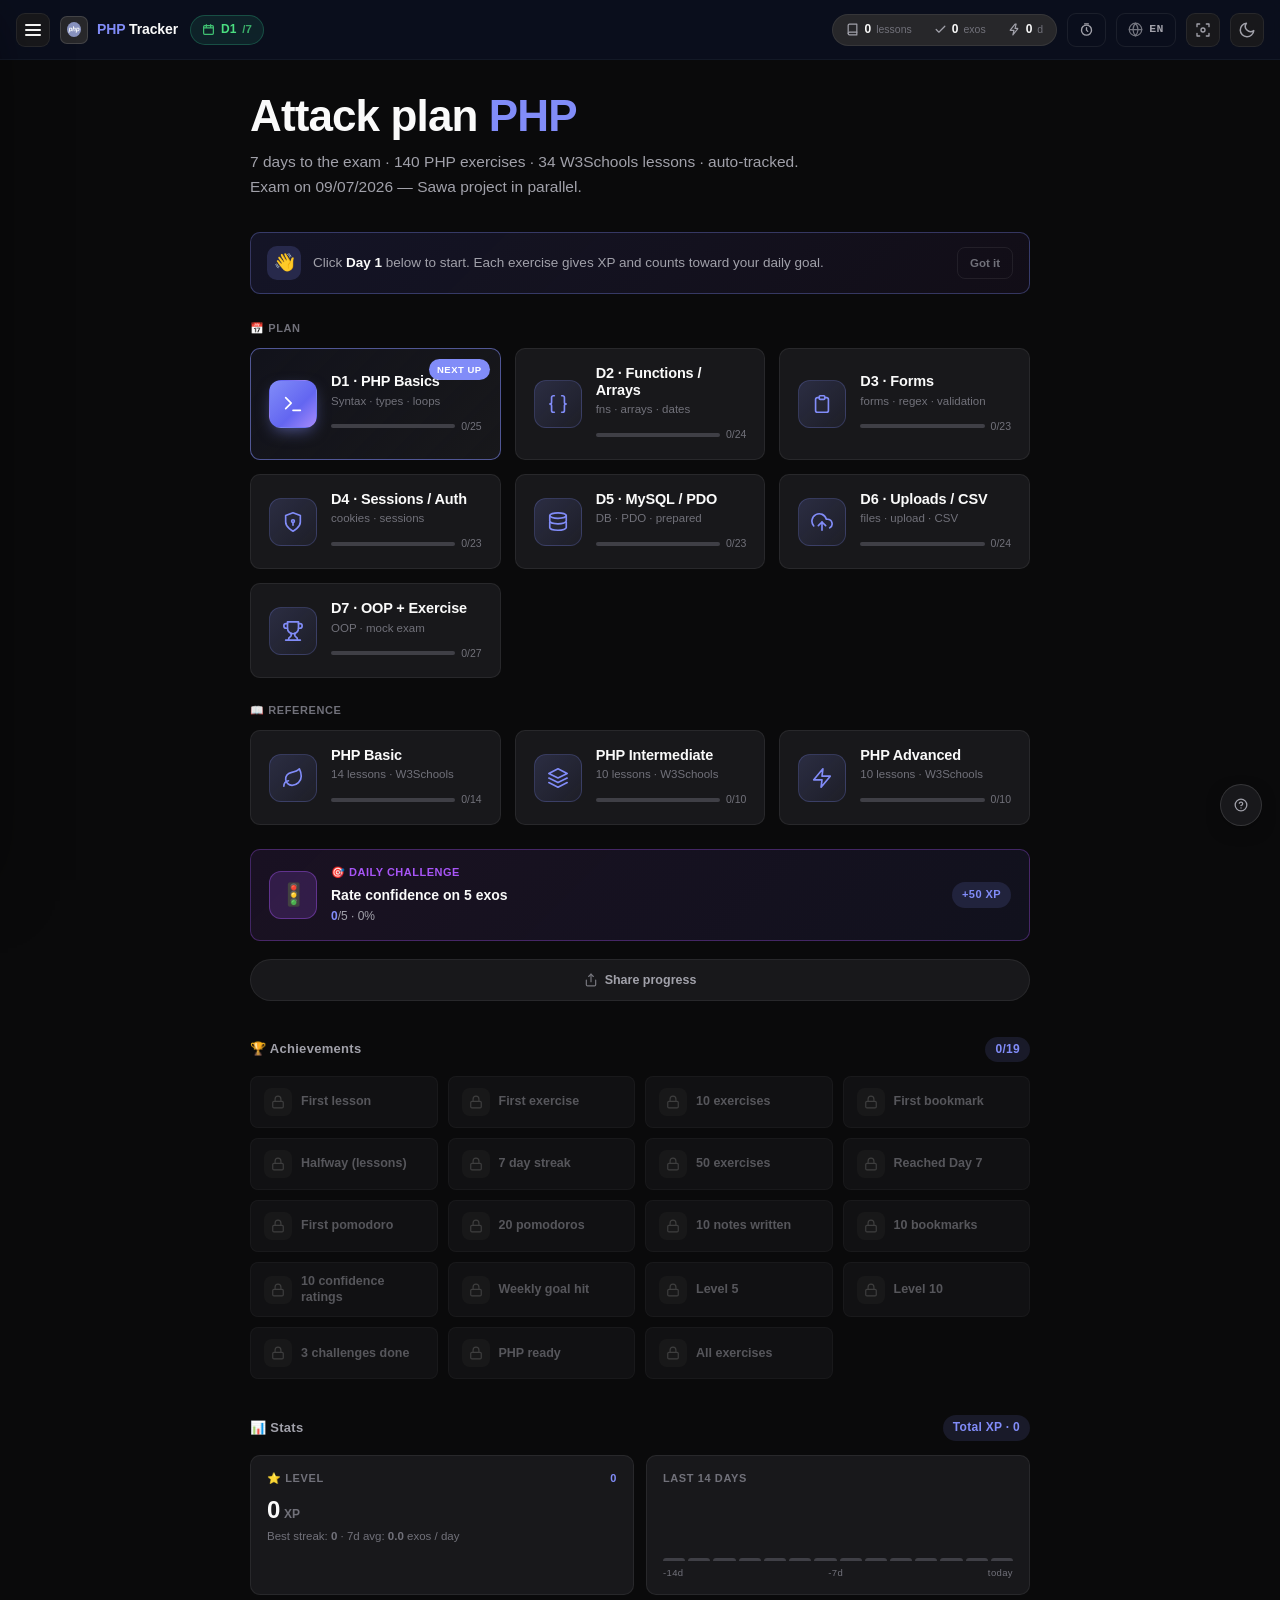
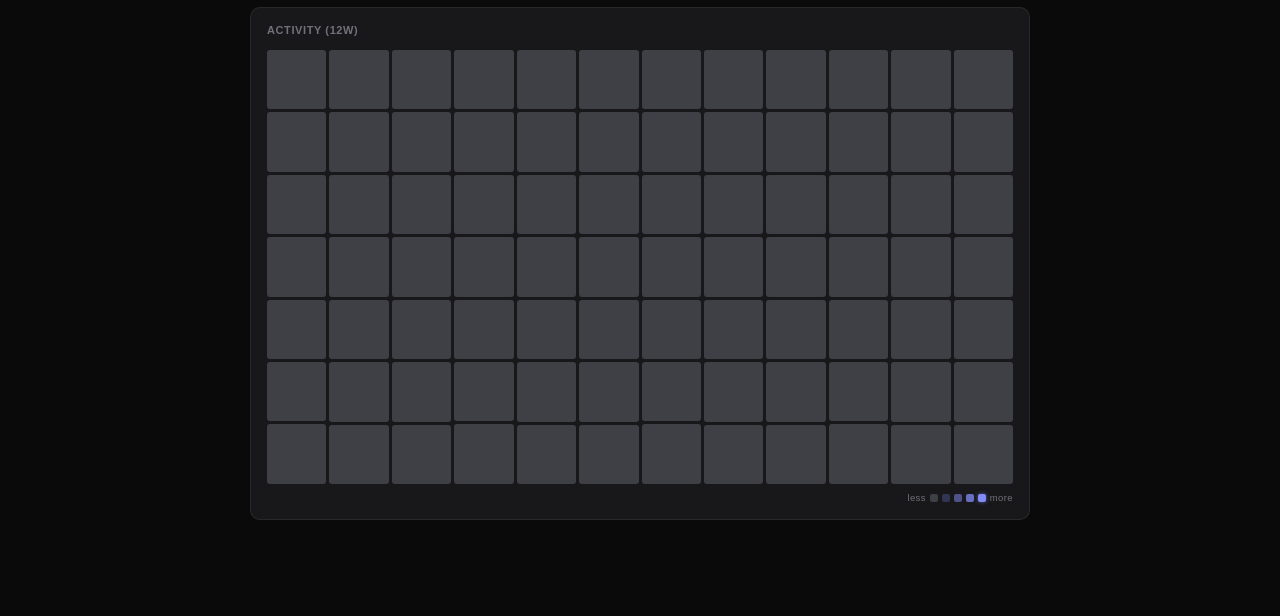
==== web/study_tracker.html @ fa95795a "Slash LCP: drop Google Fonts, inline critical CSS, defer the rest Google Fonts (Inter + JetBrains Mo" ====
<!DOCTYPE html>
<html lang="en">
<head>
<meta charset="UTF-8">
<meta name="viewport" content="width=device-width, initial-scale=1.0">
<title>PHP</title>
<meta name="author" content="Chadi Khoder">
<meta name="description" content="Tracker d'etude PHP : 140 exercices, references W3Schools, quiz et suivi automatique. Par Chadi Khoder.">
<meta name="keywords" content="PHP, PHP tutorial, study tracker, W3Schools, exercises, Chadi Khoder">
<meta name="robots" content="index, follow">
<meta name="theme-color" content="#0a0f1c">
<meta property="og:type" content="website">
<meta property="og:title" content="PHP Tracker by Chadi Khoder">
<meta property="og:description" content="Tracker d'etude PHP : 140 exercices, references W3Schools, quiz et suivi automatique. Par Chadi Khoder.">
<meta property="og:url" content="https://chadikoder.github.io/PHP/">
<meta property="og:image" content="https://chadikoder.github.io/PHP/web/image/php-svgrepo-com.svg">
<meta property="og:image:type" content="image/svg+xml">
<meta property="og:site_name" content="Chadi Khoder — PHP Tracker">
<meta name="twitter:card" content="summary">
<meta name="twitter:title" content="PHP Tracker by Chadi Khoder">
<meta name="twitter:description" content="Tracker d'etude PHP : 140 exercices, references W3Schools, quiz et suivi automatique. Par Chadi Khoder.">
<link rel="canonical" href="https://chadikoder.github.io/PHP/">
<link rel="icon" type="image/svg+xml" href="../web/image/php-svgrepo-com.svg">
<link rel="manifest" href="../web/manifest.webmanifest">
<link rel="preload" as="script" href="../web/js/data.js?v=20260604g" fetchpriority="high">
<link rel="preload" as="script" href="../web/js/app.js?v=20260604g" fetchpriority="high">
<script>
(function(){
  try{
    var s = JSON.parse(localStorage.getItem('sawa_php_tracker_v3') || '{}');
    if (s.theme === 'light') document.documentElement.setAttribute('data-theme', 'light');
    if (s.lastActive) document.documentElement.classList.add('has-active');
  } catch(e){}
})();
</script>
<style>
/* Inline critical CSS — kept tiny so first paint doesn't wait for the full sheet to arrive. */
:root{--bg:#0a0a0b;--surface:#18181b;--surface-2:#27272a;--text:#fafafa;--text-2:#a1a1aa;--border:rgba(255,255,255,.07);--accent:#818cf8;--header-h:60px}
[data-theme="light"]{--bg:#fafafa;--surface:#fff;--surface-2:#f4f4f5;--text:#18181b;--text-2:#52525b;--border:rgba(24,24,27,.07);--accent:#6366f1}
*,*::before,*::after{box-sizing:border-box;margin:0;padding:0}
html{scroll-behavior:smooth}
body{font-family:-apple-system,BlinkMacSystemFont,'Segoe UI',Roboto,'Helvetica Neue',Arial,sans-serif;color:var(--text);background:var(--bg);line-height:1.6;min-height:100vh;-webkit-font-smoothing:antialiased;overflow-x:hidden}
header{position:sticky;top:0;z-index:60;height:var(--header-h);display:flex;align-items:center;gap:12px;padding:0 18px;background:var(--surface);border-bottom:1px solid var(--border)}
.skip-link{position:absolute;left:-9999px}
main{padding:20px 18px;max-width:980px;margin:0 auto}
.boot-skel{padding:20px 0;display:flex;flex-direction:column;gap:14px}
.boot-skel>div{height:14px;border-radius:6px;background:linear-gradient(90deg,var(--surface-2) 0%,var(--surface) 50%,var(--surface-2) 100%);background-size:200% 100%;animation:bs 1.2s ease-in-out infinite}
.boot-skel-title{width:60%;height:28px !important}
.boot-skel-sub{width:40%}
.boot-skel-grid{display:grid;grid-template-columns:repeat(auto-fill,minmax(220px,1fr));gap:12px;margin-top:8px;background:none !important;animation:none !important;height:auto !important}
.boot-skel-grid>div{height:80px;border-radius:10px}
@keyframes bs{0%,100%{background-position:200% 0}50%{background-position:-200% 0}}
html.has-active .welcome{display:none}
</style>
<link rel="preload" as="style" href="../web/css/style.css?v=20260604g" onload="this.rel='stylesheet'">
<noscript><link rel="stylesheet" href="../web/css/style.css?v=20260604g"></noscript>
</head>
<body>

<a class="skip-link" href="#main" data-i18n="skipToMain">Skip to content</a>
<div class="scroll-progress" id="scroll-progress"></div>

<header>
  <button class="icon-btn menu-btn" id="menu-btn" title="Menu" aria-label="Open menu">
    <span class="menu-ico"></span>
  </button>
  <a class="logo" href="#" aria-label="Home">
    <span class="logo-icon"><img src="../web/image/php-svgrepo-com.svg" alt="" width="20" height="20" decoding="async" /></span>
    <span><b class="accent">PHP</b> Tracker</span>
  </a>
  <div class="exam-countdown" id="exam-countdown" title="">
    <svg class="exam-ico" width="13" height="13" viewBox="0 0 24 24" fill="none" stroke="currentColor" stroke-width="2.2" stroke-linecap="round" stroke-linejoin="round" aria-hidden="true"><rect x="3" y="5" width="18" height="16" rx="2"/><path d="M3 9h18M8 3v4M16 3v4"/></svg>
    <b id="exam-days">0</b><span class="exam-lbl" id="exam-lbl">d</span>
  </div>
  <button class="pwa-install-btn" id="pwa-install" type="button" data-i18n-title="installApp" title="Install the app">
    <svg class="pwa-install-ico" width="14" height="14" viewBox="0 0 24 24" fill="none" stroke="currentColor" stroke-width="2.2" stroke-linecap="round" stroke-linejoin="round" aria-hidden="true"><path d="M21 15v4a2 2 0 0 1-2 2H5a2 2 0 0 1-2-2v-4"/><polyline points="7 10 12 15 17 10"/><line x1="12" y1="15" x2="12" y2="3"/></svg>
    <span class="pwa-install-lbl" data-i18n="installBtn">Install</span>
  </button>
  <div class="spacer"></div>
  <div class="stat-group" aria-label="Statistics">
    <div class="stat" id="stat-lessons-wrap" title="Lessons" data-i18n-title="statLessons">
      <svg width="13" height="13" viewBox="0 0 24 24" fill="none" stroke="currentColor" stroke-width="2.2" stroke-linecap="round" stroke-linejoin="round" aria-hidden="true"><path d="M4 19.5A2.5 2.5 0 0 1 6.5 17H20"/><path d="M6.5 2H20v20H6.5A2.5 2.5 0 0 1 4 19.5v-15A2.5 2.5 0 0 1 6.5 2z"/></svg>
      <b id="stat-lessons">0</b><span class="stat-lbl" data-i18n="lessonsShort">lessons</span>
    </div>
    <div class="stat" id="stat-exercises-wrap" title="Exercises" data-i18n-title="statExercises">
      <svg width="13" height="13" viewBox="0 0 24 24" fill="none" stroke="currentColor" stroke-width="2.2" stroke-linecap="round" stroke-linejoin="round" aria-hidden="true"><polyline points="20 6 9 17 4 12"/></svg>
      <b id="stat-exercises">0</b><span class="stat-lbl" data-i18n="exosShort">exos</span>
    </div>
    <div class="stat" id="stat-streak-wrap" title="Streak" data-i18n-title="statStreak">
      <svg width="13" height="13" viewBox="0 0 24 24" fill="none" stroke="currentColor" stroke-width="2.2" stroke-linecap="round" stroke-linejoin="round" aria-hidden="true"><path d="M13 2L4.09 12.97a.5.5 0 0 0 .39.81H11l-2 8 8.91-10.97a.5.5 0 0 0-.39-.81H13l2-8z"/></svg>
      <b id="stat-streak">0</b><span class="stat-lbl" data-i18n="dShort">d</span>
    </div>
  </div>
  <button class="icon-btn pomo-trigger" id="pomo-btn" title="Pomodoro" aria-label="Pomodoro timer">
    <svg class="pomo-ico" width="15" height="15" viewBox="0 0 24 24" fill="none" stroke="currentColor" stroke-width="2.2" stroke-linecap="round" stroke-linejoin="round" aria-hidden="true"><circle cx="12" cy="13" r="8"/><polyline points="12 9 12 13 14 15"/><line x1="9" y1="3" x2="15" y2="3"/></svg>
    <span class="pomo-time" id="pomo-time"></span>
  </button>
  <button class="lang-btn" id="lang-btn" title="Switch language" aria-label="Switch language">
    <svg class="lang-globe" width="15" height="15" viewBox="0 0 24 24" fill="none" stroke="currentColor" stroke-width="2" stroke-linecap="round" stroke-linejoin="round"><circle cx="12" cy="12" r="10"/><path d="M2 12h20"/><path d="M12 2a15.3 15.3 0 0 1 4 10 15.3 15.3 0 0 1-4 10 15.3 15.3 0 0 1-4-10 15.3 15.3 0 0 1 4-10z"/></svg>
    <span id="lang-label">FR</span>
  </button>
  <button class="icon-btn focus-btn" id="focus-btn" title="Focus mode (F)" aria-label="Focus mode">
    <svg width="16" height="16" viewBox="0 0 24 24" fill="none" stroke="currentColor" stroke-width="2" stroke-linecap="round" stroke-linejoin="round"><circle cx="12" cy="12" r="3"/><path d="M3 7V3h4M17 3h4v4M21 17v4h-4M7 21H3v-4"/></svg>
  </button>
  <button class="icon-btn theme-btn" id="theme-btn" title="Toggle theme" aria-label="Toggle theme">
    <svg class="theme-moon" width="18" height="18" viewBox="0 0 24 24" fill="none" stroke="currentColor" stroke-width="2" stroke-linecap="round" stroke-linejoin="round"><path d="M21 12.79A9 9 0 1 1 11.21 3 7 7 0 0 0 21 12.79Z"/></svg>
    <svg class="theme-sun" width="18" height="18" viewBox="0 0 24 24" fill="none" stroke="currentColor" stroke-width="2" stroke-linecap="round" stroke-linejoin="round"><circle cx="12" cy="12" r="4"/><path d="M12 2v2M12 20v2M4.93 4.93l1.41 1.41M17.66 17.66l1.41 1.41M2 12h2M20 12h2M4.93 19.07l1.41-1.41M17.66 6.34l1.41-1.41"/></svg>
  </button>
</header>

<div class="drawer-backdrop" id="drawer-backdrop" aria-hidden="true"></div>

<aside class="sidebar" id="sidebar" aria-label="Lesson navigation">
  <div class="search-wrap">
    <input id="search" type="text" data-i18n-placeholder="search" placeholder='Search (shortcut: "/")' aria-label="Search" />
  </div>

  <div class="progress-card">
    <div class="progress-head-row">
      <div class="progress-ring-wrap" aria-hidden="true">
        <svg width="84" height="84" viewBox="0 0 84 84">
          <defs>
            <linearGradient id="prog-grad" x1="0" y1="0" x2="1" y2="1">
              <stop offset="0%" stop-color="#818cf8"/>
              <stop offset="100%" stop-color="#6366f1"/>
            </linearGradient>
          </defs>
          <circle class="progress-ring-bg" cx="42" cy="42" r="36"/>
          <circle class="progress-ring-fg" id="progress-ring-fg" cx="42" cy="42" r="36"
                  stroke-dasharray="226.19" stroke-dashoffset="226.19"/>
        </svg>
        <span class="progress-ring-text"><span id="pct">0</span><small>%</small></span>
      </div>
      <div class="progress-head-text">
        <span class="progress-label" data-i18n="progress">Progress</span>
        <div class="progress-bar" role="progressbar" aria-valuemin="0" aria-valuemax="100">
          <span class="progress-fill" id="bar-fill"></span>
        </div>
        <div class="progress-meta">
          <span><b id="pct-lessons">0</b>/<b id="pct-lessons-total">41</b> <span data-i18n="lessons">lessons</span></span>
          <span class="dot">·</span>
          <span><b id="pct-exos">0</b>/<b id="pct-exos-total">140</b> <span data-i18n="exos">exos</span></span>
        </div>
      </div>
    </div>
    <div class="day-indicator" id="day-indicator" hidden></div>
    <div class="xp-row" id="xp-row">
      <span class="xp-level" title="Level"><span aria-hidden="true">⭐</span> <span class="lvl-num" id="xp-level">0</span></span>
      <span class="xp-bar"><span class="xp-bar-fill" id="xp-bar-fill"></span></span>
      <span class="xp-numeric"><b id="xp-current">0</b>/<span id="xp-next">100</span></span>
    </div>
    <div class="daily-goal" id="daily-goal"></div>
  </div>

  <div class="achieve-section">
    <div class="section-title achieve-title">
      <span data-i18n="achievements">🏆 Achievements</span>
      <span class="achieve-count" id="achieve-count">0/19</span>
    </div>
    <div class="achieve-row" id="achieve-row"></div>
  </div>

  <div class="nav-mode" role="tablist" aria-label="View">
    <button class="nav-mode-btn active" data-mode="plan" role="tab" aria-selected="true"><span data-i18n="modePlan">📅 Plan</span></button>
    <button class="nav-mode-btn" data-mode="ref" role="tab" aria-selected="false"><span data-i18n="modeRef">📖 Reference</span></button>
  </div>

  <div class="nav-track" data-track="plan">
    <div class="section-title collapsible" data-section="days">
      <span data-i18n="plan7">📘 7-day plan</span> <svg class="collapse-arrow" width="11" height="11" viewBox="0 0 24 24" fill="none" stroke="currentColor" stroke-width="3" stroke-linecap="round" stroke-linejoin="round" aria-hidden="true"><path d="M6 9l6 6 6-6"/></svg>
    </div>
    <div id="nav-days" class="nav-section"></div>
  </div>

  <div class="nav-track" data-track="ref" hidden>
    <div class="section-title collapsible" data-section="basic">
      <span data-i18n="basic">PHP Basic</span> <svg class="collapse-arrow" width="11" height="11" viewBox="0 0 24 24" fill="none" stroke="currentColor" stroke-width="3" stroke-linecap="round" stroke-linejoin="round" aria-hidden="true"><path d="M6 9l6 6 6-6"/></svg>
    </div>
    <div id="nav-basic" class="nav-section"></div>

    <div class="section-title collapsible" data-section="intermediate">
      <span data-i18n="intermediate">PHP Intermediate</span> <svg class="collapse-arrow" width="11" height="11" viewBox="0 0 24 24" fill="none" stroke="currentColor" stroke-width="3" stroke-linecap="round" stroke-linejoin="round" aria-hidden="true"><path d="M6 9l6 6 6-6"/></svg>
    </div>
    <div id="nav-intermediate" class="nav-section"></div>

    <div class="section-title collapsible" data-section="advanced">
      <span data-i18n="advanced">PHP Advanced</span> <svg class="collapse-arrow" width="11" height="11" viewBox="0 0 24 24" fill="none" stroke="currentColor" stroke-width="3" stroke-linecap="round" stroke-linejoin="round" aria-hidden="true"><path d="M6 9l6 6 6-6"/></svg>
    </div>
    <div id="nav-advanced" class="nav-section"></div>
  </div>

  <button class="sidebar-action-btn sidebar-pomo-btn" id="sidebar-pomo-btn" title="Pomodoro" data-i18n-title="pomoTitle">
    <svg width="14" height="14" viewBox="0 0 24 24" fill="none" stroke="currentColor" stroke-width="2.2" stroke-linecap="round" stroke-linejoin="round" aria-hidden="true"><circle cx="12" cy="13" r="8"/><polyline points="12 9 12 13 14 15"/><line x1="9" y1="3" x2="15" y2="3"/></svg>
    <span data-i18n="pomoTitle">Pomodoro</span>
    <span class="sidebar-pomo-time" id="sidebar-pomo-time"></span>
  </button>

  <div class="sidebar-actions">
    <button class="sidebar-action-btn" id="export-btn" title="Export">
      <svg width="14" height="14" viewBox="0 0 24 24" fill="none" stroke="currentColor" stroke-width="2.2" stroke-linecap="round" stroke-linejoin="round" aria-hidden="true"><path d="M21 15v4a2 2 0 0 1-2 2H5a2 2 0 0 1-2-2v-4"/><path d="M7 10l5 5 5-5"/><path d="M12 15V3"/></svg>
      <span data-i18n="exportBtnText">Export</span>
    </button>
    <button class="sidebar-action-btn" id="import-btn" title="Import">
      <svg width="14" height="14" viewBox="0 0 24 24" fill="none" stroke="currentColor" stroke-width="2.2" stroke-linecap="round" stroke-linejoin="round" aria-hidden="true"><path d="M21 15v4a2 2 0 0 1-2 2H5a2 2 0 0 1-2-2v-4"/><path d="M17 8l-5-5-5 5"/><path d="M12 3v12"/></svg>
      <span data-i18n="importBtnText">Import</span>
    </button>
  </div>
  <button class="reset-btn" id="reset-btn" title="Reset">
    <svg width="13" height="13" viewBox="0 0 24 24" fill="none" stroke="currentColor" stroke-width="2.2" stroke-linecap="round" stroke-linejoin="round" aria-hidden="true"><path d="M3 6h18"/><path d="M8 6V4a2 2 0 0 1 2-2h4a2 2 0 0 1 2 2v2"/><path d="M19 6l-1 14a2 2 0 0 1-2 2H8a2 2 0 0 1-2-2L5 6"/></svg>
    <span data-i18n="resetBtnText">Reset progress</span>
  </button>
</aside>

<div class="layout">
  <main id="main"><div class="boot-skel" aria-hidden="true">
    <div class="boot-skel-title"></div>
    <div class="boot-skel-sub"></div>
    <div class="boot-skel-grid">
      <div></div><div></div><div></div><div></div><div></div><div></div><div></div>
    </div>
  </div></main>
</div>

<button class="shortcuts-hint" id="shortcuts-fab" title="Raccourcis (?)" aria-label="Keyboard shortcuts">
  <svg width="14" height="14" viewBox="0 0 24 24" fill="none" stroke="currentColor" stroke-width="2.2" stroke-linecap="round" stroke-linejoin="round" aria-hidden="true"><circle cx="12" cy="12" r="10"/><path d="M9.09 9a3 3 0 0 1 5.83 1c0 2-3 3-3 3"/><line x1="12" y1="17" x2="12.01" y2="17"/></svg>
</button>

<!-- Modal (used by reset, export, import) -->
<div class="modal-backdrop" id="modal-backdrop" aria-hidden="true">
  <div class="modal" id="modal" role="dialog" aria-modal="true" aria-labelledby="modal-title">
    <h2 class="modal-title" id="modal-title"></h2>
    <div class="modal-body" id="modal-body"></div>
    <div class="modal-actions" id="modal-actions"></div>
  </div>
</div>

<!-- Exercise modal: centered overlay used when a card is clicked -->
<div class="ex-modal" id="ex-modal" role="dialog" aria-modal="true" aria-labelledby="ex-modal-title" hidden>
  <div class="ex-modal-backdrop" id="ex-modal-backdrop"></div>
  <div class="ex-modal-dialog" id="ex-modal-dialog">
    <button class="ex-modal-close" id="ex-modal-close" aria-label="Close">×</button>
    <div class="ex-modal-head">
      <div class="ex-modal-meta">
        <span class="ex-modal-num" id="ex-modal-num"></span>
        <span class="ex-modal-diff" id="ex-modal-diff"></span>
      </div>
      <h2 class="ex-modal-title" id="ex-modal-title"></h2>
    </div>
    <div class="ex-modal-body" id="ex-modal-body"></div>
    <div class="ex-modal-actions" id="ex-modal-actions"></div>
    <div class="ex-modal-sol" id="ex-modal-sol" hidden></div>
    <div class="ex-modal-note" id="ex-modal-note">
      <div class="ex-modal-note-head">
        <span id="ex-modal-note-label">📝 Notes</span>
        <span class="saved" id="ex-modal-note-saved">✓ enregistré</span>
      </div>
      <textarea id="ex-modal-note-input" rows="2" placeholder=""></textarea>
    </div>
  </div>
</div>

<!-- Toast -->
<div class="toast" id="toast" aria-live="polite"></div>

<!-- Pomodoro panel -->
<div class="pomo-panel" id="pomo-panel" role="dialog" aria-label="Pomodoro" aria-hidden="true">
  <div class="pomo-ring-wrap" aria-hidden="true">
    <svg width="170" height="170" viewBox="0 0 170 170">
      <defs>
        <linearGradient id="pomo-grad" x1="0" y1="0" x2="1" y2="1">
          <stop offset="0%" stop-color="#818cf8"/>
          <stop offset="100%" stop-color="#6366f1"/>
        </linearGradient>
        <linearGradient id="pomo-grad-good" x1="0" y1="0" x2="1" y2="1">
          <stop offset="0%" stop-color="#34d399"/>
          <stop offset="100%" stop-color="#10b981"/>
        </linearGradient>
      </defs>
      <circle class="pomo-ring-bg" cx="85" cy="85" r="76"/>
      <circle class="pomo-ring-fg" id="pomo-ring-fg" cx="85" cy="85" r="76"
              stroke-dasharray="477.52" stroke-dashoffset="0"/>
    </svg>
    <div class="pomo-ring-text">
      <div class="pomo-phase" id="pomo-phase">Focus</div>
      <div class="pomo-display" id="pomo-display">25:00</div>
    </div>
  </div>
  <div class="pomo-bar"><span class="pomo-bar-fill" id="pomo-bar-fill"></span></div>
  <div class="pomo-controls">
    <button class="pomo-btn-main" id="pomo-toggle">Start</button>
    <button class="pomo-btn-mini" id="pomo-skip" data-i18n-title="pomoSkip" title="Skip" aria-label="Skip phase">
      <svg width="14" height="14" viewBox="0 0 24 24" fill="none" stroke="currentColor" stroke-width="2.2" stroke-linecap="round" stroke-linejoin="round" aria-hidden="true"><polygon points="5 4 15 12 5 20 5 4"/><line x1="19" y1="5" x2="19" y2="19"/></svg>
    </button>
    <button class="pomo-btn-mini" id="pomo-reset" data-i18n-title="pomoResetT" title="Reset" aria-label="Reset">
      <svg width="14" height="14" viewBox="0 0 24 24" fill="none" stroke="currentColor" stroke-width="2.2" stroke-linecap="round" stroke-linejoin="round" aria-hidden="true"><polyline points="1 4 1 10 7 10"/><path d="M3.51 15a9 9 0 1 0 2.13-9.36L1 10"/></svg>
    </button>
  </div>
  <div class="pomo-meta"><b id="pomo-count">0</b> <span data-i18n="pomoDone">pomodoros aujourd'hui</span></div>
  <div class="pomo-settings">
    <label><span data-i18n="pomoFocusMin">Focus (min)</span><input type="number" id="pomo-focus-min" min="1" max="90" value="25"></label>
    <label><span data-i18n="pomoBreakMin">Pause (min)</span><input type="number" id="pomo-short-min" min="1" max="60" value="5"></label>
    <label><span data-i18n="pomoLongMin">Longue (min)</span><input type="number" id="pomo-long-min" min="5" max="60" value="15"></label>
  </div>
  <div class="pomo-toggle-row">
    <button class="pomo-sound-row" id="pomo-sound" data-i18n-title="pomoSound" title="Sound">
      <span class="pomo-sound-ico" id="pomo-sound-ico">🔔</span>
      <span class="pomo-sound-label" data-i18n="pomoSoundLbl">Son</span>
      <span class="pomo-sound-state" id="pomo-sound-state">ON</span>
    </button>
  </div>
  <div class="pomo-toggle-row">
    <label class="pomo-toggle-full"><span data-i18n="pomoAuto">Auto-démarrer la pause</span><input type="checkbox" id="pomo-autostart"></label>
  </div>
  <div class="pomo-history" id="pomo-history">
    <div class="pomo-history-head">
      <span><span data-i18n="pomoToday">Aujourd'hui</span> · <b id="pomo-today-count">0</b></span>
      <button class="pomo-history-clear" id="pomo-history-clear" data-i18n="pomoClear" title="Clear">Effacer</button>
    </div>
    <div class="pomo-history-list" id="pomo-history-list"></div>
  </div>
</div>

<!-- Jump to top -->
<button class="jump-top" id="jump-top" title="Top" aria-label="Scroll to top">
  <svg width="18" height="18" viewBox="0 0 24 24" fill="none" stroke="currentColor" stroke-width="2.5" stroke-linecap="round" stroke-linejoin="round"><path d="M18 15l-6-6-6 6"/></svg>
</button>

<script src="../web/js/data.js?v=20260604g" defer></script>
<script src="../web/js/app.js?v=20260604g" defer></script>
</body>
</html>
---- web/css/style.css ----
/* ============================================================
   PHP STUDY TRACKER — DESIGN SYSTEM
   Modern indigo/slate. Drawer sidebar at every breakpoint.
   Built as a teaching reference for clean UI/UX.
   ============================================================ */

/* ---------- 1. TOKENS ---------- */
/* Tailwind Zinc + vivid Indigo — neutral surfaces with a vibrant accent.
   Sidebar gets a subtle indigo gradient overlay for "life" without losing readability. */
:root{
  /* Dark — Zinc neutral with vivid indigo accent */
  --bg:         #0a0a0b;
  --surface:    #18181b;
  --surface-2:  #27272a;
  --surface-3:  #3f3f46;
  --sidebar-bg: #131316;
  --border:     rgba(255,255,255,.07);
  --border-2:   rgba(255,255,255,.13);

  --text:       #fafafa;
  --text-2:     #a1a1aa;
  --text-3:     #71717a;

  /* Accent — vivid indigo with magenta secondary for highlights */
  --accent:     #818cf8;
  --accent-2:   #6366f1;
  --accent-r:   129; --accent-g:140; --accent-b:248;
  --accent-glow:#a78bfa;
  --accent-pink:#f472b6;

  --good:       #4ade80;
  --warn:       #facc15;
  --bad:        #f87171;
  --info:       #38bdf8;

  --grad:       linear-gradient(135deg,#818cf8,#6366f1 60%,#a78bfa);
  --grad-good:  linear-gradient(135deg,#4ade80,#22c55e);
  --grad-warm:  linear-gradient(135deg,#f472b6,#a78bfa);
  --shadow-sm:  0 1px 2px rgba(0,0,0,.4);
  --shadow:     0 6px 22px -10px rgba(0,0,0,.55),0 2px 6px -2px rgba(0,0,0,.3);
  --shadow-lg:  0 18px 48px -16px rgba(0,0,0,.65),0 6px 16px -6px rgba(0,0,0,.35);
  --ring:       0 0 0 3px rgba(var(--accent-r),var(--accent-g),var(--accent-b),.28);

  --r:          10px;
  --r-sm:       8px;
  --r-xs:       6px;
  --header-h:   60px;

  --ease:       cubic-bezier(.4,0,.2,1);
  --ease-out:   cubic-bezier(.16,1,.3,1);
}

[data-theme="light"]{
  --bg:         #fafafa;
  --surface:    #ffffff;
  --surface-2:  #f4f4f5;
  --surface-3:  #e4e4e7;
  --sidebar-bg: #fcfcfd;
  --border:     rgba(24,24,27,.07);
  --border-2:   rgba(24,24,27,.13);

  --text:       #18181b;
  --text-2:     #52525b;
  --text-3:     #71717a;

  --accent:     #6366f1;
  --accent-2:   #4f46e5;
  --accent-r:   99; --accent-g:102; --accent-b:241;
  --accent-glow:#8b5cf6;
  --accent-pink:#ec4899;

  --good:       #16a34a;
  --warn:       #ca8a04;
  --bad:        #dc2626;
  --info:       #0284c7;

  --grad:       linear-gradient(135deg,#6366f1,#4f46e5 60%,#8b5cf6);
  --grad-good:  linear-gradient(135deg,#16a34a,#15803d);
  --grad-warm:  linear-gradient(135deg,#ec4899,#8b5cf6);
  --shadow-sm:  0 1px 2px rgba(24,24,27,.05);
  --shadow:     0 4px 16px -6px rgba(24,24,27,.10),0 2px 6px -2px rgba(24,24,27,.05);
  --shadow-lg:  0 16px 42px -14px rgba(24,24,27,.15),0 6px 14px -4px rgba(24,24,27,.07);
}

/* Sidebar gets a subtle indigo/purple top-glow for life — never solid colour */
.sidebar{
  background:
    radial-gradient(120% 60% at 0% 0%,rgba(var(--accent-r),var(--accent-g),var(--accent-b),.07),transparent 60%),
    var(--sidebar-bg);
}

/* Light-mode component polish — overrides for cards, headers, code, chips */
[data-theme="light"] .progress-card{
  background:linear-gradient(135deg,rgba(99,102,241,.06),#ffffff 50%);
  border-color:rgba(15,23,42,.06);
}
[data-theme="light"] .stat-group{background:#ffffff;border-color:rgba(15,23,42,.07)}
[data-theme="light"] .stat:hover{background:#f4f6fb}
[data-theme="light"] .block-code{background:#f7f9fc;border-color:rgba(15,23,42,.06)}
[data-theme="light"] .block-code pre{color:#1e293b}
[data-theme="light"] .block-code .kw{color:#7c3aed}
[data-theme="light"] .block-code .str{color:#0d9488}
[data-theme="light"] .block-code .fn{color:#b45309}
[data-theme="light"] .block-code .num{color:#db2777}
[data-theme="light"] .block-code .var{color:#0369a1}
[data-theme="light"] .block-code .com{color:#94a3b8}
[data-theme="light"] .code-output .output-content{background:#0f172a;color:#cbd5e1}
[data-theme="light"] .ex-card{background:#ffffff;box-shadow:0 1px 0 rgba(15,23,42,.03)}
[data-theme="light"] .ex-card:hover{background:#fbfcfe;border-color:rgba(99,102,241,.35);box-shadow:0 4px 14px -6px rgba(99,102,241,.18)}
[data-theme="light"] .quiz-card{background:#ffffff;box-shadow:0 1px 0 rgba(15,23,42,.03)}
[data-theme="light"] .quick-card{background:#ffffff;box-shadow:0 1px 0 rgba(15,23,42,.03)}
[data-theme="light"] .quick-card:hover{box-shadow:0 6px 18px -8px rgba(99,102,241,.25)}
[data-theme="light"] .why-card{background:rgba(99,102,241,.07)}
[data-theme="light"] .block-note,[data-theme="light"] .block-tip{background:rgba(99,102,241,.07)}
[data-theme="light"] .block-warn,[data-theme="light"] .block-bad{background:rgba(245,158,11,.10)}
[data-theme="light"] .block-try{background:rgba(56,189,248,.08)}
[data-theme="light"] .nav-item:hover{background:rgba(99,102,241,.06)}
[data-theme="light"] .nav-item.active{background:rgba(99,102,241,.09);border-color:rgba(99,102,241,.25)}
[data-theme="light"] .modal-backdrop{background:rgba(15,23,42,.45)}
[data-theme="light"] .drawer-backdrop{background:rgba(15,23,42,.35)}
[data-theme="light"] .ex-modal-backdrop{background:rgba(15,23,42,.5)}
[data-theme="light"] .toast{background:#ffffff;color:#0f172a}
[data-theme="light"] ::-webkit-scrollbar-thumb{background:rgba(15,23,42,.15)}
[data-theme="light"] ::-webkit-scrollbar-thumb:hover{background:rgba(15,23,42,.28)}
[data-theme="light"] .copy-btn{background:#f4f6fb}
[data-theme="light"] .copy-btn:hover{background:var(--accent);color:#fff}
[data-theme="light"] .ana-card{background:#ffffff}
[data-theme="light"] .ana-bar.empty{background:#e8ecf3}
[data-theme="light"] .ana-heat-cell{background:#e8ecf3}
[data-theme="light"] .wc-badge{background:#ffffff}
[data-theme="light"] .pomo-panel{background:#ffffff;border-color:rgba(15,23,42,.10)}
[data-theme="light"] .pomo-ring-bg{stroke:#e8ecf3}
[data-theme="light"] .progress-ring-bg{stroke:#e8ecf3}
[data-theme="light"] .ex-modal-dialog{background:#ffffff;border-color:rgba(15,23,42,.08)}
[data-theme="light"] .ex-modal-actions{background:#f4f6fb}
[data-theme="light"] .ex-modal-sol{background:#f4f6fb}

/* Light-mode modal buttons — refined: subtler shadows, tighter contrast, less chunky */
[data-theme="light"] .ex-modal-btn{background:#ffffff;border-color:rgba(15,23,42,.10);color:var(--text)}
[data-theme="light"] .ex-modal-btn:hover{border-color:rgba(99,102,241,.45);background:#fbfcfe}
[data-theme="light"] .ex-modal-sol-btn{
  background:linear-gradient(135deg,#6366f1,#4f46e5);color:#ffffff;border-color:transparent;
  box-shadow:0 2px 8px -2px rgba(99,102,241,.35),0 1px 2px rgba(15,23,42,.06);
}
[data-theme="light"] .ex-modal-sol-btn:hover{box-shadow:0 4px 14px -4px rgba(99,102,241,.45),0 2px 4px rgba(15,23,42,.08)}
[data-theme="light"] .ex-modal-sol-btn.open{
  background:rgba(248,113,113,.10);color:var(--bad);border-color:rgba(248,113,113,.32);box-shadow:none;
}
[data-theme="light"] .ex-modal-done-btn.done{
  background:rgba(52,211,153,.14);border-color:rgba(52,211,153,.32);color:#047857;
}
[data-theme="light"] .ex-modal-btn-icon{background:#ffffff;border-color:rgba(15,23,42,.10);color:var(--text-2)}
[data-theme="light"] .ex-modal-conf{background:#ffffff;border-color:rgba(15,23,42,.10)}
[data-theme="light"] .ex-modal-actions{background:#f4f6fb;border-top-color:rgba(15,23,42,.06)}
[data-theme="light"] .modal-btn.primary{
  background:linear-gradient(135deg,#6366f1,#4f46e5);
  box-shadow:0 2px 8px -2px rgba(99,102,241,.35),0 1px 2px rgba(15,23,42,.06);
}
[data-theme="light"] .modal-btn.primary:hover{box-shadow:0 4px 14px -4px rgba(99,102,241,.45),0 2px 4px rgba(15,23,42,.08)}
[data-theme="light"] .modal-btn.secondary{background:#ffffff;border-color:rgba(15,23,42,.10)}
[data-theme="light"] .complete-btn{background:#ffffff;border-color:rgba(15,23,42,.10)}
[data-theme="light"] .complete-btn:hover{background:#fbfcfe;border-color:rgba(99,102,241,.4)}
[data-theme="light"] .complete-btn.done{background:rgba(52,211,153,.12);border-color:rgba(52,211,153,.32);color:#047857}
[data-theme="light"] .w3-link{background:#ffffff;border-color:rgba(15,23,42,.10)}
[data-theme="light"] .pomo-btn-main{
  background:linear-gradient(135deg,#6366f1,#4f46e5);
  box-shadow:0 2px 8px -2px rgba(99,102,241,.35);
}
[data-theme="light"] .pomo-btn-mini{background:#ffffff;border-color:rgba(15,23,42,.10)}
[data-theme="light"] .pomo-sound-row,[data-theme="light"] .pomo-toggle-full{background:#ffffff;border-color:rgba(15,23,42,.08)}
[data-theme="light"] .pomo-settings input{background:#ffffff;border-color:rgba(15,23,42,.10)}
[data-theme="light"] .lang-btn{background:#ffffff}
[data-theme="light"] .pomo-trigger{background:#ffffff}
[data-theme="light"] .icon-btn{background:#ffffff;border-color:rgba(15,23,42,.08)}
[data-theme="light"] .icon-btn:hover{background:#f4f6fb}
[data-theme="light"] .pwa-install-btn{background:#ffffff}
[data-theme="light"] .ex-modal-bookmark.active{background:rgba(245,158,11,.12);border-color:rgba(245,158,11,.32);color:#b45309}

/* Light-mode sidebar counters — the dark-theme greys were washing out on white */
[data-theme="light"] .nav-tag{
  background:rgba(15,23,42,.05);color:#475569;
  border:1px solid rgba(15,23,42,.04);
}
[data-theme="light"] .nav-ex-count{
  background:rgba(15,23,42,.05);color:#475569;
  border:1px solid rgba(15,23,42,.04);font-weight:700;
}
[data-theme="light"] .nav-progress{background:rgba(15,23,42,.06)}
[data-theme="light"] .nav-progress-fill{background:linear-gradient(90deg,#818cf8,#6366f1)}
[data-theme="light"] .nav-item.fully-done .nav-ex-count{
  background:rgba(16,185,129,.10);color:#047857;border-color:rgba(16,185,129,.18);
}
[data-theme="light"] .nav-item.fully-done .nav-progress-fill{background:linear-gradient(90deg,#34d399,#10b981)}
[data-theme="light"] .nav-item.done .nav-tag{background:rgba(16,185,129,.10);color:#047857;border-color:rgba(16,185,129,.18)}
[data-theme="light"] .nav-item.day-current .nav-tag{background:var(--accent);color:#fff;border-color:transparent}
[data-theme="light"] .nav-item.day-locked .nav-tag{border:1px dashed rgba(15,23,42,.16);background:transparent;color:#94a3b8}

/* Light-mode achievements + small chips */
[data-theme="light"] .achieve-count{background:rgba(99,102,241,.10);color:#4f46e5}
[data-theme="light"] .ex-diff.easy{background:rgba(16,185,129,.12);color:#047857}
[data-theme="light"] .ex-diff.medium{background:rgba(245,158,11,.12);color:#b45309}
[data-theme="light"] .ex-diff.hard{background:rgba(239,68,68,.10);color:#b91c1c}
[data-theme="light"] .ex-diff.extreme{background:rgba(168,85,247,.12);color:#7e22ce}
[data-theme="light"] .nav-check{border-color:#94a3b8}
[data-theme="light"] .ex-check{border-color:#94a3b8}

/* Smooth theme-swap (Firefox/Safari fallback) — applies on every commonly-themed prop for ~400ms */
html.theme-transitioning,
html.theme-transitioning body,
html.theme-transitioning *:not(.scroll-progress):not(.confetti-p):not(.progress-ring-fg):not(.pomo-ring-fg):not(.bar-fill):not(.progress-fill):not(.quick-card-bar-fill):not(.daily-fill):not(.weekly-goal-fill):not(.xp-bar-fill){
  transition:background-color .4s var(--ease),border-color .4s var(--ease),color .4s var(--ease),box-shadow .4s var(--ease),fill .4s var(--ease),stroke .4s var(--ease) !important;
  transition-delay:0s !important;
}

/* View Transitions API — Chrome/Edge clip-path circular reveal */
::view-transition-old(root),
::view-transition-new(root){
  animation:none;
  mix-blend-mode:normal;
}
::view-transition-old(root){z-index:1}
::view-transition-new(root){z-index:2}

/* Theme button icon swap should feel responsive — slight scale + fade */
.theme-btn .theme-sun,.theme-btn .theme-moon{
  transition:transform .25s var(--ease-out),opacity .2s var(--ease);
}
.theme-btn:active .theme-sun,.theme-btn:active .theme-moon{transform:rotate(-15deg) scale(.92)}

/* ---------- 2. RESET ---------- */
*,*::before,*::after{box-sizing:border-box;margin:0;padding:0}
html{scroll-behavior:smooth}
body{
  font-family:-apple-system,BlinkMacSystemFont,'Segoe UI',Roboto,'Helvetica Neue',Arial,sans-serif;
  font-feature-settings:'cv02','cv03','cv04','cv11';
  color:var(--text);
  background:var(--bg);
  line-height:1.6;
  min-height:100vh;
  -webkit-font-smoothing:antialiased;
  overflow-x:hidden;
}
::selection{background:rgba(var(--accent-r),var(--accent-g),var(--accent-b),.28);color:var(--text)}
::-webkit-scrollbar{width:8px;height:8px}
::-webkit-scrollbar-track{background:transparent}
::-webkit-scrollbar-thumb{background:var(--border-2);border-radius:99px}
::-webkit-scrollbar-thumb:hover{background:var(--text-3)}
button{font:inherit;color:inherit;background:none;border:none;cursor:pointer}
a{color:inherit;text-decoration:none}
:focus-visible{outline:none;box-shadow:var(--ring);border-radius:var(--r-xs)}

/* ---------- 3. HEADER ---------- */
header{
  position:sticky;top:0;z-index:60;
  height:var(--header-h);
  display:flex;align-items:center;gap:12px;padding:0 18px;
  background:rgba(11,17,32,.72);
  backdrop-filter:saturate(180%) blur(18px);
  -webkit-backdrop-filter:saturate(180%) blur(18px);
  border-bottom:1px solid var(--border);
}
[data-theme="light"] header{background:rgba(255,255,255,.78)}

.logo{display:flex;align-items:center;gap:10px;font-weight:700;font-size:15px;letter-spacing:-.01em;color:var(--text)}
.logo-icon{
  width:32px;height:32px;border-radius:8px;
  background:var(--surface-2);border:1px solid var(--border-2);
  display:flex;align-items:center;justify-content:center;
  overflow:hidden;flex-shrink:0;
}
.logo-icon img{width:62%;height:62%;object-fit:contain}
.logo .accent{color:var(--accent);font-weight:800}

.spacer{flex:1}

.stat-group{display:flex;gap:6px}
.stat{
  display:inline-flex;align-items:center;gap:6px;
  padding:6px 12px;border-radius:99px;
  background:var(--surface);border:1px solid var(--border);
  font-size:12px;color:var(--text-2);
  font-variant-numeric:tabular-nums;
}
.stat b{color:var(--text);font-weight:700}
.stat-lbl{color:var(--text-3)}

.icon-btn{
  display:inline-flex;align-items:center;justify-content:center;
  width:38px;height:38px;border-radius:10px;
  background:var(--surface);border:1px solid var(--border);
  color:var(--text-2);transition:all .15s var(--ease);
}
.icon-btn:hover{
  color:var(--text);
  border-color:var(--border-2);
  background:var(--surface-2);
  transform:translateY(-1px);
}
.icon-btn:active{transform:translateY(0)}

/* Burger */
.menu-ico,.menu-ico::before,.menu-ico::after{
  display:block;width:16px;height:2px;background:currentColor;border-radius:2px;
  transition:transform .25s var(--ease),top .25s var(--ease),opacity .15s;
}
.menu-ico{position:relative;color:var(--text)}
.menu-ico::before,.menu-ico::after{content:"";position:absolute;left:0}
.menu-ico::before{top:-5px}
.menu-ico::after{top:5px}
body.drawer-open .menu-ico{background:transparent}
body.drawer-open .menu-ico::before{top:0;transform:rotate(45deg)}
body.drawer-open .menu-ico::after{top:0;transform:rotate(-45deg)}

/* Theme toggle */
.theme-btn .theme-sun{display:none}
.theme-btn .theme-moon{display:block}
[data-theme="light"] .theme-btn .theme-sun{display:block}
[data-theme="light"] .theme-btn .theme-moon{display:none}

/* Language toggle */
.lang-btn{
  display:inline-flex;align-items:center;gap:5px;
  height:36px;padding:0 11px;border-radius:99px;
  background:var(--surface-2);border:1px solid var(--border-2);color:var(--text-2);
  font-weight:800;font-size:12px;letter-spacing:.5px;cursor:pointer;
  transition:all .15s var(--ease);
}
.lang-btn:hover{color:var(--accent);border-color:var(--accent);background:var(--surface-3)}
.lang-btn .lang-globe{opacity:.85}
.lang-btn #lang-label{font-family:ui-monospace,'Cascadia Mono',Menlo,Consolas,monospace}

/* Exam countdown */
.exam-countdown{
  display:inline-flex;align-items:center;gap:5px;
  padding:6px 11px;border-radius:99px;
  background:rgba(251,191,36,.10);border:1px solid rgba(251,191,36,.25);
  font-size:12px;color:var(--warn);font-weight:700;
  font-variant-numeric:tabular-nums;
}
.exam-countdown.urgent{background:rgba(248,113,113,.12);border-color:rgba(248,113,113,.35);color:var(--bad)}
.exam-countdown.passed{background:rgba(52,211,153,.10);border-color:rgba(52,211,153,.25);color:var(--good)}
.exam-countdown .exam-ico{font-size:13px;margin-right:1px}
.exam-countdown .exam-lbl{font-weight:600;opacity:.75;margin-left:1px}

/* Day-of-plan indicator (inside progress card) */
.day-indicator{
  margin-top:10px;padding-top:10px;border-top:1px solid var(--border);
  font-size:11.5px;color:var(--text-3);font-weight:600;
  display:flex;align-items:center;gap:6px;flex-wrap:wrap;
}
.day-indicator b{color:var(--accent);font-weight:800;font-size:13px;font-variant-numeric:tabular-nums}
.day-indicator .day-bullet{
  display:inline-block;width:10px;height:10px;border-radius:50%;
  background:var(--surface-3);border:1px solid var(--border);
}
.day-indicator .day-bullet.done{background:var(--good);border-color:var(--good)}
.day-indicator .day-bullet.current{background:var(--accent);border-color:var(--accent);box-shadow:0 0 0 3px rgba(var(--accent-r),var(--accent-g),var(--accent-b),.18)}

/* Sidebar action buttons (export / import) */
.sidebar-actions{display:flex;gap:6px;margin-top:auto;margin-bottom:6px}
.sidebar-action-btn{
  flex:1;padding:9px 10px;border-radius:8px;
  background:transparent;border:1px solid var(--border);color:var(--text-2);
  font-size:11.5px;font-weight:600;transition:all .15s var(--ease);
  display:inline-flex;align-items:center;justify-content:center;gap:6px;
}
.sidebar-action-btn svg{flex-shrink:0;opacity:.8;transition:opacity .15s var(--ease)}
.sidebar-action-btn:hover{color:var(--text);border-color:var(--accent);background:rgba(var(--accent-r),var(--accent-g),var(--accent-b),.06)}
.sidebar-action-btn:hover svg{opacity:1;color:var(--accent)}

/* Modal */
.modal-backdrop{
  position:fixed;inset:0;z-index:200;
  background:rgba(2,6,15,.65);
  backdrop-filter:blur(6px);-webkit-backdrop-filter:blur(6px);
  opacity:0;pointer-events:none;
  display:flex;align-items:center;justify-content:center;
  transition:opacity .2s var(--ease);padding:16px;
}
.modal-backdrop.open{opacity:1;pointer-events:auto}
.modal{
  width:100%;max-width:480px;
  background:var(--surface);border:1px solid var(--border-2);border-radius:var(--r);
  padding:24px;box-shadow:var(--shadow-lg);
  transform:translateY(8px) scale(.98);opacity:0;
  transition:transform .25s var(--ease-out),opacity .2s var(--ease-out);
}
.modal-backdrop.open .modal{transform:none;opacity:1}
.modal-title{font-size:18px;font-weight:800;letter-spacing:-.01em;margin-bottom:10px}
.modal-body{color:var(--text-2);font-size:14px;line-height:1.6;margin-bottom:18px}
.modal-body textarea{
  width:100%;min-height:120px;margin-top:10px;
  padding:10px 12px;border-radius:var(--r-sm);
  background:var(--surface-2);border:1px solid var(--border);color:var(--text);
  font-family:ui-monospace,'Cascadia Mono',Menlo,Consolas,monospace;font-size:12.5px;resize:vertical;outline:none;
}
.modal-body textarea:focus{border-color:var(--accent);box-shadow:var(--ring)}
.modal-actions{display:flex;justify-content:flex-end;gap:8px;flex-wrap:wrap}
.modal-btn{
  padding:9px 18px;border-radius:8px;
  font-size:13px;font-weight:600;transition:all .15s var(--ease);
}
.modal-btn.secondary{background:var(--surface-2);border:1px solid var(--border);color:var(--text-2)}
.modal-btn.secondary:hover{background:var(--surface-3);color:var(--text)}
.modal-btn.primary{background:var(--grad);color:#fff;border:1px solid transparent;box-shadow:0 4px 12px -2px rgba(var(--accent-r),var(--accent-g),var(--accent-b),.4)}
.modal-btn.primary:hover{transform:translateY(-1px);box-shadow:0 6px 16px -2px rgba(var(--accent-r),var(--accent-g),var(--accent-b),.55)}
.modal-btn.danger{background:rgba(248,113,113,.14);border:1px solid rgba(248,113,113,.32);color:var(--bad)}
.modal-btn.danger:hover{background:rgba(248,113,113,.22);border-color:rgba(248,113,113,.5)}

/* Toast */
.toast{
  position:fixed;left:50%;bottom:30px;transform:translateX(-50%) translateY(20px);
  padding:11px 20px;border-radius:99px;
  background:var(--surface);border:1px solid var(--border-2);color:var(--text);
  font-size:13px;font-weight:600;box-shadow:var(--shadow-lg);
  opacity:0;pointer-events:none;z-index:300;
  transition:opacity .25s var(--ease),transform .25s var(--ease-out);
}
.toast.show{opacity:1;transform:translateX(-50%) translateY(0)}

/* Timed exercise card (Day 7) */
.mock-exam-card{
  padding:18px 20px;border-radius:var(--r);margin:0 0 24px;
  background:linear-gradient(135deg,rgba(251,191,36,.10),rgba(248,113,113,.08));
  border:1px solid rgba(251,191,36,.32);
  display:flex;align-items:center;gap:14px;flex-wrap:wrap;
}
.mock-exam-card .mock-info{flex:1;min-width:200px}
.mock-exam-card .mock-title{font-size:14px;font-weight:800;color:var(--text);margin-bottom:3px}
.mock-exam-card .mock-sub{font-size:12.5px;color:var(--text-2)}
.mock-exam-btn{
  padding:11px 22px;border-radius:8px;
  background:var(--grad);color:#fff;font-size:13px;font-weight:700;
  border:none;box-shadow:0 4px 12px -2px rgba(var(--accent-r),var(--accent-g),var(--accent-b),.5);
  transition:all .15s var(--ease);
}
.mock-exam-btn:hover{transform:translateY(-1px);box-shadow:0 6px 18px -2px rgba(var(--accent-r),var(--accent-g),var(--accent-b),.65)}
.mock-exam-btn.stop{background:linear-gradient(135deg,#f87171,#ef4444);box-shadow:0 4px 12px -2px rgba(248,113,113,.5)}
.mock-exam-countdown{
  font-family:ui-monospace,'Cascadia Mono',Menlo,Consolas,monospace;font-size:24px;font-weight:800;
  color:var(--warn);letter-spacing:.5px;font-variant-numeric:tabular-nums;
  padding:6px 12px;background:var(--surface);border-radius:8px;border:1px solid var(--border-2);
}
.mock-exam-countdown.urgent{color:var(--bad);animation:pulse 1s ease-in-out infinite}
@keyframes pulse{0%,100%{opacity:1}50%{opacity:.6}}
body.mock-running .reset-btn,body.mock-running .sidebar-actions{pointer-events:none;opacity:.4}

/* Scroll progress bar (fixed at top of viewport) */
.scroll-progress{
  position:fixed;top:0;left:0;height:3px;width:0;z-index:150;
  background:var(--grad);
  box-shadow:0 0 12px rgba(var(--accent-r),var(--accent-g),var(--accent-b),.55);
  transition:width .08s linear;pointer-events:none;
}

/* Jump-to-top button */
.jump-top{
  position:fixed;right:18px;bottom:74px;z-index:40;
  width:42px;height:42px;border-radius:50%;
  background:var(--surface);border:1px solid var(--border-2);color:var(--text);
  display:flex;align-items:center;justify-content:center;
  box-shadow:var(--shadow);
  opacity:0;pointer-events:none;transform:translateY(8px);
  transition:opacity .2s var(--ease),transform .2s var(--ease-out),background .15s var(--ease),border-color .15s var(--ease);
}
.jump-top.show{opacity:1;pointer-events:auto;transform:translateY(0)}
.jump-top:hover{background:var(--surface-2);border-color:var(--accent);color:var(--accent);transform:translateY(-2px)}
@media (max-width:720px){
  .jump-top{right:14px;bottom:14px;width:40px;height:40px}
  .shortcuts-hint{display:none}
}

/* ---------- 4. LAYOUT ---------- */
.layout{
  max-width:980px;
  margin:0 auto;
  padding:0;
  min-height:calc(100vh - var(--header-h));
}
.layout>main{
  padding:32px clamp(16px,3vw,40px) 96px;
}

/* ---------- 5. DRAWER ---------- */
.drawer-backdrop{
  position:fixed;inset:0;z-index:90;
  background:rgba(2,6,15,.55);
  backdrop-filter:blur(4px);-webkit-backdrop-filter:blur(4px);
  opacity:0;pointer-events:none;
  transition:opacity .25s var(--ease);
}
body.drawer-open .drawer-backdrop{opacity:1;pointer-events:auto}

.sidebar{
  position:fixed;top:0;left:0;bottom:0;z-index:100;
  width:min(340px,88vw);
  background:var(--surface);
  border-right:1px solid var(--border);
  padding:18px 16px 16px;
  overflow-y:auto;
  display:flex;flex-direction:column;gap:6px;
  transform:translateX(-105%);
  transition:transform .3s var(--ease-out);
  box-shadow:24px 0 60px -20px rgba(0,0,0,.5);
}
body.drawer-open .sidebar{transform:translateX(0)}
body.drawer-open{overflow:hidden}

/* ---------- 6. SIDEBAR ELEMENTS ---------- */
.search-wrap{position:relative;margin-bottom:6px}
.search-wrap input{
  width:100%;padding:10px 12px 10px 36px;border-radius:10px;
  background:var(--surface-2);border:1px solid var(--border);color:var(--text);
  font-size:13px;outline:none;transition:all .15s var(--ease);
}
.search-wrap input::placeholder{color:var(--text-3)}
.search-wrap input:focus{border-color:var(--accent);box-shadow:var(--ring)}
.search-wrap::before{
  content:"";position:absolute;left:12px;top:50%;transform:translateY(-50%);
  width:14px;height:14px;opacity:.55;pointer-events:none;
  background:url("data:image/svg+xml,%3Csvg xmlns='http://www.w3.org/2000/svg' viewBox='0 0 24 24' fill='none' stroke='%239aa6b8' stroke-width='2' stroke-linecap='round'%3E%3Ccircle cx='11' cy='11' r='7'/%3E%3Cpath d='m20 20-3.5-3.5'/%3E%3C/svg%3E") center/contain no-repeat;
}

/* Progress card — clean horizontal bar with stats */
.progress-card{
  background:
    radial-gradient(120% 100% at 0% 0%,rgba(var(--accent-r),var(--accent-g),var(--accent-b),.14),transparent 70%),
    var(--surface-2);
  border:1px solid var(--border);
  border-radius:var(--r);
  padding:16px 16px 14px;margin:8px 0 6px;
}
.progress-head{display:flex;align-items:baseline;justify-content:space-between;gap:10px;margin-bottom:10px}
.progress-label{
  font-size:10.5px;letter-spacing:1.4px;text-transform:uppercase;
  color:var(--text-3);font-weight:700;
}
.progress-pct{
  font-size:28px;font-weight:900;letter-spacing:-1.2px;line-height:1;
  font-variant-numeric:tabular-nums;
  background:var(--grad);-webkit-background-clip:text;background-clip:text;color:transparent;
}
.progress-pct small{font-size:14px;opacity:.75;margin-left:1px;font-weight:800}
.progress-bar{
  position:relative;height:8px;
  background:var(--surface-3);border-radius:99px;overflow:hidden;
  box-shadow:inset 0 1px 1px rgba(0,0,0,.2);
}
.progress-fill{
  display:block;height:100%;width:0%;
  background:var(--grad);border-radius:99px;
  transition:width .8s var(--ease-out);
  box-shadow:0 0 14px rgba(var(--accent-r),var(--accent-g),var(--accent-b),.45);
}
.progress-meta{
  display:flex;align-items:center;gap:8px;flex-wrap:wrap;
  margin-top:10px;font-size:11.5px;color:var(--text-3);
}
.progress-meta b{color:var(--text);font-weight:700;font-variant-numeric:tabular-nums}
.progress-meta .dot{opacity:.4}

/* Achievements */
.achieve-section{margin:2px 0 4px}
.achieve-title{display:flex;align-items:center;justify-content:space-between}
.achieve-count{
  font-size:10px;font-weight:800;letter-spacing:.3px;
  color:var(--accent);background:rgba(var(--accent-r),var(--accent-g),var(--accent-b),.12);
  padding:2px 7px;border-radius:99px;font-variant-numeric:tabular-nums;
}
.achieve-row{display:flex;flex-wrap:wrap;gap:6px;padding:0;justify-content:flex-start}
.achieve-badge{
  font-size:18px;cursor:default;opacity:.32;filter:grayscale(1);
  transition:transform .18s var(--ease),opacity .18s,filter .18s;
}
.achieve-badge.unlocked{opacity:1;filter:none;animation:badgePop .45s var(--ease-out)}
.achieve-badge.unlocked:hover{transform:scale(1.22) rotate(-6deg)}
@keyframes badgePop{0%{transform:scale(.4);opacity:0}60%{transform:scale(1.25)}100%{transform:scale(1);opacity:1}}

/* Section title */
/* Plan / Reference segmented toggle */
.nav-mode{
  display:flex;gap:4px;margin:10px 0 4px;padding:4px;
  background:var(--surface-2);border:1px solid var(--border);border-radius:var(--r-sm);
}
.nav-mode-btn{
  flex:1;padding:7px 8px;border:0;border-radius:var(--r-xs);
  background:transparent;color:var(--text-2);
  font-family:inherit;font-size:12.5px;font-weight:700;cursor:pointer;
  transition:background .15s var(--ease),color .15s,box-shadow .15s;
}
.nav-mode-btn:hover{color:var(--text)}
.nav-mode-btn.active{background:var(--grad);color:#fff;box-shadow:var(--shadow-sm)}
.nav-track[hidden]{display:none}

.section-title{
  font-size:10.5px;font-weight:700;letter-spacing:1.2px;text-transform:uppercase;
  color:var(--text-3);padding:14px 8px 6px;
}
.section-title.collapsible{
  cursor:pointer;user-select:none;
  display:flex;align-items:center;gap:6px;
  padding:10px 8px;border-radius:8px;
  font-size:12px;text-transform:none;letter-spacing:0;color:var(--text-2);
  transition:background .15s var(--ease),color .15s;
}
.section-title.collapsible:hover{background:var(--surface-2);color:var(--text)}
.section-title.collapsible:hover .collapse-arrow{color:var(--accent);opacity:1}
.collapse-arrow{
  margin-left:auto;color:var(--text-3);opacity:.7;
  transition:transform .25s var(--ease-out),color .15s var(--ease),opacity .15s var(--ease);
  flex-shrink:0;
}
.collapsible.collapsed .collapse-arrow{transform:rotate(-90deg)}

/* Nav items */
.nav-section{display:flex;flex-direction:column;gap:2px}
.nav-item{
  display:grid;grid-template-columns:18px 28px 1fr auto;align-items:center;gap:8px;
  padding:9px 10px;border-radius:8px;
  font-size:13px;color:var(--text-2);
  border:1px solid transparent;
  transition:all .15s var(--ease);
  position:relative;
}
.nav-item:hover{background:var(--surface-2);color:var(--text);transform:translateX(2px)}
.nav-item.active{
  background:rgba(var(--accent-r),var(--accent-g),var(--accent-b),.10);
  border-color:rgba(var(--accent-r),var(--accent-g),var(--accent-b),.22);
  color:var(--text);
}
.nav-item.active::before{
  content:"";position:absolute;left:-16px;top:7px;bottom:7px;width:3px;
  background:var(--accent);border-radius:99px;
  box-shadow:0 0 10px rgba(var(--accent-r),var(--accent-g),var(--accent-b),.5);
}
.nav-check{
  width:22px;height:22px;border-radius:50%;
  border:1.8px solid var(--text-3);background:transparent;
  display:flex;align-items:center;justify-content:center;
  font-size:0;line-height:1;flex-shrink:0;cursor:pointer;
  transition:background .18s var(--ease),border-color .18s var(--ease),box-shadow .18s var(--ease),transform .12s var(--ease);
  color:#fff;position:relative;
}
.nav-check::after{
  content:"";display:block;width:11px;height:11px;background:currentColor;
  -webkit-mask:url("data:image/svg+xml,%3Csvg xmlns='http://www.w3.org/2000/svg' viewBox='0 0 24 24' fill='none' stroke='black' stroke-width='3.5' stroke-linecap='round' stroke-linejoin='round'%3E%3Cpath d='M5 13l4 4L19 7'/%3E%3C/svg%3E") center/contain no-repeat;
  mask:url("data:image/svg+xml,%3Csvg xmlns='http://www.w3.org/2000/svg' viewBox='0 0 24 24' fill='none' stroke='black' stroke-width='3.5' stroke-linecap='round' stroke-linejoin='round'%3E%3Cpath d='M5 13l4 4L19 7'/%3E%3C/svg%3E") center/contain no-repeat;
  transform:scale(0);opacity:0;transition:transform .22s var(--ease-out),opacity .15s;
}
.nav-check>*{display:none}
.nav-item.done .nav-check::after{transform:scale(1);opacity:1}
.nav-check:hover{
  border-color:var(--accent);
  background:rgba(var(--accent-r),var(--accent-g),var(--accent-b),.08);
  box-shadow:0 0 0 3px rgba(var(--accent-r),var(--accent-g),var(--accent-b),.10);
}
.nav-check:focus-visible{box-shadow:var(--ring)}
.nav-check:active{transform:scale(.88)}
/* Done state — solid green disc with white check */
.nav-item.done .nav-check{
  background:var(--good);
  border-color:var(--good);
  color:#fff;
  box-shadow:0 0 0 2px rgba(52,211,153,.18);
  animation:checkPop .35s var(--ease-out);
}
.nav-item.done .nav-check:hover{
  background:#10b981;
  border-color:#10b981;
  box-shadow:0 0 0 3px rgba(52,211,153,.28);
}
/* Active lesson echoes the accent in the empty ring */
.nav-item.active .nav-check{
  border-color:rgba(var(--accent-r),var(--accent-g),var(--accent-b),.5);
}
.nav-item.active.done .nav-check{
  box-shadow:0 0 0 3px rgba(52,211,153,.30);
}
.nav-item:hover .nav-check:not(:hover){border-color:var(--border-2)}

@keyframes checkPop{
  0%{transform:scale(.35);opacity:.35}
  55%{transform:scale(1.18);opacity:1}
  100%{transform:scale(1);opacity:1}
}
.nav-tag{
  font-size:9.5px;font-weight:800;padding:2px 6px;border-radius:5px;
  background:var(--surface-3);color:var(--text-3);text-align:center;
}
.nav-item.done .nav-tag{background:rgba(52,211,153,.12);color:var(--good)}
.nav-label{
  overflow:hidden;text-overflow:ellipsis;white-space:nowrap;font-weight:500;
}
.nav-item.done .nav-label{color:var(--text-3);text-decoration:line-through;text-decoration-color:var(--good)}
.nav-ex-wrap{display:flex;align-items:center;gap:6px}
.nav-progress{width:28px;height:4px;background:var(--surface-3);border-radius:99px;overflow:hidden}
.nav-progress-fill{height:100%;background:var(--accent);border-radius:99px;transition:width .4s var(--ease-out)}
.nav-item.fully-done .nav-progress-fill{background:var(--good)}
.nav-ex-count{
  font-size:9.5px;font-weight:700;color:var(--text-3);background:var(--surface-3);
  padding:2px 6px;border-radius:4px;font-variant-numeric:tabular-nums;min-width:30px;text-align:center;
}
.nav-item.fully-done .nav-ex-count{background:rgba(52,211,153,.12);color:var(--good)}

.reset-btn{
  margin-top:auto;padding:10px 14px;border-radius:8px;
  background:transparent;border:1px solid var(--border);color:var(--text-3);
  font-size:12px;font-weight:600;transition:all .15s var(--ease);
  display:inline-flex;align-items:center;justify-content:center;gap:7px;
}
.reset-btn svg{flex-shrink:0;opacity:.75;transition:opacity .15s var(--ease)}
.reset-btn:hover{background:rgba(248,113,113,.08);border-color:rgba(248,113,113,.3);color:var(--bad)}
.reset-btn:hover svg{opacity:1}

/* ---------- 7. WELCOME ---------- */
.welcome{max-width:780px;margin:0 auto}
.wc-group-label{font-size:11px;font-weight:800;letter-spacing:.6px;text-transform:uppercase;color:var(--text-3);margin:24px 0 10px}
.wc-group-label:first-of-type{margin-top:10px}
.welcome h1{
  font-size:clamp(28px,4.5vw,44px);font-weight:900;line-height:1.1;letter-spacing:-.02em;
  margin-bottom:10px;
}
.welcome h1 .accent{color:var(--accent)}
.welcome>p{
  color:var(--text-2);font-size:15.5px;max-width:560px;margin-bottom:32px;
}
.quick-grid{
  display:grid;grid-template-columns:repeat(auto-fill,minmax(220px,1fr));gap:14px;
}
.quick-card{
  display:grid;grid-template-columns:auto 1fr;gap:14px;align-items:center;
  text-align:left;
  padding:16px 18px;border-radius:var(--r);
  background:var(--surface);border:1px solid var(--border);
  transition:border-color .18s var(--ease),transform .18s var(--ease),box-shadow .18s var(--ease),background .18s var(--ease);
  position:relative;overflow:hidden;
}
.quick-card:hover{
  transform:translateY(-2px);
  border-color:rgba(var(--accent-r),var(--accent-g),var(--accent-b),.42);
  box-shadow:var(--shadow);background:var(--surface-2);
}
.quick-card-ico{
  display:flex;align-items:center;justify-content:center;
  width:48px;height:48px;border-radius:12px;flex-shrink:0;
  font-size:22px;line-height:1;
  background:linear-gradient(135deg,rgba(var(--accent-r),var(--accent-g),var(--accent-b),.18),rgba(var(--accent-r),var(--accent-g),var(--accent-b),.06));
  border:1px solid rgba(var(--accent-r),var(--accent-g),var(--accent-b),.22);
  color:var(--accent);
}
.quick-card-body{min-width:0;flex:1;display:flex;flex-direction:column;gap:3px}
.quick-card .big{font-size:14.5px;font-weight:700;color:var(--text);letter-spacing:-.01em;line-height:1.2}
.quick-card .sub{font-size:11.5px;color:var(--text-3);line-height:1.3}
.quick-card-meta{
  display:flex;align-items:center;gap:6px;margin-top:6px;
  font-size:10.5px;color:var(--text-3);font-variant-numeric:tabular-nums;
}
.quick-card-bar{
  flex:1;height:4px;background:var(--surface-3);border-radius:99px;overflow:hidden;min-width:50px;
}
.quick-card-bar-fill{display:block;height:100%;background:var(--grad);border-radius:99px;transition:width .5s var(--ease-out)}
.quick-card.done .quick-card-bar-fill{background:var(--grad-good)}
.quick-card.done .quick-card-ico{background:linear-gradient(135deg,rgba(52,211,153,.2),rgba(52,211,153,.06));border-color:rgba(52,211,153,.32);color:var(--good)}
.quick-card.done::after{
  content:"";position:absolute;top:10px;right:10px;width:18px;height:18px;border-radius:50%;
  background:var(--good);color:#04211a;font-size:11px;font-weight:900;
  display:flex;align-items:center;justify-content:center;
  -webkit-mask:url("data:image/svg+xml,%3Csvg xmlns='http://www.w3.org/2000/svg' viewBox='0 0 24 24' fill='none' stroke='black' stroke-width='3.5' stroke-linecap='round' stroke-linejoin='round'%3E%3Cpath d='M5 13l4 4L19 7'/%3E%3C/svg%3E") center/12px no-repeat;
  mask:url("data:image/svg+xml,%3Csvg xmlns='http://www.w3.org/2000/svg' viewBox='0 0 24 24' fill='none' stroke='black' stroke-width='3.5' stroke-linecap='round' stroke-linejoin='round'%3E%3Cpath d='M5 13l4 4L19 7'/%3E%3C/svg%3E") center/12px no-repeat;
}
/* Current-day card — accent border + small pulsing chip */
.quick-card.current{
  border-color:rgba(var(--accent-r),var(--accent-g),var(--accent-b),.55);
  background:linear-gradient(135deg,rgba(var(--accent-r),var(--accent-g),var(--accent-b),.07),var(--surface));
}
.quick-card.current .quick-card-ico{
  background:var(--grad);border-color:transparent;color:#fff;
  box-shadow:0 6px 16px -4px rgba(var(--accent-r),var(--accent-g),var(--accent-b),.55);
}
.quick-card-tag{
  position:absolute;top:10px;right:10px;
  font-size:9.5px;font-weight:800;letter-spacing:.5px;text-transform:uppercase;
  padding:3px 8px;border-radius:99px;
  background:var(--accent);color:#fff;
}
.quick-card.current .quick-card-tag{animation:dayPulse 2s var(--ease-out) infinite}
.quick-card-arrow{
  position:absolute;right:14px;bottom:12px;
  font-size:15px;color:var(--text-3);opacity:0;transform:translateX(-4px);
  transition:opacity .18s,transform .18s var(--ease-out);
}
.quick-card:hover .quick-card-arrow{opacity:1;transform:translateX(0)}

@media(max-width:560px){
  .quick-card{padding:14px;gap:12px}
  .quick-card-ico{width:42px;height:42px;font-size:19px;border-radius:11px}
  .quick-card .big{font-size:14px}
  .quick-card .sub{font-size:11.5px}
  .quick-card-meta{font-size:10px;margin-top:5px}
}

/* First-run hint strip — only shown when there's zero activity */
.welcome-hint{
  display:flex;align-items:center;gap:12px;flex-wrap:wrap;
  margin:6px 0 26px;padding:13px 16px;border-radius:var(--r);
  background:linear-gradient(135deg,rgba(99,102,241,.12),rgba(168,85,247,.05));
  border:1px solid rgba(var(--accent-r),var(--accent-g),var(--accent-b),.32);
  font-size:13.5px;color:var(--text);
}
.welcome-hint-ico{
  display:flex;align-items:center;justify-content:center;
  width:34px;height:34px;border-radius:10px;font-size:17px;flex-shrink:0;
  background:rgba(var(--accent-r),var(--accent-g),var(--accent-b),.18);
  color:var(--accent);
}
.welcome-hint-text{flex:1;min-width:200px;line-height:1.4;color:var(--text-2)}
.welcome-hint-text b{color:var(--text);font-weight:700}
.welcome-hint-dismiss{
  padding:6px 12px;border-radius:8px;font-size:11.5px;font-weight:700;
  background:transparent;color:var(--text-3);border:1px solid var(--border);
  transition:all .15s var(--ease);
}
.welcome-hint-dismiss:hover{color:var(--text);border-color:var(--border-2)}

/* Welcome achievements showcase */
.wc-achievements{margin-top:36px}
.wc-ach-head{
  display:flex;align-items:center;justify-content:space-between;
  font-size:13px;font-weight:800;letter-spacing:.3px;color:var(--text-2);margin-bottom:14px;
}
.wc-ach-count{
  color:var(--accent);background:rgba(var(--accent-r),var(--accent-g),var(--accent-b),.12);
  padding:3px 10px;border-radius:99px;font-size:12px;font-variant-numeric:tabular-nums;
}
.wc-badges{display:grid;grid-template-columns:repeat(auto-fill,minmax(150px,1fr));gap:10px}
.wc-badge{
  display:flex;align-items:center;gap:10px;
  padding:11px 13px;border-radius:var(--r-sm);
  background:var(--surface);border:1px solid var(--border);
  transition:all .15s var(--ease);
}
.wc-badge.unlocked{border-color:rgba(var(--accent-r),var(--accent-g),var(--accent-b),.4);background:rgba(var(--accent-r),var(--accent-g),var(--accent-b),.06)}
.wc-badge.unlocked:hover{transform:translateY(-2px);box-shadow:var(--shadow-sm)}
.wc-badge.locked{opacity:.5}
.wc-badge-emoji{font-size:22px;line-height:1;flex-shrink:0}
.wc-badge.locked .wc-badge-emoji{filter:grayscale(1)}
.wc-badge-label{font-size:12.5px;font-weight:600;color:var(--text-2);line-height:1.25}
.wc-badge.unlocked .wc-badge-label{color:var(--text)}

/* ---------- 8. LESSON HEADER ---------- */
.lesson-header{
  margin-bottom:24px;padding:18px 0 14px;
  border-bottom:1px solid var(--border);
}
.breadcrumb{font-size:12px;color:var(--text-3);margin-bottom:4px;font-weight:500}
.lesson-title{font-size:clamp(20px,3vw,28px);font-weight:800;letter-spacing:-.01em;line-height:1.2}
.lesson-sub{font-size:14px;color:var(--text-2);margin-top:4px}
.tag-row{display:flex;gap:6px;margin-top:10px;flex-wrap:wrap}
.tag{
  font-size:10.5px;font-weight:600;padding:3px 9px;border-radius:99px;
  background:rgba(var(--accent-r),var(--accent-g),var(--accent-b),.10);
  color:var(--accent);
}
.lesson-actions{display:flex;gap:8px;align-items:center;margin-top:14px;flex-wrap:wrap}
.w3-link{
  display:inline-flex;align-items:center;gap:6px;
  padding:7px 13px;border-radius:8px;
  background:var(--surface);border:1px solid var(--border);
  color:var(--text-2);font-size:12.5px;font-weight:600;
  transition:all .15s var(--ease);
}
.w3-link:hover{color:var(--text);border-color:var(--border-2);transform:translateY(-1px)}
.complete-btn{
  padding:8px 18px;border-radius:8px;margin-left:auto;
  background:var(--surface);border:1px solid var(--border);color:var(--text-2);
  font-size:12.5px;font-weight:600;transition:all .15s var(--ease);
}
.complete-btn:hover{border-color:var(--accent);color:var(--text);transform:translateY(-1px)}
.complete-btn.done{
  background:rgba(52,211,153,.12);border-color:rgba(52,211,153,.28);color:var(--good);
}

/* Why card */
.why-card{
  padding:14px 18px;border-radius:var(--r-sm);margin-bottom:20px;
  background:rgba(var(--accent-r),var(--accent-g),var(--accent-b),.06);
  border-left:3px solid var(--accent);
  font-size:13.5px;color:var(--text-2);line-height:1.6;
}
.why-card b{color:var(--accent)}

/* ---------- 9. TABS ---------- */
.tabs{
  display:flex;gap:4px;margin-bottom:18px;
  border-bottom:1px solid var(--border);
}
.tab{
  padding:11px 18px;font-size:13px;font-weight:600;
  color:var(--text-3);
  border-bottom:2px solid transparent;margin-bottom:-1px;
  transition:all .15s var(--ease);
}
.tab:hover{color:var(--text)}
.tab.active{color:var(--accent);border-bottom-color:var(--accent)}
.tab-probs{position:relative}
.tab-probs::before{content:"";display:inline-block;width:6px;height:6px;border-radius:50%;background:#a855f7;margin-right:6px;vertical-align:middle}
.tab-probs.active{color:#a855f7;border-bottom-color:#a855f7}
.tab-content{display:none}
.tab-content.active{display:block;animation:fadeIn .25s var(--ease-out)}

/* ---------- 10. SECTIONS / CONTENT BLOCKS ---------- */
.section-card{margin-bottom:24px}
.section-card h3{
  font-size:18px;font-weight:700;margin-bottom:10px;color:var(--text);letter-spacing:-.01em;
}
.section-card p{color:var(--text-2);font-size:14.5px;line-height:1.7;margin-bottom:10px}
.section-card p code,.block-note code,.block-warn code,.block-tip code,.block-bad code,.block-try code{
  font-family:ui-monospace,'Cascadia Mono',Menlo,Consolas,monospace;font-size:.88em;
  padding:1px 6px;border-radius:5px;
  background:var(--surface-2);border:1px solid var(--border);
  color:var(--accent);
}

/* Code block */
.block-code{
  background:var(--surface-2);border:1px solid var(--border);border-radius:var(--r-sm);
  margin:14px 0;overflow:hidden;position:relative;
}
.block-code pre{
  padding:16px 18px;overflow-x:auto;
  font-family:ui-monospace,'Cascadia Mono',Menlo,Consolas,monospace;font-size:13px;line-height:1.6;color:var(--text);
}
.block-code .com{color:var(--text-3);font-style:italic}
.block-code .kw{color:#a78bfa}
.block-code .str{color:#34d399}
.block-code .fn{color:#fbbf24}
.block-code .num{color:#f472b6}
.block-code .var{color:#7dd3fc}
.block-code .op{color:var(--accent);font-weight:600}

.copy-btn{
  position:absolute;top:8px;right:8px;z-index:2;
  padding:4px 10px;border-radius:6px;
  background:var(--surface-3);border:1px solid var(--border);
  color:var(--text-3);font-size:10.5px;font-weight:600;
  opacity:0;transition:all .15s var(--ease);
}
.block-code:hover .copy-btn{opacity:1}
.copy-btn:hover{background:var(--accent);color:#fff;border-color:var(--accent)}

/* Output toggle */
.code-output{margin:8px 0 14px}
.code-output .output-toggle{
  font-size:12px;color:var(--text-3);font-weight:600;
  padding:4px 0;transition:color .15s;
}
.code-output .output-toggle:hover{color:var(--text)}
.code-output .output-content{
  display:none;margin-top:6px;padding:10px 16px;
  background:#04060d;border:1px solid var(--border);border-radius:var(--r-sm);
  font-family:ui-monospace,'Cascadia Mono',Menlo,Consolas,monospace;font-size:12.5px;color:#9aa6b8;
}
[data-theme="light"] .code-output .output-content{background:#0f172a;color:#cbd5e1}
.code-output.open .output-content{display:block;animation:fadeIn .2s var(--ease)}

/* Callouts */
.block-note,.block-warn,.block-bad,.block-tip,.block-try{
  padding:13px 16px;border-radius:var(--r-sm);margin:14px 0;
  font-size:13.5px;line-height:1.6;
  border-left:3px solid;
}
.block-note,.block-tip{background:rgba(var(--accent-r),var(--accent-g),var(--accent-b),.07);border-color:var(--accent);color:var(--text-2)}
.block-warn,.block-bad{background:rgba(251,191,36,.08);border-color:var(--warn);color:var(--text-2)}
.block-try{background:rgba(96,165,250,.07);border-color:var(--info);color:var(--text-2)}
.block-note b,.block-tip b{color:var(--accent)}
.block-warn b,.block-bad b{color:var(--warn)}
.block-try b{color:var(--info)}

.try-btn{
  display:block;margin-top:8px;padding:5px 12px;border-radius:6px;
  background:var(--surface);border:1px solid var(--border);color:var(--text-2);
  font-size:11.5px;font-weight:600;transition:all .15s var(--ease);
}
.try-btn:hover{color:var(--text);border-color:var(--border-2)}
.try-ans{display:none;margin-top:8px;padding:10px 14px;background:var(--surface-2);border-radius:var(--r-sm);font-size:13px;color:var(--text-2);line-height:1.6}
.try-ans.open{display:block;animation:fadeIn .2s var(--ease)}

/* Tables */
.block-table{overflow-x:auto;margin:14px 0}
.block-table table{width:100%;border-collapse:collapse;font-size:13px}
.block-table th,.block-table td{padding:9px 12px;text-align:left;border:1px solid var(--border)}
.block-table th{background:var(--surface-2);color:var(--text-2);font-size:11px;font-weight:700;text-transform:uppercase;letter-spacing:.5px}
.block-table td{color:var(--text-2)}

/* Lists */
.block-list{padding-left:22px;margin:10px 0;list-style:disc}
.block-list li{color:var(--text-2);font-size:14px;line-height:1.7;margin-bottom:4px}
.block-list li::marker{color:var(--accent)}

/* ---------- 11. QUIZ ---------- */
.quiz-section{margin:28px 0 10px}
.quiz-title{font-size:17px;font-weight:700;margin-bottom:4px}
.quiz-sub{font-size:12.5px;color:var(--text-3);margin-bottom:16px}
.quiz-card{
  background:var(--surface);border:1px solid var(--border);border-radius:var(--r);
  padding:18px;margin:12px 0;transition:border-color .15s var(--ease);
}
.quiz-q{font-size:14px;font-weight:600;margin-bottom:12px;line-height:1.5}
.quiz-q .num{color:var(--accent);font-weight:800;margin-right:4px}
.quiz-opts{display:grid;grid-template-columns:1fr 1fr;gap:8px}
.quiz-opt{
  display:flex;align-items:center;gap:10px;
  padding:10px 14px;border-radius:8px;
  background:var(--surface-2);border:1.5px solid var(--border);
  color:var(--text);font-size:13px;font-weight:500;text-align:left;
  transition:all .15s var(--ease);
}
.quiz-opt::before{
  content:attr(data-letter);
  width:22px;height:22px;border-radius:6px;
  background:var(--surface-3);color:var(--text-3);
  display:flex;align-items:center;justify-content:center;
  font-size:10px;font-weight:800;text-transform:uppercase;flex-shrink:0;
  transition:all .15s var(--ease);
}
.quiz-opt:hover{border-color:var(--accent);transform:translateY(-1px)}
.quiz-opt:hover::before{background:var(--accent);color:#fff}
.quiz-opt.correct{background:rgba(52,211,153,.1);border-color:var(--good);color:var(--good)}
.quiz-opt.correct::before{background:var(--good);color:#04211a}
.quiz-opt.wrong{background:rgba(248,113,113,.1);border-color:var(--bad);color:var(--bad)}
.quiz-opt.wrong::before{background:var(--bad);color:#3b0a0a}
.quiz-opt.disabled{pointer-events:none}
.quiz-opt.disabled:not(.correct):not(.wrong){opacity:.35}
.quiz-ico{margin-left:auto;font-weight:800}
.quiz-expl{
  display:none;margin-top:12px;padding:12px 14px;
  background:rgba(var(--accent-r),var(--accent-g),var(--accent-b),.06);
  border-left:3px solid var(--accent);border-radius:0 var(--r-sm) var(--r-sm) 0;
  font-size:12.5px;color:var(--text-2);line-height:1.6;
}
.quiz-expl.shown{display:block;animation:fadeIn .2s var(--ease)}
.quiz-expl b{color:var(--accent)}

/* ---------- 12. EXERCISES ---------- */
.ex-filter{display:flex;gap:6px;flex-wrap:wrap;margin-bottom:14px}
.ex-filter-btn{
  padding:6px 13px;border-radius:99px;
  background:var(--surface);border:1px solid var(--border);
  color:var(--text-2);font-size:11.5px;font-weight:600;
  transition:all .15s var(--ease);
}
.ex-filter-btn:hover{color:var(--text);border-color:var(--border-2)}
.ex-filter-btn.active{
  background:var(--grad);color:#fff;border-color:transparent;
  box-shadow:0 4px 12px -2px rgba(var(--accent-r),var(--accent-g),var(--accent-b),.4);
}

.ex-counter{display:flex;align-items:center;gap:12px;font-size:12.5px;color:var(--text-3);margin-bottom:16px}
.ex-counter b{color:var(--text);font-variant-numeric:tabular-nums}
.ex-counter-bar{flex:1;height:6px;background:var(--surface-3);border-radius:99px;overflow:hidden}
.ex-counter-fill{height:100%;background:var(--grad);border-radius:99px;transition:width .5s var(--ease-out)}

.ex-group{margin-top:14px}
.ex-group:first-child{margin-top:0}
.ex-group-head{display:flex;align-items:center;gap:10px;margin:0 0 10px;padding:0 2px}
.ex-group-head h3{margin:0;font-size:13px;font-weight:800;color:var(--text-2);text-transform:uppercase;letter-spacing:.5px}
.ex-group-badge{font-size:11px;font-weight:700;color:var(--text-3);background:var(--surface-2);border:1px solid var(--border);padding:2px 8px;border-radius:99px;font-variant-numeric:tabular-nums}
.ex-cards{display:flex;flex-direction:column;gap:8px}
.ex-card{
  display:flex;align-items:center;gap:14px;
  padding:14px 18px;border-radius:var(--r-sm);
  background:var(--surface);border:1px solid var(--border);
  transition:all .15s var(--ease);position:relative;cursor:pointer;
}
.ex-card:hover{border-color:var(--accent);transform:translateX(3px);box-shadow:var(--shadow-sm)}
.ex-open-arrow{font-size:18px;color:var(--text-3);opacity:.5;transition:all .15s var(--ease);flex-shrink:0}
.ex-card:hover .ex-open-arrow{opacity:1;color:var(--accent);transform:translateX(2px)}
.ex-check{
  width:24px;height:24px;border-radius:50%;
  border:2px solid var(--border-2);background:transparent;
  display:inline-flex;align-items:center;justify-content:center;
  font-size:0;line-height:1;flex:0 0 24px;cursor:pointer;
  align-self:center;            /* stays a 24px circle no matter the card height */
  box-sizing:border-box;
  transition:border-color .15s var(--ease),background .15s var(--ease),box-shadow .15s var(--ease),transform .12s var(--ease);
  color:#fff;position:relative;
}
.ex-check::after{
  /* SVG checkmark drawn from a path mask so it scales / animates cleanly */
  content:"";display:block;width:13px;height:13px;
  background:currentColor;
  -webkit-mask:url("data:image/svg+xml,%3Csvg xmlns='http://www.w3.org/2000/svg' viewBox='0 0 24 24' fill='none' stroke='black' stroke-width='3.5' stroke-linecap='round' stroke-linejoin='round'%3E%3Cpath d='M5 13l4 4L19 7'/%3E%3C/svg%3E") center/contain no-repeat;
  mask:url("data:image/svg+xml,%3Csvg xmlns='http://www.w3.org/2000/svg' viewBox='0 0 24 24' fill='none' stroke='black' stroke-width='3.5' stroke-linecap='round' stroke-linejoin='round'%3E%3Cpath d='M5 13l4 4L19 7'/%3E%3C/svg%3E") center/contain no-repeat;
  transform:scale(0);opacity:0;transition:transform .22s var(--ease-out),opacity .15s;
}
.ex-card.done .ex-check{
  background:var(--good);border-color:var(--good);
  box-shadow:0 0 0 3px rgba(52,211,153,.18);
}
.ex-card.done .ex-check::after{transform:scale(1);opacity:1}
.ex-card:hover .ex-check{
  border-color:var(--accent);
  box-shadow:0 0 0 3px rgba(var(--accent-r),var(--accent-g),var(--accent-b),.12);
}
.ex-card.done:hover .ex-check{border-color:var(--good);box-shadow:0 0 0 3px rgba(52,211,153,.28)}
.ex-check:active{transform:scale(.88)}
/* Hide the legacy ✓ text from the DOM — the SVG mask renders the mark now */
.ex-check{font-size:0}
.ex-check>*{display:none}
/* Single-row card layout: [✓check] · [meta cell] · [title cell flex-grow] · [bookmark] */
.ex-info{flex:1;min-width:0}  /* legacy — kept for safety, no longer rendered */
.ex-meta{
  display:inline-flex;align-items:center;gap:6px;flex-shrink:0;
  font-size:10.5px;font-weight:700;color:var(--text-3);letter-spacing:.5px;
}
.ex-num-text{display:inline-block;font-variant-numeric:tabular-nums}
.ex-meta .ex-diff{margin-left:0}
.ex-diff-ico{font-size:9px;line-height:1;display:inline-flex;align-items:center}
.ex-diff-emoji{font-size:13px;line-height:1;display:inline-flex;align-items:center;flex-shrink:0}
.ex-title{
  flex:1 1 0;min-width:0;
  font-size:13.5px;font-weight:600;color:var(--text);line-height:1.35;
  overflow:hidden;text-overflow:ellipsis;white-space:nowrap;
}
.ex-num{display:inline-flex;align-items:center;gap:7px;font-size:10.5px;font-weight:700;color:var(--text-3);letter-spacing:.5px}
.ex-desc{font-size:12px;color:var(--text-3);margin-top:3px;line-height:1.5}
.ex-card.done .ex-title{color:var(--text-3);text-decoration:line-through;text-decoration-color:var(--good)}

.ex-diff{
  display:inline-flex;align-items:center;gap:5px;line-height:1;
  font-size:9.5px;font-weight:800;padding:3px 9px;border-radius:99px;text-transform:uppercase;letter-spacing:.4px;
}
.ex-diff .ex-diff-svg{width:11px;height:11px;flex-shrink:0;display:block}
.ex-diff .ex-diff-lbl{display:inline-block;line-height:1}
.ex-diff.easy{background:rgba(52,211,153,.12);color:var(--good)}
.ex-diff.medium{background:rgba(251,191,36,.12);color:var(--warn)}
.ex-diff.hard{background:rgba(248,113,113,.12);color:var(--bad)}
.ex-diff.extreme{background:rgba(168,85,247,.14);color:#a855f7}

.ex-bookmark{
  font-size:16px;opacity:.3;padding:4px;
  transition:all .12s var(--ease);
}
.ex-bookmark.active{opacity:1}
.ex-bookmark:hover{opacity:.8;transform:scale(1.15)}

.ex-sol-btn{
  font-size:11.5px;color:var(--text-3);padding:5px 10px;border-radius:6px;
  background:var(--surface-2);border:1px solid var(--border);
  font-weight:600;transition:all .12s var(--ease);white-space:nowrap;
}
.ex-sol-btn:hover{color:var(--text);border-color:var(--accent)}

.ex-sol{display:none}

/* ====================================================================
   EXERCISE MODAL — centered overlay (replaces the cramped inline expand)
   ==================================================================== */
.ex-modal{position:fixed;inset:0;z-index:1000;display:flex;align-items:center;justify-content:center;padding:20px}
.ex-modal[hidden]{display:none}
.ex-modal-backdrop{position:absolute;inset:0;background:rgba(8,12,22,.72);backdrop-filter:blur(6px);-webkit-backdrop-filter:blur(6px)}
.ex-modal-dialog{
  position:relative;width:min(880px,100%);max-height:90vh;
  background:var(--surface);border:1px solid var(--border-2);border-radius:14px;
  box-shadow:0 30px 80px -10px rgba(0,0,0,.6);
  display:flex;flex-direction:column;overflow:hidden;
  animation:exModalIn .18s var(--ease-out);
}
@keyframes exModalIn{from{transform:translateY(12px) scale(.985);opacity:0}to{transform:none;opacity:1}}
@keyframes exModalOut{from{opacity:1;transform:none}to{opacity:0;transform:translateY(8px) scale(.985)}}
@keyframes exBackdropOut{from{opacity:1}to{opacity:0}}
.ex-modal.closing .ex-modal-dialog{animation:exModalOut .15s var(--ease) forwards}
.ex-modal.closing .ex-modal-backdrop{animation:exBackdropOut .15s var(--ease) forwards}
.ex-modal-close{
  position:absolute;top:10px;right:10px;width:36px;height:36px;border-radius:10px;
  background:var(--surface-2);border:1px solid var(--border);color:var(--text-2);
  font-size:22px;line-height:1;display:flex;align-items:center;justify-content:center;
  cursor:pointer;transition:all .12s var(--ease);z-index:2;font-weight:400;
}
.ex-modal-close:hover{background:var(--bad);border-color:var(--bad);color:#fff;transform:scale(1.06)}
.ex-modal-head{
  display:flex;flex-direction:column;gap:6px;
  padding:18px 60px 14px 22px;border-bottom:1px solid var(--border);
  background:var(--surface);
}
.ex-modal-meta{display:inline-flex;align-items:center;gap:9px;flex-wrap:wrap}
.ex-modal-num{font-size:11px;font-weight:800;color:var(--text-3);letter-spacing:.6px;flex-shrink:0}
.ex-modal-title{font-size:17px;font-weight:700;color:var(--text);margin:0;line-height:1.35}
.ex-modal-diff{
  display:inline-flex;align-items:center;gap:5px;
  font-size:10px;font-weight:800;padding:4px 10px;border-radius:99px;text-transform:uppercase;letter-spacing:.4px;flex-shrink:0;
}
.ex-modal-diff svg{width:12px;height:12px;flex-shrink:0;opacity:1;vertical-align:middle}
.ex-modal-diff .lico{opacity:1}
.ex-modal-meta{align-items:center}
.ex-modal-num{display:inline-flex;align-items:center;line-height:1}
.ex-modal-diff.easy{background:rgba(52,211,153,.14);color:var(--good)}
.ex-modal-diff.medium{background:rgba(251,191,36,.14);color:var(--warn)}
.ex-modal-diff.hard{background:rgba(248,113,113,.14);color:var(--bad)}
.ex-modal-diff.extreme{background:rgba(168,85,247,.16);color:#a855f7}
.ex-modal-body{
  padding:20px 22px 22px;overflow-y:auto;flex:1;line-height:1.65;font-size:14.5px;color:var(--text);
}
.ex-modal-body code{background:var(--surface-2);padding:2px 7px;border-radius:5px;font-size:13px;font-family:ui-monospace,'Cascadia Mono',Menlo,Consolas,monospace;color:var(--accent)}
.ex-modal-body strong,.ex-modal-body b{color:var(--text);font-weight:700}
.ex-modal-body p{margin:0 0 10px}
.ex-modal-body em,.ex-modal-body i{color:var(--text-3)}
.ex-modal-actions{
  display:flex;align-items:center;gap:10px;flex-wrap:wrap;
  padding:14px 22px;border-top:1px solid var(--border);background:var(--surface-2);
}
.ex-modal-actions .ex-modal-spacer{flex:1}
.ex-modal-sol-btn{
  font-size:13.5px;font-weight:700;padding:10px 18px;border-radius:9px;
  background:var(--accent);color:#fff;border:1px solid transparent;
  cursor:pointer;transition:all .12s var(--ease);letter-spacing:.2px;
}
.ex-modal-sol-btn:hover{filter:brightness(1.12);transform:translateY(-1px)}
.ex-modal-sol-btn.open{background:rgba(248,113,113,.14);color:var(--bad);border-color:rgba(248,113,113,.5)}
.ex-modal-sol-btn.open:hover{background:rgba(248,113,113,.22);filter:none}
.ex-modal-sol{
  border-top:1px solid var(--border);max-height:55vh;overflow:auto;
  background:var(--surface-2);
}
.ex-modal-sol[hidden]{display:none}
.ex-modal-sol pre{margin:0;padding:16px 18px;background:transparent;border:none;border-radius:0;font-size:13px;line-height:1.55}
.ex-modal-sol .block-code{margin:0;border:none;background:transparent}
@media (max-width:600px){
  .ex-modal{padding:0}
  .ex-modal-dialog{width:100%;height:100%;max-height:100vh;border-radius:0;border:none;animation:none}
  .ex-modal-head{padding:16px 56px 12px 16px}
  .ex-modal-body{padding:16px}
  .ex-modal-actions{padding:12px 16px;gap:8px}
  .ex-modal-sol-btn{padding:10px 14px;font-size:13px;flex:1;min-width:140px}
  .ex-modal-sol{max-height:60vh}
}

/* Random-practice flash highlight */
.ex-card.flash{animation:exFlash 1.4s var(--ease-out)}
@keyframes exFlash{
  0%{box-shadow:0 0 0 3px rgba(var(--accent-r),var(--accent-g),var(--accent-b),.7);border-color:var(--accent)}
  100%{box-shadow:0 0 0 0 rgba(var(--accent-r),var(--accent-g),var(--accent-b),0)}
}
.random-btn{color:var(--accent);border-color:rgba(var(--accent-r),var(--accent-g),var(--accent-b),.35) !important;font-weight:700}
.random-btn:hover{background:rgba(var(--accent-r),var(--accent-g),var(--accent-b),.12)}

/* Confidence rating */
.ex-conf{display:inline-flex;gap:3px;flex-shrink:0}
.conf-btn{
  font-size:14px;line-height:1;padding:4px 5px;border-radius:6px;
  opacity:.32;filter:grayscale(1);transition:all .12s var(--ease);
  background:transparent;border:1px solid transparent;
}
.conf-btn:hover{opacity:.7;transform:scale(1.12)}
.conf-btn.active{opacity:1;filter:none}
.conf-btn.got.active{background:rgba(52,211,153,.16);border-color:rgba(52,211,153,.4)}
.conf-btn.shaky.active{background:rgba(251,191,36,.16);border-color:rgba(251,191,36,.4)}
.conf-btn.no.active{background:rgba(248,113,113,.16);border-color:rgba(248,113,113,.4)}

/* Mastery star in sidebar */
.nav-star{display:none;font-size:11px;line-height:1;flex-shrink:0;animation:badgePop .45s var(--ease-out)}
.nav-item.fully-done .nav-star{display:inline-block}

/* Daily-goal widget (inside progress card) */
.daily-goal{margin-top:10px;padding-top:10px;border-top:1px solid var(--border)}
.daily-goal:empty{display:none}
.daily-head{display:flex;align-items:center;justify-content:space-between;margin-bottom:7px}
.daily-label{font-size:11.5px;font-weight:700;color:var(--text-3)}
.daily-edit{font-size:11px;opacity:.5;padding:2px 4px;border-radius:5px;transition:opacity .12s var(--ease)}
.daily-edit:hover{opacity:1;background:var(--surface-2)}
.daily-ring-row{display:flex;align-items:center;gap:9px}
.daily-count{font-size:12px;color:var(--text-2);white-space:nowrap;font-variant-numeric:tabular-nums}
.daily-count b{color:var(--accent);font-size:14px;font-weight:800}
.daily-count small{color:var(--text-3)}
.daily-bar{flex:1;height:6px;background:var(--surface-3);border-radius:99px;overflow:hidden}
.daily-fill{display:block;height:100%;background:var(--grad);border-radius:99px;transition:width .4s var(--ease-out)}
.daily-goal.reached .daily-fill{background:linear-gradient(135deg,#34d399,#10b981)}
.daily-check{color:var(--good);font-weight:800;font-size:13px}
.goal-input{
  width:100%;margin-top:10px;padding:10px 12px;border-radius:var(--r-sm);
  background:var(--surface-2);border:1px solid var(--border);color:var(--text);
  font-family:ui-monospace,'Cascadia Mono',Menlo,Consolas,monospace;font-size:15px;outline:none;text-align:center;
}
.goal-input:focus{border-color:var(--accent);box-shadow:var(--ring)}

.empty-search{padding:36px 12px;text-align:center;color:var(--text-3);font-size:13.5px}

/* ---------- 13. PREV / NEXT ---------- */
.lesson-foot{display:flex;gap:14px;margin-top:36px;padding-top:24px;border-top:1px solid var(--border)}
.btn-nav{
  flex:1;padding:16px 20px;border-radius:var(--r);
  background:var(--surface);border:1px solid var(--border);color:var(--text);
  text-align:left;transition:all .15s var(--ease);
}
.btn-nav.next{text-align:right}
.btn-nav:hover{border-color:var(--accent);transform:translateY(-2px);box-shadow:var(--shadow)}
.btn-nav .dir{display:block;font-size:11.5px;color:var(--text-3);font-weight:600;margin-bottom:3px}
.btn-nav .ttl{font-size:13.5px;font-weight:700}

/* ---------- 14. SHORTCUTS HINT ---------- */
.shortcuts-hint{
  position:fixed;bottom:18px;right:18px;z-index:40;
  display:flex;align-items:center;gap:6px;
  padding:8px 14px;border-radius:99px;
  background:rgba(11,17,32,.72);
  backdrop-filter:blur(14px);-webkit-backdrop-filter:blur(14px);
  border:1px solid var(--border);
  box-shadow:var(--shadow);
  font-size:11px;color:var(--text-3);
}
[data-theme="light"] .shortcuts-hint{background:rgba(255,255,255,.85)}
.shortcuts-hint kbd{
  font-family:ui-monospace,'Cascadia Mono',Menlo,Consolas,monospace;font-size:10px;font-weight:700;
  padding:1px 6px;border-radius:4px;
  background:var(--surface-3);border:1px solid var(--border-2);
  color:var(--text-2);
}
.shortcuts-hint span{opacity:.5}

/* ---------- 15. CONFETTI ---------- */
.confetti-wrap{position:fixed;inset:0;pointer-events:none;z-index:999;overflow:hidden}
.confetti-p{position:absolute;top:-20px;animation:confettiFall linear forwards}
@keyframes confettiFall{
  0%{transform:translateY(0) rotate(0);opacity:1}
  100%{transform:translateY(110vh) rotate(720deg);opacity:0}
}

/* ---------- 16. ANIMATIONS ---------- */
@keyframes fadeIn{from{opacity:0;transform:translateY(4px)}to{opacity:1;transform:translateY(0)}}
.main-animate-in{animation:fadeIn .3s var(--ease-out)}

/* ---------- 17. RESPONSIVE ---------- */
@media(max-width:768px){
  header{padding:0 12px;gap:8px}
  .stat-group .stat:not(:first-child){display:none}
  .logo span{display:none}
  .quiz-opts{grid-template-columns:1fr}
  .quick-grid{grid-template-columns:1fr}
  .shortcuts-hint{display:none}
  .lesson-foot{flex-direction:column}
  .complete-btn{margin-left:0;width:100%}
}

@media(prefers-reduced-motion:reduce){
  *,*::before,*::after{animation-duration:.01ms!important;transition-duration:.01ms!important}
}

/* ---------- POMODORO ---------- */
.pomo-trigger{width:auto;display:inline-flex;align-items:center;gap:5px;padding:0 11px}
.pomo-trigger .pomo-ico{font-size:15px;line-height:1}
.pomo-trigger .pomo-time{font-family:ui-monospace,'Cascadia Mono',Menlo,Consolas,monospace;font-size:12px;font-weight:700;font-variant-numeric:tabular-nums;color:var(--accent)}
.pomo-trigger .pomo-time:empty{display:none}
.pomo-trigger.running{border-color:var(--accent);background:rgba(var(--accent-r),var(--accent-g),var(--accent-b),.12)}
.pomo-panel{
  position:fixed;top:62px;right:14px;z-index:160;width:250px;
  background:var(--surface);border:1px solid var(--border-2);border-radius:var(--r);
  box-shadow:var(--shadow-lg);padding:18px;
  opacity:0;transform:translateY(-8px) scale(.97);pointer-events:none;
  transition:opacity .18s var(--ease),transform .18s var(--ease-out);
}
.pomo-panel.open{opacity:1;transform:none;pointer-events:auto}
.pomo-phase{text-align:center;font-size:11.5px;font-weight:800;letter-spacing:.09em;text-transform:uppercase;color:var(--accent);margin-bottom:4px}
.pomo-panel.phase-break .pomo-phase{color:var(--good)}
.pomo-display{text-align:center;font-family:ui-monospace,'Cascadia Mono',Menlo,Consolas,monospace;font-size:46px;font-weight:800;letter-spacing:1px;color:var(--text);font-variant-numeric:tabular-nums;line-height:1.05}
.pomo-bar{height:6px;border-radius:99px;background:var(--surface-3);overflow:hidden;margin:14px 0}
.pomo-bar-fill{display:block;height:100%;width:0;background:var(--grad);border-radius:99px;transition:width .5s linear}
.pomo-panel.phase-break .pomo-bar-fill{background:var(--grad-good)}
.pomo-controls{display:flex;align-items:center;gap:8px}
.pomo-btn-main{flex:1;padding:11px;border-radius:9px;background:var(--grad);color:#fff;font-weight:700;font-size:13px;border:none;box-shadow:0 4px 12px -3px rgba(var(--accent-r),var(--accent-g),var(--accent-b),.5);transition:transform .12s var(--ease)}
.pomo-btn-main:hover{transform:translateY(-1px)}
.pomo-btn-mini{width:40px;height:40px;border-radius:9px;background:var(--surface-2);border:1px solid var(--border);color:var(--text-2);font-size:15px;transition:all .12s var(--ease)}
.pomo-btn-mini:hover{color:var(--text);border-color:var(--accent)}
.pomo-meta{text-align:center;font-size:12px;color:var(--text-3);margin-top:13px}
.pomo-meta b{color:var(--accent);font-weight:800;font-variant-numeric:tabular-nums}
.pomo-settings{display:flex;align-items:flex-end;gap:8px;margin-top:14px;padding-top:14px;border-top:1px solid var(--border)}
.pomo-settings label{flex:1;display:flex;flex-direction:column;gap:4px;font-size:10px;font-weight:700;color:var(--text-3);text-transform:uppercase;letter-spacing:.04em}
.pomo-settings input{width:100%;padding:6px 8px;border-radius:7px;background:var(--surface-2);border:1px solid var(--border);color:var(--text);font-family:ui-monospace,'Cascadia Mono',Menlo,Consolas,monospace;font-size:13px;text-align:center;outline:none}
.pomo-settings input:focus{border-color:var(--accent);box-shadow:var(--ring)}
.pomo-sound{width:38px;height:34px;border-radius:7px;background:var(--surface-2);border:1px solid var(--border);font-size:14px;transition:all .12s var(--ease)}
.pomo-sound:hover{border-color:var(--accent)}
.pomo-sound.off{opacity:.5}

/* Full-width sound row — replaces the small bell button */
.pomo-sound-row{
  display:flex;align-items:center;gap:10px;width:100%;
  padding:9px 12px;border-radius:9px;
  background:var(--surface-2);border:1px solid var(--border);
  color:var(--text);font-size:12.5px;font-weight:600;cursor:pointer;
  transition:border-color .15s var(--ease),background .15s var(--ease);
}
.pomo-sound-row:hover{border-color:var(--border-2);background:var(--surface-3)}
.pomo-sound-ico{font-size:15px;line-height:1}
.pomo-sound-label{flex:1;text-align:left;letter-spacing:.02em}
.pomo-sound-state{
  font-size:10.5px;font-weight:800;letter-spacing:.08em;
  padding:2px 9px;border-radius:99px;
  background:rgba(52,211,153,.18);color:var(--good);
  font-variant-numeric:tabular-nums;
}
.pomo-sound-row.off .pomo-sound-state{background:var(--surface-3);color:var(--text-3)}
.pomo-sound-row.off .pomo-sound-ico{opacity:.45;filter:grayscale(.6)}

/* Auto-start row goes full-width with the label on the left, switch on the right */
.pomo-toggle-full{
  display:flex;align-items:center;justify-content:space-between;width:100%;
  padding:9px 12px;border-radius:9px;
  background:var(--surface-2);border:1px solid var(--border);
  font-size:12.5px;color:var(--text-2);cursor:pointer;
  transition:border-color .15s var(--ease);
}
.pomo-toggle-full:hover{border-color:var(--border-2);color:var(--text)}
@media(max-width:640px){.pomo-panel{right:8px;left:auto;width:min(280px,calc(100vw - 16px));top:58px}}

/* ============================================================
   18. MODAL ACTION BUTTONS (mark-done / view-sol / bookmark / conf)
   ============================================================ */
.ex-modal-btn{
  display:inline-flex;align-items:center;gap:7px;
  padding:9px 16px;border-radius:9px;
  background:var(--surface-3);border:1px solid var(--border-2);color:var(--text);
  font-size:13px;font-weight:600;cursor:pointer;
  transition:all .15s var(--ease);white-space:nowrap;letter-spacing:.1px;
}
.ex-modal-btn:hover{transform:translateY(-1px);border-color:var(--accent);color:var(--text)}
.ex-modal-btn .ico{font-weight:800;font-size:12px;display:inline-flex;width:13px;justify-content:center}
.ex-modal-btn.ex-modal-sol-btn{background:var(--accent);color:#fff;border-color:transparent;box-shadow:0 4px 12px -3px rgba(var(--accent-r),var(--accent-g),var(--accent-b),.5)}
.ex-modal-btn.ex-modal-sol-btn:hover{filter:brightness(1.1);transform:translateY(-1px)}
.ex-modal-btn.ex-modal-sol-btn.open{background:rgba(248,113,113,.14);color:var(--bad);border-color:rgba(248,113,113,.5);box-shadow:none}
.ex-modal-done-btn.done{
  background:rgba(52,211,153,.16);border-color:rgba(52,211,153,.45);color:var(--good);
}
.ex-modal-done-btn.done:hover{background:rgba(52,211,153,.22);border-color:rgba(52,211,153,.6)}
.ex-modal-btn-icon{
  display:inline-flex;align-items:center;justify-content:center;
  width:38px;height:38px;border-radius:9px;flex-shrink:0;
  background:var(--surface-3);border:1px solid var(--border-2);color:var(--text-2);
  font-size:15px;cursor:pointer;transition:all .15s var(--ease);
}
.ex-modal-btn-icon:hover{transform:translateY(-1px);color:var(--text);border-color:var(--accent)}
.ex-modal-bookmark.active{color:var(--warn);border-color:rgba(251,191,36,.45);background:rgba(251,191,36,.10)}
.ex-modal-conf{
  display:inline-flex;gap:10px;flex-shrink:0;padding:0 14px;border-radius:9px;
  height:38px;align-items:center;justify-content:space-around;
  background:var(--surface-3);border:1px solid var(--border-2);
}
.ex-modal-conf .conf-btn{padding:4px 8px;font-size:15px;border-radius:6px}
.ex-modal-conf .conf-btn.active{background:transparent;border-color:transparent}
.ex-modal-conf .conf-btn.got.active{background:rgba(52,211,153,.18)}
.ex-modal-conf .conf-btn.shaky.active{background:rgba(251,191,36,.18)}
.ex-modal-conf .conf-btn.no.active{background:rgba(248,113,113,.18)}

/* ============================================================
   19. VISUAL POLISH — rings, day-states, focus, glass, skeleton
   ============================================================ */
/* Circular progress ring (SVG) — wraps the % in progress-card */
.progress-ring-wrap{
  position:relative;display:flex;align-items:center;justify-content:center;
  width:84px;height:84px;flex-shrink:0;
}
.progress-ring-wrap svg{position:absolute;inset:0;transform:rotate(-90deg)}
.progress-ring-bg{stroke:var(--surface-3);fill:none;stroke-width:7}
.progress-ring-fg{
  fill:none;stroke-width:7;stroke-linecap:round;
  stroke:url(#prog-grad);
  transition:stroke-dashoffset .9s var(--ease-out);
  filter:drop-shadow(0 0 6px rgba(var(--accent-r),var(--accent-g),var(--accent-b),.45));
}
.progress-ring-text{
  position:relative;font-size:22px;font-weight:900;letter-spacing:-1px;line-height:1;
  font-variant-numeric:tabular-nums;
  background:var(--grad);-webkit-background-clip:text;background-clip:text;color:transparent;
}
.progress-ring-text small{font-size:11px;font-weight:800;opacity:.7;margin-left:1px}

.progress-head-row{display:flex;align-items:center;gap:14px}
.progress-head-row .progress-head-text{flex:1;min-width:0}
.progress-head-row .progress-label{display:block;margin-bottom:4px}
.progress-head-row .progress-meta{margin-top:6px}

/* Day-bullet states — locked / current with stronger pulse */
.day-indicator .day-bullet.locked{opacity:.45;background:transparent;border:1px dashed var(--border-2)}
.day-indicator .day-bullet.current{animation:dayPulse 2.2s var(--ease-out) infinite}
@keyframes dayPulse{
  0%,100%{box-shadow:0 0 0 0 rgba(var(--accent-r),var(--accent-g),var(--accent-b),.55)}
  50%    {box-shadow:0 0 0 6px rgba(var(--accent-r),var(--accent-g),var(--accent-b),0)}
}

/* Nav-item day states (used in 7-day plan track) */
.nav-item.day-locked{opacity:.55}
.nav-item.day-locked .nav-tag{background:transparent;color:var(--text-3);border:1px dashed var(--border-2)}
/* Current day: re-color the J-tag instead of placing a dot at the right edge (it used to overlap 0/25) */
.nav-item.day-current .nav-tag{
  background:var(--accent);color:#fff;font-weight:800;
  box-shadow:0 0 0 0 rgba(var(--accent-r),var(--accent-g),var(--accent-b),.55);
  animation:dayPulse 2.2s var(--ease-out) infinite;
}

/* Focus-visible polish — high-contrast ring on keyboard navigation only */
:focus-visible{outline:none;box-shadow:var(--ring)}
.nav-item:focus-visible,.quick-card:focus-visible,.ex-card:focus-visible,
.ex-filter-btn:focus-visible,.tab:focus-visible{
  box-shadow:0 0 0 3px rgba(var(--accent-r),var(--accent-g),var(--accent-b),.32);
}
.icon-btn:focus-visible{box-shadow:var(--ring);border-color:var(--accent)}

/* Glass shimmer — quick-card on hover */
.quick-card{position:relative;overflow:hidden}
.quick-card::after{
  content:"";position:absolute;inset:0;pointer-events:none;
  background:linear-gradient(120deg,transparent 30%,rgba(var(--accent-r),var(--accent-g),var(--accent-b),.10) 50%,transparent 70%);
  transform:translateX(-100%);transition:transform .55s var(--ease-out);
}
.quick-card:hover::after{transform:translateX(100%)}

/* Stat chip subtle hover */
.stat{transition:border-color .15s var(--ease),color .15s var(--ease),transform .15s var(--ease)}
.stat:hover{border-color:var(--border-2);color:var(--text);transform:translateY(-1px)}

/* Active-press micro-interaction */
button:active:not(:disabled){transform:translateY(0) scale(.97)}
.complete-btn:active,.mock-exam-btn:active,.ex-modal-btn:active,
.modal-btn:active,.pomo-btn-main:active,.sidebar-action-btn:active{transform:scale(.96)}

/* Smoother section card transition */
.section-card h3{transition:color .15s var(--ease)}
.section-card:hover h3{color:var(--accent)}

/* Skeleton shimmer (perceived-perf placeholders) */
.skeleton{
  background:linear-gradient(90deg,var(--surface-2) 0%,var(--surface-3) 50%,var(--surface-2) 100%);
  background-size:200% 100%;animation:shimmer 1.4s linear infinite;
  border-radius:var(--r-sm);color:transparent;user-select:none;
}
@keyframes shimmer{0%{background-position:200% 0}100%{background-position:-200% 0}}
.skeleton-line{height:14px;margin:6px 0}
.skeleton-block{height:60px}

/* Typography tightening — improved hierarchy */
.lesson-title{font-feature-settings:'cv02','cv11','ss01'}
.welcome h1{font-feature-settings:'cv02','cv11','ss01'}
.section-card h3,.modal-title,.quiz-title{font-feature-settings:'cv02','cv11'}

/* Reduced-motion */
@media(prefers-reduced-motion:reduce){
  .day-indicator .day-bullet.current,.nav-item.day-current::after,
  .skeleton,.confetti-p,.mock-exam-countdown.urgent{animation:none!important}
  .quick-card::after{display:none}
}

/* ============================================================
   20. STUDY TOOLS — notes / shortcuts panel / focus mode / goals
   ============================================================ */

/* Personal note on an exercise (inside the modal) */
.ex-modal-note{
  border-top:1px solid var(--border);
  padding:14px 22px;background:var(--surface);
}
.ex-modal-note-head{
  display:flex;align-items:center;justify-content:space-between;margin-bottom:6px;
  font-size:11px;font-weight:800;letter-spacing:.08em;text-transform:uppercase;color:var(--text-3);
}
.ex-modal-note-head .saved{color:var(--good);font-weight:700;opacity:0;transition:opacity .2s var(--ease)}
.ex-modal-note-head .saved.show{opacity:1}
.ex-modal-note textarea{
  width:100%;min-height:64px;max-height:200px;resize:vertical;
  padding:10px 12px;border-radius:var(--r-sm);
  background:var(--surface-2);border:1px solid var(--border);color:var(--text);
  font-family:inherit;font-size:13.5px;line-height:1.55;outline:none;
  transition:border-color .15s var(--ease),box-shadow .15s var(--ease);
}
.ex-modal-note textarea:focus{border-color:var(--accent);box-shadow:var(--ring)}
.ex-modal-note textarea::placeholder{color:var(--text-3)}
.ex-modal-note textarea::-webkit-resizer{
  background-color:var(--surface-2);
  background-image:linear-gradient(135deg,
    transparent 0,transparent 50%,
    rgba(148,163,184,.32) 50%,rgba(148,163,184,.32) 60%,
    transparent 60%,transparent 72%,
    rgba(148,163,184,.32) 72%,rgba(148,163,184,.32) 82%,
    transparent 82%);
  background-size:100% 100%;background-repeat:no-repeat;
  border:none;
}
@media(max-width:600px){.ex-modal-note{padding:12px 16px}}

/* Note indicator dot on the exercise card */
.ex-note-dot{
  width:7px;height:7px;border-radius:50%;background:var(--info);
  box-shadow:0 0 0 2px rgba(96,165,250,.18);
  flex-shrink:0;
}

/* Shortcuts panel (full-screen modal opened with ?) */
.shortcuts-modal{
  display:grid;grid-template-columns:1fr 1fr;gap:18px;
  padding:6px 2px 2px;
}
.shortcuts-modal .sc-group{display:flex;flex-direction:column;gap:7px}
.shortcuts-modal .sc-group h4{
  font-size:11px;font-weight:800;letter-spacing:.6px;text-transform:uppercase;
  color:var(--text-3);margin:0 0 4px;
}
.shortcuts-modal .sc-row{
  display:flex;align-items:center;gap:10px;
  font-size:13px;color:var(--text-2);
}
.shortcuts-modal .sc-keys{display:inline-flex;gap:4px;flex-shrink:0;min-width:84px}
.shortcuts-modal kbd{
  font-family:ui-monospace,'Cascadia Mono',Menlo,Consolas,monospace;font-size:11px;font-weight:700;
  padding:3px 8px;border-radius:5px;
  background:var(--surface-2);border:1px solid var(--border-2);
  color:var(--text);line-height:1;
}
@media(max-width:560px){.shortcuts-modal{grid-template-columns:1fr}}

/* Focus mode — distraction-free body class */
body.focus-mode .stat-group,
body.focus-mode .exam-countdown,
body.focus-mode .lang-btn,
body.focus-mode .shortcuts-hint,
body.focus-mode .jump-top{display:none!important}
body.focus-mode header{background:transparent;border-bottom-color:transparent;backdrop-filter:none;-webkit-backdrop-filter:none}
body.focus-mode .scroll-progress{opacity:.35}
body.focus-mode .layout{max-width:760px}
body.focus-mode .lesson-foot{opacity:.5;transition:opacity .2s}
body.focus-mode .lesson-foot:hover{opacity:1}

/* Focus toggle pill (header) */
.focus-btn .focus-on{display:none}
body.focus-mode .focus-btn{background:var(--accent);color:#fff;border-color:var(--accent)}
body.focus-mode .focus-btn .focus-off{display:none}
body.focus-mode .focus-btn .focus-on{display:inline}

/* Weekly goal mini-bar (sits under daily-goal) */
.weekly-goal{
  margin-top:8px;padding-top:8px;border-top:1px dashed var(--border);
  display:flex;align-items:center;gap:8px;font-size:11px;color:var(--text-3);
}
.weekly-goal:empty{display:none}
.weekly-goal-label{font-weight:700;letter-spacing:.04em}
.weekly-goal-bar{flex:1;height:4px;background:var(--surface-3);border-radius:99px;overflow:hidden}
.weekly-goal-fill{display:block;height:100%;background:var(--grad);border-radius:99px;transition:width .5s var(--ease-out)}
.weekly-goal.reached .weekly-goal-fill{background:var(--grad-good)}
.weekly-goal b{color:var(--text-2);font-variant-numeric:tabular-nums}

/* ============================================================
   21. POMODORO OVERHAUL — circular ring, long-break, history, auto-start
   ============================================================ */
.pomo-panel{width:280px;padding:16px 16px 14px}
.pomo-ring-wrap{
  position:relative;width:170px;height:170px;margin:6px auto 4px;
  display:flex;align-items:center;justify-content:center;
}
.pomo-ring-wrap svg{position:absolute;inset:0;transform:rotate(-90deg)}
.pomo-ring-bg{stroke:var(--surface-3);fill:none;stroke-width:8}
.pomo-ring-fg{
  fill:none;stroke-width:8;stroke-linecap:round;
  stroke:url(#pomo-grad);
  transition:stroke-dashoffset .5s linear;
  filter:drop-shadow(0 0 8px rgba(var(--accent-r),var(--accent-g),var(--accent-b),.5));
}
.pomo-panel.phase-break .pomo-ring-fg{stroke:url(#pomo-grad-good);filter:drop-shadow(0 0 8px rgba(52,211,153,.5))}
.pomo-ring-text{
  position:relative;text-align:center;line-height:1;
}
.pomo-ring-text .pomo-display{
  font-family:ui-monospace,'Cascadia Mono',Menlo,Consolas,monospace;font-size:32px;font-weight:800;
  color:var(--text);font-variant-numeric:tabular-nums;letter-spacing:.5px;
}
.pomo-ring-text .pomo-phase{
  margin-bottom:4px;font-size:10.5px;font-weight:800;letter-spacing:.12em;
  text-transform:uppercase;color:var(--accent);
}
.pomo-panel.phase-break .pomo-phase{color:var(--good)}

/* Pomo bar (legacy) hidden when ring is shown */
.pomo-panel .pomo-bar{display:none}

/* Settings row: focus / short / long + auto-start + sound */
.pomo-settings{flex-wrap:wrap;gap:6px}
.pomo-settings label{flex:1 1 30%;min-width:54px;font-size:9.5px}
.pomo-settings input{font-size:12px;padding:5px 6px}
.pomo-toggle-row{
  display:flex;align-items:center;gap:8px;margin-top:10px;padding-top:10px;
  border-top:1px solid var(--border);
  font-size:11.5px;color:var(--text-2);
}
.pomo-toggle-row label{display:inline-flex;align-items:center;gap:6px;cursor:pointer}
.pomo-toggle-row input[type=checkbox]{
  appearance:none;-webkit-appearance:none;
  width:30px;height:17px;border-radius:99px;
  background:var(--surface-3);border:1px solid var(--border-2);position:relative;cursor:pointer;
  transition:background .15s var(--ease);
}
.pomo-toggle-row input[type=checkbox]::after{
  content:"";position:absolute;left:1px;top:1px;width:13px;height:13px;border-radius:50%;
  background:var(--text-3);transition:transform .18s var(--ease),background .15s var(--ease);
}
.pomo-toggle-row input[type=checkbox]:checked{background:rgba(var(--accent-r),var(--accent-g),var(--accent-b),.35);border-color:var(--accent)}
.pomo-toggle-row input[type=checkbox]:checked::after{transform:translateX(13px);background:var(--accent)}

/* Today / history mini list */
.pomo-history{margin-top:10px;padding-top:10px;border-top:1px solid var(--border)}
.pomo-history-head{
  display:flex;align-items:center;justify-content:space-between;margin-bottom:6px;
  font-size:10px;font-weight:800;letter-spacing:.08em;text-transform:uppercase;color:var(--text-3);
}
.pomo-history-list{display:flex;flex-wrap:wrap;gap:3px;max-height:48px;overflow:hidden;align-content:flex-start}
.pomo-history-pip{
  width:11px;height:11px;border-radius:3px;
  background:rgba(var(--accent-r),var(--accent-g),var(--accent-b),.22);
  border:1px solid rgba(var(--accent-r),var(--accent-g),var(--accent-b),.4);
  flex-shrink:0;
}
.pomo-history-empty{font-size:11px;color:var(--text-3);font-style:italic}
.pomo-history-clear{font-size:10px;color:var(--text-3);opacity:.6;transition:opacity .15s,color .15s;padding:2px 6px;border-radius:5px}
.pomo-history-clear:hover{opacity:1;color:var(--bad);background:rgba(248,113,113,.08)}

@media(max-width:640px){
  .pomo-ring-wrap{width:148px;height:148px}
  .pomo-ring-text .pomo-display{font-size:28px}
}

/* ============================================================
   22. XP / LEVEL — sidebar badge + level bar
   ============================================================ */
.xp-row{
  display:flex;align-items:center;gap:8px;margin-top:10px;padding-top:10px;
  border-top:1px solid var(--border);
}
.xp-level{
  display:inline-flex;align-items:center;gap:5px;
  padding:3px 8px 3px 6px;border-radius:99px;
  background:linear-gradient(135deg,rgba(var(--accent-r),var(--accent-g),var(--accent-b),.18),rgba(var(--accent-r),var(--accent-g),var(--accent-b),.06));
  border:1px solid rgba(var(--accent-r),var(--accent-g),var(--accent-b),.4);
  font-size:10.5px;font-weight:800;color:var(--accent);letter-spacing:.04em;
  font-variant-numeric:tabular-nums;
}
.xp-level .lvl-num{font-size:12px}
.xp-bar{flex:1;height:5px;background:var(--surface-3);border-radius:99px;overflow:hidden;position:relative}
.xp-bar-fill{display:block;height:100%;background:var(--grad);border-radius:99px;transition:width .6s var(--ease-out);
  box-shadow:0 0 8px rgba(var(--accent-r),var(--accent-g),var(--accent-b),.4);
}
.xp-numeric{font-size:10.5px;color:var(--text-3);font-variant-numeric:tabular-nums;white-space:nowrap}
.xp-numeric b{color:var(--text-2);font-weight:700}

/* ============================================================
   23. ANALYTICS DASHBOARD (welcome) — bars chart + heatmap + challenge
   ============================================================ */
.analytics{margin-top:36px}
.analytics-head{
  display:flex;align-items:center;justify-content:space-between;
  font-size:13px;font-weight:800;letter-spacing:.3px;color:var(--text-2);margin-bottom:14px;
}
.analytics-head .ana-count{color:var(--accent);background:rgba(var(--accent-r),var(--accent-g),var(--accent-b),.12);
  padding:3px 10px;border-radius:99px;font-size:12px;font-variant-numeric:tabular-nums}

.analytics-grid{
  display:grid;grid-template-columns:repeat(auto-fit,minmax(260px,1fr));gap:12px;
}
.ana-card{
  padding:14px 16px;border-radius:var(--r);
  background:var(--surface);border:1px solid var(--border);
}
.ana-card h4{
  font-size:11px;font-weight:800;letter-spacing:.6px;text-transform:uppercase;
  color:var(--text-3);margin-bottom:10px;display:flex;align-items:center;justify-content:space-between;
}
.ana-card .ana-big{font-size:24px;font-weight:900;color:var(--text);letter-spacing:-.02em;font-variant-numeric:tabular-nums;line-height:1.1}
.ana-card .ana-big small{font-size:12px;font-weight:700;color:var(--text-3);margin-left:4px;letter-spacing:0}
.ana-card .ana-sub{font-size:11.5px;color:var(--text-3);margin-top:3px}

/* Bar chart (last 14 days) */
.ana-bars{display:flex;align-items:flex-end;gap:3px;height:64px;margin-top:6px}
.ana-bar{
  flex:1;min-width:6px;border-radius:3px 3px 0 0;
  background:linear-gradient(180deg,rgba(var(--accent-r),var(--accent-g),var(--accent-b),.85),rgba(var(--accent-r),var(--accent-g),var(--accent-b),.45));
  transition:height .5s var(--ease-out);position:relative;
}
.ana-bar.empty{background:var(--surface-3);min-height:3px}
.ana-bar:hover{background:linear-gradient(180deg,var(--accent),var(--accent-2))}
.ana-bars-axis{display:flex;justify-content:space-between;font-size:9.5px;color:var(--text-3);margin-top:4px;letter-spacing:.04em}

/* Heatmap (12 weeks) */
.ana-heatmap{
  display:grid;grid-template-columns:repeat(12,1fr);gap:3px;margin-top:6px;
}
.ana-heat-col{display:flex;flex-direction:column;gap:3px}
.ana-heat-cell{
  width:100%;aspect-ratio:1;border-radius:3px;background:var(--surface-3);
  transition:background .15s var(--ease),transform .12s var(--ease);
}
.ana-heat-cell:hover{transform:scale(1.4);z-index:2}
.ana-heat-cell.l1{background:rgba(var(--accent-r),var(--accent-g),var(--accent-b),.25)}
.ana-heat-cell.l2{background:rgba(var(--accent-r),var(--accent-g),var(--accent-b),.5)}
.ana-heat-cell.l3{background:rgba(var(--accent-r),var(--accent-g),var(--accent-b),.75)}
.ana-heat-cell.l4{background:var(--accent);box-shadow:0 0 4px rgba(var(--accent-r),var(--accent-g),var(--accent-b),.55)}
.ana-heat-legend{
  display:flex;align-items:center;gap:4px;justify-content:flex-end;
  margin-top:6px;font-size:9.5px;color:var(--text-3);letter-spacing:.04em;
}
.ana-heat-legend .ana-heat-cell{width:8px;height:8px;border-radius:2px;flex-shrink:0;aspect-ratio:auto}

/* Daily challenge card */
.challenge-card{
  margin-top:24px;padding:14px 18px;border-radius:var(--r);
  background:linear-gradient(135deg,rgba(168,85,247,.10),rgba(99,102,241,.08));
  border:1px solid rgba(168,85,247,.32);
  display:flex;align-items:center;gap:14px;flex-wrap:wrap;
}
.challenge-card.done{background:linear-gradient(135deg,rgba(52,211,153,.12),rgba(16,185,129,.06));border-color:rgba(52,211,153,.4)}
.challenge-info{flex:1;min-width:200px}
.challenge-title{font-size:11px;font-weight:800;letter-spacing:.5px;text-transform:uppercase;color:#a855f7;margin-bottom:4px}
.challenge-card.done .challenge-title{color:var(--good)}
.challenge-desc{font-size:14px;font-weight:700;color:var(--text);margin-bottom:3px;line-height:1.3}
.challenge-progress{font-size:12px;color:var(--text-2)}
.challenge-progress b{color:var(--accent);font-variant-numeric:tabular-nums}
.challenge-card.done .challenge-progress b{color:var(--good)}
.challenge-badge{
  display:flex;align-items:center;justify-content:center;
  width:48px;height:48px;border-radius:12px;font-size:22px;
  background:rgba(168,85,247,.18);border:1px solid rgba(168,85,247,.4);flex-shrink:0;
}
.challenge-card.done .challenge-badge{background:rgba(52,211,153,.22);border-color:rgba(52,211,153,.5)}
.challenge-reward{
  font-size:11px;font-weight:800;color:var(--accent);background:rgba(var(--accent-r),var(--accent-g),var(--accent-b),.14);
  padding:4px 10px;border-radius:99px;flex-shrink:0;letter-spacing:.04em;
}
.challenge-card.done .challenge-reward{color:var(--good);background:rgba(52,211,153,.16)}

/* XP toast (slight gold flash) */
.toast.xp{background:linear-gradient(135deg,#fef3c7,#fde68a);color:#78350f;border-color:#fbbf24;font-weight:800}
[data-theme="light"] .toast.xp{color:#78350f}

/* Level-up confetti backdrop pulse */
.level-up-pulse{animation:levelUpPulse 1.6s var(--ease-out)}
@keyframes levelUpPulse{
  0%{box-shadow:0 0 0 0 rgba(var(--accent-r),var(--accent-g),var(--accent-b),.55)}
  100%{box-shadow:0 0 0 26px rgba(var(--accent-r),var(--accent-g),var(--accent-b),0)}
}

/* ============================================================
   24. MOBILE / A11Y POLISH
   ============================================================ */
/* Larger touch targets on small screens */
@media(max-width:720px){
  .nav-item{padding:11px 12px;min-height:46px}
  .nav-check{width:24px;height:24px}
  .ex-card{padding:15px 16px;min-height:64px}
  .ex-check{width:26px;height:26px}
  .ex-bookmark{padding:8px;font-size:18px}
  .ex-filter-btn{padding:8px 14px;font-size:12px}
  .tab{padding:13px 16px}
  .icon-btn{width:42px;height:42px}
  .modal-btn{padding:11px 22px;font-size:13.5px;min-height:44px}
  .sidebar-action-btn{padding:11px 12px;min-height:42px;font-size:12.5px}
  .complete-btn{padding:11px 20px;min-height:44px;font-size:13px}
  .reset-btn{padding:11px 14px;min-height:42px}
  .quick-card{padding:18px 16px;min-height:78px}
  .quiz-opt{padding:13px 14px;min-height:48px;font-size:13.5px}
  .pomo-btn-main{padding:13px;min-height:46px}
  .pomo-btn-mini{width:44px;height:44px}
}

/* Sidebar drawer swipe affordance */
.sidebar{will-change:transform}
.sidebar.swiping{transition:none!important}

/* Smooth slide for left-edge swipe-open hint */
.swipe-edge{
  position:fixed;left:0;top:var(--header-h);bottom:0;width:14px;z-index:88;
  pointer-events:none;
}
@media(min-width:721px){.swipe-edge{display:none}}

/* Better skip-link for keyboard users */
.skip-link{
  position:fixed;top:8px;left:8px;z-index:1000;
  padding:8px 14px;border-radius:8px;
  background:var(--accent);color:#fff;font-weight:700;font-size:13px;
  transform:translateY(-200%);transition:transform .2s var(--ease-out);
}
.skip-link:focus{transform:translateY(0)}

/* Visible install / PWA badge */
.pwa-install-btn{
  display:none;align-items:center;gap:6px;
  padding:7px 12px;border-radius:99px;
  background:rgba(var(--accent-r),var(--accent-g),var(--accent-b),.14);
  border:1px solid rgba(var(--accent-r),var(--accent-g),var(--accent-b),.35);
  color:var(--accent);font-size:11.5px;font-weight:700;
  transition:all .15s var(--ease);
}
.pwa-install-btn.show{display:inline-flex}
.pwa-install-btn:hover{background:rgba(var(--accent-r),var(--accent-g),var(--accent-b),.22);transform:translateY(-1px)}

/* ============================================================
   25. SPACED REPETITION REVIEW STRIP + SHARE PROGRESS CARD
   ============================================================ */
.review-strip{
  margin:18px 0 24px;padding:13px 16px;border-radius:var(--r);
  background:linear-gradient(135deg,rgba(96,165,250,.10),rgba(99,102,241,.06));
  border:1px solid rgba(96,165,250,.32);
  display:flex;align-items:center;gap:12px;flex-wrap:wrap;
}
.review-strip-info{flex:1;min-width:180px}
.review-strip-label{font-size:10.5px;font-weight:800;letter-spacing:.6px;text-transform:uppercase;color:var(--info);margin-bottom:3px}
.review-strip-desc{font-size:13.5px;font-weight:700;color:var(--text);line-height:1.35}
.review-strip-meta{font-size:11.5px;color:var(--text-3);margin-top:2px}
.review-strip-btn{
  padding:9px 16px;border-radius:8px;
  background:var(--info);color:#04132e;font-weight:700;font-size:12.5px;
  border:none;transition:all .15s var(--ease);
}
.review-strip-btn:hover{filter:brightness(1.1);transform:translateY(-1px)}
.review-strip-dismiss{
  width:32px;height:32px;border-radius:8px;
  background:transparent;color:var(--text-3);font-size:18px;line-height:1;
  border:1px solid transparent;transition:all .15s var(--ease);
}
.review-strip-dismiss:hover{background:var(--surface-2);color:var(--text)}

/* Share progress card (modal) */
.share-card{
  width:560px;max-width:100%;aspect-ratio:16 / 9;
  background:linear-gradient(135deg,#0a0f1c,#1b2640);
  border:1px solid var(--border-2);border-radius:14px;
  padding:28px;color:#e8edf4;
  display:grid;grid-template-rows:auto 1fr auto;gap:14px;
  position:relative;overflow:hidden;
}
.share-card::before{
  content:"";position:absolute;inset:-30%;
  background:radial-gradient(50% 50% at 80% 20%,rgba(129,140,248,.35),transparent 60%);
  pointer-events:none;
}
.share-card-head{display:flex;align-items:center;justify-content:space-between;position:relative;z-index:1}
.share-card-brand{display:flex;align-items:center;gap:8px;font-size:13px;font-weight:800;letter-spacing:.04em}
.share-card-brand .dot{width:9px;height:9px;border-radius:50%;background:#818cf8;box-shadow:0 0 12px #818cf8}
.share-card-date{font-size:11px;opacity:.6;font-family:ui-monospace,'Cascadia Mono',Menlo,Consolas,monospace}
.share-card-body{display:grid;grid-template-columns:1fr 1fr 1fr;gap:14px;align-items:center;position:relative;z-index:1}
.share-stat{display:flex;flex-direction:column;gap:2px}
.share-stat .v{font-size:38px;font-weight:900;letter-spacing:-1.5px;line-height:1;font-variant-numeric:tabular-nums;
  background:linear-gradient(135deg,#818cf8,#34d399);-webkit-background-clip:text;background-clip:text;color:transparent}
.share-stat .l{font-size:10.5px;font-weight:700;letter-spacing:.5px;text-transform:uppercase;opacity:.7;margin-top:6px}
.share-card-foot{font-size:11.5px;opacity:.7;display:flex;justify-content:space-between;position:relative;z-index:1}
.share-actions{display:flex;gap:8px;justify-content:flex-end;margin-top:14px;flex-wrap:wrap}

/* ============================================================
   26. MOBILE BUG-FIX PASS
   ============================================================ */

/* Header overflow on narrow phones — hide non-essentials progressively */
@media(max-width:720px){
  header{gap:6px;padding:0 8px}
  .exam-countdown{padding:5px 8px;font-size:11px}
  .exam-countdown .exam-lbl{display:none}
  .focus-btn{display:none}              /* freed real estate; F key still works */
  .pwa-install-btn{padding:6px 10px;font-size:11px}
  .pwa-install-btn .pwa-install-lbl{display:none}   /* icon only on narrow phones */
}
@media(max-width:560px){
  .exam-countdown{display:none}         /* day count in sidebar progress card anyway */
  .lang-btn{padding:0 8px}
  .lang-btn #lang-label{font-size:11px}
  .stat-group{display:none}
  .pomo-trigger .pomo-time{display:none}
}

/* Progress card: ring shrinks, head row stacks gracefully */
@media(max-width:640px){
  .progress-ring-wrap{width:72px;height:72px}
  .progress-ring-wrap svg{width:72px;height:72px;viewBox:0 0 72 72}  /* svg internal coords don't change but visually scales */
  .progress-ring-text{font-size:18px}
  .progress-ring-text small{font-size:10px}
  .progress-head-row{gap:12px}
}

/* XP row + weekly goal: tighter spacing in cramped sidebar */
@media(max-width:560px){
  .xp-row{flex-wrap:wrap;gap:6px}
  .xp-numeric{order:3;width:100%;text-align:right;margin-top:2px}
}

/* Analytics: heatmap needs horizontal-scroll safety on tiny screens */
@media(max-width:520px){
  .ana-heatmap{overflow-x:auto;grid-template-columns:repeat(12, 16px);justify-content:start;-webkit-overflow-scrolling:touch}
  .ana-heat-cell{aspect-ratio:auto;height:16px}
  .ana-card{padding:12px 14px}
  .ana-card .ana-big{font-size:20px}
  .ana-bars{height:54px}
}

/* Pomodoro panel — clamp on narrow phones, looser settings layout */
@media(max-width:640px){
  .pomo-panel{padding:14px 12px 12px}
  .pomo-ring-wrap{margin:2px auto}
  .pomo-settings{gap:5px}
  .pomo-settings label{flex:1 1 calc(33% - 5px);min-width:0;font-size:9px}
  .pomo-settings input{font-size:11.5px;padding:5px 4px}
  .pomo-sound{flex:0 0 36px}
  .pomo-history-list{max-height:38px}
}

/* Exercise modal — on phone: actions wrap, action buttons grow to full row width */
@media(max-width:600px){
  .ex-modal-actions{gap:8px;padding:12px 14px}
  .ex-modal-btn{flex:1 1 calc(50% - 4px);justify-content:center;font-size:12.5px;padding:9px 10px}
  .ex-modal-btn-icon{flex:0 0 38px}
  .ex-modal-conf{flex:1 1 100%;justify-content:space-around;order:5}
  .ex-modal-conf .conf-btn{padding:6px 10px}
  .ex-modal-spacer{display:none}
}

/* Review strip — stacks on phone */
@media(max-width:560px){
  .review-strip{padding:11px 14px;gap:9px}
  .review-strip-info{flex:1 1 100%}
  .review-strip-btn{flex:1}
  .review-strip-dismiss{flex:0 0 32px}
}

/* Mock-exam card on Day 7: numbers and button stack cleanly */
@media(max-width:560px){
  .mock-exam-card{padding:14px;gap:10px}
  .mock-exam-countdown{font-size:20px;padding:5px 10px}
  .mock-exam-btn{flex:1 1 100%}
}

/* Challenge card — stack on tiny */
@media(max-width:520px){
  .challenge-card{padding:12px 14px;gap:10px}
  .challenge-info{flex:1 1 calc(100% - 60px)}
  .challenge-reward{order:3;align-self:flex-start}
}

/* Make code blocks horizontally scrollable without page bouncing */
.block-code pre{
  -webkit-overflow-scrolling:touch;
  overscroll-behavior-x:contain;
}

/* Sidebar drawer takes 92vw at very narrow widths for a saner one-thumb reach */
@media(max-width:380px){
  .sidebar{width:92vw}
}

/* Don't let the lesson-foot prev/next buttons wrap text awkwardly on phone */
@media(max-width:560px){
  .btn-nav{padding:12px 14px}
  .btn-nav .ttl{font-size:13px;line-height:1.3}
}

/* Tab row: scroll horizontally if too many tabs for the width */
@media(max-width:560px){
  .tabs{overflow-x:auto;-webkit-overflow-scrolling:touch;scrollbar-width:none}
  .tabs::-webkit-scrollbar{display:none}
  .tab{flex-shrink:0;padding:12px 14px;font-size:12.5px}
}

/* Filter row scrolls horizontally so all filters stay reachable */
@media(max-width:560px){
  .ex-filter{flex-wrap:nowrap;overflow-x:auto;-webkit-overflow-scrolling:touch;scrollbar-width:none;padding-bottom:4px}
  .ex-filter::-webkit-scrollbar{display:none}
  .ex-filter-btn{flex-shrink:0}
}

/* Welcome typography breathes a bit at phone widths */
@media(max-width:420px){
  .welcome h1{font-size:26px;line-height:1.15}
  .welcome>p{font-size:14px;margin-bottom:20px}
}

/* Improve touch on the conf buttons inside the modal — they were finger-tiny */
@media(max-width:600px){
  .ex-modal-conf .conf-btn{font-size:18px;padding:8px 12px}
}

/* ============================================================
   27. ICON ALIGNMENT — sidebar action btns + reset + chevron + exam
   ============================================================ */
.sidebar-action-btn{
  display:inline-flex;align-items:center;justify-content:center;gap:7px;
}
.sidebar-action-btn svg{flex-shrink:0;opacity:.75;transition:opacity .15s var(--ease)}
.sidebar-action-btn:hover svg{opacity:1}

.reset-btn{
  display:inline-flex;align-items:center;justify-content:center;gap:7px;
}
.reset-btn svg{flex-shrink:0;opacity:.7;transition:opacity .15s var(--ease)}
.reset-btn:hover svg{opacity:1}

/* SVG chevron — supersedes the text-arrow rules */
.collapse-arrow{
  margin-left:auto;color:var(--text-3);transition:transform .25s var(--ease),color .15s var(--ease);
  flex-shrink:0;
}
.collapsible:hover .collapse-arrow{color:var(--text-2)}
.collapsible.collapsed .collapse-arrow{transform:rotate(-90deg)}

.exam-ico{flex-shrink:0;opacity:.85}

/* ============================================================
   NAVBAR PASS 3 — three clear groups, unified pill rail, tight spacing
   Left:  burger | logo | exam-chip (compact identity)
   Spacer flex:1
   Right: stat rail (pill) · utility icons (no per-chip borders)
   ============================================================ */

header{gap:10px;height:var(--header-h);padding:0 16px}
.icon-btn{width:34px;height:34px;border-radius:9px}

/* Left group: logo identity — compact, no chip background on small */
.logo{font-size:14px;gap:9px;margin-right:2px}
.logo-icon{width:28px;height:28px;border-radius:7px}

/* Exam chip — tighter, neutral surface, accent number */
.exam-countdown{
  height:30px;padding:0 11px;border-radius:99px;
  font-size:11.5px;font-weight:700;gap:5px;
  align-self:center;display:inline-flex;align-items:center;
  background:rgba(251,191,36,.10);border:1px solid rgba(251,191,36,.25);color:var(--warn);
}
.exam-countdown b{font-size:12px}
.exam-countdown.urgent{background:rgba(248,113,113,.10);border-color:rgba(248,113,113,.28);color:var(--bad)}
.exam-countdown.passed{background:rgba(52,211,153,.10);border-color:rgba(52,211,153,.25);color:var(--good)}

/* Stat rail — one pill containing 3 segments, no individual borders */
.stat-group{
  display:inline-flex;align-items:stretch;gap:0;
  background:var(--surface-2);border:1px solid var(--border);
  border-radius:99px;padding:2px;height:32px;
}
.stat{
  display:inline-flex;align-items:center;gap:5px;
  height:26px;padding:0 11px;border-radius:99px;
  background:transparent;border:none;color:var(--text-2);
  font-size:11.5px;font-variant-numeric:tabular-nums;
  transition:background .15s var(--ease),color .15s var(--ease);
}
.stat:hover{background:var(--surface);color:var(--text)}
.stat span:first-child{font-size:12.5px;line-height:1}
.stat b{font-size:12px;color:var(--text);font-weight:700}
.stat-lbl{font-size:10.5px;color:var(--text-3);font-weight:500}

/* Lang button — match the icon-btn family (no separate pill style) */
.lang-btn{
  height:34px;padding:0 11px;border-radius:9px;gap:6px;
  background:transparent;border:1px solid var(--border);color:var(--text-2);
  font-size:11.5px;font-weight:700;
  transition:color .15s var(--ease),border-color .15s var(--ease),background .15s var(--ease);
}
.lang-btn:hover{color:var(--accent);border-color:var(--border-2);background:var(--surface-2)}
.lang-btn .lang-globe{opacity:.7}

/* Pomodoro button — same height as icon-btns, neutral when idle */
.pomo-trigger{
  width:auto;height:34px;padding:0 11px;border-radius:9px;
  display:inline-flex;align-items:center;gap:5px;
  background:transparent;border:1px solid var(--border);
}
.pomo-trigger:hover{background:var(--surface-2);border-color:var(--border-2)}
.pomo-trigger.running{border-color:rgba(var(--accent-r),var(--accent-g),var(--accent-b),.45);background:rgba(var(--accent-r),var(--accent-g),var(--accent-b),.10)}
.pomo-trigger .pomo-ico{font-size:14px;line-height:1}
.pomo-trigger .pomo-time{font-size:11px;font-weight:700}

/* Installer pill — smallest visual weight, only shows when prompt available */
.pwa-install-btn{
  height:30px;padding:0 11px;border-radius:99px;
  background:transparent;border:1px solid var(--border);color:var(--text-2);
  font-size:11.5px;font-weight:600;gap:5px;
  transition:all .15s var(--ease);
}
.pwa-install-btn:hover{color:var(--accent);border-color:var(--accent);background:var(--surface-2);transform:none}
.pwa-install-btn span{font-size:11px}
.pwa-install-btn .pwa-install-lbl{font-size:11.5px;font-weight:600}
.pwa-install-btn .pwa-install-ico{flex-shrink:0;opacity:.9}
.pwa-install-btn:hover .pwa-install-ico{opacity:1}

/* Quieter header background — soft glass effect both themes */
header{background:rgba(11,17,32,.82);border-bottom:1px solid rgba(148,163,184,.07)}
[data-theme="light"] header{background:rgba(255,255,255,.85);border-bottom-color:rgba(15,23,42,.06)}

/* Responsive drop order — keeps essentials, never overflows the row */
@media(max-width:1024px){.stat-group .stat:nth-child(3){display:none}}
/* Install pill: text + icon on wide, icon-only at narrow.
   Stays visible at every breakpoint (user wants it kept). No overlap because the spacer/flex layout takes care of gaps. */
@media(max-width:1100px){
  .pwa-install-btn .pwa-install-lbl{display:none}
  .pwa-install-btn{width:30px;height:30px;padding:0;justify-content:center;flex-shrink:0}
}
@media(max-width:720px){
  .pwa-install-btn{width:28px;height:28px}
}
@media(max-width:480px){
  .pwa-install-btn{width:26px;height:26px}
}

/* Mobile navbar — minimal essentials, even spacing */
@media(max-width:720px){
  header{gap:6px;padding:0 10px}
  .logo span:not(.logo-icon){display:none}     /* hide "PHP Tracker" text, keep the logo icon */
  .exam-countdown{padding:0 9px;font-size:11px}
  .icon-btn{width:32px;height:32px}
  .lang-btn{height:32px;padding:0 9px}
  .pomo-trigger{height:32px;padding:0 9px}
}
@media(max-width:480px){
  header{gap:4px;padding:0 8px}
  .icon-btn{width:30px;height:30px}
  .lang-btn{height:30px;padding:0 7px;font-size:11px}
  .pomo-trigger{height:30px;padding:0 7px}
  .exam-countdown{padding:0 7px;font-size:10.5px}
}
@media(max-width:860px){.stat-group .stat:nth-child(2){display:none}}
@media(max-width:760px){.stat-group{display:none}}        /* drawer's progress card shows the same numbers */
@media(max-width:560px){.exam-countdown{padding:0 9px;font-size:11px}}
@media(max-width:480px){.pomo-trigger{padding:0 8px}.pomo-trigger .pomo-time{display:none}}
@media(max-width:400px){.lang-btn{padding:0 8px}.lang-btn .lang-globe{display:none}}

/* ============================================================
   28. MOBILE REVIEW — final comprehensive pass
   Checked at 768 / 720 / 640 / 560 / 480 / 420 / 380
   ============================================================ */

/* Never let the header horizontally scroll on phone */
header{flex-wrap:nowrap}
@media(max-width:768px){html,body{overflow-x:hidden!important;max-width:100vw}}

/* Tablet: tighter stat chips */
@media(max-width:768px){
  .stat-group{gap:4px}
  .stat{padding:5px 9px}
}

/* Phone: bring back the compact exam chip (now plan day J3/7) */
@media(max-width:560px){
  .exam-countdown{display:inline-flex;padding:4px 7px;font-size:11px;gap:3px}
  .exam-countdown .exam-lbl{display:inline}
  .focus-btn{display:none}
  .lang-btn{padding:0 7px;height:34px}
  .stat-group{display:none}
}

/* Very narrow phone — strip the lang globe + pomo time text */
@media(max-width:380px){
  .lang-btn .lang-globe{display:none}
  .lang-btn #lang-label{font-size:11px}
  .lang-btn{padding:0 8px}
  .pomo-trigger{padding:0 8px}
  .pomo-trigger .pomo-time{display:none}
  .logo-icon{width:28px;height:28px}
}

/* Progress card: shrink ring + tabular numerics so nothing wraps */
@media(max-width:480px){
  .progress-card{padding:14px 14px 12px}
  .progress-head-row{gap:11px}
  .progress-ring-wrap{width:64px;height:64px}
  .progress-ring-wrap svg{width:64px;height:64px}
  .progress-ring-text{font-size:16px}
  .progress-ring-text small{font-size:9px}
  .progress-meta{font-size:10.5px;gap:6px}
  .day-indicator{font-size:10.5px}
  .day-indicator .day-bullet{width:9px;height:9px}
}

/* XP row stays readable at narrow widths */
@media(max-width:480px){
  .xp-row{gap:7px;margin-top:8px;padding-top:8px}
  .xp-level{padding:2px 6px 2px 5px;font-size:10px}
  .xp-level .lvl-num{font-size:11px}
  .xp-bar{height:4px}
  .xp-numeric{font-size:10px}
}

/* Achievement badges grid — keep readable at small */
@media(max-width:480px){
  .achieve-row{gap:5px;padding:0;justify-content:flex-start}
  .achieve-badge{font-size:16px}
  .achieve-count{font-size:9.5px;padding:1px 6px}
}

/* Sidebar action buttons + reset — wider tap area, icon+text aligned */
@media(max-width:560px){
  .sidebar-actions{gap:5px}
  .sidebar-action-btn{padding:11px 8px;font-size:11.5px;gap:5px;min-height:44px}
  .sidebar-action-btn svg{width:13px;height:13px}
  .reset-btn{padding:11px 12px;font-size:11.5px;min-height:44px}
  .reset-btn svg{width:12px;height:12px}
}

/* Welcome page — breathing room and softer h1 */
@media(max-width:560px){
  .layout>main{padding:24px 14px 80px}
  .welcome h1{font-size:28px}
  .welcome>p{font-size:14px;margin-bottom:24px}
  .wc-group-label{font-size:10.5px;margin:20px 0 8px}
  .quick-card{padding:16px 14px}
  .quick-card .big{font-size:15.5px}
  .quick-card .sub{font-size:12px}
}
@media(max-width:420px){
  .layout>main{padding:20px 12px 80px}
  .welcome h1{font-size:24px;letter-spacing:-.5px}
  .welcome>p{font-size:13.5px;line-height:1.5}
  .wc-badges{grid-template-columns:repeat(2, 1fr)}
  .wc-badge{padding:9px 11px;gap:8px}
  .wc-badge-emoji{font-size:18px}
  .wc-badge-label{font-size:11.5px}
}

/* Welcome analytics — single column at narrow, smaller numerics */
@media(max-width:480px){
  .analytics-grid{grid-template-columns:1fr;gap:10px}
  .analytics-head{font-size:12px}
  .analytics-head .ana-count{font-size:11px;padding:2px 8px}
  .ana-card{padding:13px}
  .ana-card h4{font-size:10.5px;letter-spacing:.5px}
  .ana-card .ana-big{font-size:22px}
  .ana-card .ana-sub{font-size:11px}
}

/* Challenge card stacks neatly on phone */
@media(max-width:480px){
  .challenge-card{padding:13px 14px;gap:11px}
  .challenge-badge{width:42px;height:42px;font-size:18px;border-radius:10px}
  .challenge-title{font-size:10px}
  .challenge-desc{font-size:13.5px;line-height:1.3}
  .challenge-progress{font-size:11.5px}
  .challenge-reward{font-size:10px;padding:3px 8px}
}

/* Lesson header on phone */
@media(max-width:560px){
  .lesson-header{padding:14px 0 12px;margin-bottom:18px}
  .lesson-title{font-size:21px;line-height:1.2}
  .lesson-sub{font-size:13px}
  .breadcrumb{font-size:11px}
  .lesson-actions{gap:6px;margin-top:11px}
  .w3-link{padding:6px 11px;font-size:11.5px}
  .tag{font-size:9.5px;padding:2px 8px}
}

/* Why-card on phone */
@media(max-width:560px){.why-card{padding:11px 14px;font-size:13px}}

/* Sections / body content readability */
@media(max-width:560px){
  .section-card{margin-bottom:18px}
  .section-card h3{font-size:16px}
  .section-card p{font-size:14px;line-height:1.65}
  .block-list li{font-size:13.5px}
  .block-note,.block-warn,.block-bad,.block-tip,.block-try{font-size:13px;padding:11px 13px}
  .block-code pre{padding:13px 14px;font-size:12.5px}
  .block-table{font-size:12px}
  .block-table th,.block-table td{padding:7px 9px}
}

/* Quiz on phone */
@media(max-width:560px){
  .quiz-card{padding:14px}
  .quiz-q{font-size:13.5px;margin-bottom:10px}
  .quiz-opt{padding:11px 12px;font-size:13px}
  .quiz-opt::before{width:20px;height:20px;font-size:9.5px}
  .quiz-expl{font-size:11.5px;padding:10px 12px}
}

/* Exercise cards on phone */
@media(max-width:560px){
  .ex-card{padding:13px 14px;gap:10px}
  .ex-title{font-size:13px;line-height:1.35}
  .ex-num{font-size:9.5px}
  .ex-diff{font-size:9px;padding:2px 7px}
  .ex-open-arrow{font-size:16px}
  .ex-note-dot{width:6px;height:6px}
  .ex-group-head h3{font-size:11.5px}
  .ex-counter{font-size:11.5px;gap:9px;margin-bottom:13px}
}

/* Prev / Next nav on phone */
@media(max-width:560px){
  .lesson-foot{margin-top:28px;padding-top:18px;gap:10px}
  .btn-nav{padding:13px 14px}
  .btn-nav .dir{font-size:10.5px;margin-bottom:2px}
  .btn-nav .ttl{font-size:13px}
}

/* Toast positioning + size on phone */
@media(max-width:560px){.toast{bottom:18px;padding:9px 16px;font-size:12.5px}}

/* Modal (reset / export / import / shortcuts) on phone */
@media(max-width:560px){
  .modal{padding:20px;max-width:calc(100vw - 24px)}
  .modal-title{font-size:16.5px}
  .modal-body{font-size:13.5px}
  .modal-body textarea{font-size:12px;min-height:100px}
  .modal-actions{gap:7px}
  .modal-btn{padding:10px 16px;font-size:12.5px;min-height:42px;flex:1 1 auto}
}

/* Shortcuts modal on phone — single column, larger kbd */
@media(max-width:480px){
  .shortcuts-modal{gap:14px;grid-template-columns:1fr}
  .shortcuts-modal .sc-row{font-size:12.5px;gap:8px}
  .shortcuts-modal .sc-keys{min-width:72px}
  .shortcuts-modal kbd{font-size:10.5px;padding:2px 7px}
}

/* Exercise modal — fullscreen polish at <=600 */
@media(max-width:600px){
  .ex-modal-head{padding:14px 50px 11px 14px;gap:9px}
  .ex-modal-num{font-size:10px}
  .ex-modal-title{font-size:15.5px;min-width:0;flex:1 0 100%;order:2}
  .ex-modal-diff{order:1;font-size:9.5px;padding:3px 8px}
  .ex-modal-body{padding:14px 14px 16px;font-size:14px;line-height:1.6}
  .ex-modal-body code{font-size:12px}
  .ex-modal-close{top:8px;right:8px;width:32px;height:32px;font-size:20px;border-radius:8px}
  .ex-modal-note{padding:11px 14px}
  .ex-modal-note textarea{font-size:13px;min-height:54px}
  .ex-modal-note-head{font-size:10px}
}

/* Pomodoro panel on phone — ring scales down to fit */
@media(max-width:480px){
  .pomo-panel{padding:12px 10px 10px;border-radius:12px}
  .pomo-ring-wrap{width:140px;height:140px;margin:0 auto}
  .pomo-ring-wrap svg{width:140px;height:140px}
  .pomo-ring-text .pomo-display{font-size:26px}
  .pomo-ring-text .pomo-phase{font-size:9.5px}
  .pomo-controls{gap:6px}
  .pomo-btn-main{font-size:12.5px;padding:11px}
  .pomo-btn-mini{width:40px;height:40px;font-size:14px}
  .pomo-settings input{font-size:11px}
  .pomo-history-pip{width:9px;height:9px}
  .pomo-meta{font-size:11px;margin-top:10px}
  .pomo-toggle-row{font-size:11px;gap:6px}
}
@media(max-width:380px){
  .pomo-panel{padding:10px 8px 8px}
  .pomo-ring-wrap{width:130px;height:130px}
  .pomo-ring-wrap svg{width:130px;height:130px}
  .pomo-ring-text .pomo-display{font-size:24px}
}

/* Review strip on phone — stacks cleanly */
@media(max-width:480px){
  .review-strip{padding:11px 13px;gap:9px}
  .review-strip-info{flex:1 1 100%}
  .review-strip-desc{font-size:13px}
  .review-strip-meta{font-size:11px}
  .review-strip-label{font-size:10px}
  .review-strip-btn{padding:9px 14px;font-size:12px;flex:1}
  .review-strip-dismiss{width:36px;height:36px;font-size:18px;flex:0 0 36px}
}

/* Mock-exam (Day 7) on phone */
@media(max-width:480px){
  .mock-exam-card{padding:12px 14px;gap:10px}
  .mock-exam-card .mock-title{font-size:13px}
  .mock-exam-card .mock-sub{font-size:11.5px}
  .mock-exam-btn{padding:11px 18px;font-size:12.5px;flex:1 1 100%}
  .mock-exam-countdown{font-size:18px;padding:5px 9px}
}

/* Jump-to-top + skip-link + scroll bar on phone */
@media(max-width:560px){
  .jump-top{right:12px;bottom:16px;width:42px;height:42px}
  .skip-link{top:6px;left:6px;font-size:12px;padding:7px 12px}
  .scroll-progress{height:2px}
}

/* Search input tighter on narrow */
@media(max-width:480px){
  .search-wrap input{font-size:13px;padding:9px 11px 9px 32px}
  .search-wrap::before{left:11px;width:13px;height:13px}
}

/* Nav-mode segmented (Plan / Référence) on phone */
@media(max-width:480px){.nav-mode-btn{font-size:11.5px;padding:7px 6px}}

/* Section-title collapsible — taller tap target on phone */
@media(max-width:560px){.section-title.collapsible{padding:11px 8px;font-size:12.5px;min-height:42px}}

/* Nav items on phone — readable density */
@media(max-width:480px){
  .nav-item{padding:10px 11px;gap:7px;font-size:12.5px}
  .nav-tag{font-size:9px;padding:2px 5px}
  .nav-progress{width:24px}
  .nav-ex-count{font-size:9px;padding:2px 5px;min-width:26px}
}

/* Landscape phone — pomodoro stays inside viewport */
@media(max-height:520px) and (orientation:landscape){
  .pomo-panel{top:54px;max-height:calc(100vh - 70px);overflow-y:auto}
}

/* ============================================================
   30. MOBILE REVIEW PASS 3 — small check, slim modal, consistent gaps
   ============================================================ */
/* Mobile check: small + subtle (user-requested further reduction) */
@media(max-width:720px){
  .ex-check{width:20px;height:20px;border-width:1.5px;flex:0 0 20px;border-color:var(--text-3)}
  .ex-check::after{width:11px;height:11px}
  .nav-check{width:20px;height:20px;border-width:1.5px;flex:0 0 20px;border-color:var(--text-3)}
  .nav-check::after{width:10px;height:10px}
}
@media(max-width:480px){
  .ex-check{width:18px;height:18px;border-width:1.4px;flex:0 0 18px}
  .ex-check::after{width:10px;height:10px}
  .nav-check{width:18px;height:18px;border-width:1.4px;flex:0 0 18px}
  .nav-check::after{width:9px;height:9px}
}

/* Welcome share row + button — proper styled, no inline */
.wc-share-row{display:flex;gap:8px;margin-top:18px;flex-wrap:wrap}
.wc-share-btn{
  display:inline-flex;align-items:center;gap:7px;
  padding:10px 18px;border-radius:99px;
  background:var(--surface);border:1px solid var(--border);color:var(--text-2);
  font-size:12.5px;font-weight:600;cursor:pointer;
  transition:all .15s var(--ease);
}
.wc-share-btn:hover{color:var(--text);border-color:var(--accent);background:var(--surface-2);transform:translateY(-1px)}
.wc-share-btn svg{opacity:.7;transition:opacity .15s var(--ease)}
.wc-share-btn:hover svg{opacity:1;color:var(--accent)}

/* Slim mobile modal actions — no more giant column buttons. Two-up, 38px tall, neutral. */
@media(max-width:600px){
  .ex-modal-actions{
    flex-direction:row;flex-wrap:wrap;align-items:center;gap:6px;padding:10px 12px;
  }
  .ex-modal-actions .ex-modal-spacer{display:none}
  .ex-modal-btn{
    flex:1 1 calc(50% - 3px);min-width:0;
    height:38px;padding:0 12px;font-size:12.5px;
    justify-content:center;
  }
  .ex-modal-sol-btn{order:1}
  .ex-modal-done-btn{order:2}
  .ex-modal-conf{
    order:3;flex:1 1 100%;height:38px;
    justify-content:space-around;padding:3px;
  }
  .ex-modal-conf .conf-btn{padding:5px 10px;font-size:15px}
  .ex-modal-btn-icon{
    order:4;flex:0 0 38px;width:38px;height:38px;padding:0;
  }
}

/* Card meta row — tighter, the SVG indicators on the same baseline as the chip */
@media(max-width:560px){
  .ex-num{gap:6px;font-size:10px;margin-bottom:2px}
  .ex-diff-ico-wrap svg{width:11px;height:11px}
  .ex-note-ico{width:10px;height:10px}
  .ex-card{padding:11px 13px;gap:10px;align-items:center}
  .ex-bookmark{flex:0 0 30px;width:30px;height:30px;padding:0;
    display:inline-flex;align-items:center;justify-content:center;border-radius:8px;
  }
  .ex-bookmark svg{width:14px;height:14px}
}

/* Touch — keep the card outline subtle, no jumping on hover */
@media(hover:none){
  .ex-card:hover{transform:none;border-color:var(--border);box-shadow:none}
  .ex-card:active{transform:scale(.99);background:var(--surface-2)}
}

/* ============================================================
   31. INLINE SVG LABELS — used in tabs / filters / buttons / labels
   ============================================================ */
.lico{flex-shrink:0;vertical-align:middle;opacity:.85}
.tab{display:inline-flex;align-items:center;gap:7px}
.tab .lico{opacity:.7;transition:opacity .15s var(--ease)}
.tab.active .lico{opacity:1}

.ex-filter{align-items:center}
.ex-filter-btn{
  display:inline-flex;align-items:center;gap:6px;
  padding:6px 12px;border-radius:99px;
  background:var(--surface);border:1px solid var(--border);
  color:var(--text-2);font-size:11.5px;font-weight:600;
  transition:all .15s var(--ease);
}
.ex-filter-btn:hover{color:var(--text);border-color:var(--border-2)}
.ex-filter-btn .lico{opacity:.7;transition:opacity .15s var(--ease)}
.ex-filter-btn b{
  font-size:10.5px;font-weight:700;font-variant-numeric:tabular-nums;
  padding:2px 7px;border-radius:99px;
  background:var(--surface-2);color:var(--text-3);
  margin-left:6px;
}
.ex-filter-btn.active{
  background:var(--grad);color:#fff;border-color:transparent;
  box-shadow:0 4px 12px -2px rgba(var(--accent-r),var(--accent-g),var(--accent-b),.35);
}
.ex-filter-btn.active .lico{opacity:1}
.ex-filter-btn.active b{background:rgba(255,255,255,.18);color:#fff}
.ex-filter-btn.diff-easy .lico{color:var(--good)}
.ex-filter-btn.diff-medium .lico{color:var(--warn)}
.ex-filter-btn.diff-hard .lico{color:#fb923c}
.ex-filter-btn.diff-extreme .lico{color:#a855f7}
.ex-filter-btn.active.diff-easy,
.ex-filter-btn.active.diff-medium,
.ex-filter-btn.active.diff-hard,
.ex-filter-btn.active.diff-extreme{background:var(--grad)}

/* w3-link gets icon + external SVG cleanly */
.w3-link{display:inline-flex;align-items:center;gap:6px}
.w3-link .lico{opacity:.7}

/* Mock-exam button SVG icon (play / stop) sits next to label */
.mock-exam-btn{display:inline-flex;align-items:center;gap:7px;justify-content:center}
.mock-exam-btn .lico{opacity:1}

/* Daily-goal + weekly-goal labels — SVG icon + label */
.daily-label,.weekly-goal-label{display:inline-flex;align-items:center;gap:5px}
.daily-label .lico{color:var(--accent);opacity:1}
.weekly-goal-label .lico{color:var(--info);opacity:.85}
.daily-edit{display:inline-flex;align-items:center;justify-content:center;color:var(--text-3)}

/* Modal sol button — SVG bulb sits left of label */
.ex-modal-sol-btn{display:inline-flex;align-items:center;gap:7px}
.ex-modal-sol-btn .lico{opacity:1}

/* Modal done button — SVG checkmark in the ico slot */
.ex-modal-done-btn{display:inline-flex;align-items:center;gap:7px}
.ex-modal-done-btn .ico{display:inline-flex;align-items:center;justify-content:center;width:14px;height:14px}
.ex-modal-done-btn.done .ico{color:currentColor}

/* ============================================================
   32. SIDEBAR REFRESH — quieter colours, single accent, more readable
   ============================================================ */
/* Less saturated progress-card background, neutralise the radial tint */
.progress-card{
  background:var(--surface-2);
  border:1px solid var(--border);
}
.progress-pct{background:none;color:var(--text);-webkit-text-fill-color:var(--text)}
.progress-ring-text{background:none;color:var(--text);-webkit-text-fill-color:var(--text)}
.progress-fill{box-shadow:none}

/* XP level chip — quieter, smaller accent ring */
.xp-level{
  background:rgba(var(--accent-r),var(--accent-g),var(--accent-b),.10);
  border:1px solid rgba(var(--accent-r),var(--accent-g),var(--accent-b),.25);
  color:var(--accent);font-size:10px;padding:2px 7px 2px 5px;
}
.xp-level .lvl-num{font-size:11px}
.xp-bar-fill{box-shadow:none}

/* Daily / weekly bar fills — flatter, no inner glow */
.daily-fill,.weekly-goal-fill{box-shadow:none}

/* Achievement badges — neutralise, no rainbow */
.achieve-badge{font-size:16px;opacity:.28;filter:saturate(.5) brightness(.85)}
.achieve-badge.unlocked{opacity:1;filter:none}
.achieve-count{
  background:var(--surface);border:1px solid var(--border);color:var(--text-2);font-weight:700;
}

/* Section title (Plan 7 jours, PHP Basic, etc.) — slightly lighter */
.section-title.collapsible{color:var(--text-2);font-weight:600}
.section-title.collapsible:hover{background:var(--surface-2);color:var(--text)}

/* Nav-item active — subtler highlight, no shadow on the left bar */
.nav-item.active{
  background:rgba(var(--accent-r),var(--accent-g),var(--accent-b),.08);
  border-color:rgba(var(--accent-r),var(--accent-g),var(--accent-b),.18);
}
.nav-item.active::before{box-shadow:none}

/* Day-current J-tag — accent fill + subtle pulse so the "you are here" beat returns */
.nav-item.day-current .nav-tag{
  background:var(--accent);color:#fff;
  box-shadow:0 0 0 0 rgba(var(--accent-r),var(--accent-g),var(--accent-b),.45);
  animation:dayPulse 2.2s var(--ease-out) infinite;
}

/* Sidebar action btns — neutral neutral */
.sidebar-action-btn{
  background:var(--surface);border-color:var(--border);
  color:var(--text-2);
}
.sidebar-action-btn:hover{background:var(--surface-2);border-color:var(--border-2);color:var(--text)}

/* Reset btn keeps a soft danger tone on hover, neutral by default */
.reset-btn{background:transparent;border-color:var(--border);color:var(--text-3)}

/* Sidebar uses its own surface tone so it reads as a separate plane */
.sidebar{background:var(--sidebar-bg)}

/* Pomodoro ring background — use border colour so the edge is subtle, not a hard ring */
.pomo-ring-bg{stroke:var(--border-2)}
[data-theme="light"] .pomo-ring-bg{stroke:rgba(60,60,67,.12)}
.progress-ring-bg{stroke:var(--border-2)}
[data-theme="light"] .progress-ring-bg{stroke:rgba(60,60,67,.12)}

/* Achievement badges — SVG icon chips (no emoji, no rainbow) */
.achieve-row{display:flex;flex-wrap:wrap;gap:6px;padding:0;justify-content:flex-start}
.achieve-badge{
  display:inline-flex;align-items:center;justify-content:center;
  width:28px;height:28px;border-radius:8px;
  background:var(--surface);border:1px solid var(--border);
  color:var(--text-3);font-size:0;line-height:1;cursor:default;
  transition:transform .18s var(--ease),background .15s var(--ease),color .15s var(--ease),border-color .15s var(--ease);
  filter:none;opacity:1;
}
.achieve-badge svg{display:block}
.achieve-badge.unlocked{
  background:rgba(var(--accent-r),var(--accent-g),var(--accent-b),.12);
  border-color:rgba(var(--accent-r),var(--accent-g),var(--accent-b),.32);
  color:var(--accent);
}
.achieve-badge.unlocked:hover{transform:translateY(-1px) scale(1.05)}
.achieve-badge.locked{opacity:.55}

/* Welcome-page badge row — match the same SVG chip pattern */
.wc-badge{display:flex;align-items:center;gap:9px;padding:11px 13px;border-radius:var(--r-sm)}
.wc-badge .wc-badge-emoji{
  width:28px;height:28px;border-radius:8px;flex-shrink:0;
  display:inline-flex;align-items:center;justify-content:center;
  background:var(--surface-2);color:var(--text-3);font-size:0;line-height:1;
}
.wc-badge.unlocked .wc-badge-emoji{
  background:rgba(var(--accent-r),var(--accent-g),var(--accent-b),.12);
  color:var(--accent);
}
.wc-badge .wc-badge-emoji svg{display:block}

/* ============================================================
   29. MOBILE UX PASS 2 — exercise card layout, tap feel, safe-area
   ============================================================ */

/* Kill the iOS tap-highlight blue overlay everywhere */
*{-webkit-tap-highlight-color:transparent}
button,a,.nav-item,.ex-card,.quick-card,.tab,.ex-filter-btn,.conf-btn{
  touch-action:manipulation;
  -webkit-user-select:none;-ms-user-select:none;user-select:none;
}
/* But text content / inputs stay selectable */
.ex-modal-body,.section-card,.modal-body,.block-code pre,textarea,input,
.review-strip-desc,.welcome>p,.lesson-title,.lesson-sub,.ex-title,.quiz-q,.quiz-opt{
  -webkit-user-select:auto;user-select:auto;
}

/* Active (press) feedback on cards — replaces the desktop :hover that touch never fires */
@media(hover:none){
  .ex-card:hover{transform:none;border-color:var(--border)}
  .ex-card:active{transform:scale(.985);border-color:var(--accent);background:var(--surface-2)}
  .ex-card:hover .ex-check{border-color:var(--text-3)}
  .quick-card:hover{transform:none;border-color:var(--border)}
  .quick-card:active{transform:scale(.985);border-color:var(--accent)}
  .nav-item:hover{transform:none;background:transparent}
  .nav-item:active{background:var(--surface-2)}
  .section-card:hover h3{color:var(--text)}
  .stat:hover{transform:none}
}

/* Safe-area insets — iPhone notch / home indicator (mobile-only so desktop layout stays put) */
@media(max-width:720px){
  header{padding-top:env(safe-area-inset-top);padding-left:max(8px,env(safe-area-inset-left));padding-right:max(8px,env(safe-area-inset-right));height:calc(var(--header-h) + env(safe-area-inset-top))}
  .sidebar{padding-bottom:max(16px,env(safe-area-inset-bottom));padding-left:max(16px,env(safe-area-inset-left))}
  .layout>main{padding-bottom:calc(80px + env(safe-area-inset-bottom))}
  .jump-top{bottom:max(14px,env(safe-area-inset-bottom))}
  .toast{bottom:max(30px,calc(env(safe-area-inset-bottom) + 14px))}
  .ex-modal{padding-bottom:env(safe-area-inset-bottom)}
}
@media(max-width:600px){.ex-modal-actions{padding-bottom:max(14px,env(safe-area-inset-bottom))}}

/* Shortcuts FAB — small circular help button above the jump-top */
.shortcuts-hint{
  position:fixed;right:18px;bottom:74px;z-index:40;
  width:42px;height:42px;border-radius:50%;padding:0;
  display:flex;align-items:center;justify-content:center;
  background:var(--surface);border:1px solid var(--border-2);color:var(--text-2);
  box-shadow:var(--shadow);
  transition:background .15s var(--ease),color .15s var(--ease),border-color .15s var(--ease),transform .2s var(--ease-out);
  cursor:pointer;
}
.shortcuts-hint:hover{background:var(--surface-2);color:var(--accent);border-color:var(--accent);transform:translateY(-2px)}
.shortcuts-hint:focus-visible{box-shadow:var(--ring)}
.jump-top{bottom:18px}
@media(max-width:720px){
  .shortcuts-hint{right:14px;bottom:64px;width:38px;height:38px}
  .jump-top{right:14px;bottom:14px;width:38px;height:38px}
}

/* Exercise card on phone — Windows-style row: [✓ big check] [info] [🔖 big bookmark]
   Both check and bookmark are full-tap-target cells (40x40), no absolute positioning. */
@media(max-width:560px){
  .ex-card{align-items:center;padding:11px 12px;gap:10px}

  /* Check cell: stays a perfect circle on phone — 28px is plenty for thumbs without dominating */
  .ex-card .ex-check{
    width:28px;height:28px;flex:0 0 28px;border-width:2px;
    align-self:center;box-sizing:border-box;
  }
  .ex-card .ex-check::after{width:14px;height:14px}

  /* Legacy column (old layout) — harmless when ex-info isn't rendered. New layout uses .ex-meta + .ex-title inline. */
  .ex-info{display:flex;flex-direction:column;gap:3px;min-width:0;flex:1}
  .ex-num{display:inline-flex;align-items:center;gap:7px;font-size:10px;color:var(--text-3);letter-spacing:.4px;font-weight:700}
  /* New single-row layout: meta cell + title cell side-by-side, both centred on the card axis */
  .ex-meta{display:inline-flex;align-items:center;gap:7px;font-size:10px;flex-shrink:0;
    color:var(--text-3);letter-spacing:.4px;font-weight:700;align-self:center;flex-wrap:nowrap}
  .ex-meta .ex-diff{font-size:9px;padding:2px 7px;line-height:1.4;flex-shrink:0}
  .ex-title{
    flex:1 1 0;min-width:0;align-self:center;
    font-size:13px;line-height:1.35;font-weight:600;
    overflow:hidden;text-overflow:ellipsis;white-space:nowrap;
  }
  .ex-card .ex-diff{font-size:9px;padding:2px 7px;line-height:1.4;flex-shrink:0}
  .ex-diff-emoji{font-size:14px}

  /* Bookmark cell: 34px square — comfortable tap target without dominating the card */
  .ex-card .ex-bookmark{
    flex:0 0 34px;width:34px;height:34px;padding:0;
    display:inline-flex;align-items:center;justify-content:center;
    align-self:center;box-sizing:border-box;
    border-radius:9px;font-size:16px;opacity:.55;
    background:var(--surface-2);border:1px solid var(--border);
    transition:opacity .15s var(--ease),background .15s var(--ease),border-color .15s var(--ease);
  }
  .ex-card .ex-bookmark:hover{opacity:.85;border-color:var(--border-2)}
  .ex-card .ex-bookmark.active{
    opacity:1;background:rgba(251,191,36,.14);border-color:rgba(251,191,36,.4);
  }
  .ex-card .ex-open-arrow{display:none}
  .ex-card .ex-note-dot{flex-shrink:0;margin:0 -4px 0 0}
}

@media(max-width:380px){
  .ex-card{padding:10px 10px;gap:8px}
  .ex-card .ex-check{width:26px;height:26px;flex:0 0 26px;align-self:center}
  .ex-card .ex-check::after{width:13px;height:13px}
  .ex-card .ex-bookmark{flex:0 0 32px;width:32px;height:32px;font-size:15px}
  .ex-title{font-size:13px}
  .ex-card .ex-diff{font-size:8.5px;padding:1px 6px}
}

/* Scroll-edge fade hint for tabs + filter row (so user knows more is hidden) */
@media(max-width:560px){
  .tabs,.ex-filter{position:relative;mask-image:linear-gradient(90deg,#000 90%,transparent 100%);-webkit-mask-image:linear-gradient(90deg,#000 90%,transparent 100%)}
}

/* Drawer: easier one-thumb close — backdrop dimmer + clearer side glow */
@media(max-width:560px){
  .sidebar{box-shadow:24px 0 50px -10px rgba(0,0,0,.7)}
  body.drawer-open .drawer-backdrop{background:rgba(2,6,15,.7)}
}

/* Improve the bookmark / open-arrow on bigger phones (560-720) too */
@media(min-width:561px) and (max-width:720px){
  .ex-bookmark{font-size:17px;padding:6px}
}

/* Header on phone: protect the home / pomodoro / theme buttons from text overflow */
@media(max-width:560px){
  header{gap:5px}
  .logo{flex-shrink:1;min-width:0}
  .icon-btn{flex-shrink:0}
}

/* Welcome page: tighter section breathing on phone */
@media(max-width:560px){
  .wc-achievements{margin-top:28px}
  .wc-ach-head{font-size:12.5px;margin-bottom:11px}
  .analytics{margin-top:28px}
}

/* Pomodoro panel: tighten further if very short viewport (<=600 height) */
@media(max-height:600px){
  .pomo-ring-wrap{width:130px;height:130px}
  .pomo-ring-wrap svg{width:130px;height:130px}
  .pomo-ring-text .pomo-display{font-size:24px}
  .pomo-history{max-height:64px;overflow:hidden}
  .pomo-toggle-row{margin-top:8px;padding-top:8px}
}

/* Lesson-foot prev/next column-flow on phone keeps "Next" on top */
@media(max-width:560px){
  .lesson-foot{flex-direction:column-reverse;gap:8px}
  .btn-nav.next{text-align:left}
}

/* Make exam-countdown read clearly at very narrow widths */
@media(max-width:380px){
  .exam-countdown{padding:3px 6px;font-size:10.5px;gap:2px}
}

/* Mobile modal actions — slimmer, no full-row giant buttons. Two-up on top, conf below, bookmark inline. */
@media(max-width:600px){
  .ex-modal-actions{flex-direction:row;flex-wrap:wrap;align-items:center;gap:6px;padding:10px 14px}
  .ex-modal-actions .ex-modal-spacer{display:none}
  .ex-modal-btn{
    flex:1 1 calc(50% - 3px);min-width:0;
    padding:9px 12px;font-size:12.5px;justify-content:center;height:38px;
  }
  .ex-modal-sol-btn{order:1}
  .ex-modal-done-btn{order:2}
  .ex-modal-conf{order:3;flex:1 1 100%;justify-content:space-around;padding:4px;height:38px;align-items:center}
  .ex-modal-conf .conf-btn{padding:5px 10px;font-size:16px}
  .ex-modal-btn-icon{order:4;flex:0 0 38px;width:38px;height:38px;padding:0;font-size:14px}
}

/* SVG note indicator — replaces the old solid blue dot */
.ex-note-ico{color:var(--info);flex-shrink:0;opacity:.85;vertical-align:middle}
.ex-card:hover .ex-note-ico{opacity:1}

/* Difficulty SVG icon — coloured by difficulty class on its wrapper */
.ex-diff-ico-wrap{display:inline-flex;align-items:center;line-height:1;flex-shrink:0;vertical-align:middle}
.ex-diff-ico-wrap svg{display:block;vertical-align:middle}
.ex-diff-ico-wrap.easy{color:var(--good)}
.ex-diff-ico-wrap.medium{color:var(--warn)}
.ex-diff-ico-wrap.hard{color:#fb923c}
.ex-diff-ico-wrap.extreme{color:#a855f7}
.ex-meta{display:inline-flex;align-items:center;gap:7px;line-height:1}
.ex-meta .ex-num-text{display:inline-flex;align-items:center;line-height:1}
.ex-meta .ex-diff{display:inline-flex;align-items:center;line-height:1}
.ex-diff-svg{display:block}

/* Light-mode overrides updated for the new desaturated indigo (#5b63d8) */
[data-theme="light"] .progress-card{
  background:linear-gradient(135deg,rgba(91,99,216,.06),var(--surface) 50%);
  border-color:rgba(28,35,51,.06);
}
[data-theme="light"] .nav-item:hover{background:rgba(91,99,216,.06)}
[data-theme="light"] .nav-item.active{background:rgba(91,99,216,.09);border-color:rgba(91,99,216,.25)}
[data-theme="light"] .nav-progress-fill{background:linear-gradient(90deg,#7a82e3,#5b63d8)}
[data-theme="light"] .ex-modal-sol-btn{
  background:linear-gradient(135deg,#5b63d8,#4a51c7);color:#ffffff;border-color:transparent;
  box-shadow:0 2px 8px -2px rgba(91,99,216,.35),0 1px 2px rgba(28,35,51,.05);
}
[data-theme="light"] .ex-modal-sol-btn:hover{box-shadow:0 4px 14px -4px rgba(91,99,216,.45),0 2px 4px rgba(28,35,51,.06)}
[data-theme="light"] .pomo-btn-main{
  background:linear-gradient(135deg,#5b63d8,#4a51c7);
  box-shadow:0 2px 8px -2px rgba(91,99,216,.35);
}
[data-theme="light"] .modal-btn.primary{
  background:linear-gradient(135deg,#5b63d8,#4a51c7);
  box-shadow:0 2px 8px -2px rgba(91,99,216,.35),0 1px 2px rgba(28,35,51,.05);
}
[data-theme="light"] .modal-btn.primary:hover{box-shadow:0 4px 14px -4px rgba(91,99,216,.45),0 2px 4px rgba(28,35,51,.06)}
[data-theme="light"] .achieve-count{background:rgba(91,99,216,.10);color:#4a51c7}
[data-theme="light"] .achieve-badge{filter:none}
[data-theme="light"] .wc-ach-count{background:rgba(91,99,216,.10);color:#4a51c7}

/* Press feedback for ex-check + nav-check (cleaner than the bouncy desktop scale on touch) */
@media(hover:none){
  .ex-check:active{transform:scale(.92);box-shadow:0 0 0 3px rgba(var(--accent-r),var(--accent-g),var(--accent-b),.22)}
  .nav-check:active{transform:scale(.92)}
}

/* Make the search input touchable at the top of the drawer */
@media(max-width:560px){
  .search-wrap input{min-height:42px}
}

/* Bookmark button: bigger touch target without growing visually */
.ex-bookmark{position:relative}
.ex-bookmark::after{content:"";position:absolute;inset:-8px;}    /* invisible pad-out */
@media(max-width:560px){.ex-bookmark{font-size:18px;padding:6px}}

/* Reduce daily-edit pencil visual weight */
.daily-edit{padding:3px 6px;border-radius:6px}
@media(max-width:480px){.daily-label{font-size:11px}.daily-count{font-size:11px}.daily-count b{font-size:13px}}

/* ============================================================
   30. MOBILE UX REFINEMENTS — touch targets, type scale, FAB,
       pomo relocation, extended safe-area
   ============================================================ */

/* Sidebar pomo entry — only visible on phones (replaces header pomo) */
.sidebar-pomo-btn{display:none;width:100%;align-items:center;gap:8px;
  padding:11px 12px;margin:6px 0 2px;border-radius:10px;
  background:var(--surface-2);border:1px solid var(--border);color:var(--text-2);
  font-size:12.5px;font-weight:600;letter-spacing:.2px;cursor:pointer;
  transition:all .15s var(--ease);min-height:44px;
}
.sidebar-pomo-btn:hover{color:var(--text);border-color:var(--accent);background:rgba(var(--accent-r),var(--accent-g),var(--accent-b),.06)}
.sidebar-pomo-btn svg{flex-shrink:0;opacity:.85}
.sidebar-pomo-btn .sidebar-pomo-time{margin-left:auto;font-variant-numeric:tabular-nums;font-size:12px;color:var(--accent);font-weight:700}
.sidebar-pomo-btn.running{border-color:rgba(var(--accent-r),var(--accent-g),var(--accent-b),.45);background:rgba(var(--accent-r),var(--accent-g),var(--accent-b),.10);color:var(--text)}

/* On phones: hide header pomo entry, show sidebar one */
@media(max-width:560px){
  .pomo-trigger{display:none!important}
  .sidebar-pomo-btn{display:inline-flex}
}

/* Touch-target bumps — keep at least 40px on phones, monotonic */
@media(max-width:560px){
  .icon-btn{width:40px;height:40px}
  .lang-btn{height:40px;padding:0 11px;min-width:48px}
  .pwa-install-btn{width:40px;height:40px}
  .menu-btn{width:42px;height:42px}
  .sidebar-action-btn{min-height:46px;font-size:12.5px}
  .reset-btn{min-height:46px}
  .search-wrap input{min-height:46px;font-size:14px}
  .ex-card{min-height:60px}
  .nav-mode-btn{min-height:42px}
  .nav-item{min-height:46px}
  .quick-card{min-height:64px}
  .modal-btn{min-height:46px}
}

/* Header height bumps to accommodate larger buttons */
@media(max-width:560px){
  header{height:calc(56px + env(safe-area-inset-top));gap:6px}
  :root{--header-h:56px}
}

/* Typography pass — bump body text in lesson area to stay readable */
@media(max-width:560px){
  .lesson-body, .section-card p, .block-note, .block-warn, .block-bad, .block-tip, .block-try{
    font-size:14.5px;line-height:1.65;
  }
  .ex-title{font-size:14px;line-height:1.4}
  .ex-num-text{font-size:11px}
  .lesson-title{font-size:22px;line-height:1.2}
  .quick-card .big{font-size:16px}
  .quick-card .sub{font-size:13px}
}

/* Card breathing room */
@media(max-width:560px){
  .quick-cards{gap:12px}
  .ex-cards{gap:10px}
  .nav-section{gap:4px}
}

/* FAB polish — bigger tap area, stronger shadow */
.jump-top{box-shadow:0 6px 20px -6px rgba(0,0,0,.45),0 2px 6px rgba(0,0,0,.18)}
[data-theme="light"] .jump-top{box-shadow:0 6px 22px -8px rgba(15,23,42,.18),0 1px 3px rgba(15,23,42,.06)}
@media(max-width:720px){
  .jump-top{width:48px;height:48px;right:16px;bottom:max(20px,env(safe-area-inset-bottom))}
  .jump-top svg{width:20px;height:20px}
}
@media(max-width:480px){
  .jump-top{width:46px;height:46px}
}

/* Extra safe-area for header (already partial), plus drawer top padding so notch doesn't crowd search */
@media(max-width:560px){
  .sidebar{padding-top:calc(16px + env(safe-area-inset-top))}
}

/* Install pill restore label on tablet so the text label sits beside the icon */
@media(min-width:561px) and (max-width:1100px){
  .pwa-install-btn{width:auto;height:34px;padding:0 12px;gap:6px}
  .pwa-install-btn .pwa-install-lbl{display:inline;font-size:11.5px}
}
.pwa-install-btn .pwa-install-lbl{font-weight:600}

/* Keep confidence emojis + bookmark/tag button on the same row */
.ex-modal-rate-row{
  display:flex;align-items:center;gap:8px;flex:1 1 100%;flex-wrap:nowrap;
}
.ex-modal-rate-row .ex-modal-conf{flex:1 1 auto;min-width:0}
.ex-modal-rate-row .ex-modal-btn-icon{flex:0 0 auto}
@media(max-width:600px){
  .ex-modal-rate-row{gap:8px}
  .ex-modal-rate-row .ex-modal-conf{flex:1 1 auto;justify-content:space-around;order:0}
  .ex-modal-rate-row .ex-modal-btn-icon{flex:0 0 42px;width:42px;height:42px;order:1}
}

/* Skeleton shown in #ex-area while a lesson's detail JSON is loading */
.lesson-err{padding:18px;border:1px solid var(--border);border-radius:10px;background:var(--surface-2);color:var(--text-2);font-size:13.5px;display:flex;flex-direction:column;gap:10px;align-items:flex-start}
.lesson-err .btn-retry{padding:8px 14px;border-radius:8px;background:var(--accent);color:#fff;border:0;font-weight:600;font-size:13px;cursor:pointer;transition:transform .12s var(--ease)}
.lesson-err .btn-retry:hover{transform:translateY(-1px)}
.lesson-skel{padding:6px 0 24px;display:flex;flex-direction:column;gap:14px}
.lesson-skel .skel-line{height:14px;border-radius:6px;background:linear-gradient(90deg,var(--surface-2) 0%,var(--surface) 50%,var(--surface-2) 100%);background-size:200% 100%;animation:skel-shimmer 1.2s ease-in-out infinite}
.lesson-skel .skel-line.w90{width:90%}
.lesson-skel .skel-line.w70{width:70%}
.lesson-skel .skel-line.w60{width:60%}
.lesson-skel .skel-line.w50{width:50%}
@keyframes skel-shimmer{0%{background-position:200% 0}100%{background-position:-200% 0}}

/* Boot skeleton — visible the moment HTML+CSS arrive, replaced by JS once app boots */
.boot-skel{padding:32px 6px;display:flex;flex-direction:column;gap:18px;max-width:1100px}
.boot-skel-title{height:36px;width:55%;border-radius:10px;background:var(--surface-2)}
.boot-skel-sub{height:14px;width:75%;border-radius:6px;background:var(--surface-2);opacity:.7}
.boot-skel-grid{display:grid;grid-template-columns:repeat(auto-fill,minmax(220px,1fr));gap:14px;margin-top:8px}
.boot-skel-grid > div{height:104px;border-radius:14px;background:var(--surface-2);animation:skel-shimmer 1.4s ease-in-out infinite;background:linear-gradient(90deg,var(--surface-2) 0%,var(--surface) 50%,var(--surface-2) 100%);background-size:200% 100%}

/* Skip rendering off-screen lesson content — huge scroll-perf win on long days */
.ex-cards{contain:layout style;content-visibility:auto;contain-intrinsic-size:1px 600px}
.lesson-body > .section-card{content-visibility:auto;contain-intrinsic-size:1px 400px}
---- web/css/style.css ----
/* ============================================================
   PHP STUDY TRACKER — DESIGN SYSTEM
   Modern indigo/slate. Drawer sidebar at every breakpoint.
   Built as a teaching reference for clean UI/UX.
   ============================================================ */

/* ---------- 1. TOKENS ---------- */
/* Tailwind Zinc + vivid Indigo — neutral surfaces with a vibrant accent.
   Sidebar gets a subtle indigo gradient overlay for "life" without losing readability. */
:root{
  /* Dark — Zinc neutral with vivid indigo accent */
  --bg:         #0a0a0b;
  --surface:    #18181b;
  --surface-2:  #27272a;
  --surface-3:  #3f3f46;
  --sidebar-bg: #131316;
  --border:     rgba(255,255,255,.07);
  --border-2:   rgba(255,255,255,.13);

  --text:       #fafafa;
  --text-2:     #a1a1aa;
  --text-3:     #71717a;

  /* Accent — vivid indigo with magenta secondary for highlights */
  --accent:     #818cf8;
  --accent-2:   #6366f1;
  --accent-r:   129; --accent-g:140; --accent-b:248;
  --accent-glow:#a78bfa;
  --accent-pink:#f472b6;

  --good:       #4ade80;
  --warn:       #facc15;
  --bad:        #f87171;
  --info:       #38bdf8;

  --grad:       linear-gradient(135deg,#818cf8,#6366f1 60%,#a78bfa);
  --grad-good:  linear-gradient(135deg,#4ade80,#22c55e);
  --grad-warm:  linear-gradient(135deg,#f472b6,#a78bfa);
  --shadow-sm:  0 1px 2px rgba(0,0,0,.4);
  --shadow:     0 6px 22px -10px rgba(0,0,0,.55),0 2px 6px -2px rgba(0,0,0,.3);
  --shadow-lg:  0 18px 48px -16px rgba(0,0,0,.65),0 6px 16px -6px rgba(0,0,0,.35);
  --ring:       0 0 0 3px rgba(var(--accent-r),var(--accent-g),var(--accent-b),.28);

  --r:          10px;
  --r-sm:       8px;
  --r-xs:       6px;
  --header-h:   60px;

  --ease:       cubic-bezier(.4,0,.2,1);
  --ease-out:   cubic-bezier(.16,1,.3,1);
}

[data-theme="light"]{
  --bg:         #fafafa;
  --surface:    #ffffff;
  --surface-2:  #f4f4f5;
  --surface-3:  #e4e4e7;
  --sidebar-bg: #fcfcfd;
  --border:     rgba(24,24,27,.07);
  --border-2:   rgba(24,24,27,.13);

  --text:       #18181b;
  --text-2:     #52525b;
  --text-3:     #71717a;

  --accent:     #6366f1;
  --accent-2:   #4f46e5;
  --accent-r:   99; --accent-g:102; --accent-b:241;
  --accent-glow:#8b5cf6;
  --accent-pink:#ec4899;

  --good:       #16a34a;
  --warn:       #ca8a04;
  --bad:        #dc2626;
  --info:       #0284c7;

  --grad:       linear-gradient(135deg,#6366f1,#4f46e5 60%,#8b5cf6);
  --grad-good:  linear-gradient(135deg,#16a34a,#15803d);
  --grad-warm:  linear-gradient(135deg,#ec4899,#8b5cf6);
  --shadow-sm:  0 1px 2px rgba(24,24,27,.05);
  --shadow:     0 4px 16px -6px rgba(24,24,27,.10),0 2px 6px -2px rgba(24,24,27,.05);
  --shadow-lg:  0 16px 42px -14px rgba(24,24,27,.15),0 6px 14px -4px rgba(24,24,27,.07);
}

/* Sidebar gets a subtle indigo/purple top-glow for life — never solid colour */
.sidebar{
  background:
    radial-gradient(120% 60% at 0% 0%,rgba(var(--accent-r),var(--accent-g),var(--accent-b),.07),transparent 60%),
    var(--sidebar-bg);
}

/* Light-mode component polish — overrides for cards, headers, code, chips */
[data-theme="light"] .progress-card{
  background:linear-gradient(135deg,rgba(99,102,241,.06),#ffffff 50%);
  border-color:rgba(15,23,42,.06);
}
[data-theme="light"] .stat-group{background:#ffffff;border-color:rgba(15,23,42,.07)}
[data-theme="light"] .stat:hover{background:#f4f6fb}
[data-theme="light"] .block-code{background:#f7f9fc;border-color:rgba(15,23,42,.06)}
[data-theme="light"] .block-code pre{color:#1e293b}
[data-theme="light"] .block-code .kw{color:#7c3aed}
[data-theme="light"] .block-code .str{color:#0d9488}
[data-theme="light"] .block-code .fn{color:#b45309}
[data-theme="light"] .block-code .num{color:#db2777}
[data-theme="light"] .block-code .var{color:#0369a1}
[data-theme="light"] .block-code .com{color:#94a3b8}
[data-theme="light"] .code-output .output-content{background:#0f172a;color:#cbd5e1}
[data-theme="light"] .ex-card{background:#ffffff;box-shadow:0 1px 0 rgba(15,23,42,.03)}
[data-theme="light"] .ex-card:hover{background:#fbfcfe;border-color:rgba(99,102,241,.35);box-shadow:0 4px 14px -6px rgba(99,102,241,.18)}
[data-theme="light"] .quiz-card{background:#ffffff;box-shadow:0 1px 0 rgba(15,23,42,.03)}
[data-theme="light"] .quick-card{background:#ffffff;box-shadow:0 1px 0 rgba(15,23,42,.03)}
[data-theme="light"] .quick-card:hover{box-shadow:0 6px 18px -8px rgba(99,102,241,.25)}
[data-theme="light"] .why-card{background:rgba(99,102,241,.07)}
[data-theme="light"] .block-note,[data-theme="light"] .block-tip{background:rgba(99,102,241,.07)}
[data-theme="light"] .block-warn,[data-theme="light"] .block-bad{background:rgba(245,158,11,.10)}
[data-theme="light"] .block-try{background:rgba(56,189,248,.08)}
[data-theme="light"] .nav-item:hover{background:rgba(99,102,241,.06)}
[data-theme="light"] .nav-item.active{background:rgba(99,102,241,.09);border-color:rgba(99,102,241,.25)}
[data-theme="light"] .modal-backdrop{background:rgba(15,23,42,.45)}
[data-theme="light"] .drawer-backdrop{background:rgba(15,23,42,.35)}
[data-theme="light"] .ex-modal-backdrop{background:rgba(15,23,42,.5)}
[data-theme="light"] .toast{background:#ffffff;color:#0f172a}
[data-theme="light"] ::-webkit-scrollbar-thumb{background:rgba(15,23,42,.15)}
[data-theme="light"] ::-webkit-scrollbar-thumb:hover{background:rgba(15,23,42,.28)}
[data-theme="light"] .copy-btn{background:#f4f6fb}
[data-theme="light"] .copy-btn:hover{background:var(--accent);color:#fff}
[data-theme="light"] .ana-card{background:#ffffff}
[data-theme="light"] .ana-bar.empty{background:#e8ecf3}
[data-theme="light"] .ana-heat-cell{background:#e8ecf3}
[data-theme="light"] .wc-badge{background:#ffffff}
[data-theme="light"] .pomo-panel{background:#ffffff;border-color:rgba(15,23,42,.10)}
[data-theme="light"] .pomo-ring-bg{stroke:#e8ecf3}
[data-theme="light"] .progress-ring-bg{stroke:#e8ecf3}
[data-theme="light"] .ex-modal-dialog{background:#ffffff;border-color:rgba(15,23,42,.08)}
[data-theme="light"] .ex-modal-actions{background:#f4f6fb}
[data-theme="light"] .ex-modal-sol{background:#f4f6fb}

/* Light-mode modal buttons — refined: subtler shadows, tighter contrast, less chunky */
[data-theme="light"] .ex-modal-btn{background:#ffffff;border-color:rgba(15,23,42,.10);color:var(--text)}
[data-theme="light"] .ex-modal-btn:hover{border-color:rgba(99,102,241,.45);background:#fbfcfe}
[data-theme="light"] .ex-modal-sol-btn{
  background:linear-gradient(135deg,#6366f1,#4f46e5);color:#ffffff;border-color:transparent;
  box-shadow:0 2px 8px -2px rgba(99,102,241,.35),0 1px 2px rgba(15,23,42,.06);
}
[data-theme="light"] .ex-modal-sol-btn:hover{box-shadow:0 4px 14px -4px rgba(99,102,241,.45),0 2px 4px rgba(15,23,42,.08)}
[data-theme="light"] .ex-modal-sol-btn.open{
  background:rgba(248,113,113,.10);color:var(--bad);border-color:rgba(248,113,113,.32);box-shadow:none;
}
[data-theme="light"] .ex-modal-done-btn.done{
  background:rgba(52,211,153,.14);border-color:rgba(52,211,153,.32);color:#047857;
}
[data-theme="light"] .ex-modal-btn-icon{background:#ffffff;border-color:rgba(15,23,42,.10);color:var(--text-2)}
[data-theme="light"] .ex-modal-conf{background:#ffffff;border-color:rgba(15,23,42,.10)}
[data-theme="light"] .ex-modal-actions{background:#f4f6fb;border-top-color:rgba(15,23,42,.06)}
[data-theme="light"] .modal-btn.primary{
  background:linear-gradient(135deg,#6366f1,#4f46e5);
  box-shadow:0 2px 8px -2px rgba(99,102,241,.35),0 1px 2px rgba(15,23,42,.06);
}
[data-theme="light"] .modal-btn.primary:hover{box-shadow:0 4px 14px -4px rgba(99,102,241,.45),0 2px 4px rgba(15,23,42,.08)}
[data-theme="light"] .modal-btn.secondary{background:#ffffff;border-color:rgba(15,23,42,.10)}
[data-theme="light"] .complete-btn{background:#ffffff;border-color:rgba(15,23,42,.10)}
[data-theme="light"] .complete-btn:hover{background:#fbfcfe;border-color:rgba(99,102,241,.4)}
[data-theme="light"] .complete-btn.done{background:rgba(52,211,153,.12);border-color:rgba(52,211,153,.32);color:#047857}
[data-theme="light"] .w3-link{background:#ffffff;border-color:rgba(15,23,42,.10)}
[data-theme="light"] .pomo-btn-main{
  background:linear-gradient(135deg,#6366f1,#4f46e5);
  box-shadow:0 2px 8px -2px rgba(99,102,241,.35);
}
[data-theme="light"] .pomo-btn-mini{background:#ffffff;border-color:rgba(15,23,42,.10)}
[data-theme="light"] .pomo-sound-row,[data-theme="light"] .pomo-toggle-full{background:#ffffff;border-color:rgba(15,23,42,.08)}
[data-theme="light"] .pomo-settings input{background:#ffffff;border-color:rgba(15,23,42,.10)}
[data-theme="light"] .lang-btn{background:#ffffff}
[data-theme="light"] .pomo-trigger{background:#ffffff}
[data-theme="light"] .icon-btn{background:#ffffff;border-color:rgba(15,23,42,.08)}
[data-theme="light"] .icon-btn:hover{background:#f4f6fb}
[data-theme="light"] .pwa-install-btn{background:#ffffff}
[data-theme="light"] .ex-modal-bookmark.active{background:rgba(245,158,11,.12);border-color:rgba(245,158,11,.32);color:#b45309}

/* Light-mode sidebar counters — the dark-theme greys were washing out on white */
[data-theme="light"] .nav-tag{
  background:rgba(15,23,42,.05);color:#475569;
  border:1px solid rgba(15,23,42,.04);
}
[data-theme="light"] .nav-ex-count{
  background:rgba(15,23,42,.05);color:#475569;
  border:1px solid rgba(15,23,42,.04);font-weight:700;
}
[data-theme="light"] .nav-progress{background:rgba(15,23,42,.06)}
[data-theme="light"] .nav-progress-fill{background:linear-gradient(90deg,#818cf8,#6366f1)}
[data-theme="light"] .nav-item.fully-done .nav-ex-count{
  background:rgba(16,185,129,.10);color:#047857;border-color:rgba(16,185,129,.18);
}
[data-theme="light"] .nav-item.fully-done .nav-progress-fill{background:linear-gradient(90deg,#34d399,#10b981)}
[data-theme="light"] .nav-item.done .nav-tag{background:rgba(16,185,129,.10);color:#047857;border-color:rgba(16,185,129,.18)}
[data-theme="light"] .nav-item.day-current .nav-tag{background:var(--accent);color:#fff;border-color:transparent}
[data-theme="light"] .nav-item.day-locked .nav-tag{border:1px dashed rgba(15,23,42,.16);background:transparent;color:#94a3b8}

/* Light-mode achievements + small chips */
[data-theme="light"] .achieve-count{background:rgba(99,102,241,.10);color:#4f46e5}
[data-theme="light"] .ex-diff.easy{background:rgba(16,185,129,.12);color:#047857}
[data-theme="light"] .ex-diff.medium{background:rgba(245,158,11,.12);color:#b45309}
[data-theme="light"] .ex-diff.hard{background:rgba(239,68,68,.10);color:#b91c1c}
[data-theme="light"] .ex-diff.extreme{background:rgba(168,85,247,.12);color:#7e22ce}
[data-theme="light"] .nav-check{border-color:#94a3b8}
[data-theme="light"] .ex-check{border-color:#94a3b8}

/* Smooth theme-swap (Firefox/Safari fallback) — applies on every commonly-themed prop for ~400ms */
html.theme-transitioning,
html.theme-transitioning body,
html.theme-transitioning *:not(.scroll-progress):not(.confetti-p):not(.progress-ring-fg):not(.pomo-ring-fg):not(.bar-fill):not(.progress-fill):not(.quick-card-bar-fill):not(.daily-fill):not(.weekly-goal-fill):not(.xp-bar-fill){
  transition:background-color .4s var(--ease),border-color .4s var(--ease),color .4s var(--ease),box-shadow .4s var(--ease),fill .4s var(--ease),stroke .4s var(--ease) !important;
  transition-delay:0s !important;
}

/* View Transitions API — Chrome/Edge clip-path circular reveal */
::view-transition-old(root),
::view-transition-new(root){
  animation:none;
  mix-blend-mode:normal;
}
::view-transition-old(root){z-index:1}
::view-transition-new(root){z-index:2}

/* Theme button icon swap should feel responsive — slight scale + fade */
.theme-btn .theme-sun,.theme-btn .theme-moon{
  transition:transform .25s var(--ease-out),opacity .2s var(--ease);
}
.theme-btn:active .theme-sun,.theme-btn:active .theme-moon{transform:rotate(-15deg) scale(.92)}

/* ---------- 2. RESET ---------- */
*,*::before,*::after{box-sizing:border-box;margin:0;padding:0}
html{scroll-behavior:smooth}
body{
  font-family:-apple-system,BlinkMacSystemFont,'Segoe UI',Roboto,'Helvetica Neue',Arial,sans-serif;
  font-feature-settings:'cv02','cv03','cv04','cv11';
  color:var(--text);
  background:var(--bg);
  line-height:1.6;
  min-height:100vh;
  -webkit-font-smoothing:antialiased;
  overflow-x:hidden;
}
::selection{background:rgba(var(--accent-r),var(--accent-g),var(--accent-b),.28);color:var(--text)}
::-webkit-scrollbar{width:8px;height:8px}
::-webkit-scrollbar-track{background:transparent}
::-webkit-scrollbar-thumb{background:var(--border-2);border-radius:99px}
::-webkit-scrollbar-thumb:hover{background:var(--text-3)}
button{font:inherit;color:inherit;background:none;border:none;cursor:pointer}
a{color:inherit;text-decoration:none}
:focus-visible{outline:none;box-shadow:var(--ring);border-radius:var(--r-xs)}

/* ---------- 3. HEADER ---------- */
header{
  position:sticky;top:0;z-index:60;
  height:var(--header-h);
  display:flex;align-items:center;gap:12px;padding:0 18px;
  background:rgba(11,17,32,.72);
  backdrop-filter:saturate(180%) blur(18px);
  -webkit-backdrop-filter:saturate(180%) blur(18px);
  border-bottom:1px solid var(--border);
}
[data-theme="light"] header{background:rgba(255,255,255,.78)}

.logo{display:flex;align-items:center;gap:10px;font-weight:700;font-size:15px;letter-spacing:-.01em;color:var(--text)}
.logo-icon{
  width:32px;height:32px;border-radius:8px;
  background:var(--surface-2);border:1px solid var(--border-2);
  display:flex;align-items:center;justify-content:center;
  overflow:hidden;flex-shrink:0;
}
.logo-icon img{width:62%;height:62%;object-fit:contain}
.logo .accent{color:var(--accent);font-weight:800}

.spacer{flex:1}

.stat-group{display:flex;gap:6px}
.stat{
  display:inline-flex;align-items:center;gap:6px;
  padding:6px 12px;border-radius:99px;
  background:var(--surface);border:1px solid var(--border);
  font-size:12px;color:var(--text-2);
  font-variant-numeric:tabular-nums;
}
.stat b{color:var(--text);font-weight:700}
.stat-lbl{color:var(--text-3)}

.icon-btn{
  display:inline-flex;align-items:center;justify-content:center;
  width:38px;height:38px;border-radius:10px;
  background:var(--surface);border:1px solid var(--border);
  color:var(--text-2);transition:all .15s var(--ease);
}
.icon-btn:hover{
  color:var(--text);
  border-color:var(--border-2);
  background:var(--surface-2);
  transform:translateY(-1px);
}
.icon-btn:active{transform:translateY(0)}

/* Burger */
.menu-ico,.menu-ico::before,.menu-ico::after{
  display:block;width:16px;height:2px;background:currentColor;border-radius:2px;
  transition:transform .25s var(--ease),top .25s var(--ease),opacity .15s;
}
.menu-ico{position:relative;color:var(--text)}
.menu-ico::before,.menu-ico::after{content:"";position:absolute;left:0}
.menu-ico::before{top:-5px}
.menu-ico::after{top:5px}
body.drawer-open .menu-ico{background:transparent}
body.drawer-open .menu-ico::before{top:0;transform:rotate(45deg)}
body.drawer-open .menu-ico::after{top:0;transform:rotate(-45deg)}

/* Theme toggle */
.theme-btn .theme-sun{display:none}
.theme-btn .theme-moon{display:block}
[data-theme="light"] .theme-btn .theme-sun{display:block}
[data-theme="light"] .theme-btn .theme-moon{display:none}

/* Language toggle */
.lang-btn{
  display:inline-flex;align-items:center;gap:5px;
  height:36px;padding:0 11px;border-radius:99px;
  background:var(--surface-2);border:1px solid var(--border-2);color:var(--text-2);
  font-weight:800;font-size:12px;letter-spacing:.5px;cursor:pointer;
  transition:all .15s var(--ease);
}
.lang-btn:hover{color:var(--accent);border-color:var(--accent);background:var(--surface-3)}
.lang-btn .lang-globe{opacity:.85}
.lang-btn #lang-label{font-family:ui-monospace,'Cascadia Mono',Menlo,Consolas,monospace}

/* Exam countdown */
.exam-countdown{
  display:inline-flex;align-items:center;gap:5px;
  padding:6px 11px;border-radius:99px;
  background:rgba(251,191,36,.10);border:1px solid rgba(251,191,36,.25);
  font-size:12px;color:var(--warn);font-weight:700;
  font-variant-numeric:tabular-nums;
}
.exam-countdown.urgent{background:rgba(248,113,113,.12);border-color:rgba(248,113,113,.35);color:var(--bad)}
.exam-countdown.passed{background:rgba(52,211,153,.10);border-color:rgba(52,211,153,.25);color:var(--good)}
.exam-countdown .exam-ico{font-size:13px;margin-right:1px}
.exam-countdown .exam-lbl{font-weight:600;opacity:.75;margin-left:1px}

/* Day-of-plan indicator (inside progress card) */
.day-indicator{
  margin-top:10px;padding-top:10px;border-top:1px solid var(--border);
  font-size:11.5px;color:var(--text-3);font-weight:600;
  display:flex;align-items:center;gap:6px;flex-wrap:wrap;
}
.day-indicator b{color:var(--accent);font-weight:800;font-size:13px;font-variant-numeric:tabular-nums}
.day-indicator .day-bullet{
  display:inline-block;width:10px;height:10px;border-radius:50%;
  background:var(--surface-3);border:1px solid var(--border);
}
.day-indicator .day-bullet.done{background:var(--good);border-color:var(--good)}
.day-indicator .day-bullet.current{background:var(--accent);border-color:var(--accent);box-shadow:0 0 0 3px rgba(var(--accent-r),var(--accent-g),var(--accent-b),.18)}

/* Sidebar action buttons (export / import) */
.sidebar-actions{display:flex;gap:6px;margin-top:auto;margin-bottom:6px}
.sidebar-action-btn{
  flex:1;padding:9px 10px;border-radius:8px;
  background:transparent;border:1px solid var(--border);color:var(--text-2);
  font-size:11.5px;font-weight:600;transition:all .15s var(--ease);
  display:inline-flex;align-items:center;justify-content:center;gap:6px;
}
.sidebar-action-btn svg{flex-shrink:0;opacity:.8;transition:opacity .15s var(--ease)}
.sidebar-action-btn:hover{color:var(--text);border-color:var(--accent);background:rgba(var(--accent-r),var(--accent-g),var(--accent-b),.06)}
.sidebar-action-btn:hover svg{opacity:1;color:var(--accent)}

/* Modal */
.modal-backdrop{
  position:fixed;inset:0;z-index:200;
  background:rgba(2,6,15,.65);
  backdrop-filter:blur(6px);-webkit-backdrop-filter:blur(6px);
  opacity:0;pointer-events:none;
  display:flex;align-items:center;justify-content:center;
  transition:opacity .2s var(--ease);padding:16px;
}
.modal-backdrop.open{opacity:1;pointer-events:auto}
.modal{
  width:100%;max-width:480px;
  background:var(--surface);border:1px solid var(--border-2);border-radius:var(--r);
  padding:24px;box-shadow:var(--shadow-lg);
  transform:translateY(8px) scale(.98);opacity:0;
  transition:transform .25s var(--ease-out),opacity .2s var(--ease-out);
}
.modal-backdrop.open .modal{transform:none;opacity:1}
.modal-title{font-size:18px;font-weight:800;letter-spacing:-.01em;margin-bottom:10px}
.modal-body{color:var(--text-2);font-size:14px;line-height:1.6;margin-bottom:18px}
.modal-body textarea{
  width:100%;min-height:120px;margin-top:10px;
  padding:10px 12px;border-radius:var(--r-sm);
  background:var(--surface-2);border:1px solid var(--border);color:var(--text);
  font-family:ui-monospace,'Cascadia Mono',Menlo,Consolas,monospace;font-size:12.5px;resize:vertical;outline:none;
}
.modal-body textarea:focus{border-color:var(--accent);box-shadow:var(--ring)}
.modal-actions{display:flex;justify-content:flex-end;gap:8px;flex-wrap:wrap}
.modal-btn{
  padding:9px 18px;border-radius:8px;
  font-size:13px;font-weight:600;transition:all .15s var(--ease);
}
.modal-btn.secondary{background:var(--surface-2);border:1px solid var(--border);color:var(--text-2)}
.modal-btn.secondary:hover{background:var(--surface-3);color:var(--text)}
.modal-btn.primary{background:var(--grad);color:#fff;border:1px solid transparent;box-shadow:0 4px 12px -2px rgba(var(--accent-r),var(--accent-g),var(--accent-b),.4)}
.modal-btn.primary:hover{transform:translateY(-1px);box-shadow:0 6px 16px -2px rgba(var(--accent-r),var(--accent-g),var(--accent-b),.55)}
.modal-btn.danger{background:rgba(248,113,113,.14);border:1px solid rgba(248,113,113,.32);color:var(--bad)}
.modal-btn.danger:hover{background:rgba(248,113,113,.22);border-color:rgba(248,113,113,.5)}

/* Toast */
.toast{
  position:fixed;left:50%;bottom:30px;transform:translateX(-50%) translateY(20px);
  padding:11px 20px;border-radius:99px;
  background:var(--surface);border:1px solid var(--border-2);color:var(--text);
  font-size:13px;font-weight:600;box-shadow:var(--shadow-lg);
  opacity:0;pointer-events:none;z-index:300;
  transition:opacity .25s var(--ease),transform .25s var(--ease-out);
}
.toast.show{opacity:1;transform:translateX(-50%) translateY(0)}

/* Timed exercise card (Day 7) */
.mock-exam-card{
  padding:18px 20px;border-radius:var(--r);margin:0 0 24px;
  background:linear-gradient(135deg,rgba(251,191,36,.10),rgba(248,113,113,.08));
  border:1px solid rgba(251,191,36,.32);
  display:flex;align-items:center;gap:14px;flex-wrap:wrap;
}
.mock-exam-card .mock-info{flex:1;min-width:200px}
.mock-exam-card .mock-title{font-size:14px;font-weight:800;color:var(--text);margin-bottom:3px}
.mock-exam-card .mock-sub{font-size:12.5px;color:var(--text-2)}
.mock-exam-btn{
  padding:11px 22px;border-radius:8px;
  background:var(--grad);color:#fff;font-size:13px;font-weight:700;
  border:none;box-shadow:0 4px 12px -2px rgba(var(--accent-r),var(--accent-g),var(--accent-b),.5);
  transition:all .15s var(--ease);
}
.mock-exam-btn:hover{transform:translateY(-1px);box-shadow:0 6px 18px -2px rgba(var(--accent-r),var(--accent-g),var(--accent-b),.65)}
.mock-exam-btn.stop{background:linear-gradient(135deg,#f87171,#ef4444);box-shadow:0 4px 12px -2px rgba(248,113,113,.5)}
.mock-exam-countdown{
  font-family:ui-monospace,'Cascadia Mono',Menlo,Consolas,monospace;font-size:24px;font-weight:800;
  color:var(--warn);letter-spacing:.5px;font-variant-numeric:tabular-nums;
  padding:6px 12px;background:var(--surface);border-radius:8px;border:1px solid var(--border-2);
}
.mock-exam-countdown.urgent{color:var(--bad);animation:pulse 1s ease-in-out infinite}
@keyframes pulse{0%,100%{opacity:1}50%{opacity:.6}}
body.mock-running .reset-btn,body.mock-running .sidebar-actions{pointer-events:none;opacity:.4}

/* Scroll progress bar (fixed at top of viewport) */
.scroll-progress{
  position:fixed;top:0;left:0;height:3px;width:0;z-index:150;
  background:var(--grad);
  box-shadow:0 0 12px rgba(var(--accent-r),var(--accent-g),var(--accent-b),.55);
  transition:width .08s linear;pointer-events:none;
}

/* Jump-to-top button */
.jump-top{
  position:fixed;right:18px;bottom:74px;z-index:40;
  width:42px;height:42px;border-radius:50%;
  background:var(--surface);border:1px solid var(--border-2);color:var(--text);
  display:flex;align-items:center;justify-content:center;
  box-shadow:var(--shadow);
  opacity:0;pointer-events:none;transform:translateY(8px);
  transition:opacity .2s var(--ease),transform .2s var(--ease-out),background .15s var(--ease),border-color .15s var(--ease);
}
.jump-top.show{opacity:1;pointer-events:auto;transform:translateY(0)}
.jump-top:hover{background:var(--surface-2);border-color:var(--accent);color:var(--accent);transform:translateY(-2px)}
@media (max-width:720px){
  .jump-top{right:14px;bottom:14px;width:40px;height:40px}
  .shortcuts-hint{display:none}
}

/* ---------- 4. LAYOUT ---------- */
.layout{
  max-width:980px;
  margin:0 auto;
  padding:0;
  min-height:calc(100vh - var(--header-h));
}
.layout>main{
  padding:32px clamp(16px,3vw,40px) 96px;
}

/* ---------- 5. DRAWER ---------- */
.drawer-backdrop{
  position:fixed;inset:0;z-index:90;
  background:rgba(2,6,15,.55);
  backdrop-filter:blur(4px);-webkit-backdrop-filter:blur(4px);
  opacity:0;pointer-events:none;
  transition:opacity .25s var(--ease);
}
body.drawer-open .drawer-backdrop{opacity:1;pointer-events:auto}

.sidebar{
  position:fixed;top:0;left:0;bottom:0;z-index:100;
  width:min(340px,88vw);
  background:var(--surface);
  border-right:1px solid var(--border);
  padding:18px 16px 16px;
  overflow-y:auto;
  display:flex;flex-direction:column;gap:6px;
  transform:translateX(-105%);
  transition:transform .3s var(--ease-out);
  box-shadow:24px 0 60px -20px rgba(0,0,0,.5);
}
body.drawer-open .sidebar{transform:translateX(0)}
body.drawer-open{overflow:hidden}

/* ---------- 6. SIDEBAR ELEMENTS ---------- */
.search-wrap{position:relative;margin-bottom:6px}
.search-wrap input{
  width:100%;padding:10px 12px 10px 36px;border-radius:10px;
  background:var(--surface-2);border:1px solid var(--border);color:var(--text);
  font-size:13px;outline:none;transition:all .15s var(--ease);
}
.search-wrap input::placeholder{color:var(--text-3)}
.search-wrap input:focus{border-color:var(--accent);box-shadow:var(--ring)}
.search-wrap::before{
  content:"";position:absolute;left:12px;top:50%;transform:translateY(-50%);
  width:14px;height:14px;opacity:.55;pointer-events:none;
  background:url("data:image/svg+xml,%3Csvg xmlns='http://www.w3.org/2000/svg' viewBox='0 0 24 24' fill='none' stroke='%239aa6b8' stroke-width='2' stroke-linecap='round'%3E%3Ccircle cx='11' cy='11' r='7'/%3E%3Cpath d='m20 20-3.5-3.5'/%3E%3C/svg%3E") center/contain no-repeat;
}

/* Progress card — clean horizontal bar with stats */
.progress-card{
  background:
    radial-gradient(120% 100% at 0% 0%,rgba(var(--accent-r),var(--accent-g),var(--accent-b),.14),transparent 70%),
    var(--surface-2);
  border:1px solid var(--border);
  border-radius:var(--r);
  padding:16px 16px 14px;margin:8px 0 6px;
}
.progress-head{display:flex;align-items:baseline;justify-content:space-between;gap:10px;margin-bottom:10px}
.progress-label{
  font-size:10.5px;letter-spacing:1.4px;text-transform:uppercase;
  color:var(--text-3);font-weight:700;
}
.progress-pct{
  font-size:28px;font-weight:900;letter-spacing:-1.2px;line-height:1;
  font-variant-numeric:tabular-nums;
  background:var(--grad);-webkit-background-clip:text;background-clip:text;color:transparent;
}
.progress-pct small{font-size:14px;opacity:.75;margin-left:1px;font-weight:800}
.progress-bar{
  position:relative;height:8px;
  background:var(--surface-3);border-radius:99px;overflow:hidden;
  box-shadow:inset 0 1px 1px rgba(0,0,0,.2);
}
.progress-fill{
  display:block;height:100%;width:0%;
  background:var(--grad);border-radius:99px;
  transition:width .8s var(--ease-out);
  box-shadow:0 0 14px rgba(var(--accent-r),var(--accent-g),var(--accent-b),.45);
}
.progress-meta{
  display:flex;align-items:center;gap:8px;flex-wrap:wrap;
  margin-top:10px;font-size:11.5px;color:var(--text-3);
}
.progress-meta b{color:var(--text);font-weight:700;font-variant-numeric:tabular-nums}
.progress-meta .dot{opacity:.4}

/* Achievements */
.achieve-section{margin:2px 0 4px}
.achieve-title{display:flex;align-items:center;justify-content:space-between}
.achieve-count{
  font-size:10px;font-weight:800;letter-spacing:.3px;
  color:var(--accent);background:rgba(var(--accent-r),var(--accent-g),var(--accent-b),.12);
  padding:2px 7px;border-radius:99px;font-variant-numeric:tabular-nums;
}
.achieve-row{display:flex;flex-wrap:wrap;gap:6px;padding:0;justify-content:flex-start}
.achieve-badge{
  font-size:18px;cursor:default;opacity:.32;filter:grayscale(1);
  transition:transform .18s var(--ease),opacity .18s,filter .18s;
}
.achieve-badge.unlocked{opacity:1;filter:none;animation:badgePop .45s var(--ease-out)}
.achieve-badge.unlocked:hover{transform:scale(1.22) rotate(-6deg)}
@keyframes badgePop{0%{transform:scale(.4);opacity:0}60%{transform:scale(1.25)}100%{transform:scale(1);opacity:1}}

/* Section title */
/* Plan / Reference segmented toggle */
.nav-mode{
  display:flex;gap:4px;margin:10px 0 4px;padding:4px;
  background:var(--surface-2);border:1px solid var(--border);border-radius:var(--r-sm);
}
.nav-mode-btn{
  flex:1;padding:7px 8px;border:0;border-radius:var(--r-xs);
  background:transparent;color:var(--text-2);
  font-family:inherit;font-size:12.5px;font-weight:700;cursor:pointer;
  transition:background .15s var(--ease),color .15s,box-shadow .15s;
}
.nav-mode-btn:hover{color:var(--text)}
.nav-mode-btn.active{background:var(--grad);color:#fff;box-shadow:var(--shadow-sm)}
.nav-track[hidden]{display:none}

.section-title{
  font-size:10.5px;font-weight:700;letter-spacing:1.2px;text-transform:uppercase;
  color:var(--text-3);padding:14px 8px 6px;
}
.section-title.collapsible{
  cursor:pointer;user-select:none;
  display:flex;align-items:center;gap:6px;
  padding:10px 8px;border-radius:8px;
  font-size:12px;text-transform:none;letter-spacing:0;color:var(--text-2);
  transition:background .15s var(--ease),color .15s;
}
.section-title.collapsible:hover{background:var(--surface-2);color:var(--text)}
.section-title.collapsible:hover .collapse-arrow{color:var(--accent);opacity:1}
.collapse-arrow{
  margin-left:auto;color:var(--text-3);opacity:.7;
  transition:transform .25s var(--ease-out),color .15s var(--ease),opacity .15s var(--ease);
  flex-shrink:0;
}
.collapsible.collapsed .collapse-arrow{transform:rotate(-90deg)}

/* Nav items */
.nav-section{display:flex;flex-direction:column;gap:2px}
.nav-item{
  display:grid;grid-template-columns:18px 28px 1fr auto;align-items:center;gap:8px;
  padding:9px 10px;border-radius:8px;
  font-size:13px;color:var(--text-2);
  border:1px solid transparent;
  transition:all .15s var(--ease);
  position:relative;
}
.nav-item:hover{background:var(--surface-2);color:var(--text);transform:translateX(2px)}
.nav-item.active{
  background:rgba(var(--accent-r),var(--accent-g),var(--accent-b),.10);
  border-color:rgba(var(--accent-r),var(--accent-g),var(--accent-b),.22);
  color:var(--text);
}
.nav-item.active::before{
  content:"";position:absolute;left:-16px;top:7px;bottom:7px;width:3px;
  background:var(--accent);border-radius:99px;
  box-shadow:0 0 10px rgba(var(--accent-r),var(--accent-g),var(--accent-b),.5);
}
.nav-check{
  width:22px;height:22px;border-radius:50%;
  border:1.8px solid var(--text-3);background:transparent;
  display:flex;align-items:center;justify-content:center;
  font-size:0;line-height:1;flex-shrink:0;cursor:pointer;
  transition:background .18s var(--ease),border-color .18s var(--ease),box-shadow .18s var(--ease),transform .12s var(--ease);
  color:#fff;position:relative;
}
.nav-check::after{
  content:"";display:block;width:11px;height:11px;background:currentColor;
  -webkit-mask:url("data:image/svg+xml,%3Csvg xmlns='http://www.w3.org/2000/svg' viewBox='0 0 24 24' fill='none' stroke='black' stroke-width='3.5' stroke-linecap='round' stroke-linejoin='round'%3E%3Cpath d='M5 13l4 4L19 7'/%3E%3C/svg%3E") center/contain no-repeat;
  mask:url("data:image/svg+xml,%3Csvg xmlns='http://www.w3.org/2000/svg' viewBox='0 0 24 24' fill='none' stroke='black' stroke-width='3.5' stroke-linecap='round' stroke-linejoin='round'%3E%3Cpath d='M5 13l4 4L19 7'/%3E%3C/svg%3E") center/contain no-repeat;
  transform:scale(0);opacity:0;transition:transform .22s var(--ease-out),opacity .15s;
}
.nav-check>*{display:none}
.nav-item.done .nav-check::after{transform:scale(1);opacity:1}
.nav-check:hover{
  border-color:var(--accent);
  background:rgba(var(--accent-r),var(--accent-g),var(--accent-b),.08);
  box-shadow:0 0 0 3px rgba(var(--accent-r),var(--accent-g),var(--accent-b),.10);
}
.nav-check:focus-visible{box-shadow:var(--ring)}
.nav-check:active{transform:scale(.88)}
/* Done state — solid green disc with white check */
.nav-item.done .nav-check{
  background:var(--good);
  border-color:var(--good);
  color:#fff;
  box-shadow:0 0 0 2px rgba(52,211,153,.18);
  animation:checkPop .35s var(--ease-out);
}
.nav-item.done .nav-check:hover{
  background:#10b981;
  border-color:#10b981;
  box-shadow:0 0 0 3px rgba(52,211,153,.28);
}
/* Active lesson echoes the accent in the empty ring */
.nav-item.active .nav-check{
  border-color:rgba(var(--accent-r),var(--accent-g),var(--accent-b),.5);
}
.nav-item.active.done .nav-check{
  box-shadow:0 0 0 3px rgba(52,211,153,.30);
}
.nav-item:hover .nav-check:not(:hover){border-color:var(--border-2)}

@keyframes checkPop{
  0%{transform:scale(.35);opacity:.35}
  55%{transform:scale(1.18);opacity:1}
  100%{transform:scale(1);opacity:1}
}
.nav-tag{
  font-size:9.5px;font-weight:800;padding:2px 6px;border-radius:5px;
  background:var(--surface-3);color:var(--text-3);text-align:center;
}
.nav-item.done .nav-tag{background:rgba(52,211,153,.12);color:var(--good)}
.nav-label{
  overflow:hidden;text-overflow:ellipsis;white-space:nowrap;font-weight:500;
}
.nav-item.done .nav-label{color:var(--text-3);text-decoration:line-through;text-decoration-color:var(--good)}
.nav-ex-wrap{display:flex;align-items:center;gap:6px}
.nav-progress{width:28px;height:4px;background:var(--surface-3);border-radius:99px;overflow:hidden}
.nav-progress-fill{height:100%;background:var(--accent);border-radius:99px;transition:width .4s var(--ease-out)}
.nav-item.fully-done .nav-progress-fill{background:var(--good)}
.nav-ex-count{
  font-size:9.5px;font-weight:700;color:var(--text-3);background:var(--surface-3);
  padding:2px 6px;border-radius:4px;font-variant-numeric:tabular-nums;min-width:30px;text-align:center;
}
.nav-item.fully-done .nav-ex-count{background:rgba(52,211,153,.12);color:var(--good)}

.reset-btn{
  margin-top:auto;padding:10px 14px;border-radius:8px;
  background:transparent;border:1px solid var(--border);color:var(--text-3);
  font-size:12px;font-weight:600;transition:all .15s var(--ease);
  display:inline-flex;align-items:center;justify-content:center;gap:7px;
}
.reset-btn svg{flex-shrink:0;opacity:.75;transition:opacity .15s var(--ease)}
.reset-btn:hover{background:rgba(248,113,113,.08);border-color:rgba(248,113,113,.3);color:var(--bad)}
.reset-btn:hover svg{opacity:1}

/* ---------- 7. WELCOME ---------- */
.welcome{max-width:780px;margin:0 auto}
.wc-group-label{font-size:11px;font-weight:800;letter-spacing:.6px;text-transform:uppercase;color:var(--text-3);margin:24px 0 10px}
.wc-group-label:first-of-type{margin-top:10px}
.welcome h1{
  font-size:clamp(28px,4.5vw,44px);font-weight:900;line-height:1.1;letter-spacing:-.02em;
  margin-bottom:10px;
}
.welcome h1 .accent{color:var(--accent)}
.welcome>p{
  color:var(--text-2);font-size:15.5px;max-width:560px;margin-bottom:32px;
}
.quick-grid{
  display:grid;grid-template-columns:repeat(auto-fill,minmax(220px,1fr));gap:14px;
}
.quick-card{
  display:grid;grid-template-columns:auto 1fr;gap:14px;align-items:center;
  text-align:left;
  padding:16px 18px;border-radius:var(--r);
  background:var(--surface);border:1px solid var(--border);
  transition:border-color .18s var(--ease),transform .18s var(--ease),box-shadow .18s var(--ease),background .18s var(--ease);
  position:relative;overflow:hidden;
}
.quick-card:hover{
  transform:translateY(-2px);
  border-color:rgba(var(--accent-r),var(--accent-g),var(--accent-b),.42);
  box-shadow:var(--shadow);background:var(--surface-2);
}
.quick-card-ico{
  display:flex;align-items:center;justify-content:center;
  width:48px;height:48px;border-radius:12px;flex-shrink:0;
  font-size:22px;line-height:1;
  background:linear-gradient(135deg,rgba(var(--accent-r),var(--accent-g),var(--accent-b),.18),rgba(var(--accent-r),var(--accent-g),var(--accent-b),.06));
  border:1px solid rgba(var(--accent-r),var(--accent-g),var(--accent-b),.22);
  color:var(--accent);
}
.quick-card-body{min-width:0;flex:1;display:flex;flex-direction:column;gap:3px}
.quick-card .big{font-size:14.5px;font-weight:700;color:var(--text);letter-spacing:-.01em;line-height:1.2}
.quick-card .sub{font-size:11.5px;color:var(--text-3);line-height:1.3}
.quick-card-meta{
  display:flex;align-items:center;gap:6px;margin-top:6px;
  font-size:10.5px;color:var(--text-3);font-variant-numeric:tabular-nums;
}
.quick-card-bar{
  flex:1;height:4px;background:var(--surface-3);border-radius:99px;overflow:hidden;min-width:50px;
}
.quick-card-bar-fill{display:block;height:100%;background:var(--grad);border-radius:99px;transition:width .5s var(--ease-out)}
.quick-card.done .quick-card-bar-fill{background:var(--grad-good)}
.quick-card.done .quick-card-ico{background:linear-gradient(135deg,rgba(52,211,153,.2),rgba(52,211,153,.06));border-color:rgba(52,211,153,.32);color:var(--good)}
.quick-card.done::after{
  content:"";position:absolute;top:10px;right:10px;width:18px;height:18px;border-radius:50%;
  background:var(--good);color:#04211a;font-size:11px;font-weight:900;
  display:flex;align-items:center;justify-content:center;
  -webkit-mask:url("data:image/svg+xml,%3Csvg xmlns='http://www.w3.org/2000/svg' viewBox='0 0 24 24' fill='none' stroke='black' stroke-width='3.5' stroke-linecap='round' stroke-linejoin='round'%3E%3Cpath d='M5 13l4 4L19 7'/%3E%3C/svg%3E") center/12px no-repeat;
  mask:url("data:image/svg+xml,%3Csvg xmlns='http://www.w3.org/2000/svg' viewBox='0 0 24 24' fill='none' stroke='black' stroke-width='3.5' stroke-linecap='round' stroke-linejoin='round'%3E%3Cpath d='M5 13l4 4L19 7'/%3E%3C/svg%3E") center/12px no-repeat;
}
/* Current-day card — accent border + small pulsing chip */
.quick-card.current{
  border-color:rgba(var(--accent-r),var(--accent-g),var(--accent-b),.55);
  background:linear-gradient(135deg,rgba(var(--accent-r),var(--accent-g),var(--accent-b),.07),var(--surface));
}
.quick-card.current .quick-card-ico{
  background:var(--grad);border-color:transparent;color:#fff;
  box-shadow:0 6px 16px -4px rgba(var(--accent-r),var(--accent-g),var(--accent-b),.55);
}
.quick-card-tag{
  position:absolute;top:10px;right:10px;
  font-size:9.5px;font-weight:800;letter-spacing:.5px;text-transform:uppercase;
  padding:3px 8px;border-radius:99px;
  background:var(--accent);color:#fff;
}
.quick-card.current .quick-card-tag{animation:dayPulse 2s var(--ease-out) infinite}
.quick-card-arrow{
  position:absolute;right:14px;bottom:12px;
  font-size:15px;color:var(--text-3);opacity:0;transform:translateX(-4px);
  transition:opacity .18s,transform .18s var(--ease-out);
}
.quick-card:hover .quick-card-arrow{opacity:1;transform:translateX(0)}

@media(max-width:560px){
  .quick-card{padding:14px;gap:12px}
  .quick-card-ico{width:42px;height:42px;font-size:19px;border-radius:11px}
  .quick-card .big{font-size:14px}
  .quick-card .sub{font-size:11.5px}
  .quick-card-meta{font-size:10px;margin-top:5px}
}

/* First-run hint strip — only shown when there's zero activity */
.welcome-hint{
  display:flex;align-items:center;gap:12px;flex-wrap:wrap;
  margin:6px 0 26px;padding:13px 16px;border-radius:var(--r);
  background:linear-gradient(135deg,rgba(99,102,241,.12),rgba(168,85,247,.05));
  border:1px solid rgba(var(--accent-r),var(--accent-g),var(--accent-b),.32);
  font-size:13.5px;color:var(--text);
}
.welcome-hint-ico{
  display:flex;align-items:center;justify-content:center;
  width:34px;height:34px;border-radius:10px;font-size:17px;flex-shrink:0;
  background:rgba(var(--accent-r),var(--accent-g),var(--accent-b),.18);
  color:var(--accent);
}
.welcome-hint-text{flex:1;min-width:200px;line-height:1.4;color:var(--text-2)}
.welcome-hint-text b{color:var(--text);font-weight:700}
.welcome-hint-dismiss{
  padding:6px 12px;border-radius:8px;font-size:11.5px;font-weight:700;
  background:transparent;color:var(--text-3);border:1px solid var(--border);
  transition:all .15s var(--ease);
}
.welcome-hint-dismiss:hover{color:var(--text);border-color:var(--border-2)}

/* Welcome achievements showcase */
.wc-achievements{margin-top:36px}
.wc-ach-head{
  display:flex;align-items:center;justify-content:space-between;
  font-size:13px;font-weight:800;letter-spacing:.3px;color:var(--text-2);margin-bottom:14px;
}
.wc-ach-count{
  color:var(--accent);background:rgba(var(--accent-r),var(--accent-g),var(--accent-b),.12);
  padding:3px 10px;border-radius:99px;font-size:12px;font-variant-numeric:tabular-nums;
}
.wc-badges{display:grid;grid-template-columns:repeat(auto-fill,minmax(150px,1fr));gap:10px}
.wc-badge{
  display:flex;align-items:center;gap:10px;
  padding:11px 13px;border-radius:var(--r-sm);
  background:var(--surface);border:1px solid var(--border);
  transition:all .15s var(--ease);
}
.wc-badge.unlocked{border-color:rgba(var(--accent-r),var(--accent-g),var(--accent-b),.4);background:rgba(var(--accent-r),var(--accent-g),var(--accent-b),.06)}
.wc-badge.unlocked:hover{transform:translateY(-2px);box-shadow:var(--shadow-sm)}
.wc-badge.locked{opacity:.5}
.wc-badge-emoji{font-size:22px;line-height:1;flex-shrink:0}
.wc-badge.locked .wc-badge-emoji{filter:grayscale(1)}
.wc-badge-label{font-size:12.5px;font-weight:600;color:var(--text-2);line-height:1.25}
.wc-badge.unlocked .wc-badge-label{color:var(--text)}

/* ---------- 8. LESSON HEADER ---------- */
.lesson-header{
  margin-bottom:24px;padding:18px 0 14px;
  border-bottom:1px solid var(--border);
}
.breadcrumb{font-size:12px;color:var(--text-3);margin-bottom:4px;font-weight:500}
.lesson-title{font-size:clamp(20px,3vw,28px);font-weight:800;letter-spacing:-.01em;line-height:1.2}
.lesson-sub{font-size:14px;color:var(--text-2);margin-top:4px}
.tag-row{display:flex;gap:6px;margin-top:10px;flex-wrap:wrap}
.tag{
  font-size:10.5px;font-weight:600;padding:3px 9px;border-radius:99px;
  background:rgba(var(--accent-r),var(--accent-g),var(--accent-b),.10);
  color:var(--accent);
}
.lesson-actions{display:flex;gap:8px;align-items:center;margin-top:14px;flex-wrap:wrap}
.w3-link{
  display:inline-flex;align-items:center;gap:6px;
  padding:7px 13px;border-radius:8px;
  background:var(--surface);border:1px solid var(--border);
  color:var(--text-2);font-size:12.5px;font-weight:600;
  transition:all .15s var(--ease);
}
.w3-link:hover{color:var(--text);border-color:var(--border-2);transform:translateY(-1px)}
.complete-btn{
  padding:8px 18px;border-radius:8px;margin-left:auto;
  background:var(--surface);border:1px solid var(--border);color:var(--text-2);
  font-size:12.5px;font-weight:600;transition:all .15s var(--ease);
}
.complete-btn:hover{border-color:var(--accent);color:var(--text);transform:translateY(-1px)}
.complete-btn.done{
  background:rgba(52,211,153,.12);border-color:rgba(52,211,153,.28);color:var(--good);
}

/* Why card */
.why-card{
  padding:14px 18px;border-radius:var(--r-sm);margin-bottom:20px;
  background:rgba(var(--accent-r),var(--accent-g),var(--accent-b),.06);
  border-left:3px solid var(--accent);
  font-size:13.5px;color:var(--text-2);line-height:1.6;
}
.why-card b{color:var(--accent)}

/* ---------- 9. TABS ---------- */
.tabs{
  display:flex;gap:4px;margin-bottom:18px;
  border-bottom:1px solid var(--border);
}
.tab{
  padding:11px 18px;font-size:13px;font-weight:600;
  color:var(--text-3);
  border-bottom:2px solid transparent;margin-bottom:-1px;
  transition:all .15s var(--ease);
}
.tab:hover{color:var(--text)}
.tab.active{color:var(--accent);border-bottom-color:var(--accent)}
.tab-probs{position:relative}
.tab-probs::before{content:"";display:inline-block;width:6px;height:6px;border-radius:50%;background:#a855f7;margin-right:6px;vertical-align:middle}
.tab-probs.active{color:#a855f7;border-bottom-color:#a855f7}
.tab-content{display:none}
.tab-content.active{display:block;animation:fadeIn .25s var(--ease-out)}

/* ---------- 10. SECTIONS / CONTENT BLOCKS ---------- */
.section-card{margin-bottom:24px}
.section-card h3{
  font-size:18px;font-weight:700;margin-bottom:10px;color:var(--text);letter-spacing:-.01em;
}
.section-card p{color:var(--text-2);font-size:14.5px;line-height:1.7;margin-bottom:10px}
.section-card p code,.block-note code,.block-warn code,.block-tip code,.block-bad code,.block-try code{
  font-family:ui-monospace,'Cascadia Mono',Menlo,Consolas,monospace;font-size:.88em;
  padding:1px 6px;border-radius:5px;
  background:var(--surface-2);border:1px solid var(--border);
  color:var(--accent);
}

/* Code block */
.block-code{
  background:var(--surface-2);border:1px solid var(--border);border-radius:var(--r-sm);
  margin:14px 0;overflow:hidden;position:relative;
}
.block-code pre{
  padding:16px 18px;overflow-x:auto;
  font-family:ui-monospace,'Cascadia Mono',Menlo,Consolas,monospace;font-size:13px;line-height:1.6;color:var(--text);
}
.block-code .com{color:var(--text-3);font-style:italic}
.block-code .kw{color:#a78bfa}
.block-code .str{color:#34d399}
.block-code .fn{color:#fbbf24}
.block-code .num{color:#f472b6}
.block-code .var{color:#7dd3fc}
.block-code .op{color:var(--accent);font-weight:600}

.copy-btn{
  position:absolute;top:8px;right:8px;z-index:2;
  padding:4px 10px;border-radius:6px;
  background:var(--surface-3);border:1px solid var(--border);
  color:var(--text-3);font-size:10.5px;font-weight:600;
  opacity:0;transition:all .15s var(--ease);
}
.block-code:hover .copy-btn{opacity:1}
.copy-btn:hover{background:var(--accent);color:#fff;border-color:var(--accent)}

/* Output toggle */
.code-output{margin:8px 0 14px}
.code-output .output-toggle{
  font-size:12px;color:var(--text-3);font-weight:600;
  padding:4px 0;transition:color .15s;
}
.code-output .output-toggle:hover{color:var(--text)}
.code-output .output-content{
  display:none;margin-top:6px;padding:10px 16px;
  background:#04060d;border:1px solid var(--border);border-radius:var(--r-sm);
  font-family:ui-monospace,'Cascadia Mono',Menlo,Consolas,monospace;font-size:12.5px;color:#9aa6b8;
}
[data-theme="light"] .code-output .output-content{background:#0f172a;color:#cbd5e1}
.code-output.open .output-content{display:block;animation:fadeIn .2s var(--ease)}

/* Callouts */
.block-note,.block-warn,.block-bad,.block-tip,.block-try{
  padding:13px 16px;border-radius:var(--r-sm);margin:14px 0;
  font-size:13.5px;line-height:1.6;
  border-left:3px solid;
}
.block-note,.block-tip{background:rgba(var(--accent-r),var(--accent-g),var(--accent-b),.07);border-color:var(--accent);color:var(--text-2)}
.block-warn,.block-bad{background:rgba(251,191,36,.08);border-color:var(--warn);color:var(--text-2)}
.block-try{background:rgba(96,165,250,.07);border-color:var(--info);color:var(--text-2)}
.block-note b,.block-tip b{color:var(--accent)}
.block-warn b,.block-bad b{color:var(--warn)}
.block-try b{color:var(--info)}

.try-btn{
  display:block;margin-top:8px;padding:5px 12px;border-radius:6px;
  background:var(--surface);border:1px solid var(--border);color:var(--text-2);
  font-size:11.5px;font-weight:600;transition:all .15s var(--ease);
}
.try-btn:hover{color:var(--text);border-color:var(--border-2)}
.try-ans{display:none;margin-top:8px;padding:10px 14px;background:var(--surface-2);border-radius:var(--r-sm);font-size:13px;color:var(--text-2);line-height:1.6}
.try-ans.open{display:block;animation:fadeIn .2s var(--ease)}

/* Tables */
.block-table{overflow-x:auto;margin:14px 0}
.block-table table{width:100%;border-collapse:collapse;font-size:13px}
.block-table th,.block-table td{padding:9px 12px;text-align:left;border:1px solid var(--border)}
.block-table th{background:var(--surface-2);color:var(--text-2);font-size:11px;font-weight:700;text-transform:uppercase;letter-spacing:.5px}
.block-table td{color:var(--text-2)}

/* Lists */
.block-list{padding-left:22px;margin:10px 0;list-style:disc}
.block-list li{color:var(--text-2);font-size:14px;line-height:1.7;margin-bottom:4px}
.block-list li::marker{color:var(--accent)}

/* ---------- 11. QUIZ ---------- */
.quiz-section{margin:28px 0 10px}
.quiz-title{font-size:17px;font-weight:700;margin-bottom:4px}
.quiz-sub{font-size:12.5px;color:var(--text-3);margin-bottom:16px}
.quiz-card{
  background:var(--surface);border:1px solid var(--border);border-radius:var(--r);
  padding:18px;margin:12px 0;transition:border-color .15s var(--ease);
}
.quiz-q{font-size:14px;font-weight:600;margin-bottom:12px;line-height:1.5}
.quiz-q .num{color:var(--accent);font-weight:800;margin-right:4px}
.quiz-opts{display:grid;grid-template-columns:1fr 1fr;gap:8px}
.quiz-opt{
  display:flex;align-items:center;gap:10px;
  padding:10px 14px;border-radius:8px;
  background:var(--surface-2);border:1.5px solid var(--border);
  color:var(--text);font-size:13px;font-weight:500;text-align:left;
  transition:all .15s var(--ease);
}
.quiz-opt::before{
  content:attr(data-letter);
  width:22px;height:22px;border-radius:6px;
  background:var(--surface-3);color:var(--text-3);
  display:flex;align-items:center;justify-content:center;
  font-size:10px;font-weight:800;text-transform:uppercase;flex-shrink:0;
  transition:all .15s var(--ease);
}
.quiz-opt:hover{border-color:var(--accent);transform:translateY(-1px)}
.quiz-opt:hover::before{background:var(--accent);color:#fff}
.quiz-opt.correct{background:rgba(52,211,153,.1);border-color:var(--good);color:var(--good)}
.quiz-opt.correct::before{background:var(--good);color:#04211a}
.quiz-opt.wrong{background:rgba(248,113,113,.1);border-color:var(--bad);color:var(--bad)}
.quiz-opt.wrong::before{background:var(--bad);color:#3b0a0a}
.quiz-opt.disabled{pointer-events:none}
.quiz-opt.disabled:not(.correct):not(.wrong){opacity:.35}
.quiz-ico{margin-left:auto;font-weight:800}
.quiz-expl{
  display:none;margin-top:12px;padding:12px 14px;
  background:rgba(var(--accent-r),var(--accent-g),var(--accent-b),.06);
  border-left:3px solid var(--accent);border-radius:0 var(--r-sm) var(--r-sm) 0;
  font-size:12.5px;color:var(--text-2);line-height:1.6;
}
.quiz-expl.shown{display:block;animation:fadeIn .2s var(--ease)}
.quiz-expl b{color:var(--accent)}

/* ---------- 12. EXERCISES ---------- */
.ex-filter{display:flex;gap:6px;flex-wrap:wrap;margin-bottom:14px}
.ex-filter-btn{
  padding:6px 13px;border-radius:99px;
  background:var(--surface);border:1px solid var(--border);
  color:var(--text-2);font-size:11.5px;font-weight:600;
  transition:all .15s var(--ease);
}
.ex-filter-btn:hover{color:var(--text);border-color:var(--border-2)}
.ex-filter-btn.active{
  background:var(--grad);color:#fff;border-color:transparent;
  box-shadow:0 4px 12px -2px rgba(var(--accent-r),var(--accent-g),var(--accent-b),.4);
}

.ex-counter{display:flex;align-items:center;gap:12px;font-size:12.5px;color:var(--text-3);margin-bottom:16px}
.ex-counter b{color:var(--text);font-variant-numeric:tabular-nums}
.ex-counter-bar{flex:1;height:6px;background:var(--surface-3);border-radius:99px;overflow:hidden}
.ex-counter-fill{height:100%;background:var(--grad);border-radius:99px;transition:width .5s var(--ease-out)}

.ex-group{margin-top:14px}
.ex-group:first-child{margin-top:0}
.ex-group-head{display:flex;align-items:center;gap:10px;margin:0 0 10px;padding:0 2px}
.ex-group-head h3{margin:0;font-size:13px;font-weight:800;color:var(--text-2);text-transform:uppercase;letter-spacing:.5px}
.ex-group-badge{font-size:11px;font-weight:700;color:var(--text-3);background:var(--surface-2);border:1px solid var(--border);padding:2px 8px;border-radius:99px;font-variant-numeric:tabular-nums}
.ex-cards{display:flex;flex-direction:column;gap:8px}
.ex-card{
  display:flex;align-items:center;gap:14px;
  padding:14px 18px;border-radius:var(--r-sm);
  background:var(--surface);border:1px solid var(--border);
  transition:all .15s var(--ease);position:relative;cursor:pointer;
}
.ex-card:hover{border-color:var(--accent);transform:translateX(3px);box-shadow:var(--shadow-sm)}
.ex-open-arrow{font-size:18px;color:var(--text-3);opacity:.5;transition:all .15s var(--ease);flex-shrink:0}
.ex-card:hover .ex-open-arrow{opacity:1;color:var(--accent);transform:translateX(2px)}
.ex-check{
  width:24px;height:24px;border-radius:50%;
  border:2px solid var(--border-2);background:transparent;
  display:inline-flex;align-items:center;justify-content:center;
  font-size:0;line-height:1;flex:0 0 24px;cursor:pointer;
  align-self:center;            /* stays a 24px circle no matter the card height */
  box-sizing:border-box;
  transition:border-color .15s var(--ease),background .15s var(--ease),box-shadow .15s var(--ease),transform .12s var(--ease);
  color:#fff;position:relative;
}
.ex-check::after{
  /* SVG checkmark drawn from a path mask so it scales / animates cleanly */
  content:"";display:block;width:13px;height:13px;
  background:currentColor;
  -webkit-mask:url("data:image/svg+xml,%3Csvg xmlns='http://www.w3.org/2000/svg' viewBox='0 0 24 24' fill='none' stroke='black' stroke-width='3.5' stroke-linecap='round' stroke-linejoin='round'%3E%3Cpath d='M5 13l4 4L19 7'/%3E%3C/svg%3E") center/contain no-repeat;
  mask:url("data:image/svg+xml,%3Csvg xmlns='http://www.w3.org/2000/svg' viewBox='0 0 24 24' fill='none' stroke='black' stroke-width='3.5' stroke-linecap='round' stroke-linejoin='round'%3E%3Cpath d='M5 13l4 4L19 7'/%3E%3C/svg%3E") center/contain no-repeat;
  transform:scale(0);opacity:0;transition:transform .22s var(--ease-out),opacity .15s;
}
.ex-card.done .ex-check{
  background:var(--good);border-color:var(--good);
  box-shadow:0 0 0 3px rgba(52,211,153,.18);
}
.ex-card.done .ex-check::after{transform:scale(1);opacity:1}
.ex-card:hover .ex-check{
  border-color:var(--accent);
  box-shadow:0 0 0 3px rgba(var(--accent-r),var(--accent-g),var(--accent-b),.12);
}
.ex-card.done:hover .ex-check{border-color:var(--good);box-shadow:0 0 0 3px rgba(52,211,153,.28)}
.ex-check:active{transform:scale(.88)}
/* Hide the legacy ✓ text from the DOM — the SVG mask renders the mark now */
.ex-check{font-size:0}
.ex-check>*{display:none}
/* Single-row card layout: [✓check] · [meta cell] · [title cell flex-grow] · [bookmark] */
.ex-info{flex:1;min-width:0}  /* legacy — kept for safety, no longer rendered */
.ex-meta{
  display:inline-flex;align-items:center;gap:6px;flex-shrink:0;
  font-size:10.5px;font-weight:700;color:var(--text-3);letter-spacing:.5px;
}
.ex-num-text{display:inline-block;font-variant-numeric:tabular-nums}
.ex-meta .ex-diff{margin-left:0}
.ex-diff-ico{font-size:9px;line-height:1;display:inline-flex;align-items:center}
.ex-diff-emoji{font-size:13px;line-height:1;display:inline-flex;align-items:center;flex-shrink:0}
.ex-title{
  flex:1 1 0;min-width:0;
  font-size:13.5px;font-weight:600;color:var(--text);line-height:1.35;
  overflow:hidden;text-overflow:ellipsis;white-space:nowrap;
}
.ex-num{display:inline-flex;align-items:center;gap:7px;font-size:10.5px;font-weight:700;color:var(--text-3);letter-spacing:.5px}
.ex-desc{font-size:12px;color:var(--text-3);margin-top:3px;line-height:1.5}
.ex-card.done .ex-title{color:var(--text-3);text-decoration:line-through;text-decoration-color:var(--good)}

.ex-diff{
  display:inline-flex;align-items:center;gap:5px;line-height:1;
  font-size:9.5px;font-weight:800;padding:3px 9px;border-radius:99px;text-transform:uppercase;letter-spacing:.4px;
}
.ex-diff .ex-diff-svg{width:11px;height:11px;flex-shrink:0;display:block}
.ex-diff .ex-diff-lbl{display:inline-block;line-height:1}
.ex-diff.easy{background:rgba(52,211,153,.12);color:var(--good)}
.ex-diff.medium{background:rgba(251,191,36,.12);color:var(--warn)}
.ex-diff.hard{background:rgba(248,113,113,.12);color:var(--bad)}
.ex-diff.extreme{background:rgba(168,85,247,.14);color:#a855f7}

.ex-bookmark{
  font-size:16px;opacity:.3;padding:4px;
  transition:all .12s var(--ease);
}
.ex-bookmark.active{opacity:1}
.ex-bookmark:hover{opacity:.8;transform:scale(1.15)}

.ex-sol-btn{
  font-size:11.5px;color:var(--text-3);padding:5px 10px;border-radius:6px;
  background:var(--surface-2);border:1px solid var(--border);
  font-weight:600;transition:all .12s var(--ease);white-space:nowrap;
}
.ex-sol-btn:hover{color:var(--text);border-color:var(--accent)}

.ex-sol{display:none}

/* ====================================================================
   EXERCISE MODAL — centered overlay (replaces the cramped inline expand)
   ==================================================================== */
.ex-modal{position:fixed;inset:0;z-index:1000;display:flex;align-items:center;justify-content:center;padding:20px}
.ex-modal[hidden]{display:none}
.ex-modal-backdrop{position:absolute;inset:0;background:rgba(8,12,22,.72);backdrop-filter:blur(6px);-webkit-backdrop-filter:blur(6px)}
.ex-modal-dialog{
  position:relative;width:min(880px,100%);max-height:90vh;
  background:var(--surface);border:1px solid var(--border-2);border-radius:14px;
  box-shadow:0 30px 80px -10px rgba(0,0,0,.6);
  display:flex;flex-direction:column;overflow:hidden;
  animation:exModalIn .18s var(--ease-out);
}
@keyframes exModalIn{from{transform:translateY(12px) scale(.985);opacity:0}to{transform:none;opacity:1}}
@keyframes exModalOut{from{opacity:1;transform:none}to{opacity:0;transform:translateY(8px) scale(.985)}}
@keyframes exBackdropOut{from{opacity:1}to{opacity:0}}
.ex-modal.closing .ex-modal-dialog{animation:exModalOut .15s var(--ease) forwards}
.ex-modal.closing .ex-modal-backdrop{animation:exBackdropOut .15s var(--ease) forwards}
.ex-modal-close{
  position:absolute;top:10px;right:10px;width:36px;height:36px;border-radius:10px;
  background:var(--surface-2);border:1px solid var(--border);color:var(--text-2);
  font-size:22px;line-height:1;display:flex;align-items:center;justify-content:center;
  cursor:pointer;transition:all .12s var(--ease);z-index:2;font-weight:400;
}
.ex-modal-close:hover{background:var(--bad);border-color:var(--bad);color:#fff;transform:scale(1.06)}
.ex-modal-head{
  display:flex;flex-direction:column;gap:6px;
  padding:18px 60px 14px 22px;border-bottom:1px solid var(--border);
  background:var(--surface);
}
.ex-modal-meta{display:inline-flex;align-items:center;gap:9px;flex-wrap:wrap}
.ex-modal-num{font-size:11px;font-weight:800;color:var(--text-3);letter-spacing:.6px;flex-shrink:0}
.ex-modal-title{font-size:17px;font-weight:700;color:var(--text);margin:0;line-height:1.35}
.ex-modal-diff{
  display:inline-flex;align-items:center;gap:5px;
  font-size:10px;font-weight:800;padding:4px 10px;border-radius:99px;text-transform:uppercase;letter-spacing:.4px;flex-shrink:0;
}
.ex-modal-diff svg{width:12px;height:12px;flex-shrink:0;opacity:1;vertical-align:middle}
.ex-modal-diff .lico{opacity:1}
.ex-modal-meta{align-items:center}
.ex-modal-num{display:inline-flex;align-items:center;line-height:1}
.ex-modal-diff.easy{background:rgba(52,211,153,.14);color:var(--good)}
.ex-modal-diff.medium{background:rgba(251,191,36,.14);color:var(--warn)}
.ex-modal-diff.hard{background:rgba(248,113,113,.14);color:var(--bad)}
.ex-modal-diff.extreme{background:rgba(168,85,247,.16);color:#a855f7}
.ex-modal-body{
  padding:20px 22px 22px;overflow-y:auto;flex:1;line-height:1.65;font-size:14.5px;color:var(--text);
}
.ex-modal-body code{background:var(--surface-2);padding:2px 7px;border-radius:5px;font-size:13px;font-family:ui-monospace,'Cascadia Mono',Menlo,Consolas,monospace;color:var(--accent)}
.ex-modal-body strong,.ex-modal-body b{color:var(--text);font-weight:700}
.ex-modal-body p{margin:0 0 10px}
.ex-modal-body em,.ex-modal-body i{color:var(--text-3)}
.ex-modal-actions{
  display:flex;align-items:center;gap:10px;flex-wrap:wrap;
  padding:14px 22px;border-top:1px solid var(--border);background:var(--surface-2);
}
.ex-modal-actions .ex-modal-spacer{flex:1}
.ex-modal-sol-btn{
  font-size:13.5px;font-weight:700;padding:10px 18px;border-radius:9px;
  background:var(--accent);color:#fff;border:1px solid transparent;
  cursor:pointer;transition:all .12s var(--ease);letter-spacing:.2px;
}
.ex-modal-sol-btn:hover{filter:brightness(1.12);transform:translateY(-1px)}
.ex-modal-sol-btn.open{background:rgba(248,113,113,.14);color:var(--bad);border-color:rgba(248,113,113,.5)}
.ex-modal-sol-btn.open:hover{background:rgba(248,113,113,.22);filter:none}
.ex-modal-sol{
  border-top:1px solid var(--border);max-height:55vh;overflow:auto;
  background:var(--surface-2);
}
.ex-modal-sol[hidden]{display:none}
.ex-modal-sol pre{margin:0;padding:16px 18px;background:transparent;border:none;border-radius:0;font-size:13px;line-height:1.55}
.ex-modal-sol .block-code{margin:0;border:none;background:transparent}
@media (max-width:600px){
  .ex-modal{padding:0}
  .ex-modal-dialog{width:100%;height:100%;max-height:100vh;border-radius:0;border:none;animation:none}
  .ex-modal-head{padding:16px 56px 12px 16px}
  .ex-modal-body{padding:16px}
  .ex-modal-actions{padding:12px 16px;gap:8px}
  .ex-modal-sol-btn{padding:10px 14px;font-size:13px;flex:1;min-width:140px}
  .ex-modal-sol{max-height:60vh}
}

/* Random-practice flash highlight */
.ex-card.flash{animation:exFlash 1.4s var(--ease-out)}
@keyframes exFlash{
  0%{box-shadow:0 0 0 3px rgba(var(--accent-r),var(--accent-g),var(--accent-b),.7);border-color:var(--accent)}
  100%{box-shadow:0 0 0 0 rgba(var(--accent-r),var(--accent-g),var(--accent-b),0)}
}
.random-btn{color:var(--accent);border-color:rgba(var(--accent-r),var(--accent-g),var(--accent-b),.35) !important;font-weight:700}
.random-btn:hover{background:rgba(var(--accent-r),var(--accent-g),var(--accent-b),.12)}

/* Confidence rating */
.ex-conf{display:inline-flex;gap:3px;flex-shrink:0}
.conf-btn{
  font-size:14px;line-height:1;padding:4px 5px;border-radius:6px;
  opacity:.32;filter:grayscale(1);transition:all .12s var(--ease);
  background:transparent;border:1px solid transparent;
}
.conf-btn:hover{opacity:.7;transform:scale(1.12)}
.conf-btn.active{opacity:1;filter:none}
.conf-btn.got.active{background:rgba(52,211,153,.16);border-color:rgba(52,211,153,.4)}
.conf-btn.shaky.active{background:rgba(251,191,36,.16);border-color:rgba(251,191,36,.4)}
.conf-btn.no.active{background:rgba(248,113,113,.16);border-color:rgba(248,113,113,.4)}

/* Mastery star in sidebar */
.nav-star{display:none;font-size:11px;line-height:1;flex-shrink:0;animation:badgePop .45s var(--ease-out)}
.nav-item.fully-done .nav-star{display:inline-block}

/* Daily-goal widget (inside progress card) */
.daily-goal{margin-top:10px;padding-top:10px;border-top:1px solid var(--border)}
.daily-goal:empty{display:none}
.daily-head{display:flex;align-items:center;justify-content:space-between;margin-bottom:7px}
.daily-label{font-size:11.5px;font-weight:700;color:var(--text-3)}
.daily-edit{font-size:11px;opacity:.5;padding:2px 4px;border-radius:5px;transition:opacity .12s var(--ease)}
.daily-edit:hover{opacity:1;background:var(--surface-2)}
.daily-ring-row{display:flex;align-items:center;gap:9px}
.daily-count{font-size:12px;color:var(--text-2);white-space:nowrap;font-variant-numeric:tabular-nums}
.daily-count b{color:var(--accent);font-size:14px;font-weight:800}
.daily-count small{color:var(--text-3)}
.daily-bar{flex:1;height:6px;background:var(--surface-3);border-radius:99px;overflow:hidden}
.daily-fill{display:block;height:100%;background:var(--grad);border-radius:99px;transition:width .4s var(--ease-out)}
.daily-goal.reached .daily-fill{background:linear-gradient(135deg,#34d399,#10b981)}
.daily-check{color:var(--good);font-weight:800;font-size:13px}
.goal-input{
  width:100%;margin-top:10px;padding:10px 12px;border-radius:var(--r-sm);
  background:var(--surface-2);border:1px solid var(--border);color:var(--text);
  font-family:ui-monospace,'Cascadia Mono',Menlo,Consolas,monospace;font-size:15px;outline:none;text-align:center;
}
.goal-input:focus{border-color:var(--accent);box-shadow:var(--ring)}

.empty-search{padding:36px 12px;text-align:center;color:var(--text-3);font-size:13.5px}

/* ---------- 13. PREV / NEXT ---------- */
.lesson-foot{display:flex;gap:14px;margin-top:36px;padding-top:24px;border-top:1px solid var(--border)}
.btn-nav{
  flex:1;padding:16px 20px;border-radius:var(--r);
  background:var(--surface);border:1px solid var(--border);color:var(--text);
  text-align:left;transition:all .15s var(--ease);
}
.btn-nav.next{text-align:right}
.btn-nav:hover{border-color:var(--accent);transform:translateY(-2px);box-shadow:var(--shadow)}
.btn-nav .dir{display:block;font-size:11.5px;color:var(--text-3);font-weight:600;margin-bottom:3px}
.btn-nav .ttl{font-size:13.5px;font-weight:700}

/* ---------- 14. SHORTCUTS HINT ---------- */
.shortcuts-hint{
  position:fixed;bottom:18px;right:18px;z-index:40;
  display:flex;align-items:center;gap:6px;
  padding:8px 14px;border-radius:99px;
  background:rgba(11,17,32,.72);
  backdrop-filter:blur(14px);-webkit-backdrop-filter:blur(14px);
  border:1px solid var(--border);
  box-shadow:var(--shadow);
  font-size:11px;color:var(--text-3);
}
[data-theme="light"] .shortcuts-hint{background:rgba(255,255,255,.85)}
.shortcuts-hint kbd{
  font-family:ui-monospace,'Cascadia Mono',Menlo,Consolas,monospace;font-size:10px;font-weight:700;
  padding:1px 6px;border-radius:4px;
  background:var(--surface-3);border:1px solid var(--border-2);
  color:var(--text-2);
}
.shortcuts-hint span{opacity:.5}

/* ---------- 15. CONFETTI ---------- */
.confetti-wrap{position:fixed;inset:0;pointer-events:none;z-index:999;overflow:hidden}
.confetti-p{position:absolute;top:-20px;animation:confettiFall linear forwards}
@keyframes confettiFall{
  0%{transform:translateY(0) rotate(0);opacity:1}
  100%{transform:translateY(110vh) rotate(720deg);opacity:0}
}

/* ---------- 16. ANIMATIONS ---------- */
@keyframes fadeIn{from{opacity:0;transform:translateY(4px)}to{opacity:1;transform:translateY(0)}}
.main-animate-in{animation:fadeIn .3s var(--ease-out)}

/* ---------- 17. RESPONSIVE ---------- */
@media(max-width:768px){
  header{padding:0 12px;gap:8px}
  .stat-group .stat:not(:first-child){display:none}
  .logo span{display:none}
  .quiz-opts{grid-template-columns:1fr}
  .quick-grid{grid-template-columns:1fr}
  .shortcuts-hint{display:none}
  .lesson-foot{flex-direction:column}
  .complete-btn{margin-left:0;width:100%}
}

@media(prefers-reduced-motion:reduce){
  *,*::before,*::after{animation-duration:.01ms!important;transition-duration:.01ms!important}
}

/* ---------- POMODORO ---------- */
.pomo-trigger{width:auto;display:inline-flex;align-items:center;gap:5px;padding:0 11px}
.pomo-trigger .pomo-ico{font-size:15px;line-height:1}
.pomo-trigger .pomo-time{font-family:ui-monospace,'Cascadia Mono',Menlo,Consolas,monospace;font-size:12px;font-weight:700;font-variant-numeric:tabular-nums;color:var(--accent)}
.pomo-trigger .pomo-time:empty{display:none}
.pomo-trigger.running{border-color:var(--accent);background:rgba(var(--accent-r),var(--accent-g),var(--accent-b),.12)}
.pomo-panel{
  position:fixed;top:62px;right:14px;z-index:160;width:250px;
  background:var(--surface);border:1px solid var(--border-2);border-radius:var(--r);
  box-shadow:var(--shadow-lg);padding:18px;
  opacity:0;transform:translateY(-8px) scale(.97);pointer-events:none;
  transition:opacity .18s var(--ease),transform .18s var(--ease-out);
}
.pomo-panel.open{opacity:1;transform:none;pointer-events:auto}
.pomo-phase{text-align:center;font-size:11.5px;font-weight:800;letter-spacing:.09em;text-transform:uppercase;color:var(--accent);margin-bottom:4px}
.pomo-panel.phase-break .pomo-phase{color:var(--good)}
.pomo-display{text-align:center;font-family:ui-monospace,'Cascadia Mono',Menlo,Consolas,monospace;font-size:46px;font-weight:800;letter-spacing:1px;color:var(--text);font-variant-numeric:tabular-nums;line-height:1.05}
.pomo-bar{height:6px;border-radius:99px;background:var(--surface-3);overflow:hidden;margin:14px 0}
.pomo-bar-fill{display:block;height:100%;width:0;background:var(--grad);border-radius:99px;transition:width .5s linear}
.pomo-panel.phase-break .pomo-bar-fill{background:var(--grad-good)}
.pomo-controls{display:flex;align-items:center;gap:8px}
.pomo-btn-main{flex:1;padding:11px;border-radius:9px;background:var(--grad);color:#fff;font-weight:700;font-size:13px;border:none;box-shadow:0 4px 12px -3px rgba(var(--accent-r),var(--accent-g),var(--accent-b),.5);transition:transform .12s var(--ease)}
.pomo-btn-main:hover{transform:translateY(-1px)}
.pomo-btn-mini{width:40px;height:40px;border-radius:9px;background:var(--surface-2);border:1px solid var(--border);color:var(--text-2);font-size:15px;transition:all .12s var(--ease)}
.pomo-btn-mini:hover{color:var(--text);border-color:var(--accent)}
.pomo-meta{text-align:center;font-size:12px;color:var(--text-3);margin-top:13px}
.pomo-meta b{color:var(--accent);font-weight:800;font-variant-numeric:tabular-nums}
.pomo-settings{display:flex;align-items:flex-end;gap:8px;margin-top:14px;padding-top:14px;border-top:1px solid var(--border)}
.pomo-settings label{flex:1;display:flex;flex-direction:column;gap:4px;font-size:10px;font-weight:700;color:var(--text-3);text-transform:uppercase;letter-spacing:.04em}
.pomo-settings input{width:100%;padding:6px 8px;border-radius:7px;background:var(--surface-2);border:1px solid var(--border);color:var(--text);font-family:ui-monospace,'Cascadia Mono',Menlo,Consolas,monospace;font-size:13px;text-align:center;outline:none}
.pomo-settings input:focus{border-color:var(--accent);box-shadow:var(--ring)}
.pomo-sound{width:38px;height:34px;border-radius:7px;background:var(--surface-2);border:1px solid var(--border);font-size:14px;transition:all .12s var(--ease)}
.pomo-sound:hover{border-color:var(--accent)}
.pomo-sound.off{opacity:.5}

/* Full-width sound row — replaces the small bell button */
.pomo-sound-row{
  display:flex;align-items:center;gap:10px;width:100%;
  padding:9px 12px;border-radius:9px;
  background:var(--surface-2);border:1px solid var(--border);
  color:var(--text);font-size:12.5px;font-weight:600;cursor:pointer;
  transition:border-color .15s var(--ease),background .15s var(--ease);
}
.pomo-sound-row:hover{border-color:var(--border-2);background:var(--surface-3)}
.pomo-sound-ico{font-size:15px;line-height:1}
.pomo-sound-label{flex:1;text-align:left;letter-spacing:.02em}
.pomo-sound-state{
  font-size:10.5px;font-weight:800;letter-spacing:.08em;
  padding:2px 9px;border-radius:99px;
  background:rgba(52,211,153,.18);color:var(--good);
  font-variant-numeric:tabular-nums;
}
.pomo-sound-row.off .pomo-sound-state{background:var(--surface-3);color:var(--text-3)}
.pomo-sound-row.off .pomo-sound-ico{opacity:.45;filter:grayscale(.6)}

/* Auto-start row goes full-width with the label on the left, switch on the right */
.pomo-toggle-full{
  display:flex;align-items:center;justify-content:space-between;width:100%;
  padding:9px 12px;border-radius:9px;
  background:var(--surface-2);border:1px solid var(--border);
  font-size:12.5px;color:var(--text-2);cursor:pointer;
  transition:border-color .15s var(--ease);
}
.pomo-toggle-full:hover{border-color:var(--border-2);color:var(--text)}
@media(max-width:640px){.pomo-panel{right:8px;left:auto;width:min(280px,calc(100vw - 16px));top:58px}}

/* ============================================================
   18. MODAL ACTION BUTTONS (mark-done / view-sol / bookmark / conf)
   ============================================================ */
.ex-modal-btn{
  display:inline-flex;align-items:center;gap:7px;
  padding:9px 16px;border-radius:9px;
  background:var(--surface-3);border:1px solid var(--border-2);color:var(--text);
  font-size:13px;font-weight:600;cursor:pointer;
  transition:all .15s var(--ease);white-space:nowrap;letter-spacing:.1px;
}
.ex-modal-btn:hover{transform:translateY(-1px);border-color:var(--accent);color:var(--text)}
.ex-modal-btn .ico{font-weight:800;font-size:12px;display:inline-flex;width:13px;justify-content:center}
.ex-modal-btn.ex-modal-sol-btn{background:var(--accent);color:#fff;border-color:transparent;box-shadow:0 4px 12px -3px rgba(var(--accent-r),var(--accent-g),var(--accent-b),.5)}
.ex-modal-btn.ex-modal-sol-btn:hover{filter:brightness(1.1);transform:translateY(-1px)}
.ex-modal-btn.ex-modal-sol-btn.open{background:rgba(248,113,113,.14);color:var(--bad);border-color:rgba(248,113,113,.5);box-shadow:none}
.ex-modal-done-btn.done{
  background:rgba(52,211,153,.16);border-color:rgba(52,211,153,.45);color:var(--good);
}
.ex-modal-done-btn.done:hover{background:rgba(52,211,153,.22);border-color:rgba(52,211,153,.6)}
.ex-modal-btn-icon{
  display:inline-flex;align-items:center;justify-content:center;
  width:38px;height:38px;border-radius:9px;flex-shrink:0;
  background:var(--surface-3);border:1px solid var(--border-2);color:var(--text-2);
  font-size:15px;cursor:pointer;transition:all .15s var(--ease);
}
.ex-modal-btn-icon:hover{transform:translateY(-1px);color:var(--text);border-color:var(--accent)}
.ex-modal-bookmark.active{color:var(--warn);border-color:rgba(251,191,36,.45);background:rgba(251,191,36,.10)}
.ex-modal-conf{
  display:inline-flex;gap:10px;flex-shrink:0;padding:0 14px;border-radius:9px;
  height:38px;align-items:center;justify-content:space-around;
  background:var(--surface-3);border:1px solid var(--border-2);
}
.ex-modal-conf .conf-btn{padding:4px 8px;font-size:15px;border-radius:6px}
.ex-modal-conf .conf-btn.active{background:transparent;border-color:transparent}
.ex-modal-conf .conf-btn.got.active{background:rgba(52,211,153,.18)}
.ex-modal-conf .conf-btn.shaky.active{background:rgba(251,191,36,.18)}
.ex-modal-conf .conf-btn.no.active{background:rgba(248,113,113,.18)}

/* ============================================================
   19. VISUAL POLISH — rings, day-states, focus, glass, skeleton
   ============================================================ */
/* Circular progress ring (SVG) — wraps the % in progress-card */
.progress-ring-wrap{
  position:relative;display:flex;align-items:center;justify-content:center;
  width:84px;height:84px;flex-shrink:0;
}
.progress-ring-wrap svg{position:absolute;inset:0;transform:rotate(-90deg)}
.progress-ring-bg{stroke:var(--surface-3);fill:none;stroke-width:7}
.progress-ring-fg{
  fill:none;stroke-width:7;stroke-linecap:round;
  stroke:url(#prog-grad);
  transition:stroke-dashoffset .9s var(--ease-out);
  filter:drop-shadow(0 0 6px rgba(var(--accent-r),var(--accent-g),var(--accent-b),.45));
}
.progress-ring-text{
  position:relative;font-size:22px;font-weight:900;letter-spacing:-1px;line-height:1;
  font-variant-numeric:tabular-nums;
  background:var(--grad);-webkit-background-clip:text;background-clip:text;color:transparent;
}
.progress-ring-text small{font-size:11px;font-weight:800;opacity:.7;margin-left:1px}

.progress-head-row{display:flex;align-items:center;gap:14px}
.progress-head-row .progress-head-text{flex:1;min-width:0}
.progress-head-row .progress-label{display:block;margin-bottom:4px}
.progress-head-row .progress-meta{margin-top:6px}

/* Day-bullet states — locked / current with stronger pulse */
.day-indicator .day-bullet.locked{opacity:.45;background:transparent;border:1px dashed var(--border-2)}
.day-indicator .day-bullet.current{animation:dayPulse 2.2s var(--ease-out) infinite}
@keyframes dayPulse{
  0%,100%{box-shadow:0 0 0 0 rgba(var(--accent-r),var(--accent-g),var(--accent-b),.55)}
  50%    {box-shadow:0 0 0 6px rgba(var(--accent-r),var(--accent-g),var(--accent-b),0)}
}

/* Nav-item day states (used in 7-day plan track) */
.nav-item.day-locked{opacity:.55}
.nav-item.day-locked .nav-tag{background:transparent;color:var(--text-3);border:1px dashed var(--border-2)}
/* Current day: re-color the J-tag instead of placing a dot at the right edge (it used to overlap 0/25) */
.nav-item.day-current .nav-tag{
  background:var(--accent);color:#fff;font-weight:800;
  box-shadow:0 0 0 0 rgba(var(--accent-r),var(--accent-g),var(--accent-b),.55);
  animation:dayPulse 2.2s var(--ease-out) infinite;
}

/* Focus-visible polish — high-contrast ring on keyboard navigation only */
:focus-visible{outline:none;box-shadow:var(--ring)}
.nav-item:focus-visible,.quick-card:focus-visible,.ex-card:focus-visible,
.ex-filter-btn:focus-visible,.tab:focus-visible{
  box-shadow:0 0 0 3px rgba(var(--accent-r),var(--accent-g),var(--accent-b),.32);
}
.icon-btn:focus-visible{box-shadow:var(--ring);border-color:var(--accent)}

/* Glass shimmer — quick-card on hover */
.quick-card{position:relative;overflow:hidden}
.quick-card::after{
  content:"";position:absolute;inset:0;pointer-events:none;
  background:linear-gradient(120deg,transparent 30%,rgba(var(--accent-r),var(--accent-g),var(--accent-b),.10) 50%,transparent 70%);
  transform:translateX(-100%);transition:transform .55s var(--ease-out);
}
.quick-card:hover::after{transform:translateX(100%)}

/* Stat chip subtle hover */
.stat{transition:border-color .15s var(--ease),color .15s var(--ease),transform .15s var(--ease)}
.stat:hover{border-color:var(--border-2);color:var(--text);transform:translateY(-1px)}

/* Active-press micro-interaction */
button:active:not(:disabled){transform:translateY(0) scale(.97)}
.complete-btn:active,.mock-exam-btn:active,.ex-modal-btn:active,
.modal-btn:active,.pomo-btn-main:active,.sidebar-action-btn:active{transform:scale(.96)}

/* Smoother section card transition */
.section-card h3{transition:color .15s var(--ease)}
.section-card:hover h3{color:var(--accent)}

/* Skeleton shimmer (perceived-perf placeholders) */
.skeleton{
  background:linear-gradient(90deg,var(--surface-2) 0%,var(--surface-3) 50%,var(--surface-2) 100%);
  background-size:200% 100%;animation:shimmer 1.4s linear infinite;
  border-radius:var(--r-sm);color:transparent;user-select:none;
}
@keyframes shimmer{0%{background-position:200% 0}100%{background-position:-200% 0}}
.skeleton-line{height:14px;margin:6px 0}
.skeleton-block{height:60px}

/* Typography tightening — improved hierarchy */
.lesson-title{font-feature-settings:'cv02','cv11','ss01'}
.welcome h1{font-feature-settings:'cv02','cv11','ss01'}
.section-card h3,.modal-title,.quiz-title{font-feature-settings:'cv02','cv11'}

/* Reduced-motion */
@media(prefers-reduced-motion:reduce){
  .day-indicator .day-bullet.current,.nav-item.day-current::after,
  .skeleton,.confetti-p,.mock-exam-countdown.urgent{animation:none!important}
  .quick-card::after{display:none}
}

/* ============================================================
   20. STUDY TOOLS — notes / shortcuts panel / focus mode / goals
   ============================================================ */

/* Personal note on an exercise (inside the modal) */
.ex-modal-note{
  border-top:1px solid var(--border);
  padding:14px 22px;background:var(--surface);
}
.ex-modal-note-head{
  display:flex;align-items:center;justify-content:space-between;margin-bottom:6px;
  font-size:11px;font-weight:800;letter-spacing:.08em;text-transform:uppercase;color:var(--text-3);
}
.ex-modal-note-head .saved{color:var(--good);font-weight:700;opacity:0;transition:opacity .2s var(--ease)}
.ex-modal-note-head .saved.show{opacity:1}
.ex-modal-note textarea{
  width:100%;min-height:64px;max-height:200px;resize:vertical;
  padding:10px 12px;border-radius:var(--r-sm);
  background:var(--surface-2);border:1px solid var(--border);color:var(--text);
  font-family:inherit;font-size:13.5px;line-height:1.55;outline:none;
  transition:border-color .15s var(--ease),box-shadow .15s var(--ease);
}
.ex-modal-note textarea:focus{border-color:var(--accent);box-shadow:var(--ring)}
.ex-modal-note textarea::placeholder{color:var(--text-3)}
.ex-modal-note textarea::-webkit-resizer{
  background-color:var(--surface-2);
  background-image:linear-gradient(135deg,
    transparent 0,transparent 50%,
    rgba(148,163,184,.32) 50%,rgba(148,163,184,.32) 60%,
    transparent 60%,transparent 72%,
    rgba(148,163,184,.32) 72%,rgba(148,163,184,.32) 82%,
    transparent 82%);
  background-size:100% 100%;background-repeat:no-repeat;
  border:none;
}
@media(max-width:600px){.ex-modal-note{padding:12px 16px}}

/* Note indicator dot on the exercise card */
.ex-note-dot{
  width:7px;height:7px;border-radius:50%;background:var(--info);
  box-shadow:0 0 0 2px rgba(96,165,250,.18);
  flex-shrink:0;
}

/* Shortcuts panel (full-screen modal opened with ?) */
.shortcuts-modal{
  display:grid;grid-template-columns:1fr 1fr;gap:18px;
  padding:6px 2px 2px;
}
.shortcuts-modal .sc-group{display:flex;flex-direction:column;gap:7px}
.shortcuts-modal .sc-group h4{
  font-size:11px;font-weight:800;letter-spacing:.6px;text-transform:uppercase;
  color:var(--text-3);margin:0 0 4px;
}
.shortcuts-modal .sc-row{
  display:flex;align-items:center;gap:10px;
  font-size:13px;color:var(--text-2);
}
.shortcuts-modal .sc-keys{display:inline-flex;gap:4px;flex-shrink:0;min-width:84px}
.shortcuts-modal kbd{
  font-family:ui-monospace,'Cascadia Mono',Menlo,Consolas,monospace;font-size:11px;font-weight:700;
  padding:3px 8px;border-radius:5px;
  background:var(--surface-2);border:1px solid var(--border-2);
  color:var(--text);line-height:1;
}
@media(max-width:560px){.shortcuts-modal{grid-template-columns:1fr}}

/* Focus mode — distraction-free body class */
body.focus-mode .stat-group,
body.focus-mode .exam-countdown,
body.focus-mode .lang-btn,
body.focus-mode .shortcuts-hint,
body.focus-mode .jump-top{display:none!important}
body.focus-mode header{background:transparent;border-bottom-color:transparent;backdrop-filter:none;-webkit-backdrop-filter:none}
body.focus-mode .scroll-progress{opacity:.35}
body.focus-mode .layout{max-width:760px}
body.focus-mode .lesson-foot{opacity:.5;transition:opacity .2s}
body.focus-mode .lesson-foot:hover{opacity:1}

/* Focus toggle pill (header) */
.focus-btn .focus-on{display:none}
body.focus-mode .focus-btn{background:var(--accent);color:#fff;border-color:var(--accent)}
body.focus-mode .focus-btn .focus-off{display:none}
body.focus-mode .focus-btn .focus-on{display:inline}

/* Weekly goal mini-bar (sits under daily-goal) */
.weekly-goal{
  margin-top:8px;padding-top:8px;border-top:1px dashed var(--border);
  display:flex;align-items:center;gap:8px;font-size:11px;color:var(--text-3);
}
.weekly-goal:empty{display:none}
.weekly-goal-label{font-weight:700;letter-spacing:.04em}
.weekly-goal-bar{flex:1;height:4px;background:var(--surface-3);border-radius:99px;overflow:hidden}
.weekly-goal-fill{display:block;height:100%;background:var(--grad);border-radius:99px;transition:width .5s var(--ease-out)}
.weekly-goal.reached .weekly-goal-fill{background:var(--grad-good)}
.weekly-goal b{color:var(--text-2);font-variant-numeric:tabular-nums}

/* ============================================================
   21. POMODORO OVERHAUL — circular ring, long-break, history, auto-start
   ============================================================ */
.pomo-panel{width:280px;padding:16px 16px 14px}
.pomo-ring-wrap{
  position:relative;width:170px;height:170px;margin:6px auto 4px;
  display:flex;align-items:center;justify-content:center;
}
.pomo-ring-wrap svg{position:absolute;inset:0;transform:rotate(-90deg)}
.pomo-ring-bg{stroke:var(--surface-3);fill:none;stroke-width:8}
.pomo-ring-fg{
  fill:none;stroke-width:8;stroke-linecap:round;
  stroke:url(#pomo-grad);
  transition:stroke-dashoffset .5s linear;
  filter:drop-shadow(0 0 8px rgba(var(--accent-r),var(--accent-g),var(--accent-b),.5));
}
.pomo-panel.phase-break .pomo-ring-fg{stroke:url(#pomo-grad-good);filter:drop-shadow(0 0 8px rgba(52,211,153,.5))}
.pomo-ring-text{
  position:relative;text-align:center;line-height:1;
}
.pomo-ring-text .pomo-display{
  font-family:ui-monospace,'Cascadia Mono',Menlo,Consolas,monospace;font-size:32px;font-weight:800;
  color:var(--text);font-variant-numeric:tabular-nums;letter-spacing:.5px;
}
.pomo-ring-text .pomo-phase{
  margin-bottom:4px;font-size:10.5px;font-weight:800;letter-spacing:.12em;
  text-transform:uppercase;color:var(--accent);
}
.pomo-panel.phase-break .pomo-phase{color:var(--good)}

/* Pomo bar (legacy) hidden when ring is shown */
.pomo-panel .pomo-bar{display:none}

/* Settings row: focus / short / long + auto-start + sound */
.pomo-settings{flex-wrap:wrap;gap:6px}
.pomo-settings label{flex:1 1 30%;min-width:54px;font-size:9.5px}
.pomo-settings input{font-size:12px;padding:5px 6px}
.pomo-toggle-row{
  display:flex;align-items:center;gap:8px;margin-top:10px;padding-top:10px;
  border-top:1px solid var(--border);
  font-size:11.5px;color:var(--text-2);
}
.pomo-toggle-row label{display:inline-flex;align-items:center;gap:6px;cursor:pointer}
.pomo-toggle-row input[type=checkbox]{
  appearance:none;-webkit-appearance:none;
  width:30px;height:17px;border-radius:99px;
  background:var(--surface-3);border:1px solid var(--border-2);position:relative;cursor:pointer;
  transition:background .15s var(--ease);
}
.pomo-toggle-row input[type=checkbox]::after{
  content:"";position:absolute;left:1px;top:1px;width:13px;height:13px;border-radius:50%;
  background:var(--text-3);transition:transform .18s var(--ease),background .15s var(--ease);
}
.pomo-toggle-row input[type=checkbox]:checked{background:rgba(var(--accent-r),var(--accent-g),var(--accent-b),.35);border-color:var(--accent)}
.pomo-toggle-row input[type=checkbox]:checked::after{transform:translateX(13px);background:var(--accent)}

/* Today / history mini list */
.pomo-history{margin-top:10px;padding-top:10px;border-top:1px solid var(--border)}
.pomo-history-head{
  display:flex;align-items:center;justify-content:space-between;margin-bottom:6px;
  font-size:10px;font-weight:800;letter-spacing:.08em;text-transform:uppercase;color:var(--text-3);
}
.pomo-history-list{display:flex;flex-wrap:wrap;gap:3px;max-height:48px;overflow:hidden;align-content:flex-start}
.pomo-history-pip{
  width:11px;height:11px;border-radius:3px;
  background:rgba(var(--accent-r),var(--accent-g),var(--accent-b),.22);
  border:1px solid rgba(var(--accent-r),var(--accent-g),var(--accent-b),.4);
  flex-shrink:0;
}
.pomo-history-empty{font-size:11px;color:var(--text-3);font-style:italic}
.pomo-history-clear{font-size:10px;color:var(--text-3);opacity:.6;transition:opacity .15s,color .15s;padding:2px 6px;border-radius:5px}
.pomo-history-clear:hover{opacity:1;color:var(--bad);background:rgba(248,113,113,.08)}

@media(max-width:640px){
  .pomo-ring-wrap{width:148px;height:148px}
  .pomo-ring-text .pomo-display{font-size:28px}
}

/* ============================================================
   22. XP / LEVEL — sidebar badge + level bar
   ============================================================ */
.xp-row{
  display:flex;align-items:center;gap:8px;margin-top:10px;padding-top:10px;
  border-top:1px solid var(--border);
}
.xp-level{
  display:inline-flex;align-items:center;gap:5px;
  padding:3px 8px 3px 6px;border-radius:99px;
  background:linear-gradient(135deg,rgba(var(--accent-r),var(--accent-g),var(--accent-b),.18),rgba(var(--accent-r),var(--accent-g),var(--accent-b),.06));
  border:1px solid rgba(var(--accent-r),var(--accent-g),var(--accent-b),.4);
  font-size:10.5px;font-weight:800;color:var(--accent);letter-spacing:.04em;
  font-variant-numeric:tabular-nums;
}
.xp-level .lvl-num{font-size:12px}
.xp-bar{flex:1;height:5px;background:var(--surface-3);border-radius:99px;overflow:hidden;position:relative}
.xp-bar-fill{display:block;height:100%;background:var(--grad);border-radius:99px;transition:width .6s var(--ease-out);
  box-shadow:0 0 8px rgba(var(--accent-r),var(--accent-g),var(--accent-b),.4);
}
.xp-numeric{font-size:10.5px;color:var(--text-3);font-variant-numeric:tabular-nums;white-space:nowrap}
.xp-numeric b{color:var(--text-2);font-weight:700}

/* ============================================================
   23. ANALYTICS DASHBOARD (welcome) — bars chart + heatmap + challenge
   ============================================================ */
.analytics{margin-top:36px}
.analytics-head{
  display:flex;align-items:center;justify-content:space-between;
  font-size:13px;font-weight:800;letter-spacing:.3px;color:var(--text-2);margin-bottom:14px;
}
.analytics-head .ana-count{color:var(--accent);background:rgba(var(--accent-r),var(--accent-g),var(--accent-b),.12);
  padding:3px 10px;border-radius:99px;font-size:12px;font-variant-numeric:tabular-nums}

.analytics-grid{
  display:grid;grid-template-columns:repeat(auto-fit,minmax(260px,1fr));gap:12px;
}
.ana-card{
  padding:14px 16px;border-radius:var(--r);
  background:var(--surface);border:1px solid var(--border);
}
.ana-card h4{
  font-size:11px;font-weight:800;letter-spacing:.6px;text-transform:uppercase;
  color:var(--text-3);margin-bottom:10px;display:flex;align-items:center;justify-content:space-between;
}
.ana-card .ana-big{font-size:24px;font-weight:900;color:var(--text);letter-spacing:-.02em;font-variant-numeric:tabular-nums;line-height:1.1}
.ana-card .ana-big small{font-size:12px;font-weight:700;color:var(--text-3);margin-left:4px;letter-spacing:0}
.ana-card .ana-sub{font-size:11.5px;color:var(--text-3);margin-top:3px}

/* Bar chart (last 14 days) */
.ana-bars{display:flex;align-items:flex-end;gap:3px;height:64px;margin-top:6px}
.ana-bar{
  flex:1;min-width:6px;border-radius:3px 3px 0 0;
  background:linear-gradient(180deg,rgba(var(--accent-r),var(--accent-g),var(--accent-b),.85),rgba(var(--accent-r),var(--accent-g),var(--accent-b),.45));
  transition:height .5s var(--ease-out);position:relative;
}
.ana-bar.empty{background:var(--surface-3);min-height:3px}
.ana-bar:hover{background:linear-gradient(180deg,var(--accent),var(--accent-2))}
.ana-bars-axis{display:flex;justify-content:space-between;font-size:9.5px;color:var(--text-3);margin-top:4px;letter-spacing:.04em}

/* Heatmap (12 weeks) */
.ana-heatmap{
  display:grid;grid-template-columns:repeat(12,1fr);gap:3px;margin-top:6px;
}
.ana-heat-col{display:flex;flex-direction:column;gap:3px}
.ana-heat-cell{
  width:100%;aspect-ratio:1;border-radius:3px;background:var(--surface-3);
  transition:background .15s var(--ease),transform .12s var(--ease);
}
.ana-heat-cell:hover{transform:scale(1.4);z-index:2}
.ana-heat-cell.l1{background:rgba(var(--accent-r),var(--accent-g),var(--accent-b),.25)}
.ana-heat-cell.l2{background:rgba(var(--accent-r),var(--accent-g),var(--accent-b),.5)}
.ana-heat-cell.l3{background:rgba(var(--accent-r),var(--accent-g),var(--accent-b),.75)}
.ana-heat-cell.l4{background:var(--accent);box-shadow:0 0 4px rgba(var(--accent-r),var(--accent-g),var(--accent-b),.55)}
.ana-heat-legend{
  display:flex;align-items:center;gap:4px;justify-content:flex-end;
  margin-top:6px;font-size:9.5px;color:var(--text-3);letter-spacing:.04em;
}
.ana-heat-legend .ana-heat-cell{width:8px;height:8px;border-radius:2px;flex-shrink:0;aspect-ratio:auto}

/* Daily challenge card */
.challenge-card{
  margin-top:24px;padding:14px 18px;border-radius:var(--r);
  background:linear-gradient(135deg,rgba(168,85,247,.10),rgba(99,102,241,.08));
  border:1px solid rgba(168,85,247,.32);
  display:flex;align-items:center;gap:14px;flex-wrap:wrap;
}
.challenge-card.done{background:linear-gradient(135deg,rgba(52,211,153,.12),rgba(16,185,129,.06));border-color:rgba(52,211,153,.4)}
.challenge-info{flex:1;min-width:200px}
.challenge-title{font-size:11px;font-weight:800;letter-spacing:.5px;text-transform:uppercase;color:#a855f7;margin-bottom:4px}
.challenge-card.done .challenge-title{color:var(--good)}
.challenge-desc{font-size:14px;font-weight:700;color:var(--text);margin-bottom:3px;line-height:1.3}
.challenge-progress{font-size:12px;color:var(--text-2)}
.challenge-progress b{color:var(--accent);font-variant-numeric:tabular-nums}
.challenge-card.done .challenge-progress b{color:var(--good)}
.challenge-badge{
  display:flex;align-items:center;justify-content:center;
  width:48px;height:48px;border-radius:12px;font-size:22px;
  background:rgba(168,85,247,.18);border:1px solid rgba(168,85,247,.4);flex-shrink:0;
}
.challenge-card.done .challenge-badge{background:rgba(52,211,153,.22);border-color:rgba(52,211,153,.5)}
.challenge-reward{
  font-size:11px;font-weight:800;color:var(--accent);background:rgba(var(--accent-r),var(--accent-g),var(--accent-b),.14);
  padding:4px 10px;border-radius:99px;flex-shrink:0;letter-spacing:.04em;
}
.challenge-card.done .challenge-reward{color:var(--good);background:rgba(52,211,153,.16)}

/* XP toast (slight gold flash) */
.toast.xp{background:linear-gradient(135deg,#fef3c7,#fde68a);color:#78350f;border-color:#fbbf24;font-weight:800}
[data-theme="light"] .toast.xp{color:#78350f}

/* Level-up confetti backdrop pulse */
.level-up-pulse{animation:levelUpPulse 1.6s var(--ease-out)}
@keyframes levelUpPulse{
  0%{box-shadow:0 0 0 0 rgba(var(--accent-r),var(--accent-g),var(--accent-b),.55)}
  100%{box-shadow:0 0 0 26px rgba(var(--accent-r),var(--accent-g),var(--accent-b),0)}
}

/* ============================================================
   24. MOBILE / A11Y POLISH
   ============================================================ */
/* Larger touch targets on small screens */
@media(max-width:720px){
  .nav-item{padding:11px 12px;min-height:46px}
  .nav-check{width:24px;height:24px}
  .ex-card{padding:15px 16px;min-height:64px}
  .ex-check{width:26px;height:26px}
  .ex-bookmark{padding:8px;font-size:18px}
  .ex-filter-btn{padding:8px 14px;font-size:12px}
  .tab{padding:13px 16px}
  .icon-btn{width:42px;height:42px}
  .modal-btn{padding:11px 22px;font-size:13.5px;min-height:44px}
  .sidebar-action-btn{padding:11px 12px;min-height:42px;font-size:12.5px}
  .complete-btn{padding:11px 20px;min-height:44px;font-size:13px}
  .reset-btn{padding:11px 14px;min-height:42px}
  .quick-card{padding:18px 16px;min-height:78px}
  .quiz-opt{padding:13px 14px;min-height:48px;font-size:13.5px}
  .pomo-btn-main{padding:13px;min-height:46px}
  .pomo-btn-mini{width:44px;height:44px}
}

/* Sidebar drawer swipe affordance */
.sidebar{will-change:transform}
.sidebar.swiping{transition:none!important}

/* Smooth slide for left-edge swipe-open hint */
.swipe-edge{
  position:fixed;left:0;top:var(--header-h);bottom:0;width:14px;z-index:88;
  pointer-events:none;
}
@media(min-width:721px){.swipe-edge{display:none}}

/* Better skip-link for keyboard users */
.skip-link{
  position:fixed;top:8px;left:8px;z-index:1000;
  padding:8px 14px;border-radius:8px;
  background:var(--accent);color:#fff;font-weight:700;font-size:13px;
  transform:translateY(-200%);transition:transform .2s var(--ease-out);
}
.skip-link:focus{transform:translateY(0)}

/* Visible install / PWA badge */
.pwa-install-btn{
  display:none;align-items:center;gap:6px;
  padding:7px 12px;border-radius:99px;
  background:rgba(var(--accent-r),var(--accent-g),var(--accent-b),.14);
  border:1px solid rgba(var(--accent-r),var(--accent-g),var(--accent-b),.35);
  color:var(--accent);font-size:11.5px;font-weight:700;
  transition:all .15s var(--ease);
}
.pwa-install-btn.show{display:inline-flex}
.pwa-install-btn:hover{background:rgba(var(--accent-r),var(--accent-g),var(--accent-b),.22);transform:translateY(-1px)}

/* ============================================================
   25. SPACED REPETITION REVIEW STRIP + SHARE PROGRESS CARD
   ============================================================ */
.review-strip{
  margin:18px 0 24px;padding:13px 16px;border-radius:var(--r);
  background:linear-gradient(135deg,rgba(96,165,250,.10),rgba(99,102,241,.06));
  border:1px solid rgba(96,165,250,.32);
  display:flex;align-items:center;gap:12px;flex-wrap:wrap;
}
.review-strip-info{flex:1;min-width:180px}
.review-strip-label{font-size:10.5px;font-weight:800;letter-spacing:.6px;text-transform:uppercase;color:var(--info);margin-bottom:3px}
.review-strip-desc{font-size:13.5px;font-weight:700;color:var(--text);line-height:1.35}
.review-strip-meta{font-size:11.5px;color:var(--text-3);margin-top:2px}
.review-strip-btn{
  padding:9px 16px;border-radius:8px;
  background:var(--info);color:#04132e;font-weight:700;font-size:12.5px;
  border:none;transition:all .15s var(--ease);
}
.review-strip-btn:hover{filter:brightness(1.1);transform:translateY(-1px)}
.review-strip-dismiss{
  width:32px;height:32px;border-radius:8px;
  background:transparent;color:var(--text-3);font-size:18px;line-height:1;
  border:1px solid transparent;transition:all .15s var(--ease);
}
.review-strip-dismiss:hover{background:var(--surface-2);color:var(--text)}

/* Share progress card (modal) */
.share-card{
  width:560px;max-width:100%;aspect-ratio:16 / 9;
  background:linear-gradient(135deg,#0a0f1c,#1b2640);
  border:1px solid var(--border-2);border-radius:14px;
  padding:28px;color:#e8edf4;
  display:grid;grid-template-rows:auto 1fr auto;gap:14px;
  position:relative;overflow:hidden;
}
.share-card::before{
  content:"";position:absolute;inset:-30%;
  background:radial-gradient(50% 50% at 80% 20%,rgba(129,140,248,.35),transparent 60%);
  pointer-events:none;
}
.share-card-head{display:flex;align-items:center;justify-content:space-between;position:relative;z-index:1}
.share-card-brand{display:flex;align-items:center;gap:8px;font-size:13px;font-weight:800;letter-spacing:.04em}
.share-card-brand .dot{width:9px;height:9px;border-radius:50%;background:#818cf8;box-shadow:0 0 12px #818cf8}
.share-card-date{font-size:11px;opacity:.6;font-family:ui-monospace,'Cascadia Mono',Menlo,Consolas,monospace}
.share-card-body{display:grid;grid-template-columns:1fr 1fr 1fr;gap:14px;align-items:center;position:relative;z-index:1}
.share-stat{display:flex;flex-direction:column;gap:2px}
.share-stat .v{font-size:38px;font-weight:900;letter-spacing:-1.5px;line-height:1;font-variant-numeric:tabular-nums;
  background:linear-gradient(135deg,#818cf8,#34d399);-webkit-background-clip:text;background-clip:text;color:transparent}
.share-stat .l{font-size:10.5px;font-weight:700;letter-spacing:.5px;text-transform:uppercase;opacity:.7;margin-top:6px}
.share-card-foot{font-size:11.5px;opacity:.7;display:flex;justify-content:space-between;position:relative;z-index:1}
.share-actions{display:flex;gap:8px;justify-content:flex-end;margin-top:14px;flex-wrap:wrap}

/* ============================================================
   26. MOBILE BUG-FIX PASS
   ============================================================ */

/* Header overflow on narrow phones — hide non-essentials progressively */
@media(max-width:720px){
  header{gap:6px;padding:0 8px}
  .exam-countdown{padding:5px 8px;font-size:11px}
  .exam-countdown .exam-lbl{display:none}
  .focus-btn{display:none}              /* freed real estate; F key still works */
  .pwa-install-btn{padding:6px 10px;font-size:11px}
  .pwa-install-btn .pwa-install-lbl{display:none}   /* icon only on narrow phones */
}
@media(max-width:560px){
  .exam-countdown{display:none}         /* day count in sidebar progress card anyway */
  .lang-btn{padding:0 8px}
  .lang-btn #lang-label{font-size:11px}
  .stat-group{display:none}
  .pomo-trigger .pomo-time{display:none}
}

/* Progress card: ring shrinks, head row stacks gracefully */
@media(max-width:640px){
  .progress-ring-wrap{width:72px;height:72px}
  .progress-ring-wrap svg{width:72px;height:72px;viewBox:0 0 72 72}  /* svg internal coords don't change but visually scales */
  .progress-ring-text{font-size:18px}
  .progress-ring-text small{font-size:10px}
  .progress-head-row{gap:12px}
}

/* XP row + weekly goal: tighter spacing in cramped sidebar */
@media(max-width:560px){
  .xp-row{flex-wrap:wrap;gap:6px}
  .xp-numeric{order:3;width:100%;text-align:right;margin-top:2px}
}

/* Analytics: heatmap needs horizontal-scroll safety on tiny screens */
@media(max-width:520px){
  .ana-heatmap{overflow-x:auto;grid-template-columns:repeat(12, 16px);justify-content:start;-webkit-overflow-scrolling:touch}
  .ana-heat-cell{aspect-ratio:auto;height:16px}
  .ana-card{padding:12px 14px}
  .ana-card .ana-big{font-size:20px}
  .ana-bars{height:54px}
}

/* Pomodoro panel — clamp on narrow phones, looser settings layout */
@media(max-width:640px){
  .pomo-panel{padding:14px 12px 12px}
  .pomo-ring-wrap{margin:2px auto}
  .pomo-settings{gap:5px}
  .pomo-settings label{flex:1 1 calc(33% - 5px);min-width:0;font-size:9px}
  .pomo-settings input{font-size:11.5px;padding:5px 4px}
  .pomo-sound{flex:0 0 36px}
  .pomo-history-list{max-height:38px}
}

/* Exercise modal — on phone: actions wrap, action buttons grow to full row width */
@media(max-width:600px){
  .ex-modal-actions{gap:8px;padding:12px 14px}
  .ex-modal-btn{flex:1 1 calc(50% - 4px);justify-content:center;font-size:12.5px;padding:9px 10px}
  .ex-modal-btn-icon{flex:0 0 38px}
  .ex-modal-conf{flex:1 1 100%;justify-content:space-around;order:5}
  .ex-modal-conf .conf-btn{padding:6px 10px}
  .ex-modal-spacer{display:none}
}

/* Review strip — stacks on phone */
@media(max-width:560px){
  .review-strip{padding:11px 14px;gap:9px}
  .review-strip-info{flex:1 1 100%}
  .review-strip-btn{flex:1}
  .review-strip-dismiss{flex:0 0 32px}
}

/* Mock-exam card on Day 7: numbers and button stack cleanly */
@media(max-width:560px){
  .mock-exam-card{padding:14px;gap:10px}
  .mock-exam-countdown{font-size:20px;padding:5px 10px}
  .mock-exam-btn{flex:1 1 100%}
}

/* Challenge card — stack on tiny */
@media(max-width:520px){
  .challenge-card{padding:12px 14px;gap:10px}
  .challenge-info{flex:1 1 calc(100% - 60px)}
  .challenge-reward{order:3;align-self:flex-start}
}

/* Make code blocks horizontally scrollable without page bouncing */
.block-code pre{
  -webkit-overflow-scrolling:touch;
  overscroll-behavior-x:contain;
}

/* Sidebar drawer takes 92vw at very narrow widths for a saner one-thumb reach */
@media(max-width:380px){
  .sidebar{width:92vw}
}

/* Don't let the lesson-foot prev/next buttons wrap text awkwardly on phone */
@media(max-width:560px){
  .btn-nav{padding:12px 14px}
  .btn-nav .ttl{font-size:13px;line-height:1.3}
}

/* Tab row: scroll horizontally if too many tabs for the width */
@media(max-width:560px){
  .tabs{overflow-x:auto;-webkit-overflow-scrolling:touch;scrollbar-width:none}
  .tabs::-webkit-scrollbar{display:none}
  .tab{flex-shrink:0;padding:12px 14px;font-size:12.5px}
}

/* Filter row scrolls horizontally so all filters stay reachable */
@media(max-width:560px){
  .ex-filter{flex-wrap:nowrap;overflow-x:auto;-webkit-overflow-scrolling:touch;scrollbar-width:none;padding-bottom:4px}
  .ex-filter::-webkit-scrollbar{display:none}
  .ex-filter-btn{flex-shrink:0}
}

/* Welcome typography breathes a bit at phone widths */
@media(max-width:420px){
  .welcome h1{font-size:26px;line-height:1.15}
  .welcome>p{font-size:14px;margin-bottom:20px}
}

/* Improve touch on the conf buttons inside the modal — they were finger-tiny */
@media(max-width:600px){
  .ex-modal-conf .conf-btn{font-size:18px;padding:8px 12px}
}

/* ============================================================
   27. ICON ALIGNMENT — sidebar action btns + reset + chevron + exam
   ============================================================ */
.sidebar-action-btn{
  display:inline-flex;align-items:center;justify-content:center;gap:7px;
}
.sidebar-action-btn svg{flex-shrink:0;opacity:.75;transition:opacity .15s var(--ease)}
.sidebar-action-btn:hover svg{opacity:1}

.reset-btn{
  display:inline-flex;align-items:center;justify-content:center;gap:7px;
}
.reset-btn svg{flex-shrink:0;opacity:.7;transition:opacity .15s var(--ease)}
.reset-btn:hover svg{opacity:1}

/* SVG chevron — supersedes the text-arrow rules */
.collapse-arrow{
  margin-left:auto;color:var(--text-3);transition:transform .25s var(--ease),color .15s var(--ease);
  flex-shrink:0;
}
.collapsible:hover .collapse-arrow{color:var(--text-2)}
.collapsible.collapsed .collapse-arrow{transform:rotate(-90deg)}

.exam-ico{flex-shrink:0;opacity:.85}

/* ============================================================
   NAVBAR PASS 3 — three clear groups, unified pill rail, tight spacing
   Left:  burger | logo | exam-chip (compact identity)
   Spacer flex:1
   Right: stat rail (pill) · utility icons (no per-chip borders)
   ============================================================ */

header{gap:10px;height:var(--header-h);padding:0 16px}
.icon-btn{width:34px;height:34px;border-radius:9px}

/* Left group: logo identity — compact, no chip background on small */
.logo{font-size:14px;gap:9px;margin-right:2px}
.logo-icon{width:28px;height:28px;border-radius:7px}

/* Exam chip — tighter, neutral surface, accent number */
.exam-countdown{
  height:30px;padding:0 11px;border-radius:99px;
  font-size:11.5px;font-weight:700;gap:5px;
  align-self:center;display:inline-flex;align-items:center;
  background:rgba(251,191,36,.10);border:1px solid rgba(251,191,36,.25);color:var(--warn);
}
.exam-countdown b{font-size:12px}
.exam-countdown.urgent{background:rgba(248,113,113,.10);border-color:rgba(248,113,113,.28);color:var(--bad)}
.exam-countdown.passed{background:rgba(52,211,153,.10);border-color:rgba(52,211,153,.25);color:var(--good)}

/* Stat rail — one pill containing 3 segments, no individual borders */
.stat-group{
  display:inline-flex;align-items:stretch;gap:0;
  background:var(--surface-2);border:1px solid var(--border);
  border-radius:99px;padding:2px;height:32px;
}
.stat{
  display:inline-flex;align-items:center;gap:5px;
  height:26px;padding:0 11px;border-radius:99px;
  background:transparent;border:none;color:var(--text-2);
  font-size:11.5px;font-variant-numeric:tabular-nums;
  transition:background .15s var(--ease),color .15s var(--ease);
}
.stat:hover{background:var(--surface);color:var(--text)}
.stat span:first-child{font-size:12.5px;line-height:1}
.stat b{font-size:12px;color:var(--text);font-weight:700}
.stat-lbl{font-size:10.5px;color:var(--text-3);font-weight:500}

/* Lang button — match the icon-btn family (no separate pill style) */
.lang-btn{
  height:34px;padding:0 11px;border-radius:9px;gap:6px;
  background:transparent;border:1px solid var(--border);color:var(--text-2);
  font-size:11.5px;font-weight:700;
  transition:color .15s var(--ease),border-color .15s var(--ease),background .15s var(--ease);
}
.lang-btn:hover{color:var(--accent);border-color:var(--border-2);background:var(--surface-2)}
.lang-btn .lang-globe{opacity:.7}

/* Pomodoro button — same height as icon-btns, neutral when idle */
.pomo-trigger{
  width:auto;height:34px;padding:0 11px;border-radius:9px;
  display:inline-flex;align-items:center;gap:5px;
  background:transparent;border:1px solid var(--border);
}
.pomo-trigger:hover{background:var(--surface-2);border-color:var(--border-2)}
.pomo-trigger.running{border-color:rgba(var(--accent-r),var(--accent-g),var(--accent-b),.45);background:rgba(var(--accent-r),var(--accent-g),var(--accent-b),.10)}
.pomo-trigger .pomo-ico{font-size:14px;line-height:1}
.pomo-trigger .pomo-time{font-size:11px;font-weight:700}

/* Installer pill — smallest visual weight, only shows when prompt available */
.pwa-install-btn{
  height:30px;padding:0 11px;border-radius:99px;
  background:transparent;border:1px solid var(--border);color:var(--text-2);
  font-size:11.5px;font-weight:600;gap:5px;
  transition:all .15s var(--ease);
}
.pwa-install-btn:hover{color:var(--accent);border-color:var(--accent);background:var(--surface-2);transform:none}
.pwa-install-btn span{font-size:11px}
.pwa-install-btn .pwa-install-lbl{font-size:11.5px;font-weight:600}
.pwa-install-btn .pwa-install-ico{flex-shrink:0;opacity:.9}
.pwa-install-btn:hover .pwa-install-ico{opacity:1}

/* Quieter header background — soft glass effect both themes */
header{background:rgba(11,17,32,.82);border-bottom:1px solid rgba(148,163,184,.07)}
[data-theme="light"] header{background:rgba(255,255,255,.85);border-bottom-color:rgba(15,23,42,.06)}

/* Responsive drop order — keeps essentials, never overflows the row */
@media(max-width:1024px){.stat-group .stat:nth-child(3){display:none}}
/* Install pill: text + icon on wide, icon-only at narrow.
   Stays visible at every breakpoint (user wants it kept). No overlap because the spacer/flex layout takes care of gaps. */
@media(max-width:1100px){
  .pwa-install-btn .pwa-install-lbl{display:none}
  .pwa-install-btn{width:30px;height:30px;padding:0;justify-content:center;flex-shrink:0}
}
@media(max-width:720px){
  .pwa-install-btn{width:28px;height:28px}
}
@media(max-width:480px){
  .pwa-install-btn{width:26px;height:26px}
}

/* Mobile navbar — minimal essentials, even spacing */
@media(max-width:720px){
  header{gap:6px;padding:0 10px}
  .logo span:not(.logo-icon){display:none}     /* hide "PHP Tracker" text, keep the logo icon */
  .exam-countdown{padding:0 9px;font-size:11px}
  .icon-btn{width:32px;height:32px}
  .lang-btn{height:32px;padding:0 9px}
  .pomo-trigger{height:32px;padding:0 9px}
}
@media(max-width:480px){
  header{gap:4px;padding:0 8px}
  .icon-btn{width:30px;height:30px}
  .lang-btn{height:30px;padding:0 7px;font-size:11px}
  .pomo-trigger{height:30px;padding:0 7px}
  .exam-countdown{padding:0 7px;font-size:10.5px}
}
@media(max-width:860px){.stat-group .stat:nth-child(2){display:none}}
@media(max-width:760px){.stat-group{display:none}}        /* drawer's progress card shows the same numbers */
@media(max-width:560px){.exam-countdown{padding:0 9px;font-size:11px}}
@media(max-width:480px){.pomo-trigger{padding:0 8px}.pomo-trigger .pomo-time{display:none}}
@media(max-width:400px){.lang-btn{padding:0 8px}.lang-btn .lang-globe{display:none}}

/* ============================================================
   28. MOBILE REVIEW — final comprehensive pass
   Checked at 768 / 720 / 640 / 560 / 480 / 420 / 380
   ============================================================ */

/* Never let the header horizontally scroll on phone */
header{flex-wrap:nowrap}
@media(max-width:768px){html,body{overflow-x:hidden!important;max-width:100vw}}

/* Tablet: tighter stat chips */
@media(max-width:768px){
  .stat-group{gap:4px}
  .stat{padding:5px 9px}
}

/* Phone: bring back the compact exam chip (now plan day J3/7) */
@media(max-width:560px){
  .exam-countdown{display:inline-flex;padding:4px 7px;font-size:11px;gap:3px}
  .exam-countdown .exam-lbl{display:inline}
  .focus-btn{display:none}
  .lang-btn{padding:0 7px;height:34px}
  .stat-group{display:none}
}

/* Very narrow phone — strip the lang globe + pomo time text */
@media(max-width:380px){
  .lang-btn .lang-globe{display:none}
  .lang-btn #lang-label{font-size:11px}
  .lang-btn{padding:0 8px}
  .pomo-trigger{padding:0 8px}
  .pomo-trigger .pomo-time{display:none}
  .logo-icon{width:28px;height:28px}
}

/* Progress card: shrink ring + tabular numerics so nothing wraps */
@media(max-width:480px){
  .progress-card{padding:14px 14px 12px}
  .progress-head-row{gap:11px}
  .progress-ring-wrap{width:64px;height:64px}
  .progress-ring-wrap svg{width:64px;height:64px}
  .progress-ring-text{font-size:16px}
  .progress-ring-text small{font-size:9px}
  .progress-meta{font-size:10.5px;gap:6px}
  .day-indicator{font-size:10.5px}
  .day-indicator .day-bullet{width:9px;height:9px}
}

/* XP row stays readable at narrow widths */
@media(max-width:480px){
  .xp-row{gap:7px;margin-top:8px;padding-top:8px}
  .xp-level{padding:2px 6px 2px 5px;font-size:10px}
  .xp-level .lvl-num{font-size:11px}
  .xp-bar{height:4px}
  .xp-numeric{font-size:10px}
}

/* Achievement badges grid — keep readable at small */
@media(max-width:480px){
  .achieve-row{gap:5px;padding:0;justify-content:flex-start}
  .achieve-badge{font-size:16px}
  .achieve-count{font-size:9.5px;padding:1px 6px}
}

/* Sidebar action buttons + reset — wider tap area, icon+text aligned */
@media(max-width:560px){
  .sidebar-actions{gap:5px}
  .sidebar-action-btn{padding:11px 8px;font-size:11.5px;gap:5px;min-height:44px}
  .sidebar-action-btn svg{width:13px;height:13px}
  .reset-btn{padding:11px 12px;font-size:11.5px;min-height:44px}
  .reset-btn svg{width:12px;height:12px}
}

/* Welcome page — breathing room and softer h1 */
@media(max-width:560px){
  .layout>main{padding:24px 14px 80px}
  .welcome h1{font-size:28px}
  .welcome>p{font-size:14px;margin-bottom:24px}
  .wc-group-label{font-size:10.5px;margin:20px 0 8px}
  .quick-card{padding:16px 14px}
  .quick-card .big{font-size:15.5px}
  .quick-card .sub{font-size:12px}
}
@media(max-width:420px){
  .layout>main{padding:20px 12px 80px}
  .welcome h1{font-size:24px;letter-spacing:-.5px}
  .welcome>p{font-size:13.5px;line-height:1.5}
  .wc-badges{grid-template-columns:repeat(2, 1fr)}
  .wc-badge{padding:9px 11px;gap:8px}
  .wc-badge-emoji{font-size:18px}
  .wc-badge-label{font-size:11.5px}
}

/* Welcome analytics — single column at narrow, smaller numerics */
@media(max-width:480px){
  .analytics-grid{grid-template-columns:1fr;gap:10px}
  .analytics-head{font-size:12px}
  .analytics-head .ana-count{font-size:11px;padding:2px 8px}
  .ana-card{padding:13px}
  .ana-card h4{font-size:10.5px;letter-spacing:.5px}
  .ana-card .ana-big{font-size:22px}
  .ana-card .ana-sub{font-size:11px}
}

/* Challenge card stacks neatly on phone */
@media(max-width:480px){
  .challenge-card{padding:13px 14px;gap:11px}
  .challenge-badge{width:42px;height:42px;font-size:18px;border-radius:10px}
  .challenge-title{font-size:10px}
  .challenge-desc{font-size:13.5px;line-height:1.3}
  .challenge-progress{font-size:11.5px}
  .challenge-reward{font-size:10px;padding:3px 8px}
}

/* Lesson header on phone */
@media(max-width:560px){
  .lesson-header{padding:14px 0 12px;margin-bottom:18px}
  .lesson-title{font-size:21px;line-height:1.2}
  .lesson-sub{font-size:13px}
  .breadcrumb{font-size:11px}
  .lesson-actions{gap:6px;margin-top:11px}
  .w3-link{padding:6px 11px;font-size:11.5px}
  .tag{font-size:9.5px;padding:2px 8px}
}

/* Why-card on phone */
@media(max-width:560px){.why-card{padding:11px 14px;font-size:13px}}

/* Sections / body content readability */
@media(max-width:560px){
  .section-card{margin-bottom:18px}
  .section-card h3{font-size:16px}
  .section-card p{font-size:14px;line-height:1.65}
  .block-list li{font-size:13.5px}
  .block-note,.block-warn,.block-bad,.block-tip,.block-try{font-size:13px;padding:11px 13px}
  .block-code pre{padding:13px 14px;font-size:12.5px}
  .block-table{font-size:12px}
  .block-table th,.block-table td{padding:7px 9px}
}

/* Quiz on phone */
@media(max-width:560px){
  .quiz-card{padding:14px}
  .quiz-q{font-size:13.5px;margin-bottom:10px}
  .quiz-opt{padding:11px 12px;font-size:13px}
  .quiz-opt::before{width:20px;height:20px;font-size:9.5px}
  .quiz-expl{font-size:11.5px;padding:10px 12px}
}

/* Exercise cards on phone */
@media(max-width:560px){
  .ex-card{padding:13px 14px;gap:10px}
  .ex-title{font-size:13px;line-height:1.35}
  .ex-num{font-size:9.5px}
  .ex-diff{font-size:9px;padding:2px 7px}
  .ex-open-arrow{font-size:16px}
  .ex-note-dot{width:6px;height:6px}
  .ex-group-head h3{font-size:11.5px}
  .ex-counter{font-size:11.5px;gap:9px;margin-bottom:13px}
}

/* Prev / Next nav on phone */
@media(max-width:560px){
  .lesson-foot{margin-top:28px;padding-top:18px;gap:10px}
  .btn-nav{padding:13px 14px}
  .btn-nav .dir{font-size:10.5px;margin-bottom:2px}
  .btn-nav .ttl{font-size:13px}
}

/* Toast positioning + size on phone */
@media(max-width:560px){.toast{bottom:18px;padding:9px 16px;font-size:12.5px}}

/* Modal (reset / export / import / shortcuts) on phone */
@media(max-width:560px){
  .modal{padding:20px;max-width:calc(100vw - 24px)}
  .modal-title{font-size:16.5px}
  .modal-body{font-size:13.5px}
  .modal-body textarea{font-size:12px;min-height:100px}
  .modal-actions{gap:7px}
  .modal-btn{padding:10px 16px;font-size:12.5px;min-height:42px;flex:1 1 auto}
}

/* Shortcuts modal on phone — single column, larger kbd */
@media(max-width:480px){
  .shortcuts-modal{gap:14px;grid-template-columns:1fr}
  .shortcuts-modal .sc-row{font-size:12.5px;gap:8px}
  .shortcuts-modal .sc-keys{min-width:72px}
  .shortcuts-modal kbd{font-size:10.5px;padding:2px 7px}
}

/* Exercise modal — fullscreen polish at <=600 */
@media(max-width:600px){
  .ex-modal-head{padding:14px 50px 11px 14px;gap:9px}
  .ex-modal-num{font-size:10px}
  .ex-modal-title{font-size:15.5px;min-width:0;flex:1 0 100%;order:2}
  .ex-modal-diff{order:1;font-size:9.5px;padding:3px 8px}
  .ex-modal-body{padding:14px 14px 16px;font-size:14px;line-height:1.6}
  .ex-modal-body code{font-size:12px}
  .ex-modal-close{top:8px;right:8px;width:32px;height:32px;font-size:20px;border-radius:8px}
  .ex-modal-note{padding:11px 14px}
  .ex-modal-note textarea{font-size:13px;min-height:54px}
  .ex-modal-note-head{font-size:10px}
}

/* Pomodoro panel on phone — ring scales down to fit */
@media(max-width:480px){
  .pomo-panel{padding:12px 10px 10px;border-radius:12px}
  .pomo-ring-wrap{width:140px;height:140px;margin:0 auto}
  .pomo-ring-wrap svg{width:140px;height:140px}
  .pomo-ring-text .pomo-display{font-size:26px}
  .pomo-ring-text .pomo-phase{font-size:9.5px}
  .pomo-controls{gap:6px}
  .pomo-btn-main{font-size:12.5px;padding:11px}
  .pomo-btn-mini{width:40px;height:40px;font-size:14px}
  .pomo-settings input{font-size:11px}
  .pomo-history-pip{width:9px;height:9px}
  .pomo-meta{font-size:11px;margin-top:10px}
  .pomo-toggle-row{font-size:11px;gap:6px}
}
@media(max-width:380px){
  .pomo-panel{padding:10px 8px 8px}
  .pomo-ring-wrap{width:130px;height:130px}
  .pomo-ring-wrap svg{width:130px;height:130px}
  .pomo-ring-text .pomo-display{font-size:24px}
}

/* Review strip on phone — stacks cleanly */
@media(max-width:480px){
  .review-strip{padding:11px 13px;gap:9px}
  .review-strip-info{flex:1 1 100%}
  .review-strip-desc{font-size:13px}
  .review-strip-meta{font-size:11px}
  .review-strip-label{font-size:10px}
  .review-strip-btn{padding:9px 14px;font-size:12px;flex:1}
  .review-strip-dismiss{width:36px;height:36px;font-size:18px;flex:0 0 36px}
}

/* Mock-exam (Day 7) on phone */
@media(max-width:480px){
  .mock-exam-card{padding:12px 14px;gap:10px}
  .mock-exam-card .mock-title{font-size:13px}
  .mock-exam-card .mock-sub{font-size:11.5px}
  .mock-exam-btn{padding:11px 18px;font-size:12.5px;flex:1 1 100%}
  .mock-exam-countdown{font-size:18px;padding:5px 9px}
}

/* Jump-to-top + skip-link + scroll bar on phone */
@media(max-width:560px){
  .jump-top{right:12px;bottom:16px;width:42px;height:42px}
  .skip-link{top:6px;left:6px;font-size:12px;padding:7px 12px}
  .scroll-progress{height:2px}
}

/* Search input tighter on narrow */
@media(max-width:480px){
  .search-wrap input{font-size:13px;padding:9px 11px 9px 32px}
  .search-wrap::before{left:11px;width:13px;height:13px}
}

/* Nav-mode segmented (Plan / Référence) on phone */
@media(max-width:480px){.nav-mode-btn{font-size:11.5px;padding:7px 6px}}

/* Section-title collapsible — taller tap target on phone */
@media(max-width:560px){.section-title.collapsible{padding:11px 8px;font-size:12.5px;min-height:42px}}

/* Nav items on phone — readable density */
@media(max-width:480px){
  .nav-item{padding:10px 11px;gap:7px;font-size:12.5px}
  .nav-tag{font-size:9px;padding:2px 5px}
  .nav-progress{width:24px}
  .nav-ex-count{font-size:9px;padding:2px 5px;min-width:26px}
}

/* Landscape phone — pomodoro stays inside viewport */
@media(max-height:520px) and (orientation:landscape){
  .pomo-panel{top:54px;max-height:calc(100vh - 70px);overflow-y:auto}
}

/* ============================================================
   30. MOBILE REVIEW PASS 3 — small check, slim modal, consistent gaps
   ============================================================ */
/* Mobile check: small + subtle (user-requested further reduction) */
@media(max-width:720px){
  .ex-check{width:20px;height:20px;border-width:1.5px;flex:0 0 20px;border-color:var(--text-3)}
  .ex-check::after{width:11px;height:11px}
  .nav-check{width:20px;height:20px;border-width:1.5px;flex:0 0 20px;border-color:var(--text-3)}
  .nav-check::after{width:10px;height:10px}
}
@media(max-width:480px){
  .ex-check{width:18px;height:18px;border-width:1.4px;flex:0 0 18px}
  .ex-check::after{width:10px;height:10px}
  .nav-check{width:18px;height:18px;border-width:1.4px;flex:0 0 18px}
  .nav-check::after{width:9px;height:9px}
}

/* Welcome share row + button — proper styled, no inline */
.wc-share-row{display:flex;gap:8px;margin-top:18px;flex-wrap:wrap}
.wc-share-btn{
  display:inline-flex;align-items:center;gap:7px;
  padding:10px 18px;border-radius:99px;
  background:var(--surface);border:1px solid var(--border);color:var(--text-2);
  font-size:12.5px;font-weight:600;cursor:pointer;
  transition:all .15s var(--ease);
}
.wc-share-btn:hover{color:var(--text);border-color:var(--accent);background:var(--surface-2);transform:translateY(-1px)}
.wc-share-btn svg{opacity:.7;transition:opacity .15s var(--ease)}
.wc-share-btn:hover svg{opacity:1;color:var(--accent)}

/* Slim mobile modal actions — no more giant column buttons. Two-up, 38px tall, neutral. */
@media(max-width:600px){
  .ex-modal-actions{
    flex-direction:row;flex-wrap:wrap;align-items:center;gap:6px;padding:10px 12px;
  }
  .ex-modal-actions .ex-modal-spacer{display:none}
  .ex-modal-btn{
    flex:1 1 calc(50% - 3px);min-width:0;
    height:38px;padding:0 12px;font-size:12.5px;
    justify-content:center;
  }
  .ex-modal-sol-btn{order:1}
  .ex-modal-done-btn{order:2}
  .ex-modal-conf{
    order:3;flex:1 1 100%;height:38px;
    justify-content:space-around;padding:3px;
  }
  .ex-modal-conf .conf-btn{padding:5px 10px;font-size:15px}
  .ex-modal-btn-icon{
    order:4;flex:0 0 38px;width:38px;height:38px;padding:0;
  }
}

/* Card meta row — tighter, the SVG indicators on the same baseline as the chip */
@media(max-width:560px){
  .ex-num{gap:6px;font-size:10px;margin-bottom:2px}
  .ex-diff-ico-wrap svg{width:11px;height:11px}
  .ex-note-ico{width:10px;height:10px}
  .ex-card{padding:11px 13px;gap:10px;align-items:center}
  .ex-bookmark{flex:0 0 30px;width:30px;height:30px;padding:0;
    display:inline-flex;align-items:center;justify-content:center;border-radius:8px;
  }
  .ex-bookmark svg{width:14px;height:14px}
}

/* Touch — keep the card outline subtle, no jumping on hover */
@media(hover:none){
  .ex-card:hover{transform:none;border-color:var(--border);box-shadow:none}
  .ex-card:active{transform:scale(.99);background:var(--surface-2)}
}

/* ============================================================
   31. INLINE SVG LABELS — used in tabs / filters / buttons / labels
   ============================================================ */
.lico{flex-shrink:0;vertical-align:middle;opacity:.85}
.tab{display:inline-flex;align-items:center;gap:7px}
.tab .lico{opacity:.7;transition:opacity .15s var(--ease)}
.tab.active .lico{opacity:1}

.ex-filter{align-items:center}
.ex-filter-btn{
  display:inline-flex;align-items:center;gap:6px;
  padding:6px 12px;border-radius:99px;
  background:var(--surface);border:1px solid var(--border);
  color:var(--text-2);font-size:11.5px;font-weight:600;
  transition:all .15s var(--ease);
}
.ex-filter-btn:hover{color:var(--text);border-color:var(--border-2)}
.ex-filter-btn .lico{opacity:.7;transition:opacity .15s var(--ease)}
.ex-filter-btn b{
  font-size:10.5px;font-weight:700;font-variant-numeric:tabular-nums;
  padding:2px 7px;border-radius:99px;
  background:var(--surface-2);color:var(--text-3);
  margin-left:6px;
}
.ex-filter-btn.active{
  background:var(--grad);color:#fff;border-color:transparent;
  box-shadow:0 4px 12px -2px rgba(var(--accent-r),var(--accent-g),var(--accent-b),.35);
}
.ex-filter-btn.active .lico{opacity:1}
.ex-filter-btn.active b{background:rgba(255,255,255,.18);color:#fff}
.ex-filter-btn.diff-easy .lico{color:var(--good)}
.ex-filter-btn.diff-medium .lico{color:var(--warn)}
.ex-filter-btn.diff-hard .lico{color:#fb923c}
.ex-filter-btn.diff-extreme .lico{color:#a855f7}
.ex-filter-btn.active.diff-easy,
.ex-filter-btn.active.diff-medium,
.ex-filter-btn.active.diff-hard,
.ex-filter-btn.active.diff-extreme{background:var(--grad)}

/* w3-link gets icon + external SVG cleanly */
.w3-link{display:inline-flex;align-items:center;gap:6px}
.w3-link .lico{opacity:.7}

/* Mock-exam button SVG icon (play / stop) sits next to label */
.mock-exam-btn{display:inline-flex;align-items:center;gap:7px;justify-content:center}
.mock-exam-btn .lico{opacity:1}

/* Daily-goal + weekly-goal labels — SVG icon + label */
.daily-label,.weekly-goal-label{display:inline-flex;align-items:center;gap:5px}
.daily-label .lico{color:var(--accent);opacity:1}
.weekly-goal-label .lico{color:var(--info);opacity:.85}
.daily-edit{display:inline-flex;align-items:center;justify-content:center;color:var(--text-3)}

/* Modal sol button — SVG bulb sits left of label */
.ex-modal-sol-btn{display:inline-flex;align-items:center;gap:7px}
.ex-modal-sol-btn .lico{opacity:1}

/* Modal done button — SVG checkmark in the ico slot */
.ex-modal-done-btn{display:inline-flex;align-items:center;gap:7px}
.ex-modal-done-btn .ico{display:inline-flex;align-items:center;justify-content:center;width:14px;height:14px}
.ex-modal-done-btn.done .ico{color:currentColor}

/* ============================================================
   32. SIDEBAR REFRESH — quieter colours, single accent, more readable
   ============================================================ */
/* Less saturated progress-card background, neutralise the radial tint */
.progress-card{
  background:var(--surface-2);
  border:1px solid var(--border);
}
.progress-pct{background:none;color:var(--text);-webkit-text-fill-color:var(--text)}
.progress-ring-text{background:none;color:var(--text);-webkit-text-fill-color:var(--text)}
.progress-fill{box-shadow:none}

/* XP level chip — quieter, smaller accent ring */
.xp-level{
  background:rgba(var(--accent-r),var(--accent-g),var(--accent-b),.10);
  border:1px solid rgba(var(--accent-r),var(--accent-g),var(--accent-b),.25);
  color:var(--accent);font-size:10px;padding:2px 7px 2px 5px;
}
.xp-level .lvl-num{font-size:11px}
.xp-bar-fill{box-shadow:none}

/* Daily / weekly bar fills — flatter, no inner glow */
.daily-fill,.weekly-goal-fill{box-shadow:none}

/* Achievement badges — neutralise, no rainbow */
.achieve-badge{font-size:16px;opacity:.28;filter:saturate(.5) brightness(.85)}
.achieve-badge.unlocked{opacity:1;filter:none}
.achieve-count{
  background:var(--surface);border:1px solid var(--border);color:var(--text-2);font-weight:700;
}

/* Section title (Plan 7 jours, PHP Basic, etc.) — slightly lighter */
.section-title.collapsible{color:var(--text-2);font-weight:600}
.section-title.collapsible:hover{background:var(--surface-2);color:var(--text)}

/* Nav-item active — subtler highlight, no shadow on the left bar */
.nav-item.active{
  background:rgba(var(--accent-r),var(--accent-g),var(--accent-b),.08);
  border-color:rgba(var(--accent-r),var(--accent-g),var(--accent-b),.18);
}
.nav-item.active::before{box-shadow:none}

/* Day-current J-tag — accent fill + subtle pulse so the "you are here" beat returns */
.nav-item.day-current .nav-tag{
  background:var(--accent);color:#fff;
  box-shadow:0 0 0 0 rgba(var(--accent-r),var(--accent-g),var(--accent-b),.45);
  animation:dayPulse 2.2s var(--ease-out) infinite;
}

/* Sidebar action btns — neutral neutral */
.sidebar-action-btn{
  background:var(--surface);border-color:var(--border);
  color:var(--text-2);
}
.sidebar-action-btn:hover{background:var(--surface-2);border-color:var(--border-2);color:var(--text)}

/* Reset btn keeps a soft danger tone on hover, neutral by default */
.reset-btn{background:transparent;border-color:var(--border);color:var(--text-3)}

/* Sidebar uses its own surface tone so it reads as a separate plane */
.sidebar{background:var(--sidebar-bg)}

/* Pomodoro ring background — use border colour so the edge is subtle, not a hard ring */
.pomo-ring-bg{stroke:var(--border-2)}
[data-theme="light"] .pomo-ring-bg{stroke:rgba(60,60,67,.12)}
.progress-ring-bg{stroke:var(--border-2)}
[data-theme="light"] .progress-ring-bg{stroke:rgba(60,60,67,.12)}

/* Achievement badges — SVG icon chips (no emoji, no rainbow) */
.achieve-row{display:flex;flex-wrap:wrap;gap:6px;padding:0;justify-content:flex-start}
.achieve-badge{
  display:inline-flex;align-items:center;justify-content:center;
  width:28px;height:28px;border-radius:8px;
  background:var(--surface);border:1px solid var(--border);
  color:var(--text-3);font-size:0;line-height:1;cursor:default;
  transition:transform .18s var(--ease),background .15s var(--ease),color .15s var(--ease),border-color .15s var(--ease);
  filter:none;opacity:1;
}
.achieve-badge svg{display:block}
.achieve-badge.unlocked{
  background:rgba(var(--accent-r),var(--accent-g),var(--accent-b),.12);
  border-color:rgba(var(--accent-r),var(--accent-g),var(--accent-b),.32);
  color:var(--accent);
}
.achieve-badge.unlocked:hover{transform:translateY(-1px) scale(1.05)}
.achieve-badge.locked{opacity:.55}

/* Welcome-page badge row — match the same SVG chip pattern */
.wc-badge{display:flex;align-items:center;gap:9px;padding:11px 13px;border-radius:var(--r-sm)}
.wc-badge .wc-badge-emoji{
  width:28px;height:28px;border-radius:8px;flex-shrink:0;
  display:inline-flex;align-items:center;justify-content:center;
  background:var(--surface-2);color:var(--text-3);font-size:0;line-height:1;
}
.wc-badge.unlocked .wc-badge-emoji{
  background:rgba(var(--accent-r),var(--accent-g),var(--accent-b),.12);
  color:var(--accent);
}
.wc-badge .wc-badge-emoji svg{display:block}

/* ============================================================
   29. MOBILE UX PASS 2 — exercise card layout, tap feel, safe-area
   ============================================================ */

/* Kill the iOS tap-highlight blue overlay everywhere */
*{-webkit-tap-highlight-color:transparent}
button,a,.nav-item,.ex-card,.quick-card,.tab,.ex-filter-btn,.conf-btn{
  touch-action:manipulation;
  -webkit-user-select:none;-ms-user-select:none;user-select:none;
}
/* But text content / inputs stay selectable */
.ex-modal-body,.section-card,.modal-body,.block-code pre,textarea,input,
.review-strip-desc,.welcome>p,.lesson-title,.lesson-sub,.ex-title,.quiz-q,.quiz-opt{
  -webkit-user-select:auto;user-select:auto;
}

/* Active (press) feedback on cards — replaces the desktop :hover that touch never fires */
@media(hover:none){
  .ex-card:hover{transform:none;border-color:var(--border)}
  .ex-card:active{transform:scale(.985);border-color:var(--accent);background:var(--surface-2)}
  .ex-card:hover .ex-check{border-color:var(--text-3)}
  .quick-card:hover{transform:none;border-color:var(--border)}
  .quick-card:active{transform:scale(.985);border-color:var(--accent)}
  .nav-item:hover{transform:none;background:transparent}
  .nav-item:active{background:var(--surface-2)}
  .section-card:hover h3{color:var(--text)}
  .stat:hover{transform:none}
}

/* Safe-area insets — iPhone notch / home indicator (mobile-only so desktop layout stays put) */
@media(max-width:720px){
  header{padding-top:env(safe-area-inset-top);padding-left:max(8px,env(safe-area-inset-left));padding-right:max(8px,env(safe-area-inset-right));height:calc(var(--header-h) + env(safe-area-inset-top))}
  .sidebar{padding-bottom:max(16px,env(safe-area-inset-bottom));padding-left:max(16px,env(safe-area-inset-left))}
  .layout>main{padding-bottom:calc(80px + env(safe-area-inset-bottom))}
  .jump-top{bottom:max(14px,env(safe-area-inset-bottom))}
  .toast{bottom:max(30px,calc(env(safe-area-inset-bottom) + 14px))}
  .ex-modal{padding-bottom:env(safe-area-inset-bottom)}
}
@media(max-width:600px){.ex-modal-actions{padding-bottom:max(14px,env(safe-area-inset-bottom))}}

/* Shortcuts FAB — small circular help button above the jump-top */
.shortcuts-hint{
  position:fixed;right:18px;bottom:74px;z-index:40;
  width:42px;height:42px;border-radius:50%;padding:0;
  display:flex;align-items:center;justify-content:center;
  background:var(--surface);border:1px solid var(--border-2);color:var(--text-2);
  box-shadow:var(--shadow);
  transition:background .15s var(--ease),color .15s var(--ease),border-color .15s var(--ease),transform .2s var(--ease-out);
  cursor:pointer;
}
.shortcuts-hint:hover{background:var(--surface-2);color:var(--accent);border-color:var(--accent);transform:translateY(-2px)}
.shortcuts-hint:focus-visible{box-shadow:var(--ring)}
.jump-top{bottom:18px}
@media(max-width:720px){
  .shortcuts-hint{right:14px;bottom:64px;width:38px;height:38px}
  .jump-top{right:14px;bottom:14px;width:38px;height:38px}
}

/* Exercise card on phone — Windows-style row: [✓ big check] [info] [🔖 big bookmark]
   Both check and bookmark are full-tap-target cells (40x40), no absolute positioning. */
@media(max-width:560px){
  .ex-card{align-items:center;padding:11px 12px;gap:10px}

  /* Check cell: stays a perfect circle on phone — 28px is plenty for thumbs without dominating */
  .ex-card .ex-check{
    width:28px;height:28px;flex:0 0 28px;border-width:2px;
    align-self:center;box-sizing:border-box;
  }
  .ex-card .ex-check::after{width:14px;height:14px}

  /* Legacy column (old layout) — harmless when ex-info isn't rendered. New layout uses .ex-meta + .ex-title inline. */
  .ex-info{display:flex;flex-direction:column;gap:3px;min-width:0;flex:1}
  .ex-num{display:inline-flex;align-items:center;gap:7px;font-size:10px;color:var(--text-3);letter-spacing:.4px;font-weight:700}
  /* New single-row layout: meta cell + title cell side-by-side, both centred on the card axis */
  .ex-meta{display:inline-flex;align-items:center;gap:7px;font-size:10px;flex-shrink:0;
    color:var(--text-3);letter-spacing:.4px;font-weight:700;align-self:center;flex-wrap:nowrap}
  .ex-meta .ex-diff{font-size:9px;padding:2px 7px;line-height:1.4;flex-shrink:0}
  .ex-title{
    flex:1 1 0;min-width:0;align-self:center;
    font-size:13px;line-height:1.35;font-weight:600;
    overflow:hidden;text-overflow:ellipsis;white-space:nowrap;
  }
  .ex-card .ex-diff{font-size:9px;padding:2px 7px;line-height:1.4;flex-shrink:0}
  .ex-diff-emoji{font-size:14px}

  /* Bookmark cell: 34px square — comfortable tap target without dominating the card */
  .ex-card .ex-bookmark{
    flex:0 0 34px;width:34px;height:34px;padding:0;
    display:inline-flex;align-items:center;justify-content:center;
    align-self:center;box-sizing:border-box;
    border-radius:9px;font-size:16px;opacity:.55;
    background:var(--surface-2);border:1px solid var(--border);
    transition:opacity .15s var(--ease),background .15s var(--ease),border-color .15s var(--ease);
  }
  .ex-card .ex-bookmark:hover{opacity:.85;border-color:var(--border-2)}
  .ex-card .ex-bookmark.active{
    opacity:1;background:rgba(251,191,36,.14);border-color:rgba(251,191,36,.4);
  }
  .ex-card .ex-open-arrow{display:none}
  .ex-card .ex-note-dot{flex-shrink:0;margin:0 -4px 0 0}
}

@media(max-width:380px){
  .ex-card{padding:10px 10px;gap:8px}
  .ex-card .ex-check{width:26px;height:26px;flex:0 0 26px;align-self:center}
  .ex-card .ex-check::after{width:13px;height:13px}
  .ex-card .ex-bookmark{flex:0 0 32px;width:32px;height:32px;font-size:15px}
  .ex-title{font-size:13px}
  .ex-card .ex-diff{font-size:8.5px;padding:1px 6px}
}

/* Scroll-edge fade hint for tabs + filter row (so user knows more is hidden) */
@media(max-width:560px){
  .tabs,.ex-filter{position:relative;mask-image:linear-gradient(90deg,#000 90%,transparent 100%);-webkit-mask-image:linear-gradient(90deg,#000 90%,transparent 100%)}
}

/* Drawer: easier one-thumb close — backdrop dimmer + clearer side glow */
@media(max-width:560px){
  .sidebar{box-shadow:24px 0 50px -10px rgba(0,0,0,.7)}
  body.drawer-open .drawer-backdrop{background:rgba(2,6,15,.7)}
}

/* Improve the bookmark / open-arrow on bigger phones (560-720) too */
@media(min-width:561px) and (max-width:720px){
  .ex-bookmark{font-size:17px;padding:6px}
}

/* Header on phone: protect the home / pomodoro / theme buttons from text overflow */
@media(max-width:560px){
  header{gap:5px}
  .logo{flex-shrink:1;min-width:0}
  .icon-btn{flex-shrink:0}
}

/* Welcome page: tighter section breathing on phone */
@media(max-width:560px){
  .wc-achievements{margin-top:28px}
  .wc-ach-head{font-size:12.5px;margin-bottom:11px}
  .analytics{margin-top:28px}
}

/* Pomodoro panel: tighten further if very short viewport (<=600 height) */
@media(max-height:600px){
  .pomo-ring-wrap{width:130px;height:130px}
  .pomo-ring-wrap svg{width:130px;height:130px}
  .pomo-ring-text .pomo-display{font-size:24px}
  .pomo-history{max-height:64px;overflow:hidden}
  .pomo-toggle-row{margin-top:8px;padding-top:8px}
}

/* Lesson-foot prev/next column-flow on phone keeps "Next" on top */
@media(max-width:560px){
  .lesson-foot{flex-direction:column-reverse;gap:8px}
  .btn-nav.next{text-align:left}
}

/* Make exam-countdown read clearly at very narrow widths */
@media(max-width:380px){
  .exam-countdown{padding:3px 6px;font-size:10.5px;gap:2px}
}

/* Mobile modal actions — slimmer, no full-row giant buttons. Two-up on top, conf below, bookmark inline. */
@media(max-width:600px){
  .ex-modal-actions{flex-direction:row;flex-wrap:wrap;align-items:center;gap:6px;padding:10px 14px}
  .ex-modal-actions .ex-modal-spacer{display:none}
  .ex-modal-btn{
    flex:1 1 calc(50% - 3px);min-width:0;
    padding:9px 12px;font-size:12.5px;justify-content:center;height:38px;
  }
  .ex-modal-sol-btn{order:1}
  .ex-modal-done-btn{order:2}
  .ex-modal-conf{order:3;flex:1 1 100%;justify-content:space-around;padding:4px;height:38px;align-items:center}
  .ex-modal-conf .conf-btn{padding:5px 10px;font-size:16px}
  .ex-modal-btn-icon{order:4;flex:0 0 38px;width:38px;height:38px;padding:0;font-size:14px}
}

/* SVG note indicator — replaces the old solid blue dot */
.ex-note-ico{color:var(--info);flex-shrink:0;opacity:.85;vertical-align:middle}
.ex-card:hover .ex-note-ico{opacity:1}

/* Difficulty SVG icon — coloured by difficulty class on its wrapper */
.ex-diff-ico-wrap{display:inline-flex;align-items:center;line-height:1;flex-shrink:0;vertical-align:middle}
.ex-diff-ico-wrap svg{display:block;vertical-align:middle}
.ex-diff-ico-wrap.easy{color:var(--good)}
.ex-diff-ico-wrap.medium{color:var(--warn)}
.ex-diff-ico-wrap.hard{color:#fb923c}
.ex-diff-ico-wrap.extreme{color:#a855f7}
.ex-meta{display:inline-flex;align-items:center;gap:7px;line-height:1}
.ex-meta .ex-num-text{display:inline-flex;align-items:center;line-height:1}
.ex-meta .ex-diff{display:inline-flex;align-items:center;line-height:1}
.ex-diff-svg{display:block}

/* Light-mode overrides updated for the new desaturated indigo (#5b63d8) */
[data-theme="light"] .progress-card{
  background:linear-gradient(135deg,rgba(91,99,216,.06),var(--surface) 50%);
  border-color:rgba(28,35,51,.06);
}
[data-theme="light"] .nav-item:hover{background:rgba(91,99,216,.06)}
[data-theme="light"] .nav-item.active{background:rgba(91,99,216,.09);border-color:rgba(91,99,216,.25)}
[data-theme="light"] .nav-progress-fill{background:linear-gradient(90deg,#7a82e3,#5b63d8)}
[data-theme="light"] .ex-modal-sol-btn{
  background:linear-gradient(135deg,#5b63d8,#4a51c7);color:#ffffff;border-color:transparent;
  box-shadow:0 2px 8px -2px rgba(91,99,216,.35),0 1px 2px rgba(28,35,51,.05);
}
[data-theme="light"] .ex-modal-sol-btn:hover{box-shadow:0 4px 14px -4px rgba(91,99,216,.45),0 2px 4px rgba(28,35,51,.06)}
[data-theme="light"] .pomo-btn-main{
  background:linear-gradient(135deg,#5b63d8,#4a51c7);
  box-shadow:0 2px 8px -2px rgba(91,99,216,.35);
}
[data-theme="light"] .modal-btn.primary{
  background:linear-gradient(135deg,#5b63d8,#4a51c7);
  box-shadow:0 2px 8px -2px rgba(91,99,216,.35),0 1px 2px rgba(28,35,51,.05);
}
[data-theme="light"] .modal-btn.primary:hover{box-shadow:0 4px 14px -4px rgba(91,99,216,.45),0 2px 4px rgba(28,35,51,.06)}
[data-theme="light"] .achieve-count{background:rgba(91,99,216,.10);color:#4a51c7}
[data-theme="light"] .achieve-badge{filter:none}
[data-theme="light"] .wc-ach-count{background:rgba(91,99,216,.10);color:#4a51c7}

/* Press feedback for ex-check + nav-check (cleaner than the bouncy desktop scale on touch) */
@media(hover:none){
  .ex-check:active{transform:scale(.92);box-shadow:0 0 0 3px rgba(var(--accent-r),var(--accent-g),var(--accent-b),.22)}
  .nav-check:active{transform:scale(.92)}
}

/* Make the search input touchable at the top of the drawer */
@media(max-width:560px){
  .search-wrap input{min-height:42px}
}

/* Bookmark button: bigger touch target without growing visually */
.ex-bookmark{position:relative}
.ex-bookmark::after{content:"";position:absolute;inset:-8px;}    /* invisible pad-out */
@media(max-width:560px){.ex-bookmark{font-size:18px;padding:6px}}

/* Reduce daily-edit pencil visual weight */
.daily-edit{padding:3px 6px;border-radius:6px}
@media(max-width:480px){.daily-label{font-size:11px}.daily-count{font-size:11px}.daily-count b{font-size:13px}}

/* ============================================================
   30. MOBILE UX REFINEMENTS — touch targets, type scale, FAB,
       pomo relocation, extended safe-area
   ============================================================ */

/* Sidebar pomo entry — only visible on phones (replaces header pomo) */
.sidebar-pomo-btn{display:none;width:100%;align-items:center;gap:8px;
  padding:11px 12px;margin:6px 0 2px;border-radius:10px;
  background:var(--surface-2);border:1px solid var(--border);color:var(--text-2);
  font-size:12.5px;font-weight:600;letter-spacing:.2px;cursor:pointer;
  transition:all .15s var(--ease);min-height:44px;
}
.sidebar-pomo-btn:hover{color:var(--text);border-color:var(--accent);background:rgba(var(--accent-r),var(--accent-g),var(--accent-b),.06)}
.sidebar-pomo-btn svg{flex-shrink:0;opacity:.85}
.sidebar-pomo-btn .sidebar-pomo-time{margin-left:auto;font-variant-numeric:tabular-nums;font-size:12px;color:var(--accent);font-weight:700}
.sidebar-pomo-btn.running{border-color:rgba(var(--accent-r),var(--accent-g),var(--accent-b),.45);background:rgba(var(--accent-r),var(--accent-g),var(--accent-b),.10);color:var(--text)}

/* On phones: hide header pomo entry, show sidebar one */
@media(max-width:560px){
  .pomo-trigger{display:none!important}
  .sidebar-pomo-btn{display:inline-flex}
}

/* Touch-target bumps — keep at least 40px on phones, monotonic */
@media(max-width:560px){
  .icon-btn{width:40px;height:40px}
  .lang-btn{height:40px;padding:0 11px;min-width:48px}
  .pwa-install-btn{width:40px;height:40px}
  .menu-btn{width:42px;height:42px}
  .sidebar-action-btn{min-height:46px;font-size:12.5px}
  .reset-btn{min-height:46px}
  .search-wrap input{min-height:46px;font-size:14px}
  .ex-card{min-height:60px}
  .nav-mode-btn{min-height:42px}
  .nav-item{min-height:46px}
  .quick-card{min-height:64px}
  .modal-btn{min-height:46px}
}

/* Header height bumps to accommodate larger buttons */
@media(max-width:560px){
  header{height:calc(56px + env(safe-area-inset-top));gap:6px}
  :root{--header-h:56px}
}

/* Typography pass — bump body text in lesson area to stay readable */
@media(max-width:560px){
  .lesson-body, .section-card p, .block-note, .block-warn, .block-bad, .block-tip, .block-try{
    font-size:14.5px;line-height:1.65;
  }
  .ex-title{font-size:14px;line-height:1.4}
  .ex-num-text{font-size:11px}
  .lesson-title{font-size:22px;line-height:1.2}
  .quick-card .big{font-size:16px}
  .quick-card .sub{font-size:13px}
}

/* Card breathing room */
@media(max-width:560px){
  .quick-cards{gap:12px}
  .ex-cards{gap:10px}
  .nav-section{gap:4px}
}

/* FAB polish — bigger tap area, stronger shadow */
.jump-top{box-shadow:0 6px 20px -6px rgba(0,0,0,.45),0 2px 6px rgba(0,0,0,.18)}
[data-theme="light"] .jump-top{box-shadow:0 6px 22px -8px rgba(15,23,42,.18),0 1px 3px rgba(15,23,42,.06)}
@media(max-width:720px){
  .jump-top{width:48px;height:48px;right:16px;bottom:max(20px,env(safe-area-inset-bottom))}
  .jump-top svg{width:20px;height:20px}
}
@media(max-width:480px){
  .jump-top{width:46px;height:46px}
}

/* Extra safe-area for header (already partial), plus drawer top padding so notch doesn't crowd search */
@media(max-width:560px){
  .sidebar{padding-top:calc(16px + env(safe-area-inset-top))}
}

/* Install pill restore label on tablet so the text label sits beside the icon */
@media(min-width:561px) and (max-width:1100px){
  .pwa-install-btn{width:auto;height:34px;padding:0 12px;gap:6px}
  .pwa-install-btn .pwa-install-lbl{display:inline;font-size:11.5px}
}
.pwa-install-btn .pwa-install-lbl{font-weight:600}

/* Keep confidence emojis + bookmark/tag button on the same row */
.ex-modal-rate-row{
  display:flex;align-items:center;gap:8px;flex:1 1 100%;flex-wrap:nowrap;
}
.ex-modal-rate-row .ex-modal-conf{flex:1 1 auto;min-width:0}
.ex-modal-rate-row .ex-modal-btn-icon{flex:0 0 auto}
@media(max-width:600px){
  .ex-modal-rate-row{gap:8px}
  .ex-modal-rate-row .ex-modal-conf{flex:1 1 auto;justify-content:space-around;order:0}
  .ex-modal-rate-row .ex-modal-btn-icon{flex:0 0 42px;width:42px;height:42px;order:1}
}

/* Skeleton shown in #ex-area while a lesson's detail JSON is loading */
.lesson-err{padding:18px;border:1px solid var(--border);border-radius:10px;background:var(--surface-2);color:var(--text-2);font-size:13.5px;display:flex;flex-direction:column;gap:10px;align-items:flex-start}
.lesson-err .btn-retry{padding:8px 14px;border-radius:8px;background:var(--accent);color:#fff;border:0;font-weight:600;font-size:13px;cursor:pointer;transition:transform .12s var(--ease)}
.lesson-err .btn-retry:hover{transform:translateY(-1px)}
.lesson-skel{padding:6px 0 24px;display:flex;flex-direction:column;gap:14px}
.lesson-skel .skel-line{height:14px;border-radius:6px;background:linear-gradient(90deg,var(--surface-2) 0%,var(--surface) 50%,var(--surface-2) 100%);background-size:200% 100%;animation:skel-shimmer 1.2s ease-in-out infinite}
.lesson-skel .skel-line.w90{width:90%}
.lesson-skel .skel-line.w70{width:70%}
.lesson-skel .skel-line.w60{width:60%}
.lesson-skel .skel-line.w50{width:50%}
@keyframes skel-shimmer{0%{background-position:200% 0}100%{background-position:-200% 0}}

/* Boot skeleton — visible the moment HTML+CSS arrive, replaced by JS once app boots */
.boot-skel{padding:32px 6px;display:flex;flex-direction:column;gap:18px;max-width:1100px}
.boot-skel-title{height:36px;width:55%;border-radius:10px;background:var(--surface-2)}
.boot-skel-sub{height:14px;width:75%;border-radius:6px;background:var(--surface-2);opacity:.7}
.boot-skel-grid{display:grid;grid-template-columns:repeat(auto-fill,minmax(220px,1fr));gap:14px;margin-top:8px}
.boot-skel-grid > div{height:104px;border-radius:14px;background:var(--surface-2);animation:skel-shimmer 1.4s ease-in-out infinite;background:linear-gradient(90deg,var(--surface-2) 0%,var(--surface) 50%,var(--surface-2) 100%);background-size:200% 100%}

/* Skip rendering off-screen lesson content — huge scroll-perf win on long days */
.ex-cards{contain:layout style;content-visibility:auto;contain-intrinsic-size:1px 600px}
.lesson-body > .section-card{content-visibility:auto;contain-intrinsic-size:1px 400px}
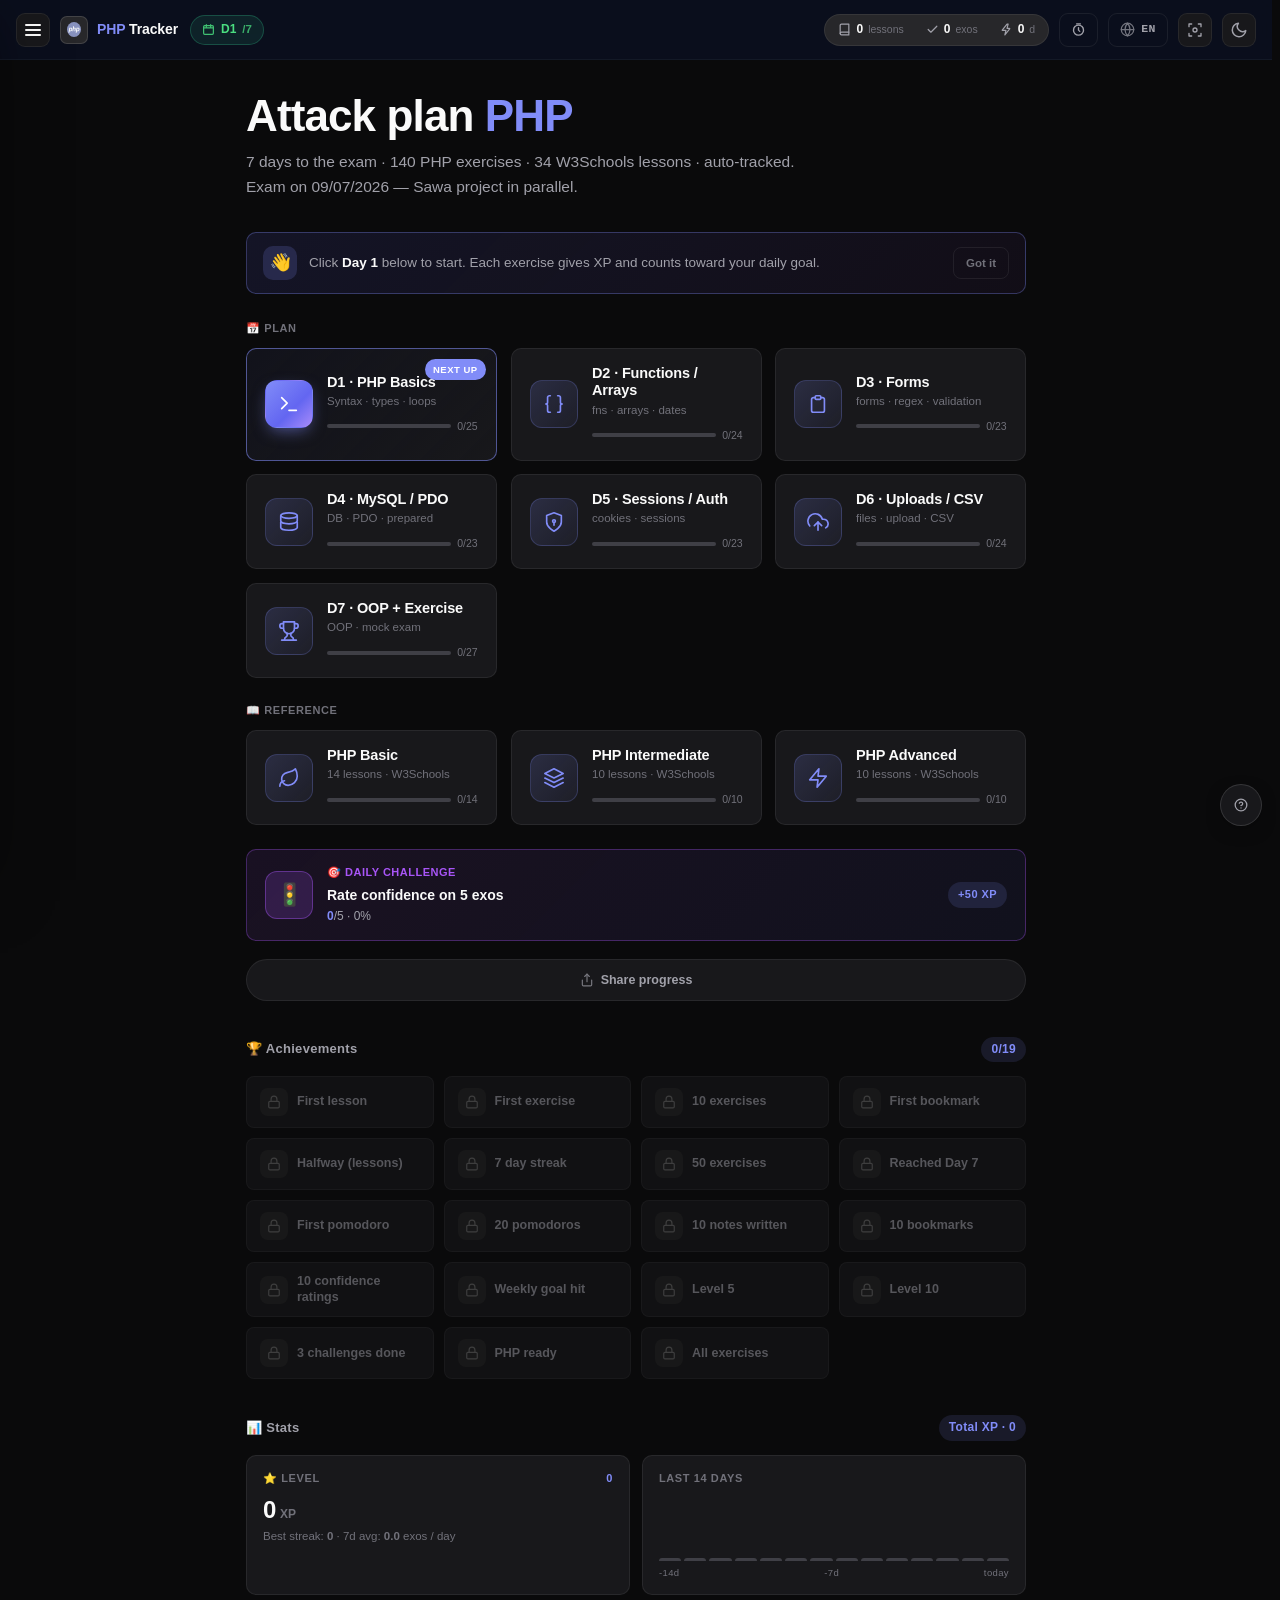
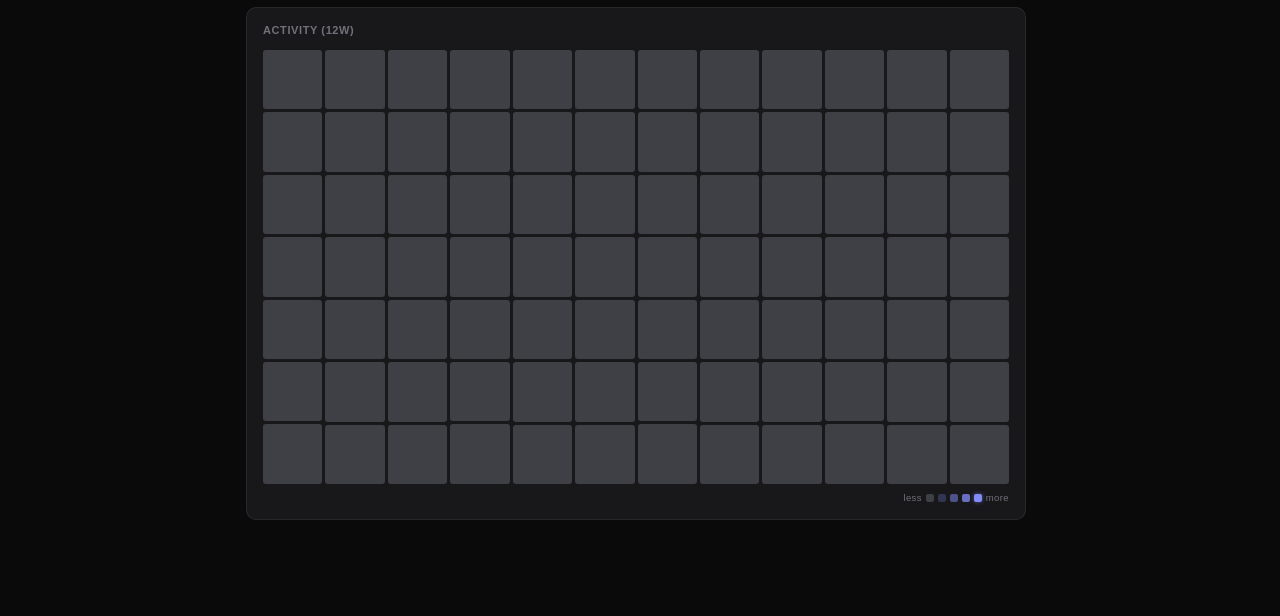
==== commit 0ed3d10f: "Improve tracker performance and mobile UX" ====
--- a/web/study_tracker.html
+++ b/web/study_tracker.html
@@ -22,8 +22,8 @@
 <link rel="canonical" href="https://chadikoder.github.io/PHP/">
 <link rel="icon" type="image/svg+xml" href="../web/image/php-svgrepo-com.svg">
 <link rel="manifest" href="../web/manifest.webmanifest">
-<link rel="preload" as="script" href="../web/js/data.js?v=20260604g" fetchpriority="high">
-<link rel="preload" as="script" href="../web/js/app.js?v=20260604g" fetchpriority="high">
+<link rel="preload" as="script" href="../web/js/data.js?v=20260605f" fetchpriority="high">
+<link rel="preload" as="script" href="../web/js/app.js?v=20260605f" fetchpriority="high">
 <script>
 (function(){
   try{
@@ -42,18 +42,23 @@
 body{font-family:-apple-system,BlinkMacSystemFont,'Segoe UI',Roboto,'Helvetica Neue',Arial,sans-serif;color:var(--text);background:var(--bg);line-height:1.6;min-height:100vh;-webkit-font-smoothing:antialiased;overflow-x:hidden}
 header{position:sticky;top:0;z-index:60;height:var(--header-h);display:flex;align-items:center;gap:12px;padding:0 18px;background:var(--surface);border-bottom:1px solid var(--border)}
 .skip-link{position:absolute;left:-9999px}
-main{padding:20px 18px;max-width:980px;margin:0 auto}
-.boot-skel{padding:20px 0;display:flex;flex-direction:column;gap:14px}
-.boot-skel>div{height:14px;border-radius:6px;background:linear-gradient(90deg,var(--surface-2) 0%,var(--surface) 50%,var(--surface-2) 100%);background-size:200% 100%;animation:bs 1.2s ease-in-out infinite}
-.boot-skel-title{width:60%;height:28px !important}
-.boot-skel-sub{width:40%}
-.boot-skel-grid{display:grid;grid-template-columns:repeat(auto-fill,minmax(220px,1fr));gap:12px;margin-top:8px;background:none !important;animation:none !important;height:auto !important}
-.boot-skel-grid>div{height:80px;border-radius:10px}
+.layout{max-width:980px;margin:0 auto;min-height:calc(100vh - var(--header-h))}
+.layout>main{padding:32px clamp(16px,3vw,40px) 96px}
+.sidebar,.drawer-backdrop,.modal-backdrop,.scroll-progress,.toast,.jump-top,.shortcuts-hint,.pomo-panel{position:fixed}
+.pomo-panel{opacity:0;transform:translateY(-8px) scale(.97);pointer-events:none}
+.sidebar{top:0;left:0;bottom:0;width:min(340px,88vw);transform:translateX(-105%);z-index:100}
+.boot-skel{padding:32px 6px;display:flex;flex-direction:column;gap:18px;max-width:1100px}
+.boot-skel>div{border-radius:10px;background:linear-gradient(90deg,var(--surface-2) 0%,var(--surface) 50%,var(--surface-2) 100%);background-size:200% 100%;animation:bs 1.2s ease-in-out infinite}
+.boot-skel-title{width:55%;height:36px !important}
+.boot-skel-sub{width:75%;height:14px}
+.boot-skel-grid{display:grid;grid-template-columns:repeat(auto-fill,minmax(220px,1fr));gap:14px;margin-top:8px;background:none !important;animation:none !important;height:auto !important}
+.boot-skel-grid>div{height:104px;border-radius:14px}
 @keyframes bs{0%,100%{background-position:200% 0}50%{background-position:-200% 0}}
 html.has-active .welcome{display:none}
+.scroll-progress{width:100%;transform:scaleX(0);transform-origin:left center;transition:transform .08s linear}
 </style>
-<link rel="preload" as="style" href="../web/css/style.css?v=20260604g" onload="this.rel='stylesheet'">
-<noscript><link rel="stylesheet" href="../web/css/style.css?v=20260604g"></noscript>
+<link rel="preload" as="style" href="../web/css/style.css?v=20260605f" onload="this.rel='stylesheet'">
+<noscript><link rel="stylesheet" href="../web/css/style.css?v=20260605f"></noscript>
 </head>
 <body>
 
@@ -325,7 +330,7 @@
   <svg width="18" height="18" viewBox="0 0 24 24" fill="none" stroke="currentColor" stroke-width="2.5" stroke-linecap="round" stroke-linejoin="round"><path d="M18 15l-6-6-6 6"/></svg>
 </button>
 
-<script src="../web/js/data.js?v=20260604g" defer></script>
-<script src="../web/js/app.js?v=20260604g" defer></script>
+<script src="../web/js/data.js?v=20260605f" defer></script>
+<script src="../web/js/app.js?v=20260605f" defer></script>
 </body>
 </html>
--- a/web/css/style.css
+++ b/web/css/style.css
@@ -185,12 +185,17 @@
   background:rgba(15,23,42,.05);color:#475569;
   border:1px solid rgba(15,23,42,.04);font-weight:700;
 }
-[data-theme="light"] .nav-progress{background:rgba(15,23,42,.06)}
-[data-theme="light"] .nav-progress-fill{background:linear-gradient(90deg,#818cf8,#6366f1)}
-[data-theme="light"] .nav-item.fully-done .nav-ex-count{
-  background:rgba(16,185,129,.10);color:#047857;border-color:rgba(16,185,129,.18);
-}
-[data-theme="light"] .nav-item.fully-done .nav-progress-fill{background:linear-gradient(90deg,#34d399,#10b981)}
+[data-theme="light"] .nav-ex-count{background:#f4f6fb;border-color:rgba(15,23,42,.08);color:var(--text-2)}
+[data-theme="light"] .nav-ex-count.is-empty{background:transparent;border-color:rgba(15,23,42,.14)}
+[data-theme="light"] .nav-ex-count.is-partial{background:rgba(99,102,241,.07);border-color:rgba(99,102,241,.28);color:var(--text)}
+[data-theme="light"] .nav-ex-count.is-near{background:rgba(99,102,241,.14);border-color:transparent;color:var(--text)}
+[data-theme="light"] .nav-ex-count.is-done{background:linear-gradient(135deg,#34d399,#10b981);color:#fff;border-color:transparent}
+[data-theme="light"] .nav-ex-count::before{
+  background:linear-gradient(90deg,rgba(167,139,250,.45),rgba(99,102,241,.6));
+}
+[data-theme="light"] .nav-ex-count.is-near::before{
+  background:linear-gradient(90deg,rgba(251,191,36,.55),rgba(99,102,241,.75));
+}
 [data-theme="light"] .nav-item.done .nav-tag{background:rgba(16,185,129,.10);color:#047857;border-color:rgba(16,185,129,.18)}
 [data-theme="light"] .nav-item.day-current .nav-tag{background:var(--accent);color:#fff;border-color:transparent}
 [data-theme="light"] .nav-item.day-locked .nav-tag{border:1px dashed rgba(15,23,42,.16);background:transparent;color:#94a3b8}
@@ -342,19 +347,73 @@
 .exam-countdown .exam-ico{font-size:13px;margin-right:1px}
 .exam-countdown .exam-lbl{font-weight:600;opacity:.75;margin-left:1px}
 
-/* Day-of-plan indicator (inside progress card) */
+/* Day-of-plan indicator (inside progress card) — modern interactive circles */
 .day-indicator{
-  margin-top:10px;padding-top:10px;border-top:1px solid var(--border);
-  font-size:11.5px;color:var(--text-3);font-weight:600;
-  display:flex;align-items:center;gap:6px;flex-wrap:wrap;
-}
-.day-indicator b{color:var(--accent);font-weight:800;font-size:13px;font-variant-numeric:tabular-nums}
-.day-indicator .day-bullet{
-  display:inline-block;width:10px;height:10px;border-radius:50%;
-  background:var(--surface-3);border:1px solid var(--border);
-}
-.day-indicator .day-bullet.done{background:var(--good);border-color:var(--good)}
-.day-indicator .day-bullet.current{background:var(--accent);border-color:var(--accent);box-shadow:0 0 0 3px rgba(var(--accent-r),var(--accent-g),var(--accent-b),.18)}
+  margin-top:12px;padding-top:12px;border-top:1px solid var(--border);
+  display:block;
+}
+.day-indicator-head{
+  display:flex;align-items:center;justify-content:space-between;
+  font-size:11px;font-weight:700;letter-spacing:.06em;text-transform:uppercase;
+  color:var(--text-3);margin-bottom:10px;
+}
+.day-indicator-lbl{display:inline-flex;align-items:baseline;gap:4px}
+.day-indicator-lbl b{color:var(--text);font-weight:800;font-size:15px;font-variant-numeric:tabular-nums;letter-spacing:0;text-transform:none}
+.day-indicator-lbl .day-sep{color:var(--text-3);font-weight:600;margin:0 1px}
+.day-indicator-lbl .day-total{color:var(--text-2);font-weight:700;font-variant-numeric:tabular-nums;letter-spacing:0}
+.day-indicator-pct{
+  font-size:10.5px;font-weight:800;letter-spacing:.04em;
+  padding:2px 8px;border-radius:99px;
+  background:rgba(var(--accent-r),var(--accent-g),var(--accent-b),.14);
+  color:var(--accent);font-variant-numeric:tabular-nums;
+}
+.day-track{
+  position:relative;padding:2px 0;
+}
+.day-track::before{
+  content:"";position:absolute;left:11px;right:11px;top:50%;height:2px;
+  background:var(--surface-3);border-radius:99px;transform:translateY(-50%);
+  pointer-events:none;
+}
+.day-track::after{
+  content:"";position:absolute;left:11px;top:50%;height:2px;
+  width:calc((100% - 22px) * var(--day-pct,0%) / 100%);
+  background:linear-gradient(90deg,#34d399,#10b981);border-radius:99px;
+  transform:translateY(-50%);
+  transition:width .5s var(--ease-out);
+  pointer-events:none;
+}
+.day-dots{position:relative;display:flex;align-items:center;justify-content:space-between;gap:2px}
+.day-dot{
+  position:relative;width:22px;height:22px;border-radius:50%;
+  display:inline-flex;align-items:center;justify-content:center;
+  background:var(--surface);border:1.5px solid var(--border-2);
+  color:var(--text-3);font-size:10.5px;font-weight:800;
+  font-variant-numeric:tabular-nums;cursor:pointer;padding:0;
+  transition:transform .18s var(--ease-out),background .18s var(--ease),border-color .18s var(--ease),color .18s var(--ease),box-shadow .18s var(--ease);
+}
+.day-dot:hover{transform:scale(1.18);border-color:var(--accent);color:var(--text);z-index:2}
+.day-dot:active{transform:scale(.94)}
+.day-dot svg{width:11px;height:11px}
+.day-dot.done{
+  background:linear-gradient(135deg,#34d399,#10b981);
+  border-color:transparent;color:#fff;
+  box-shadow:0 2px 6px -2px rgba(16,185,129,.55);
+}
+.day-dot.done:hover{transform:scale(1.18);box-shadow:0 4px 10px -2px rgba(16,185,129,.7)}
+.day-dot.current{
+  background:var(--accent);
+  border-color:transparent;color:#fff;
+  box-shadow:0 0 0 0 rgba(var(--accent-r),var(--accent-g),var(--accent-b),.5),
+             0 3px 10px -2px rgba(var(--accent-r),var(--accent-g),var(--accent-b),.55);
+  animation:dayDotPulse 2s var(--ease-out) infinite;
+  z-index:1;
+}
+.day-dot.current:hover{animation:none;transform:scale(1.22)}
+@keyframes dayDotPulse{
+  0%,100%{box-shadow:0 0 0 0 rgba(var(--accent-r),var(--accent-g),var(--accent-b),.5),0 3px 10px -2px rgba(var(--accent-r),var(--accent-g),var(--accent-b),.55)}
+  50%    {box-shadow:0 0 0 6px rgba(var(--accent-r),var(--accent-g),var(--accent-b),0),0 3px 10px -2px rgba(var(--accent-r),var(--accent-g),var(--accent-b),.55)}
+}
 
 /* Sidebar action buttons (export / import) */
 .sidebar-actions{display:flex;gap:6px;margin-top:auto;margin-bottom:6px}
@@ -447,10 +506,11 @@
 
 /* Scroll progress bar (fixed at top of viewport) */
 .scroll-progress{
-  position:fixed;top:0;left:0;height:3px;width:0;z-index:150;
+  position:fixed;top:0;left:0;height:3px;width:100%;z-index:150;
   background:var(--grad);
   box-shadow:0 0 12px rgba(var(--accent-r),var(--accent-g),var(--accent-b),.55);
-  transition:width .08s linear;pointer-events:none;
+  transform:scaleX(0);transform-origin:left center;
+  transition:transform .08s linear;pointer-events:none;
 }
 
 /* Jump-to-top button */
@@ -615,23 +675,27 @@
 /* Nav items */
 .nav-section{display:flex;flex-direction:column;gap:2px}
 .nav-item{
-  display:grid;grid-template-columns:18px 28px 1fr auto;align-items:center;gap:8px;
-  padding:9px 10px;border-radius:8px;
+  display:grid;grid-template-columns:20px 30px 1fr auto;align-items:center;gap:9px;
+  padding:10px 11px;border-radius:11px;
   font-size:13px;color:var(--text-2);
   border:1px solid transparent;
-  transition:all .15s var(--ease);
+  transition:background-color .18s var(--ease),color .18s var(--ease),border-color .18s var(--ease),transform .18s var(--ease),box-shadow .18s var(--ease);
   position:relative;
 }
-.nav-item:hover{background:var(--surface-2);color:var(--text);transform:translateX(2px)}
+.nav-item:hover{
+  background:var(--surface-2);color:var(--text);transform:translateX(2px);
+  border-color:var(--border);
+}
 .nav-item.active{
-  background:rgba(var(--accent-r),var(--accent-g),var(--accent-b),.10);
+  background:linear-gradient(90deg,rgba(var(--accent-r),var(--accent-g),var(--accent-b),.14),rgba(var(--accent-r),var(--accent-g),var(--accent-b),.06));
   border-color:rgba(var(--accent-r),var(--accent-g),var(--accent-b),.22);
   color:var(--text);
+  box-shadow:0 2px 8px -4px rgba(var(--accent-r),var(--accent-g),var(--accent-b),.35);
 }
 .nav-item.active::before{
-  content:"";position:absolute;left:-16px;top:7px;bottom:7px;width:3px;
+  content:"";position:absolute;left:-16px;top:8px;bottom:8px;width:3px;
   background:var(--accent);border-radius:99px;
-  box-shadow:0 0 10px rgba(var(--accent-r),var(--accent-g),var(--accent-b),.5);
+  box-shadow:0 0 12px rgba(var(--accent-r),var(--accent-g),var(--accent-b),.55);
 }
 .nav-check{
   width:22px;height:22px;border-radius:50%;
@@ -684,23 +748,109 @@
   100%{transform:scale(1);opacity:1}
 }
 .nav-tag{
-  font-size:9.5px;font-weight:800;padding:2px 6px;border-radius:5px;
-  background:var(--surface-3);color:var(--text-3);text-align:center;
-}
-.nav-item.done .nav-tag{background:rgba(52,211,153,.12);color:var(--good)}
+  font-size:10px;font-weight:800;letter-spacing:.04em;
+  padding:3px 7px;border-radius:99px;
+  background:rgba(var(--accent-r),var(--accent-g),var(--accent-b),.10);
+  color:var(--accent);
+  text-align:center;
+  border:1px solid rgba(var(--accent-r),var(--accent-g),var(--accent-b),.18);
+  transition:background .15s var(--ease),color .15s var(--ease),border-color .15s var(--ease);
+}
+.nav-item.done .nav-tag{
+  background:rgba(52,211,153,.14);color:var(--good);
+  border-color:rgba(52,211,153,.28);
+}
 .nav-label{
-  overflow:hidden;text-overflow:ellipsis;white-space:nowrap;font-weight:500;
-}
-.nav-item.done .nav-label{color:var(--text-3);text-decoration:line-through;text-decoration-color:var(--good)}
-.nav-ex-wrap{display:flex;align-items:center;gap:6px}
-.nav-progress{width:28px;height:4px;background:var(--surface-3);border-radius:99px;overflow:hidden}
-.nav-progress-fill{height:100%;background:var(--accent);border-radius:99px;transition:width .4s var(--ease-out)}
-.nav-item.fully-done .nav-progress-fill{background:var(--good)}
+  overflow:hidden;text-overflow:ellipsis;white-space:nowrap;font-weight:500;letter-spacing:.01em;
+}
+.nav-item.done .nav-label{color:var(--text-3);text-decoration:line-through;text-decoration-color:rgba(52,211,153,.55);text-decoration-thickness:1.5px}
+.nav-ex-wrap{display:inline-flex;align-items:center;gap:6px;flex-shrink:0}
+
+/* Self-filling progress chip — the pill IS the bar. Background fills
+ * proportionally behind the count, state-aware color, hover swaps the
+ * number for the remaining count (e.g. "−5") so the chip is actionable. */
 .nav-ex-count{
-  font-size:9.5px;font-weight:700;color:var(--text-3);background:var(--surface-3);
-  padding:2px 6px;border-radius:4px;font-variant-numeric:tabular-nums;min-width:30px;text-align:center;
-}
-.nav-item.fully-done .nav-ex-count{background:rgba(52,211,153,.12);color:var(--good)}
+  position:relative;display:inline-flex;align-items:center;justify-content:center;gap:3px;
+  min-width:46px;height:20px;padding:0 9px;border-radius:99px;
+  font-size:10.5px;font-weight:700;font-variant-numeric:tabular-nums;letter-spacing:.01em;
+  color:var(--text-2);
+  background:var(--surface-3);
+  border:1px solid var(--border);
+  overflow:hidden;isolation:isolate;
+  transition:background .2s var(--ease),color .2s var(--ease),border-color .2s var(--ease),box-shadow .2s var(--ease),transform .15s var(--ease);
+}
+.nav-ex-count::before{
+  /* Inner progress fill — width driven by --ex-pct on the element. */
+  content:"";position:absolute;inset:0;z-index:-1;
+  width:var(--ex-pct,0%);
+  background:linear-gradient(90deg,rgba(167,139,250,.55),rgba(var(--accent-r),var(--accent-g),var(--accent-b),.7));
+  border-right:1px solid rgba(255,255,255,.18);
+  box-shadow:inset 0 1px 0 rgba(255,255,255,.12);
+  transition:width .55s var(--ease-out);
+}
+.nav-ex-count .ex-num{
+  position:relative;z-index:1;display:inline-flex;align-items:baseline;gap:0;line-height:1;
+  color:inherit;font-size:inherit;font-weight:inherit;letter-spacing:.01em;
+}
+.nav-ex-count .ex-slash{opacity:.5;margin:0 1px;font-weight:600;color:inherit}
+.nav-ex-count .ex-check{
+  width:11px;height:11px;flex-shrink:0;position:relative;z-index:1;
+  border:none;background:transparent;color:#fff;
+}
+.nav-ex-count .ex-check::after{display:none}
+.nav-ex-count .ex-left{
+  position:absolute;inset:0;z-index:2;display:flex;align-items:center;justify-content:center;
+  background:inherit;border-radius:inherit;
+  opacity:0;transform:scale(.92);
+  transition:opacity .18s var(--ease),transform .18s var(--ease);
+  font-weight:800;letter-spacing:.02em;color:inherit;
+  pointer-events:none;
+}
+/* Hover the row → counter flips to show how many are LEFT, super actionable */
+.nav-item:hover .nav-ex-count:not(.is-empty):not(.is-done) .ex-num{opacity:0;transform:scale(.94)}
+.nav-item:hover .nav-ex-count:not(.is-empty):not(.is-done) .ex-left{opacity:1;transform:scale(1)}
+.nav-ex-count .ex-num{transition:opacity .18s var(--ease),transform .18s var(--ease)}
+
+/* States */
+.nav-ex-count.is-empty{
+  color:var(--text-3);
+  border-style:dashed;background:transparent;
+}
+.nav-ex-count.is-empty::before{width:0}
+.nav-ex-count.is-partial{
+  color:var(--text);border-color:rgba(var(--accent-r),var(--accent-g),var(--accent-b),.32);
+  background:rgba(var(--accent-r),var(--accent-g),var(--accent-b),.06);
+}
+.nav-ex-count.is-near{
+  color:#fff;border-color:transparent;
+  background:rgba(var(--accent-r),var(--accent-g),var(--accent-b),.18);
+  box-shadow:0 0 0 0 rgba(var(--accent-r),var(--accent-g),var(--accent-b),.0),
+             0 2px 8px -3px rgba(var(--accent-r),var(--accent-g),var(--accent-b),.45);
+}
+.nav-ex-count.is-near::before{
+  background:linear-gradient(90deg,rgba(251,191,36,.6),rgba(var(--accent-r),var(--accent-g),var(--accent-b),.85));
+}
+.nav-ex-count.is-done{
+  color:#fff;border-color:transparent;
+  background:linear-gradient(135deg,#34d399,#10b981);
+  box-shadow:0 2px 8px -3px rgba(16,185,129,.55);
+  padding:0 10px 0 7px;
+}
+.nav-ex-count.is-done::before{width:0}
+.nav-ex-count.is-done .ex-num{font-weight:800}
+
+/* Active row → chip lifts slightly, gets a little ring */
+.nav-item.active .nav-ex-count.is-partial,
+.nav-item.active .nav-ex-count.is-near{
+  border-color:rgba(var(--accent-r),var(--accent-g),var(--accent-b),.55);
+}
+/* Animated fill keyframe when reaching 100 % (chip pops once) */
+.nav-item.fully-done .nav-ex-count.is-done{animation:exChipPop .45s var(--ease-out)}
+@keyframes exChipPop{
+  0%{transform:scale(.85)}
+  55%{transform:scale(1.12)}
+  100%{transform:scale(1)}
+}
 
 .reset-btn{
   margin-top:auto;padding:10px 14px;border-radius:8px;
@@ -1070,10 +1220,10 @@
   display:flex;align-items:center;gap:14px;
   padding:14px 18px;border-radius:var(--r-sm);
   background:var(--surface);border:1px solid var(--border);
-  transition:all .15s var(--ease);position:relative;cursor:pointer;
-}
-.ex-card:hover{border-color:var(--accent);transform:translateX(3px);box-shadow:var(--shadow-sm)}
-.ex-open-arrow{font-size:18px;color:var(--text-3);opacity:.5;transition:all .15s var(--ease);flex-shrink:0}
+  transition:border-color .15s var(--ease),background-color .15s var(--ease),box-shadow .15s var(--ease);position:relative;cursor:pointer;
+}
+.ex-card:hover{border-color:var(--accent);box-shadow:var(--shadow-sm)}
+.ex-open-arrow{font-size:18px;color:var(--text-3);opacity:.5;transition:color .15s var(--ease),opacity .15s var(--ease),transform .15s var(--ease);flex-shrink:0}
 .ex-card:hover .ex-open-arrow{opacity:1;color:var(--accent);transform:translateX(2px)}
 .ex-check{
   width:24px;height:24px;border-radius:50%;
@@ -1258,7 +1408,7 @@
 .conf-btn.no.active{background:rgba(248,113,113,.16);border-color:rgba(248,113,113,.4)}
 
 /* Mastery star in sidebar */
-.nav-star{display:none;font-size:11px;line-height:1;flex-shrink:0;animation:badgePop .45s var(--ease-out)}
+.nav-star{display:none;font-size:11px;line-height:1;flex-shrink:0;animation:badgePop .45s var(--ease-out);filter:drop-shadow(0 0 4px rgba(250,204,21,.55))}
 .nav-item.fully-done .nav-star{display:inline-block}
 
 /* Daily-goal widget (inside progress card) */
@@ -1477,9 +1627,7 @@
 .progress-head-row .progress-label{display:block;margin-bottom:4px}
 .progress-head-row .progress-meta{margin-top:6px}
 
-/* Day-bullet states — locked / current with stronger pulse */
-.day-indicator .day-bullet.locked{opacity:.45;background:transparent;border:1px dashed var(--border-2)}
-.day-indicator .day-bullet.current{animation:dayPulse 2.2s var(--ease-out) infinite}
+/* Nav-item day pulse keyframes (kept for the 7-day plan track) */
 @keyframes dayPulse{
   0%,100%{box-shadow:0 0 0 0 rgba(var(--accent-r),var(--accent-g),var(--accent-b),.55)}
   50%    {box-shadow:0 0 0 6px rgba(var(--accent-r),var(--accent-g),var(--accent-b),0)}
@@ -1542,8 +1690,9 @@
 
 /* Reduced-motion */
 @media(prefers-reduced-motion:reduce){
-  .day-indicator .day-bullet.current,.nav-item.day-current::after,
+  .day-dot.current,.nav-item.day-current .nav-tag,
   .skeleton,.confetti-p,.mock-exam-countdown.urgent{animation:none!important}
+  .day-track::after{transition:none!important}
   .quick-card::after{display:none}
 }
 
@@ -1584,13 +1733,6 @@
 }
 @media(max-width:600px){.ex-modal-note{padding:12px 16px}}
 
-/* Note indicator dot on the exercise card */
-.ex-note-dot{
-  width:7px;height:7px;border-radius:50%;background:var(--info);
-  box-shadow:0 0 0 2px rgba(96,165,250,.18);
-  flex-shrink:0;
-}
-
 /* Shortcuts panel (full-screen modal opened with ?) */
 .shortcuts-modal{
   display:grid;grid-template-columns:1fr 1fr;gap:18px;
@@ -1720,6 +1862,174 @@
 @media(max-width:640px){
   .pomo-ring-wrap{width:148px;height:148px}
   .pomo-ring-text .pomo-display{font-size:28px}
+}
+
+/* ============================================================
+   21B. POMODORO — Apple-style refresh (glass, sleek ring, iOS controls)
+   ============================================================ */
+.pomo-panel{
+  width:300px;padding:18px 16px 14px;
+  border-radius:22px;
+  background:rgba(24,24,27,.78);
+  border:1px solid rgba(255,255,255,.08);
+  -webkit-backdrop-filter:saturate(180%) blur(22px);
+  backdrop-filter:saturate(180%) blur(22px);
+  box-shadow:0 18px 50px -12px rgba(0,0,0,.55),0 2px 0 rgba(255,255,255,.04) inset;
+}
+[data-theme="light"] .pomo-panel{
+  background:rgba(255,255,255,.78);
+  border-color:rgba(15,23,42,.08);
+  box-shadow:0 18px 50px -12px rgba(15,23,42,.18),0 1px 0 rgba(255,255,255,.6) inset;
+}
+
+/* Phase chip — pill on top of the ring */
+.pomo-ring-text .pomo-phase{
+  display:inline-block;margin:0 auto 6px;padding:3px 10px;border-radius:99px;
+  font-size:10px;font-weight:700;letter-spacing:.16em;text-transform:uppercase;
+  background:rgba(var(--accent-r),var(--accent-g),var(--accent-b),.14);
+  color:var(--accent);
+}
+.pomo-panel.phase-break .pomo-ring-text .pomo-phase{
+  background:rgba(52,211,153,.16);color:var(--good);
+}
+
+/* Big SF-style timer display */
+.pomo-ring-text .pomo-display{
+  font-family:-apple-system,BlinkMacSystemFont,'SF Pro Display','Segoe UI',ui-monospace,'Cascadia Mono',Menlo,Consolas,monospace;
+  font-size:40px;font-weight:300;letter-spacing:-1.2px;
+  color:var(--text);font-variant-numeric:tabular-nums;
+}
+
+/* Activity-ring style ring — thicker, softer cap, brighter glow */
+.pomo-ring-wrap{width:188px;height:188px;margin:8px auto 6px}
+.pomo-ring-wrap svg{width:100%;height:100%}
+.pomo-ring-bg{stroke:rgba(255,255,255,.06);stroke-width:11}
+[data-theme="light"] .pomo-ring-bg{stroke:rgba(15,23,42,.07)}
+.pomo-ring-fg{
+  stroke-width:11;stroke-linecap:round;
+  filter:drop-shadow(0 0 10px rgba(var(--accent-r),var(--accent-g),var(--accent-b),.55));
+}
+
+/* Pomodoros-today meta — subtler, lower */
+.pomo-meta{margin-top:14px;font-size:11.5px;color:var(--text-3);letter-spacing:.01em}
+.pomo-meta b{color:var(--text);font-weight:700}
+
+/* Controls — Apple circular pattern: round side buttons, pill primary */
+.pomo-controls{gap:10px;margin-top:4px}
+.pomo-btn-main{
+  flex:1;padding:13px 18px;border-radius:99px;font-size:14px;font-weight:600;letter-spacing:.01em;
+  background:linear-gradient(180deg,rgba(255,255,255,.16),rgba(255,255,255,0)) ,var(--grad);
+  background-blend-mode:overlay,normal;
+  box-shadow:0 8px 22px -8px rgba(var(--accent-r),var(--accent-g),var(--accent-b),.7),
+             0 1px 0 rgba(255,255,255,.25) inset;
+  transition:transform .12s var(--ease),box-shadow .18s var(--ease),filter .15s var(--ease);
+}
+.pomo-btn-main:hover{transform:translateY(-1px);filter:brightness(1.05)}
+.pomo-btn-main:active{transform:scale(.97)}
+.pomo-btn-mini{
+  width:44px;height:44px;border-radius:50%;
+  background:rgba(255,255,255,.06);border:1px solid rgba(255,255,255,.08);
+  color:var(--text-2);font-size:15px;
+  display:inline-flex;align-items:center;justify-content:center;
+  transition:transform .12s var(--ease),background .15s var(--ease),color .15s var(--ease),border-color .15s var(--ease);
+}
+.pomo-btn-mini:hover{background:rgba(255,255,255,.10);color:var(--text);border-color:rgba(255,255,255,.14);transform:scale(1.05)}
+.pomo-btn-mini:active{transform:scale(.94)}
+[data-theme="light"] .pomo-btn-mini{
+  background:rgba(15,23,42,.04);border-color:rgba(15,23,42,.08);color:var(--text-2);
+}
+[data-theme="light"] .pomo-btn-mini:hover{background:rgba(15,23,42,.07);color:var(--text);border-color:rgba(15,23,42,.14)}
+
+/* Settings: segmented, Apple-style cards */
+.pomo-settings{
+  display:grid;grid-template-columns:repeat(3,1fr);gap:6px;
+  margin-top:14px;padding:6px;border-top:none;
+  background:rgba(255,255,255,.04);border:1px solid rgba(255,255,255,.05);
+  border-radius:14px;
+}
+[data-theme="light"] .pomo-settings{background:rgba(15,23,42,.035);border-color:rgba(15,23,42,.06)}
+.pomo-settings label{
+  flex:none;display:flex;flex-direction:column;align-items:center;gap:3px;
+  padding:7px 4px 6px;border-radius:10px;
+  font-size:9.5px;font-weight:700;color:var(--text-3);letter-spacing:.05em;text-transform:uppercase;
+  transition:background .15s var(--ease);
+}
+.pomo-settings label:hover{background:rgba(255,255,255,.04)}
+[data-theme="light"] .pomo-settings label:hover{background:rgba(15,23,42,.04)}
+.pomo-settings input{
+  width:100%;padding:2px 0;border-radius:0;
+  background:transparent;border:none;
+  color:var(--text);font-family:-apple-system,BlinkMacSystemFont,'SF Pro Display',ui-monospace,Menlo,monospace;
+  font-size:18px;font-weight:500;letter-spacing:-.3px;text-align:center;
+  font-variant-numeric:tabular-nums;outline:none;
+  -moz-appearance:textfield;
+}
+.pomo-settings input::-webkit-outer-spin-button,
+.pomo-settings input::-webkit-inner-spin-button{-webkit-appearance:none;margin:0}
+.pomo-settings input:focus{color:var(--accent);box-shadow:none;border:none;background:transparent}
+
+/* Sound + Auto-start rows — full iOS-style cells */
+.pomo-toggle-row{margin-top:8px;padding-top:0;border-top:none}
+.pomo-sound-row,.pomo-toggle-full{
+  border-radius:13px;padding:11px 14px;
+  background:rgba(255,255,255,.04);border:1px solid rgba(255,255,255,.06);
+  font-size:13px;font-weight:500;color:var(--text);
+}
+[data-theme="light"] .pomo-sound-row,
+[data-theme="light"] .pomo-toggle-full{
+  background:rgba(15,23,42,.035);border-color:rgba(15,23,42,.06);
+}
+.pomo-sound-row:hover,.pomo-toggle-full:hover{
+  background:rgba(255,255,255,.07);border-color:rgba(255,255,255,.1);
+}
+[data-theme="light"] .pomo-sound-row:hover,
+[data-theme="light"] .pomo-toggle-full:hover{background:rgba(15,23,42,.06);border-color:rgba(15,23,42,.1)}
+.pomo-sound-ico{font-size:16px}
+.pomo-sound-state{
+  font-size:10px;font-weight:700;letter-spacing:.08em;padding:3px 9px;border-radius:99px;
+  background:linear-gradient(180deg,rgba(52,211,153,.28),rgba(16,185,129,.22));color:var(--good);
+}
+.pomo-sound-row.off .pomo-sound-state{background:rgba(255,255,255,.06);color:var(--text-3)}
+[data-theme="light"] .pomo-sound-row.off .pomo-sound-state{background:rgba(15,23,42,.06)}
+
+/* Bigger iOS-style toggle switch */
+.pomo-toggle-row input[type=checkbox]{
+  appearance:none;-webkit-appearance:none;
+  width:42px;height:25px;border-radius:99px;
+  background:rgba(120,120,128,.32);border:none;cursor:pointer;
+  transition:background .22s var(--ease);
+  box-shadow:none;flex-shrink:0;
+}
+[data-theme="light"] .pomo-toggle-row input[type=checkbox]{background:rgba(120,120,128,.18)}
+.pomo-toggle-row input[type=checkbox]::after{
+  content:"";position:absolute;left:2px;top:2px;width:21px;height:21px;border-radius:50%;
+  background:#fff;
+  box-shadow:0 2px 4px rgba(0,0,0,.25),0 0 0 .5px rgba(0,0,0,.04);
+  transition:transform .25s cubic-bezier(.4,0,.2,1);
+}
+.pomo-toggle-row input[type=checkbox]:checked{
+  background:#34c759;border:none;
+}
+.pomo-toggle-row input[type=checkbox]:checked::after{transform:translateX(17px);background:#fff}
+.pomo-toggle-full{justify-content:space-between}
+
+/* History — pill rail */
+.pomo-history{margin-top:12px;padding-top:12px;border-top:1px solid rgba(255,255,255,.06)}
+[data-theme="light"] .pomo-history{border-top-color:rgba(15,23,42,.07)}
+.pomo-history-head{
+  font-size:10px;font-weight:700;letter-spacing:.06em;color:var(--text-3);
+}
+.pomo-history-pip{
+  width:12px;height:12px;border-radius:4px;
+  background:linear-gradient(180deg,rgba(var(--accent-r),var(--accent-g),var(--accent-b),.55),rgba(var(--accent-r),var(--accent-g),var(--accent-b),.28));
+  border:none;box-shadow:0 0 6px -1px rgba(var(--accent-r),var(--accent-g),var(--accent-b),.4);
+}
+
+@media(max-width:640px){
+  .pomo-panel{width:min(300px,calc(100vw - 16px));padding:16px 14px 12px;border-radius:20px}
+  .pomo-ring-wrap{width:172px;height:172px}
+  .pomo-ring-text .pomo-display{font-size:34px}
+  .pomo-btn-mini{width:42px;height:42px}
 }
 
 /* ============================================================
@@ -2263,8 +2573,12 @@
   .progress-ring-text{font-size:16px}
   .progress-ring-text small{font-size:9px}
   .progress-meta{font-size:10.5px;gap:6px}
-  .day-indicator{font-size:10.5px}
-  .day-indicator .day-bullet{width:9px;height:9px}
+  .day-indicator-head{font-size:10.5px}
+  .day-indicator-lbl b{font-size:14px}
+  .day-dot{width:20px;height:20px;font-size:10px;border-width:1.5px}
+  .day-dot svg{width:10px;height:10px}
+  .day-track::before,.day-track::after{left:10px;right:10px}
+  .day-track::after{width:calc((100% - 20px) * var(--day-pct,0%) / 100%)}
 }
 
 /* XP row stays readable at narrow widths */
@@ -2375,7 +2689,7 @@
   .ex-num{font-size:9.5px}
   .ex-diff{font-size:9px;padding:2px 7px}
   .ex-open-arrow{font-size:16px}
-  .ex-note-dot{width:6px;height:6px}
+  .ex-note-ico{width:10px;height:10px}
   .ex-group-head h3{font-size:11.5px}
   .ex-counter{font-size:11.5px;gap:9px;margin-bottom:13px}
 }
@@ -2425,23 +2739,23 @@
 
 /* Pomodoro panel on phone — ring scales down to fit */
 @media(max-width:480px){
-  .pomo-panel{padding:12px 10px 10px;border-radius:12px}
-  .pomo-ring-wrap{width:140px;height:140px;margin:0 auto}
-  .pomo-ring-wrap svg{width:140px;height:140px}
-  .pomo-ring-text .pomo-display{font-size:26px}
+  .pomo-panel{padding:14px 12px 12px;border-radius:18px}
+  .pomo-ring-wrap{width:158px;height:158px;margin:0 auto}
+  .pomo-ring-wrap svg{width:158px;height:158px}
+  .pomo-ring-text .pomo-display{font-size:30px}
   .pomo-ring-text .pomo-phase{font-size:9.5px}
-  .pomo-controls{gap:6px}
-  .pomo-btn-main{font-size:12.5px;padding:11px}
-  .pomo-btn-mini{width:40px;height:40px;font-size:14px}
-  .pomo-settings input{font-size:11px}
-  .pomo-history-pip{width:9px;height:9px}
-  .pomo-meta{font-size:11px;margin-top:10px}
-  .pomo-toggle-row{font-size:11px;gap:6px}
+  .pomo-controls{gap:8px}
+  .pomo-btn-main{font-size:13px;padding:12px}
+  .pomo-btn-mini{width:42px;height:42px;font-size:14px}
+  .pomo-settings input{font-size:16px}
+  .pomo-history-pip{width:11px;height:11px}
+  .pomo-meta{font-size:11.5px;margin-top:10px}
+  .pomo-toggle-row{font-size:12px;gap:6px}
 }
 @media(max-width:380px){
-  .pomo-panel{padding:10px 8px 8px}
-  .pomo-ring-wrap{width:130px;height:130px}
-  .pomo-ring-wrap svg{width:130px;height:130px}
+  .pomo-panel{padding:12px 10px 10px;border-radius:16px}
+  .pomo-ring-wrap{width:148px;height:148px}
+  .pomo-ring-wrap svg{width:148px;height:148px}
   .pomo-ring-text .pomo-display{font-size:24px}
 }
 
@@ -2487,9 +2801,9 @@
 /* Nav items on phone — readable density */
 @media(max-width:480px){
   .nav-item{padding:10px 11px;gap:7px;font-size:12.5px}
-  .nav-tag{font-size:9px;padding:2px 5px}
-  .nav-progress{width:24px}
-  .nav-ex-count{font-size:9px;padding:2px 5px;min-width:26px}
+  .nav-tag{font-size:9.5px;padding:2.5px 6px}
+  .nav-ex-count{font-size:10px;min-width:42px;height:19px;padding:0 8px}
+  .nav-ex-count .ex-check{width:10px;height:10px}
 }
 
 /* Landscape phone — pomodoro stays inside viewport */
@@ -2665,12 +2979,12 @@
 .section-title.collapsible{color:var(--text-2);font-weight:600}
 .section-title.collapsible:hover{background:var(--surface-2);color:var(--text)}
 
-/* Nav-item active — subtler highlight, no shadow on the left bar */
+/* Nav-item active — sleek gradient highlight with the accent rail intact */
 .nav-item.active{
-  background:rgba(var(--accent-r),var(--accent-g),var(--accent-b),.08);
-  border-color:rgba(var(--accent-r),var(--accent-g),var(--accent-b),.18);
-}
-.nav-item.active::before{box-shadow:none}
+  background:linear-gradient(90deg,rgba(var(--accent-r),var(--accent-g),var(--accent-b),.13),rgba(var(--accent-r),var(--accent-g),var(--accent-b),.04));
+  border-color:rgba(var(--accent-r),var(--accent-g),var(--accent-b),.22);
+  box-shadow:0 2px 8px -5px rgba(var(--accent-r),var(--accent-g),var(--accent-b),.35);
+}
 
 /* Day-current J-tag — accent fill + subtle pulse so the "you are here" beat returns */
 .nav-item.day-current .nav-tag{
@@ -2788,7 +3102,7 @@
   .jump-top{right:14px;bottom:14px;width:38px;height:38px}
 }
 
-/* Exercise card on phone — Windows-style row: [✓ big check] [info] [🔖 big bookmark]
+/* Exercise card on phone — Windows-style row: [check] [info] [bookmark]
    Both check and bookmark are full-tap-target cells (40x40), no absolute positioning. */
 @media(max-width:560px){
   .ex-card{align-items:center;padding:11px 12px;gap:10px}
@@ -2829,7 +3143,7 @@
     opacity:1;background:rgba(251,191,36,.14);border-color:rgba(251,191,36,.4);
   }
   .ex-card .ex-open-arrow{display:none}
-  .ex-card .ex-note-dot{flex-shrink:0;margin:0 -4px 0 0}
+  .ex-card .ex-note-ico{flex-shrink:0;margin:0 -4px 0 0}
 }
 
 @media(max-width:380px){
@@ -2929,7 +3243,8 @@
 }
 [data-theme="light"] .nav-item:hover{background:rgba(91,99,216,.06)}
 [data-theme="light"] .nav-item.active{background:rgba(91,99,216,.09);border-color:rgba(91,99,216,.25)}
-[data-theme="light"] .nav-progress-fill{background:linear-gradient(90deg,#7a82e3,#5b63d8)}
+[data-theme="light"] .nav-ex-count.is-partial::before,
+[data-theme="light"] .nav-ex-count.is-empty::before{background:linear-gradient(90deg,#a78bfa,#5b63d8)}
 [data-theme="light"] .ex-modal-sol-btn{
   background:linear-gradient(135deg,#5b63d8,#4a51c7);color:#ffffff;border-color:transparent;
   box-shadow:0 2px 8px -2px rgba(91,99,216,.35),0 1px 2px rgba(28,35,51,.05);
@@ -3089,3 +3404,48 @@
 /* Skip rendering off-screen lesson content — huge scroll-perf win on long days */
 .ex-cards{contain:layout style;content-visibility:auto;contain-intrinsic-size:1px 600px}
 .lesson-body > .section-card{content-visibility:auto;contain-intrinsic-size:1px 400px}
+
+/* ============================================================
+   32. PERFORMANCE + UX POLISH — small overrides, low risk
+   ============================================================ */
+html{scrollbar-gutter:stable}
+.quick-card,.ex-card,.nav-item,.section-card,.quiz-card{contain:layout style}
+.quick-card,.ex-card{transform:translateZ(0)}
+.icon-btn,.lang-btn,.pwa-install-btn,.sidebar-action-btn,.reset-btn,.modal-btn,
+.quick-card,.ex-card,.ex-bookmark,.ex-filter-btn,.tab,.nav-item,.wc-badge{
+  transition-property:background-color,border-color,color,box-shadow,transform,opacity;
+}
+.ex-card{min-height:54px}
+.ex-bookmark,.ex-modal-bookmark{display:inline-flex;align-items:center;justify-content:center}
+.ex-bookmark svg,.ex-modal-bookmark svg{pointer-events:none}
+.ex-note-ico{margin-left:1px}
+.tabs,.ex-filter{scroll-padding-inline:16px}
+@media(max-width:720px){
+  header{
+    -webkit-backdrop-filter:none;
+    backdrop-filter:none;
+    background:rgba(11,17,32,.96);
+  }
+  [data-theme="light"] header{background:rgba(255,255,255,.96)}
+  .drawer-backdrop{
+    -webkit-backdrop-filter:none;
+    backdrop-filter:none;
+  }
+}
+@media(max-width:560px){
+  .quick-grid{grid-template-columns:1fr}
+  .welcome{max-width:100%}
+  .welcome-hint{align-items:flex-start}
+  .welcome-hint-text{min-width:0}
+  .ex-filter{gap:8px}
+  .ex-filter-btn{min-height:38px}
+}
+@media(max-width:420px){
+  .logo > span:last-child{display:none}
+  .exam-countdown{margin-left:2px}
+}
+@media(prefers-reduced-motion:reduce){
+  html{scroll-behavior:auto}
+  .scroll-progress{transition:none}
+  .quick-card,.ex-card{transform:none}
+}
--- a/web/css/style.css
+++ b/web/css/style.css
@@ -185,12 +185,17 @@
   background:rgba(15,23,42,.05);color:#475569;
   border:1px solid rgba(15,23,42,.04);font-weight:700;
 }
-[data-theme="light"] .nav-progress{background:rgba(15,23,42,.06)}
-[data-theme="light"] .nav-progress-fill{background:linear-gradient(90deg,#818cf8,#6366f1)}
-[data-theme="light"] .nav-item.fully-done .nav-ex-count{
-  background:rgba(16,185,129,.10);color:#047857;border-color:rgba(16,185,129,.18);
-}
-[data-theme="light"] .nav-item.fully-done .nav-progress-fill{background:linear-gradient(90deg,#34d399,#10b981)}
+[data-theme="light"] .nav-ex-count{background:#f4f6fb;border-color:rgba(15,23,42,.08);color:var(--text-2)}
+[data-theme="light"] .nav-ex-count.is-empty{background:transparent;border-color:rgba(15,23,42,.14)}
+[data-theme="light"] .nav-ex-count.is-partial{background:rgba(99,102,241,.07);border-color:rgba(99,102,241,.28);color:var(--text)}
+[data-theme="light"] .nav-ex-count.is-near{background:rgba(99,102,241,.14);border-color:transparent;color:var(--text)}
+[data-theme="light"] .nav-ex-count.is-done{background:linear-gradient(135deg,#34d399,#10b981);color:#fff;border-color:transparent}
+[data-theme="light"] .nav-ex-count::before{
+  background:linear-gradient(90deg,rgba(167,139,250,.45),rgba(99,102,241,.6));
+}
+[data-theme="light"] .nav-ex-count.is-near::before{
+  background:linear-gradient(90deg,rgba(251,191,36,.55),rgba(99,102,241,.75));
+}
 [data-theme="light"] .nav-item.done .nav-tag{background:rgba(16,185,129,.10);color:#047857;border-color:rgba(16,185,129,.18)}
 [data-theme="light"] .nav-item.day-current .nav-tag{background:var(--accent);color:#fff;border-color:transparent}
 [data-theme="light"] .nav-item.day-locked .nav-tag{border:1px dashed rgba(15,23,42,.16);background:transparent;color:#94a3b8}
@@ -342,19 +347,73 @@
 .exam-countdown .exam-ico{font-size:13px;margin-right:1px}
 .exam-countdown .exam-lbl{font-weight:600;opacity:.75;margin-left:1px}
 
-/* Day-of-plan indicator (inside progress card) */
+/* Day-of-plan indicator (inside progress card) — modern interactive circles */
 .day-indicator{
-  margin-top:10px;padding-top:10px;border-top:1px solid var(--border);
-  font-size:11.5px;color:var(--text-3);font-weight:600;
-  display:flex;align-items:center;gap:6px;flex-wrap:wrap;
-}
-.day-indicator b{color:var(--accent);font-weight:800;font-size:13px;font-variant-numeric:tabular-nums}
-.day-indicator .day-bullet{
-  display:inline-block;width:10px;height:10px;border-radius:50%;
-  background:var(--surface-3);border:1px solid var(--border);
-}
-.day-indicator .day-bullet.done{background:var(--good);border-color:var(--good)}
-.day-indicator .day-bullet.current{background:var(--accent);border-color:var(--accent);box-shadow:0 0 0 3px rgba(var(--accent-r),var(--accent-g),var(--accent-b),.18)}
+  margin-top:12px;padding-top:12px;border-top:1px solid var(--border);
+  display:block;
+}
+.day-indicator-head{
+  display:flex;align-items:center;justify-content:space-between;
+  font-size:11px;font-weight:700;letter-spacing:.06em;text-transform:uppercase;
+  color:var(--text-3);margin-bottom:10px;
+}
+.day-indicator-lbl{display:inline-flex;align-items:baseline;gap:4px}
+.day-indicator-lbl b{color:var(--text);font-weight:800;font-size:15px;font-variant-numeric:tabular-nums;letter-spacing:0;text-transform:none}
+.day-indicator-lbl .day-sep{color:var(--text-3);font-weight:600;margin:0 1px}
+.day-indicator-lbl .day-total{color:var(--text-2);font-weight:700;font-variant-numeric:tabular-nums;letter-spacing:0}
+.day-indicator-pct{
+  font-size:10.5px;font-weight:800;letter-spacing:.04em;
+  padding:2px 8px;border-radius:99px;
+  background:rgba(var(--accent-r),var(--accent-g),var(--accent-b),.14);
+  color:var(--accent);font-variant-numeric:tabular-nums;
+}
+.day-track{
+  position:relative;padding:2px 0;
+}
+.day-track::before{
+  content:"";position:absolute;left:11px;right:11px;top:50%;height:2px;
+  background:var(--surface-3);border-radius:99px;transform:translateY(-50%);
+  pointer-events:none;
+}
+.day-track::after{
+  content:"";position:absolute;left:11px;top:50%;height:2px;
+  width:calc((100% - 22px) * var(--day-pct,0%) / 100%);
+  background:linear-gradient(90deg,#34d399,#10b981);border-radius:99px;
+  transform:translateY(-50%);
+  transition:width .5s var(--ease-out);
+  pointer-events:none;
+}
+.day-dots{position:relative;display:flex;align-items:center;justify-content:space-between;gap:2px}
+.day-dot{
+  position:relative;width:22px;height:22px;border-radius:50%;
+  display:inline-flex;align-items:center;justify-content:center;
+  background:var(--surface);border:1.5px solid var(--border-2);
+  color:var(--text-3);font-size:10.5px;font-weight:800;
+  font-variant-numeric:tabular-nums;cursor:pointer;padding:0;
+  transition:transform .18s var(--ease-out),background .18s var(--ease),border-color .18s var(--ease),color .18s var(--ease),box-shadow .18s var(--ease);
+}
+.day-dot:hover{transform:scale(1.18);border-color:var(--accent);color:var(--text);z-index:2}
+.day-dot:active{transform:scale(.94)}
+.day-dot svg{width:11px;height:11px}
+.day-dot.done{
+  background:linear-gradient(135deg,#34d399,#10b981);
+  border-color:transparent;color:#fff;
+  box-shadow:0 2px 6px -2px rgba(16,185,129,.55);
+}
+.day-dot.done:hover{transform:scale(1.18);box-shadow:0 4px 10px -2px rgba(16,185,129,.7)}
+.day-dot.current{
+  background:var(--accent);
+  border-color:transparent;color:#fff;
+  box-shadow:0 0 0 0 rgba(var(--accent-r),var(--accent-g),var(--accent-b),.5),
+             0 3px 10px -2px rgba(var(--accent-r),var(--accent-g),var(--accent-b),.55);
+  animation:dayDotPulse 2s var(--ease-out) infinite;
+  z-index:1;
+}
+.day-dot.current:hover{animation:none;transform:scale(1.22)}
+@keyframes dayDotPulse{
+  0%,100%{box-shadow:0 0 0 0 rgba(var(--accent-r),var(--accent-g),var(--accent-b),.5),0 3px 10px -2px rgba(var(--accent-r),var(--accent-g),var(--accent-b),.55)}
+  50%    {box-shadow:0 0 0 6px rgba(var(--accent-r),var(--accent-g),var(--accent-b),0),0 3px 10px -2px rgba(var(--accent-r),var(--accent-g),var(--accent-b),.55)}
+}
 
 /* Sidebar action buttons (export / import) */
 .sidebar-actions{display:flex;gap:6px;margin-top:auto;margin-bottom:6px}
@@ -447,10 +506,11 @@
 
 /* Scroll progress bar (fixed at top of viewport) */
 .scroll-progress{
-  position:fixed;top:0;left:0;height:3px;width:0;z-index:150;
+  position:fixed;top:0;left:0;height:3px;width:100%;z-index:150;
   background:var(--grad);
   box-shadow:0 0 12px rgba(var(--accent-r),var(--accent-g),var(--accent-b),.55);
-  transition:width .08s linear;pointer-events:none;
+  transform:scaleX(0);transform-origin:left center;
+  transition:transform .08s linear;pointer-events:none;
 }
 
 /* Jump-to-top button */
@@ -615,23 +675,27 @@
 /* Nav items */
 .nav-section{display:flex;flex-direction:column;gap:2px}
 .nav-item{
-  display:grid;grid-template-columns:18px 28px 1fr auto;align-items:center;gap:8px;
-  padding:9px 10px;border-radius:8px;
+  display:grid;grid-template-columns:20px 30px 1fr auto;align-items:center;gap:9px;
+  padding:10px 11px;border-radius:11px;
   font-size:13px;color:var(--text-2);
   border:1px solid transparent;
-  transition:all .15s var(--ease);
+  transition:background-color .18s var(--ease),color .18s var(--ease),border-color .18s var(--ease),transform .18s var(--ease),box-shadow .18s var(--ease);
   position:relative;
 }
-.nav-item:hover{background:var(--surface-2);color:var(--text);transform:translateX(2px)}
+.nav-item:hover{
+  background:var(--surface-2);color:var(--text);transform:translateX(2px);
+  border-color:var(--border);
+}
 .nav-item.active{
-  background:rgba(var(--accent-r),var(--accent-g),var(--accent-b),.10);
+  background:linear-gradient(90deg,rgba(var(--accent-r),var(--accent-g),var(--accent-b),.14),rgba(var(--accent-r),var(--accent-g),var(--accent-b),.06));
   border-color:rgba(var(--accent-r),var(--accent-g),var(--accent-b),.22);
   color:var(--text);
+  box-shadow:0 2px 8px -4px rgba(var(--accent-r),var(--accent-g),var(--accent-b),.35);
 }
 .nav-item.active::before{
-  content:"";position:absolute;left:-16px;top:7px;bottom:7px;width:3px;
+  content:"";position:absolute;left:-16px;top:8px;bottom:8px;width:3px;
   background:var(--accent);border-radius:99px;
-  box-shadow:0 0 10px rgba(var(--accent-r),var(--accent-g),var(--accent-b),.5);
+  box-shadow:0 0 12px rgba(var(--accent-r),var(--accent-g),var(--accent-b),.55);
 }
 .nav-check{
   width:22px;height:22px;border-radius:50%;
@@ -684,23 +748,109 @@
   100%{transform:scale(1);opacity:1}
 }
 .nav-tag{
-  font-size:9.5px;font-weight:800;padding:2px 6px;border-radius:5px;
-  background:var(--surface-3);color:var(--text-3);text-align:center;
-}
-.nav-item.done .nav-tag{background:rgba(52,211,153,.12);color:var(--good)}
+  font-size:10px;font-weight:800;letter-spacing:.04em;
+  padding:3px 7px;border-radius:99px;
+  background:rgba(var(--accent-r),var(--accent-g),var(--accent-b),.10);
+  color:var(--accent);
+  text-align:center;
+  border:1px solid rgba(var(--accent-r),var(--accent-g),var(--accent-b),.18);
+  transition:background .15s var(--ease),color .15s var(--ease),border-color .15s var(--ease);
+}
+.nav-item.done .nav-tag{
+  background:rgba(52,211,153,.14);color:var(--good);
+  border-color:rgba(52,211,153,.28);
+}
 .nav-label{
-  overflow:hidden;text-overflow:ellipsis;white-space:nowrap;font-weight:500;
-}
-.nav-item.done .nav-label{color:var(--text-3);text-decoration:line-through;text-decoration-color:var(--good)}
-.nav-ex-wrap{display:flex;align-items:center;gap:6px}
-.nav-progress{width:28px;height:4px;background:var(--surface-3);border-radius:99px;overflow:hidden}
-.nav-progress-fill{height:100%;background:var(--accent);border-radius:99px;transition:width .4s var(--ease-out)}
-.nav-item.fully-done .nav-progress-fill{background:var(--good)}
+  overflow:hidden;text-overflow:ellipsis;white-space:nowrap;font-weight:500;letter-spacing:.01em;
+}
+.nav-item.done .nav-label{color:var(--text-3);text-decoration:line-through;text-decoration-color:rgba(52,211,153,.55);text-decoration-thickness:1.5px}
+.nav-ex-wrap{display:inline-flex;align-items:center;gap:6px;flex-shrink:0}
+
+/* Self-filling progress chip — the pill IS the bar. Background fills
+ * proportionally behind the count, state-aware color, hover swaps the
+ * number for the remaining count (e.g. "−5") so the chip is actionable. */
 .nav-ex-count{
-  font-size:9.5px;font-weight:700;color:var(--text-3);background:var(--surface-3);
-  padding:2px 6px;border-radius:4px;font-variant-numeric:tabular-nums;min-width:30px;text-align:center;
-}
-.nav-item.fully-done .nav-ex-count{background:rgba(52,211,153,.12);color:var(--good)}
+  position:relative;display:inline-flex;align-items:center;justify-content:center;gap:3px;
+  min-width:46px;height:20px;padding:0 9px;border-radius:99px;
+  font-size:10.5px;font-weight:700;font-variant-numeric:tabular-nums;letter-spacing:.01em;
+  color:var(--text-2);
+  background:var(--surface-3);
+  border:1px solid var(--border);
+  overflow:hidden;isolation:isolate;
+  transition:background .2s var(--ease),color .2s var(--ease),border-color .2s var(--ease),box-shadow .2s var(--ease),transform .15s var(--ease);
+}
+.nav-ex-count::before{
+  /* Inner progress fill — width driven by --ex-pct on the element. */
+  content:"";position:absolute;inset:0;z-index:-1;
+  width:var(--ex-pct,0%);
+  background:linear-gradient(90deg,rgba(167,139,250,.55),rgba(var(--accent-r),var(--accent-g),var(--accent-b),.7));
+  border-right:1px solid rgba(255,255,255,.18);
+  box-shadow:inset 0 1px 0 rgba(255,255,255,.12);
+  transition:width .55s var(--ease-out);
+}
+.nav-ex-count .ex-num{
+  position:relative;z-index:1;display:inline-flex;align-items:baseline;gap:0;line-height:1;
+  color:inherit;font-size:inherit;font-weight:inherit;letter-spacing:.01em;
+}
+.nav-ex-count .ex-slash{opacity:.5;margin:0 1px;font-weight:600;color:inherit}
+.nav-ex-count .ex-check{
+  width:11px;height:11px;flex-shrink:0;position:relative;z-index:1;
+  border:none;background:transparent;color:#fff;
+}
+.nav-ex-count .ex-check::after{display:none}
+.nav-ex-count .ex-left{
+  position:absolute;inset:0;z-index:2;display:flex;align-items:center;justify-content:center;
+  background:inherit;border-radius:inherit;
+  opacity:0;transform:scale(.92);
+  transition:opacity .18s var(--ease),transform .18s var(--ease);
+  font-weight:800;letter-spacing:.02em;color:inherit;
+  pointer-events:none;
+}
+/* Hover the row → counter flips to show how many are LEFT, super actionable */
+.nav-item:hover .nav-ex-count:not(.is-empty):not(.is-done) .ex-num{opacity:0;transform:scale(.94)}
+.nav-item:hover .nav-ex-count:not(.is-empty):not(.is-done) .ex-left{opacity:1;transform:scale(1)}
+.nav-ex-count .ex-num{transition:opacity .18s var(--ease),transform .18s var(--ease)}
+
+/* States */
+.nav-ex-count.is-empty{
+  color:var(--text-3);
+  border-style:dashed;background:transparent;
+}
+.nav-ex-count.is-empty::before{width:0}
+.nav-ex-count.is-partial{
+  color:var(--text);border-color:rgba(var(--accent-r),var(--accent-g),var(--accent-b),.32);
+  background:rgba(var(--accent-r),var(--accent-g),var(--accent-b),.06);
+}
+.nav-ex-count.is-near{
+  color:#fff;border-color:transparent;
+  background:rgba(var(--accent-r),var(--accent-g),var(--accent-b),.18);
+  box-shadow:0 0 0 0 rgba(var(--accent-r),var(--accent-g),var(--accent-b),.0),
+             0 2px 8px -3px rgba(var(--accent-r),var(--accent-g),var(--accent-b),.45);
+}
+.nav-ex-count.is-near::before{
+  background:linear-gradient(90deg,rgba(251,191,36,.6),rgba(var(--accent-r),var(--accent-g),var(--accent-b),.85));
+}
+.nav-ex-count.is-done{
+  color:#fff;border-color:transparent;
+  background:linear-gradient(135deg,#34d399,#10b981);
+  box-shadow:0 2px 8px -3px rgba(16,185,129,.55);
+  padding:0 10px 0 7px;
+}
+.nav-ex-count.is-done::before{width:0}
+.nav-ex-count.is-done .ex-num{font-weight:800}
+
+/* Active row → chip lifts slightly, gets a little ring */
+.nav-item.active .nav-ex-count.is-partial,
+.nav-item.active .nav-ex-count.is-near{
+  border-color:rgba(var(--accent-r),var(--accent-g),var(--accent-b),.55);
+}
+/* Animated fill keyframe when reaching 100 % (chip pops once) */
+.nav-item.fully-done .nav-ex-count.is-done{animation:exChipPop .45s var(--ease-out)}
+@keyframes exChipPop{
+  0%{transform:scale(.85)}
+  55%{transform:scale(1.12)}
+  100%{transform:scale(1)}
+}
 
 .reset-btn{
   margin-top:auto;padding:10px 14px;border-radius:8px;
@@ -1070,10 +1220,10 @@
   display:flex;align-items:center;gap:14px;
   padding:14px 18px;border-radius:var(--r-sm);
   background:var(--surface);border:1px solid var(--border);
-  transition:all .15s var(--ease);position:relative;cursor:pointer;
-}
-.ex-card:hover{border-color:var(--accent);transform:translateX(3px);box-shadow:var(--shadow-sm)}
-.ex-open-arrow{font-size:18px;color:var(--text-3);opacity:.5;transition:all .15s var(--ease);flex-shrink:0}
+  transition:border-color .15s var(--ease),background-color .15s var(--ease),box-shadow .15s var(--ease);position:relative;cursor:pointer;
+}
+.ex-card:hover{border-color:var(--accent);box-shadow:var(--shadow-sm)}
+.ex-open-arrow{font-size:18px;color:var(--text-3);opacity:.5;transition:color .15s var(--ease),opacity .15s var(--ease),transform .15s var(--ease);flex-shrink:0}
 .ex-card:hover .ex-open-arrow{opacity:1;color:var(--accent);transform:translateX(2px)}
 .ex-check{
   width:24px;height:24px;border-radius:50%;
@@ -1258,7 +1408,7 @@
 .conf-btn.no.active{background:rgba(248,113,113,.16);border-color:rgba(248,113,113,.4)}
 
 /* Mastery star in sidebar */
-.nav-star{display:none;font-size:11px;line-height:1;flex-shrink:0;animation:badgePop .45s var(--ease-out)}
+.nav-star{display:none;font-size:11px;line-height:1;flex-shrink:0;animation:badgePop .45s var(--ease-out);filter:drop-shadow(0 0 4px rgba(250,204,21,.55))}
 .nav-item.fully-done .nav-star{display:inline-block}
 
 /* Daily-goal widget (inside progress card) */
@@ -1477,9 +1627,7 @@
 .progress-head-row .progress-label{display:block;margin-bottom:4px}
 .progress-head-row .progress-meta{margin-top:6px}
 
-/* Day-bullet states — locked / current with stronger pulse */
-.day-indicator .day-bullet.locked{opacity:.45;background:transparent;border:1px dashed var(--border-2)}
-.day-indicator .day-bullet.current{animation:dayPulse 2.2s var(--ease-out) infinite}
+/* Nav-item day pulse keyframes (kept for the 7-day plan track) */
 @keyframes dayPulse{
   0%,100%{box-shadow:0 0 0 0 rgba(var(--accent-r),var(--accent-g),var(--accent-b),.55)}
   50%    {box-shadow:0 0 0 6px rgba(var(--accent-r),var(--accent-g),var(--accent-b),0)}
@@ -1542,8 +1690,9 @@
 
 /* Reduced-motion */
 @media(prefers-reduced-motion:reduce){
-  .day-indicator .day-bullet.current,.nav-item.day-current::after,
+  .day-dot.current,.nav-item.day-current .nav-tag,
   .skeleton,.confetti-p,.mock-exam-countdown.urgent{animation:none!important}
+  .day-track::after{transition:none!important}
   .quick-card::after{display:none}
 }
 
@@ -1584,13 +1733,6 @@
 }
 @media(max-width:600px){.ex-modal-note{padding:12px 16px}}
 
-/* Note indicator dot on the exercise card */
-.ex-note-dot{
-  width:7px;height:7px;border-radius:50%;background:var(--info);
-  box-shadow:0 0 0 2px rgba(96,165,250,.18);
-  flex-shrink:0;
-}
-
 /* Shortcuts panel (full-screen modal opened with ?) */
 .shortcuts-modal{
   display:grid;grid-template-columns:1fr 1fr;gap:18px;
@@ -1720,6 +1862,174 @@
 @media(max-width:640px){
   .pomo-ring-wrap{width:148px;height:148px}
   .pomo-ring-text .pomo-display{font-size:28px}
+}
+
+/* ============================================================
+   21B. POMODORO — Apple-style refresh (glass, sleek ring, iOS controls)
+   ============================================================ */
+.pomo-panel{
+  width:300px;padding:18px 16px 14px;
+  border-radius:22px;
+  background:rgba(24,24,27,.78);
+  border:1px solid rgba(255,255,255,.08);
+  -webkit-backdrop-filter:saturate(180%) blur(22px);
+  backdrop-filter:saturate(180%) blur(22px);
+  box-shadow:0 18px 50px -12px rgba(0,0,0,.55),0 2px 0 rgba(255,255,255,.04) inset;
+}
+[data-theme="light"] .pomo-panel{
+  background:rgba(255,255,255,.78);
+  border-color:rgba(15,23,42,.08);
+  box-shadow:0 18px 50px -12px rgba(15,23,42,.18),0 1px 0 rgba(255,255,255,.6) inset;
+}
+
+/* Phase chip — pill on top of the ring */
+.pomo-ring-text .pomo-phase{
+  display:inline-block;margin:0 auto 6px;padding:3px 10px;border-radius:99px;
+  font-size:10px;font-weight:700;letter-spacing:.16em;text-transform:uppercase;
+  background:rgba(var(--accent-r),var(--accent-g),var(--accent-b),.14);
+  color:var(--accent);
+}
+.pomo-panel.phase-break .pomo-ring-text .pomo-phase{
+  background:rgba(52,211,153,.16);color:var(--good);
+}
+
+/* Big SF-style timer display */
+.pomo-ring-text .pomo-display{
+  font-family:-apple-system,BlinkMacSystemFont,'SF Pro Display','Segoe UI',ui-monospace,'Cascadia Mono',Menlo,Consolas,monospace;
+  font-size:40px;font-weight:300;letter-spacing:-1.2px;
+  color:var(--text);font-variant-numeric:tabular-nums;
+}
+
+/* Activity-ring style ring — thicker, softer cap, brighter glow */
+.pomo-ring-wrap{width:188px;height:188px;margin:8px auto 6px}
+.pomo-ring-wrap svg{width:100%;height:100%}
+.pomo-ring-bg{stroke:rgba(255,255,255,.06);stroke-width:11}
+[data-theme="light"] .pomo-ring-bg{stroke:rgba(15,23,42,.07)}
+.pomo-ring-fg{
+  stroke-width:11;stroke-linecap:round;
+  filter:drop-shadow(0 0 10px rgba(var(--accent-r),var(--accent-g),var(--accent-b),.55));
+}
+
+/* Pomodoros-today meta — subtler, lower */
+.pomo-meta{margin-top:14px;font-size:11.5px;color:var(--text-3);letter-spacing:.01em}
+.pomo-meta b{color:var(--text);font-weight:700}
+
+/* Controls — Apple circular pattern: round side buttons, pill primary */
+.pomo-controls{gap:10px;margin-top:4px}
+.pomo-btn-main{
+  flex:1;padding:13px 18px;border-radius:99px;font-size:14px;font-weight:600;letter-spacing:.01em;
+  background:linear-gradient(180deg,rgba(255,255,255,.16),rgba(255,255,255,0)) ,var(--grad);
+  background-blend-mode:overlay,normal;
+  box-shadow:0 8px 22px -8px rgba(var(--accent-r),var(--accent-g),var(--accent-b),.7),
+             0 1px 0 rgba(255,255,255,.25) inset;
+  transition:transform .12s var(--ease),box-shadow .18s var(--ease),filter .15s var(--ease);
+}
+.pomo-btn-main:hover{transform:translateY(-1px);filter:brightness(1.05)}
+.pomo-btn-main:active{transform:scale(.97)}
+.pomo-btn-mini{
+  width:44px;height:44px;border-radius:50%;
+  background:rgba(255,255,255,.06);border:1px solid rgba(255,255,255,.08);
+  color:var(--text-2);font-size:15px;
+  display:inline-flex;align-items:center;justify-content:center;
+  transition:transform .12s var(--ease),background .15s var(--ease),color .15s var(--ease),border-color .15s var(--ease);
+}
+.pomo-btn-mini:hover{background:rgba(255,255,255,.10);color:var(--text);border-color:rgba(255,255,255,.14);transform:scale(1.05)}
+.pomo-btn-mini:active{transform:scale(.94)}
+[data-theme="light"] .pomo-btn-mini{
+  background:rgba(15,23,42,.04);border-color:rgba(15,23,42,.08);color:var(--text-2);
+}
+[data-theme="light"] .pomo-btn-mini:hover{background:rgba(15,23,42,.07);color:var(--text);border-color:rgba(15,23,42,.14)}
+
+/* Settings: segmented, Apple-style cards */
+.pomo-settings{
+  display:grid;grid-template-columns:repeat(3,1fr);gap:6px;
+  margin-top:14px;padding:6px;border-top:none;
+  background:rgba(255,255,255,.04);border:1px solid rgba(255,255,255,.05);
+  border-radius:14px;
+}
+[data-theme="light"] .pomo-settings{background:rgba(15,23,42,.035);border-color:rgba(15,23,42,.06)}
+.pomo-settings label{
+  flex:none;display:flex;flex-direction:column;align-items:center;gap:3px;
+  padding:7px 4px 6px;border-radius:10px;
+  font-size:9.5px;font-weight:700;color:var(--text-3);letter-spacing:.05em;text-transform:uppercase;
+  transition:background .15s var(--ease);
+}
+.pomo-settings label:hover{background:rgba(255,255,255,.04)}
+[data-theme="light"] .pomo-settings label:hover{background:rgba(15,23,42,.04)}
+.pomo-settings input{
+  width:100%;padding:2px 0;border-radius:0;
+  background:transparent;border:none;
+  color:var(--text);font-family:-apple-system,BlinkMacSystemFont,'SF Pro Display',ui-monospace,Menlo,monospace;
+  font-size:18px;font-weight:500;letter-spacing:-.3px;text-align:center;
+  font-variant-numeric:tabular-nums;outline:none;
+  -moz-appearance:textfield;
+}
+.pomo-settings input::-webkit-outer-spin-button,
+.pomo-settings input::-webkit-inner-spin-button{-webkit-appearance:none;margin:0}
+.pomo-settings input:focus{color:var(--accent);box-shadow:none;border:none;background:transparent}
+
+/* Sound + Auto-start rows — full iOS-style cells */
+.pomo-toggle-row{margin-top:8px;padding-top:0;border-top:none}
+.pomo-sound-row,.pomo-toggle-full{
+  border-radius:13px;padding:11px 14px;
+  background:rgba(255,255,255,.04);border:1px solid rgba(255,255,255,.06);
+  font-size:13px;font-weight:500;color:var(--text);
+}
+[data-theme="light"] .pomo-sound-row,
+[data-theme="light"] .pomo-toggle-full{
+  background:rgba(15,23,42,.035);border-color:rgba(15,23,42,.06);
+}
+.pomo-sound-row:hover,.pomo-toggle-full:hover{
+  background:rgba(255,255,255,.07);border-color:rgba(255,255,255,.1);
+}
+[data-theme="light"] .pomo-sound-row:hover,
+[data-theme="light"] .pomo-toggle-full:hover{background:rgba(15,23,42,.06);border-color:rgba(15,23,42,.1)}
+.pomo-sound-ico{font-size:16px}
+.pomo-sound-state{
+  font-size:10px;font-weight:700;letter-spacing:.08em;padding:3px 9px;border-radius:99px;
+  background:linear-gradient(180deg,rgba(52,211,153,.28),rgba(16,185,129,.22));color:var(--good);
+}
+.pomo-sound-row.off .pomo-sound-state{background:rgba(255,255,255,.06);color:var(--text-3)}
+[data-theme="light"] .pomo-sound-row.off .pomo-sound-state{background:rgba(15,23,42,.06)}
+
+/* Bigger iOS-style toggle switch */
+.pomo-toggle-row input[type=checkbox]{
+  appearance:none;-webkit-appearance:none;
+  width:42px;height:25px;border-radius:99px;
+  background:rgba(120,120,128,.32);border:none;cursor:pointer;
+  transition:background .22s var(--ease);
+  box-shadow:none;flex-shrink:0;
+}
+[data-theme="light"] .pomo-toggle-row input[type=checkbox]{background:rgba(120,120,128,.18)}
+.pomo-toggle-row input[type=checkbox]::after{
+  content:"";position:absolute;left:2px;top:2px;width:21px;height:21px;border-radius:50%;
+  background:#fff;
+  box-shadow:0 2px 4px rgba(0,0,0,.25),0 0 0 .5px rgba(0,0,0,.04);
+  transition:transform .25s cubic-bezier(.4,0,.2,1);
+}
+.pomo-toggle-row input[type=checkbox]:checked{
+  background:#34c759;border:none;
+}
+.pomo-toggle-row input[type=checkbox]:checked::after{transform:translateX(17px);background:#fff}
+.pomo-toggle-full{justify-content:space-between}
+
+/* History — pill rail */
+.pomo-history{margin-top:12px;padding-top:12px;border-top:1px solid rgba(255,255,255,.06)}
+[data-theme="light"] .pomo-history{border-top-color:rgba(15,23,42,.07)}
+.pomo-history-head{
+  font-size:10px;font-weight:700;letter-spacing:.06em;color:var(--text-3);
+}
+.pomo-history-pip{
+  width:12px;height:12px;border-radius:4px;
+  background:linear-gradient(180deg,rgba(var(--accent-r),var(--accent-g),var(--accent-b),.55),rgba(var(--accent-r),var(--accent-g),var(--accent-b),.28));
+  border:none;box-shadow:0 0 6px -1px rgba(var(--accent-r),var(--accent-g),var(--accent-b),.4);
+}
+
+@media(max-width:640px){
+  .pomo-panel{width:min(300px,calc(100vw - 16px));padding:16px 14px 12px;border-radius:20px}
+  .pomo-ring-wrap{width:172px;height:172px}
+  .pomo-ring-text .pomo-display{font-size:34px}
+  .pomo-btn-mini{width:42px;height:42px}
 }
 
 /* ============================================================
@@ -2263,8 +2573,12 @@
   .progress-ring-text{font-size:16px}
   .progress-ring-text small{font-size:9px}
   .progress-meta{font-size:10.5px;gap:6px}
-  .day-indicator{font-size:10.5px}
-  .day-indicator .day-bullet{width:9px;height:9px}
+  .day-indicator-head{font-size:10.5px}
+  .day-indicator-lbl b{font-size:14px}
+  .day-dot{width:20px;height:20px;font-size:10px;border-width:1.5px}
+  .day-dot svg{width:10px;height:10px}
+  .day-track::before,.day-track::after{left:10px;right:10px}
+  .day-track::after{width:calc((100% - 20px) * var(--day-pct,0%) / 100%)}
 }
 
 /* XP row stays readable at narrow widths */
@@ -2375,7 +2689,7 @@
   .ex-num{font-size:9.5px}
   .ex-diff{font-size:9px;padding:2px 7px}
   .ex-open-arrow{font-size:16px}
-  .ex-note-dot{width:6px;height:6px}
+  .ex-note-ico{width:10px;height:10px}
   .ex-group-head h3{font-size:11.5px}
   .ex-counter{font-size:11.5px;gap:9px;margin-bottom:13px}
 }
@@ -2425,23 +2739,23 @@
 
 /* Pomodoro panel on phone — ring scales down to fit */
 @media(max-width:480px){
-  .pomo-panel{padding:12px 10px 10px;border-radius:12px}
-  .pomo-ring-wrap{width:140px;height:140px;margin:0 auto}
-  .pomo-ring-wrap svg{width:140px;height:140px}
-  .pomo-ring-text .pomo-display{font-size:26px}
+  .pomo-panel{padding:14px 12px 12px;border-radius:18px}
+  .pomo-ring-wrap{width:158px;height:158px;margin:0 auto}
+  .pomo-ring-wrap svg{width:158px;height:158px}
+  .pomo-ring-text .pomo-display{font-size:30px}
   .pomo-ring-text .pomo-phase{font-size:9.5px}
-  .pomo-controls{gap:6px}
-  .pomo-btn-main{font-size:12.5px;padding:11px}
-  .pomo-btn-mini{width:40px;height:40px;font-size:14px}
-  .pomo-settings input{font-size:11px}
-  .pomo-history-pip{width:9px;height:9px}
-  .pomo-meta{font-size:11px;margin-top:10px}
-  .pomo-toggle-row{font-size:11px;gap:6px}
+  .pomo-controls{gap:8px}
+  .pomo-btn-main{font-size:13px;padding:12px}
+  .pomo-btn-mini{width:42px;height:42px;font-size:14px}
+  .pomo-settings input{font-size:16px}
+  .pomo-history-pip{width:11px;height:11px}
+  .pomo-meta{font-size:11.5px;margin-top:10px}
+  .pomo-toggle-row{font-size:12px;gap:6px}
 }
 @media(max-width:380px){
-  .pomo-panel{padding:10px 8px 8px}
-  .pomo-ring-wrap{width:130px;height:130px}
-  .pomo-ring-wrap svg{width:130px;height:130px}
+  .pomo-panel{padding:12px 10px 10px;border-radius:16px}
+  .pomo-ring-wrap{width:148px;height:148px}
+  .pomo-ring-wrap svg{width:148px;height:148px}
   .pomo-ring-text .pomo-display{font-size:24px}
 }
 
@@ -2487,9 +2801,9 @@
 /* Nav items on phone — readable density */
 @media(max-width:480px){
   .nav-item{padding:10px 11px;gap:7px;font-size:12.5px}
-  .nav-tag{font-size:9px;padding:2px 5px}
-  .nav-progress{width:24px}
-  .nav-ex-count{font-size:9px;padding:2px 5px;min-width:26px}
+  .nav-tag{font-size:9.5px;padding:2.5px 6px}
+  .nav-ex-count{font-size:10px;min-width:42px;height:19px;padding:0 8px}
+  .nav-ex-count .ex-check{width:10px;height:10px}
 }
 
 /* Landscape phone — pomodoro stays inside viewport */
@@ -2665,12 +2979,12 @@
 .section-title.collapsible{color:var(--text-2);font-weight:600}
 .section-title.collapsible:hover{background:var(--surface-2);color:var(--text)}
 
-/* Nav-item active — subtler highlight, no shadow on the left bar */
+/* Nav-item active — sleek gradient highlight with the accent rail intact */
 .nav-item.active{
-  background:rgba(var(--accent-r),var(--accent-g),var(--accent-b),.08);
-  border-color:rgba(var(--accent-r),var(--accent-g),var(--accent-b),.18);
-}
-.nav-item.active::before{box-shadow:none}
+  background:linear-gradient(90deg,rgba(var(--accent-r),var(--accent-g),var(--accent-b),.13),rgba(var(--accent-r),var(--accent-g),var(--accent-b),.04));
+  border-color:rgba(var(--accent-r),var(--accent-g),var(--accent-b),.22);
+  box-shadow:0 2px 8px -5px rgba(var(--accent-r),var(--accent-g),var(--accent-b),.35);
+}
 
 /* Day-current J-tag — accent fill + subtle pulse so the "you are here" beat returns */
 .nav-item.day-current .nav-tag{
@@ -2788,7 +3102,7 @@
   .jump-top{right:14px;bottom:14px;width:38px;height:38px}
 }
 
-/* Exercise card on phone — Windows-style row: [✓ big check] [info] [🔖 big bookmark]
+/* Exercise card on phone — Windows-style row: [check] [info] [bookmark]
    Both check and bookmark are full-tap-target cells (40x40), no absolute positioning. */
 @media(max-width:560px){
   .ex-card{align-items:center;padding:11px 12px;gap:10px}
@@ -2829,7 +3143,7 @@
     opacity:1;background:rgba(251,191,36,.14);border-color:rgba(251,191,36,.4);
   }
   .ex-card .ex-open-arrow{display:none}
-  .ex-card .ex-note-dot{flex-shrink:0;margin:0 -4px 0 0}
+  .ex-card .ex-note-ico{flex-shrink:0;margin:0 -4px 0 0}
 }
 
 @media(max-width:380px){
@@ -2929,7 +3243,8 @@
 }
 [data-theme="light"] .nav-item:hover{background:rgba(91,99,216,.06)}
 [data-theme="light"] .nav-item.active{background:rgba(91,99,216,.09);border-color:rgba(91,99,216,.25)}
-[data-theme="light"] .nav-progress-fill{background:linear-gradient(90deg,#7a82e3,#5b63d8)}
+[data-theme="light"] .nav-ex-count.is-partial::before,
+[data-theme="light"] .nav-ex-count.is-empty::before{background:linear-gradient(90deg,#a78bfa,#5b63d8)}
 [data-theme="light"] .ex-modal-sol-btn{
   background:linear-gradient(135deg,#5b63d8,#4a51c7);color:#ffffff;border-color:transparent;
   box-shadow:0 2px 8px -2px rgba(91,99,216,.35),0 1px 2px rgba(28,35,51,.05);
@@ -3089,3 +3404,48 @@
 /* Skip rendering off-screen lesson content — huge scroll-perf win on long days */
 .ex-cards{contain:layout style;content-visibility:auto;contain-intrinsic-size:1px 600px}
 .lesson-body > .section-card{content-visibility:auto;contain-intrinsic-size:1px 400px}
+
+/* ============================================================
+   32. PERFORMANCE + UX POLISH — small overrides, low risk
+   ============================================================ */
+html{scrollbar-gutter:stable}
+.quick-card,.ex-card,.nav-item,.section-card,.quiz-card{contain:layout style}
+.quick-card,.ex-card{transform:translateZ(0)}
+.icon-btn,.lang-btn,.pwa-install-btn,.sidebar-action-btn,.reset-btn,.modal-btn,
+.quick-card,.ex-card,.ex-bookmark,.ex-filter-btn,.tab,.nav-item,.wc-badge{
+  transition-property:background-color,border-color,color,box-shadow,transform,opacity;
+}
+.ex-card{min-height:54px}
+.ex-bookmark,.ex-modal-bookmark{display:inline-flex;align-items:center;justify-content:center}
+.ex-bookmark svg,.ex-modal-bookmark svg{pointer-events:none}
+.ex-note-ico{margin-left:1px}
+.tabs,.ex-filter{scroll-padding-inline:16px}
+@media(max-width:720px){
+  header{
+    -webkit-backdrop-filter:none;
+    backdrop-filter:none;
+    background:rgba(11,17,32,.96);
+  }
+  [data-theme="light"] header{background:rgba(255,255,255,.96)}
+  .drawer-backdrop{
+    -webkit-backdrop-filter:none;
+    backdrop-filter:none;
+  }
+}
+@media(max-width:560px){
+  .quick-grid{grid-template-columns:1fr}
+  .welcome{max-width:100%}
+  .welcome-hint{align-items:flex-start}
+  .welcome-hint-text{min-width:0}
+  .ex-filter{gap:8px}
+  .ex-filter-btn{min-height:38px}
+}
+@media(max-width:420px){
+  .logo > span:last-child{display:none}
+  .exam-countdown{margin-left:2px}
+}
+@media(prefers-reduced-motion:reduce){
+  html{scroll-behavior:auto}
+  .scroll-progress{transition:none}
+  .quick-card,.ex-card{transform:none}
+}
